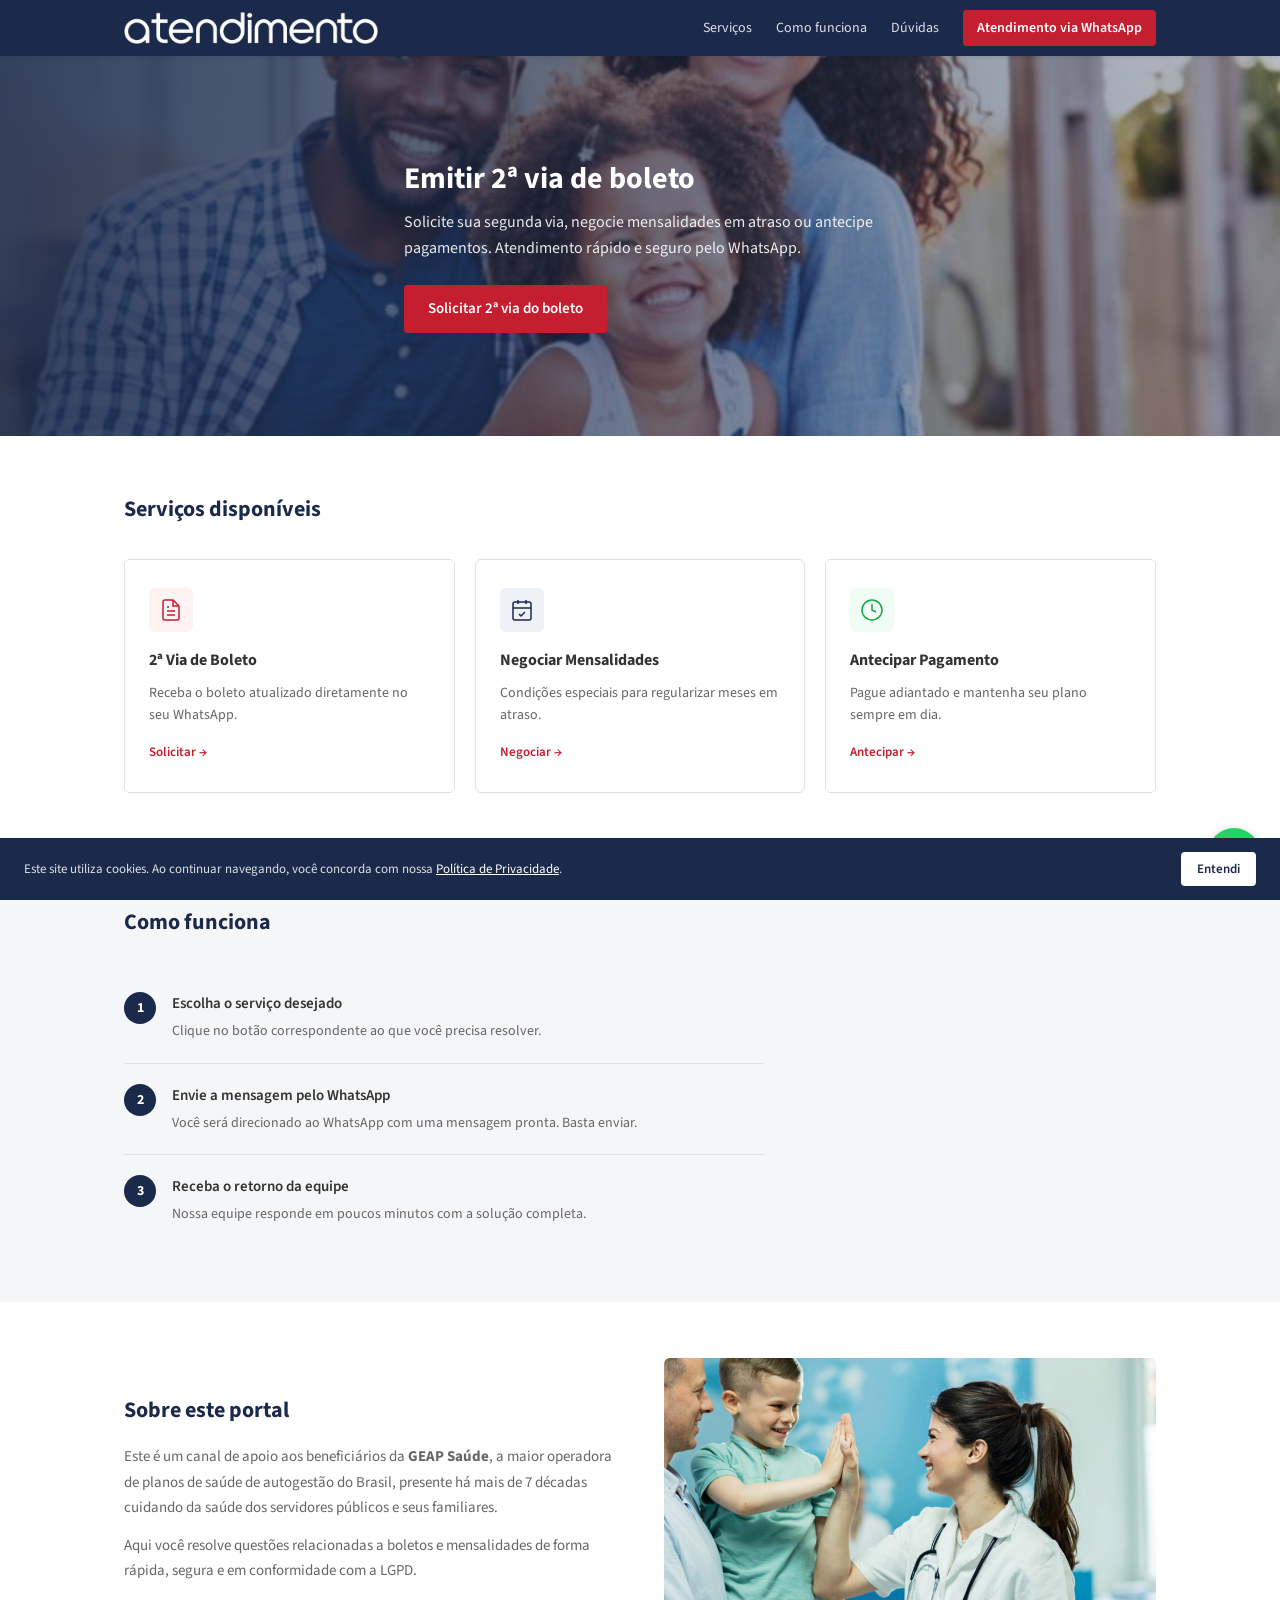
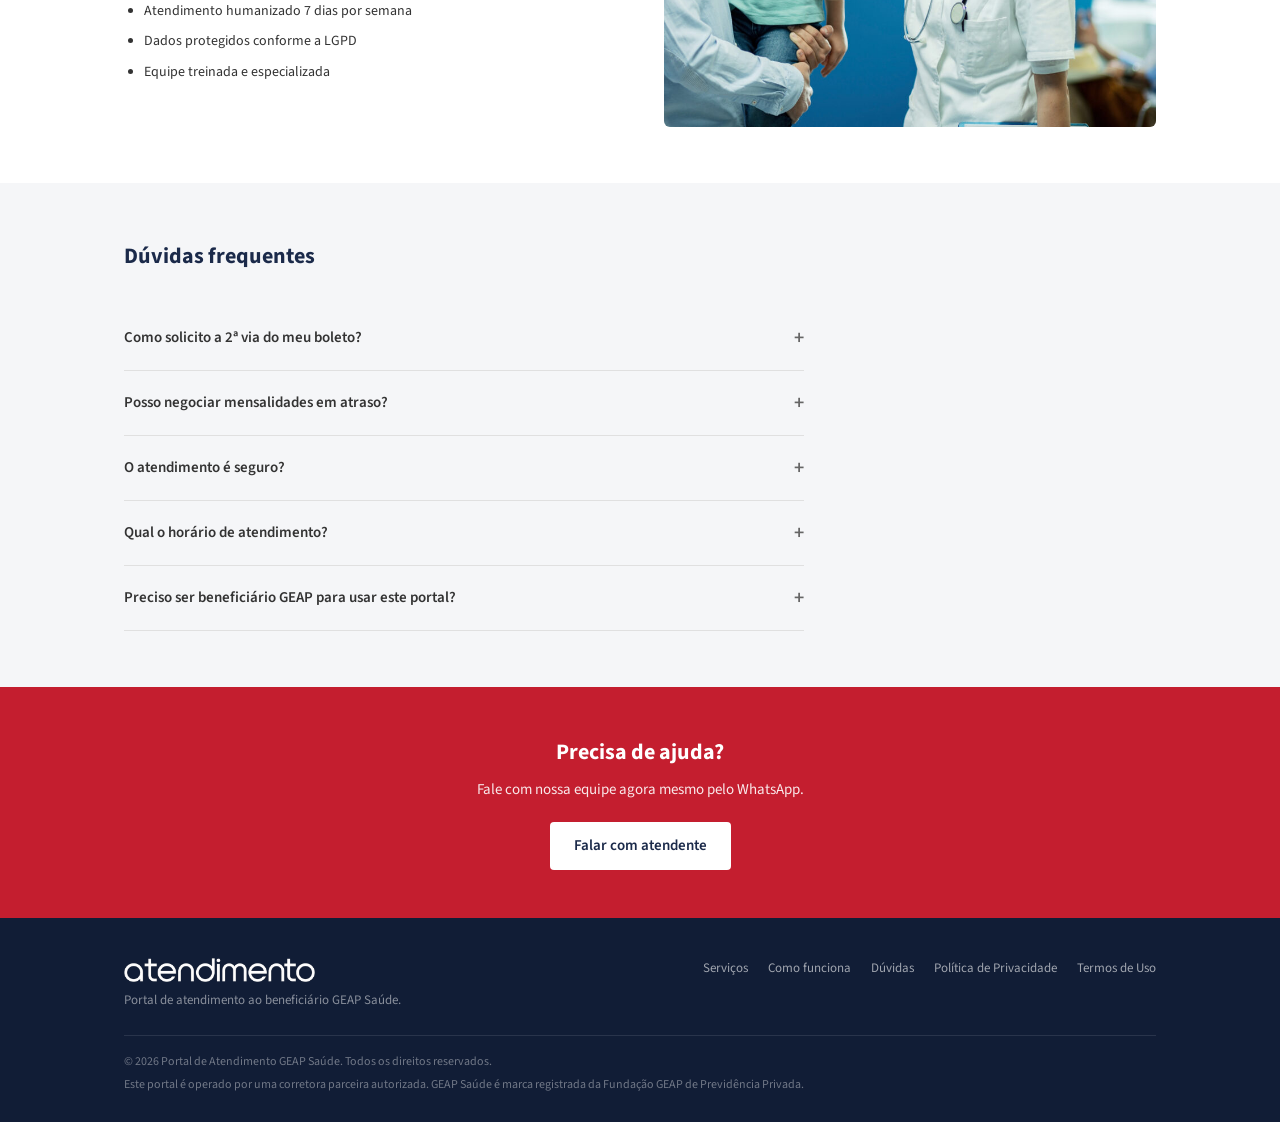
==== index.html @ 57f809e9 "Add files via upload" ====
<!DOCTYPE html><html lang="pt-BR"><head>
  <meta charset="UTF-8">
  <meta name="viewport" content="width=device-width, initial-scale=1.0, maximum-scale=5.0">
  <title>GEAP Saúde — Emitir 2ª Via de Boleto</title>
  <meta name="description" content="Emita sua 2ª via de boleto GEAP Saúde, negocie mensalidades ou antecipe pagamentos. Atendimento rápido pelo WhatsApp.">
  <link rel="icon" type="image/png" href="images/favicon.png">
  <link rel="preconnect" href="https://fonts.googleapis.com">
  <link rel="preconnect" href="https://fonts.gstatic.com" crossorigin="">
  <link href="https://fonts.googleapis.com/css2?family=Source+Sans+3:wght@400;600;700&display=swap" rel="stylesheet">
  <link rel="stylesheet" href="css/style.css">
</head>
<body>

  <!-- Header -->
  <header class="header">
    <div class="container header__row">
      <a href="/" class="header__logo">
        <img src="images/logo-geap-white.png" alt="GEAP Saúde">
      </a>
      <nav class="header__nav" id="mainNav">
        <a href="#servicos">Serviços</a>
        <a href="#como-funciona">Como funciona</a>
        <a href="#duvidas">Dúvidas</a>
        <a href="https://wa.me/5511970386674" data-wa="true" target="_blank" rel="noopener" class="header__nav-cta">Atendimento via WhatsApp</a>
      </nav>
      <button class="header__menu" id="menuBtn" aria-label="Abrir menu">
        <span></span><span></span><span></span>
      </button>
    </div>
  </header>

  <!-- Banner -->
  <section class="banner">
    <div class="banner__img">
      <img src="images/banner.jpg" alt="Família protegida pelo plano GEAP Saúde">
    </div>
    <div class="banner__overlay"></div>
    <div class="container banner__content">
      <h1>Emitir 2ª via de boleto</h1>
      <p>Solicite sua segunda via, negocie mensalidades em atraso ou antecipe pagamentos. Atendimento rápido e seguro pelo WhatsApp.</p>
      <a href="https://wa.me/5511970386674?text=Ol%C3%A1%2C%20gostaria%20de%20solicitar%20a%202%C2%AA%20via%20do%20meu%20boleto." data-wa="true" target="_blank" rel="noopener" class="btn btn--primary">Solicitar 2ª via do boleto</a>
    </div>
  </section>

  <!-- Serviços -->
  <section class="section" id="servicos">
    <div class="container">
      <h2 class="section__title">Serviços disponíveis</h2>
      <div class="cards">
        <a href="https://wa.me/5511970386674?text=Ol%C3%A1%2C%20gostaria%20de%20solicitar%20a%202%C2%AA%20via%20do%20meu%20boleto." data-wa="true" target="_blank" rel="noopener" class="card">
          <div class="card__icon card__icon--red">
            <svg width="24" height="24" fill="none" stroke="currentColor" stroke-width="1.5" viewBox="0 0 24 24"><path d="M14 2H6a2 2 0 00-2 2v16a2 2 0 002 2h12a2 2 0 002-2V8z"></path><path d="M14 2v6h6M16 13H8M16 17H8M10 9H8"></path></svg>
          </div>
          <h3>2ª Via de Boleto</h3>
          <p>Receba o boleto atualizado diretamente no seu WhatsApp.</p>
          <span class="card__link">Solicitar →</span>
        </a>
        <a href="https://wa.me/5511970386674?text=Ol%C3%A1%2C%20preciso%20regularizar%20mensalidades%20em%20atraso." data-wa="true" target="_blank" rel="noopener" class="card">
          <div class="card__icon card__icon--navy">
            <svg width="24" height="24" fill="none" stroke="currentColor" stroke-width="1.5" viewBox="0 0 24 24"><rect x="3" y="4" width="18" height="18" rx="2"></rect><path d="M16 2v4M8 2v4M3 10h18M9 16l2 2 4-4"></path></svg>
          </div>
          <h3>Negociar Mensalidades</h3>
          <p>Condições especiais para regularizar meses em atraso.</p>
          <span class="card__link">Negociar →</span>
        </a>
        <a href="https://wa.me/5511970386674?text=Ol%C3%A1%2C%20gostaria%20de%20antecipar%20minha%20mensalidade." data-wa="true" target="_blank" rel="noopener" class="card">
          <div class="card__icon card__icon--green">
            <svg width="24" height="24" fill="none" stroke="currentColor" stroke-width="1.5" viewBox="0 0 24 24"><circle cx="12" cy="12" r="10"></circle><path d="M12 6v6l4 2"></path></svg>
          </div>
          <h3>Antecipar Pagamento</h3>
          <p>Pague adiantado e mantenha seu plano sempre em dia.</p>
          <span class="card__link">Antecipar →</span>
        </a>
      </div>
    </div>
  </section>

  <!-- Como funciona -->
  <section class="section section--alt" id="como-funciona">
    <div class="container">
      <h2 class="section__title">Como funciona</h2>
      <div class="steps">
        <div class="step">
          <div class="step__number">1</div>
          <div>
            <h3>Escolha o serviço desejado</h3>
            <p>Clique no botão correspondente ao que você precisa resolver.</p>
          </div>
        </div>
        <div class="step">
          <div class="step__number">2</div>
          <div>
            <h3>Envie a mensagem pelo WhatsApp</h3>
            <p>Você será direcionado ao WhatsApp com uma mensagem pronta. Basta enviar.</p>
          </div>
        </div>
        <div class="step">
          <div class="step__number">3</div>
          <div>
            <h3>Receba o retorno da equipe</h3>
            <p>Nossa equipe responde em poucos minutos com a solução completa.</p>
          </div>
        </div>
      </div>
    </div>
  </section>

  <!-- Info -->
  <section class="section">
    <div class="container info-grid">
      <div class="info-grid__text">
        <h2>Sobre este portal</h2>
        <p>Este é um canal de apoio aos beneficiários da <strong>GEAP Saúde</strong>, a maior operadora de planos de saúde de autogestão do Brasil, presente há mais de 7 décadas cuidando da saúde dos servidores públicos e seus familiares.</p>
        <p>Aqui você resolve questões relacionadas a boletos e mensalidades de forma rápida, segura e em conformidade com a LGPD.</p>
        <ul>
          <li>Atendimento humanizado 7 dias por semana</li>
          <li>Dados protegidos conforme a LGPD</li>
          <li>Equipe treinada e especializada</li>
        </ul>
      </div>
      <div class="info-grid__img">
        <img src="images/familia-saude.jpg" alt="Beneficiários GEAP Saúde">
      </div>
    </div>
  </section>

  <!-- Dúvidas -->
  <section class="section section--alt" id="duvidas">
    <div class="container">
      <h2 class="section__title">Dúvidas frequentes</h2>
      <div class="faq">
        <details class="faq__item">
          <summary>Como solicito a 2ª via do meu boleto?</summary>
          <p>Clique em "Solicitar 2ª via do boleto" e você será direcionado ao WhatsApp. Um atendente enviará o boleto atualizado em poucos minutos.</p>
        </details>
        <details class="faq__item">
          <summary>Posso negociar mensalidades em atraso?</summary>
          <p>Sim. Oferecemos condições especiais para regularização, incluindo parcelamento. Entre em contato pelo WhatsApp para verificar as opções disponíveis.</p>
        </details>
        <details class="faq__item">
          <summary>O atendimento é seguro?</summary>
          <p>Seguimos rigorosamente as normas da LGPD. Seus dados são tratados com total sigilo por profissionais qualificados.</p>
        </details>
        <details class="faq__item">
          <summary>Qual o horário de atendimento?</summary>
          <p>Funcionamos 7 dias por semana. Nos finais de semana o horário pode ser reduzido, mas garantimos resposta o mais rápido possível.</p>
        </details>
        <details class="faq__item">
          <summary>Preciso ser beneficiário GEAP para usar este portal?</summary>
          <p>Sim. Os serviços de boleto, negociação e antecipação são exclusivos para beneficiários ativos da GEAP Saúde.</p>
        </details>
      </div>
    </div>
  </section>

  <!-- CTA -->
  <section class="cta">
    <div class="container cta__inner">
      <h2>Precisa de ajuda?</h2>
      <p>Fale com nossa equipe agora mesmo pelo WhatsApp.</p>
      <a href="https://wa.me/5511970386674?text=Ol%C3%A1%2C%20preciso%20de%20ajuda%20com%20meu%20plano%20GEAP." data-wa="true" target="_blank" rel="noopener" class="btn btn--white">Falar com atendente</a>
    </div>
  </section>

  <!-- Footer -->
  <footer class="footer">
    <div class="container footer__inner">
      <div class="footer__top">
        <div class="footer__brand">
          <img src="images/logo-geap-white.png" alt="GEAP Saúde">
          <p>Portal de atendimento ao beneficiário GEAP Saúde.</p>
        </div>
        <div class="footer__nav">
          <a href="#servicos">Serviços</a>
          <a href="#como-funciona">Como funciona</a>
          <a href="#duvidas">Dúvidas</a>
          <a href="politica-de-privacidade.html">Política de Privacidade</a>
          <a href="termos-de-uso.html">Termos de Uso</a>
        </div>
      </div>
      <div class="footer__company" id="footerCompany" style="display:none">
        <span id="footerEmpresaNome"></span> ·
        <span id="footerEmpresaCnpj"></span> ·
        <span id="footerEmpresaEndereco"></span>
        <span id="footerEmpresaTelefone"></span>
      </div>
      <div class="footer__bottom">
        <p>© 2025 <span class="footer-nome-empresa">Portal de Atendimento GEAP Saúde</span>. Todos os direitos reservados.</p>
        <p>Este portal é operado por uma corretora parceira autorizada. GEAP Saúde é marca registrada da Fundação GEAP de Previdência Privada.</p>
      </div>
    </div>
  </footer>

  <!-- WhatsApp flutuante -->
  <a href="https://wa.me/5511970386674" data-wa="true" target="_blank" rel="noopener" class="wa-btn" aria-label="Atendimento WhatsApp">
    <svg width="24" height="24" viewBox="0 0 24 24" fill="#fff"><path d="M17.472 14.382c-.297-.149-1.758-.867-2.03-.967-.273-.099-.471-.148-.67.15-.197.297-.767.966-.94 1.164-.173.199-.347.223-.644.075-.297-.15-1.255-.463-2.39-1.475-.883-.788-1.48-1.761-1.653-2.059-.173-.297-.018-.458.13-.606.134-.133.298-.347.446-.52.149-.174.198-.298.298-.497.099-.198.05-.371-.025-.52-.075-.149-.669-1.612-.916-2.207-.242-.579-.487-.5-.669-.51-.173-.008-.371-.01-.57-.01-.198 0-.52.074-.792.372-.272.297-1.04 1.016-1.04 2.479 0 1.462 1.065 2.875 1.213 3.074.149.198 2.096 3.2 5.077 4.487.709.306 1.262.489 1.694.625.712.227 1.36.195 1.871.118.571-.085 1.758-.719 2.006-1.413.248-.694.248-1.289.173-1.413-.074-.124-.272-.198-.57-.347m-5.421 7.403h-.004a9.87 9.87 0 01-5.031-1.378l-.361-.214-3.741.982.998-3.648-.235-.374a9.86 9.86 0 01-1.51-5.26c.001-5.45 4.436-9.884 9.888-9.884 2.64 0 5.122 1.03 6.988 2.898a9.825 9.825 0 012.893 6.994c-.003 5.45-4.437 9.884-9.885 9.884m8.413-18.297A11.815 11.815 0 0012.05 0C5.495 0 .16 5.335.157 11.892c0 2.096.547 4.142 1.588 5.945L.057 24l6.305-1.654a11.882 11.882 0 005.683 1.448h.005c6.554 0 11.89-5.335 11.893-11.893a11.821 11.821 0 00-3.48-8.413z"></path></svg>
  </a>

  <!-- Cookie -->
  <div class="cookie-bar" id="cookieBanner">
    <p>Este site utiliza cookies. Ao continuar navegando, você concorda com nossa <a href="politica-de-privacidade.html">Política de Privacidade</a>.</p>
    <button id="cookieAccept">Entendi</button>
  </div>

  <script src="js/main.js"></script>
  <script src="js/footer-data.js"></script>


</body></html>
---- css/style.css ----
/* Atendimento Saúde — Portal do Beneficiário */

*, *::before, *::after { box-sizing: border-box; margin: 0; padding: 0; }

:root {
  --red: #C41E2F;
  --red-dark: #a01825;
  --navy: #1B2A4A;
  --navy-dark: #111d36;
  --text: #333;
  --text-light: #666;
  --bg: #fff;
  --bg-alt: #f5f6f8;
  --border: #e0e0e0;
  --font: 'Source Sans 3', 'Segoe UI', Arial, sans-serif;
}

html { scroll-behavior: smooth; }
body { font-family: var(--font); color: var(--text); line-height: 1.6; background: var(--bg); }
img { max-width: 100%; height: auto; display: block; }
a { text-decoration: none; color: inherit; }

.container { max-width: 1080px; margin: 0 auto; padding: 0 24px; }

/* HEADER */
.header {
  position: sticky; top: 0; z-index: 100;
  background: var(--navy);
  box-shadow: 0 1px 4px rgba(0,0,0,.1);
}
.header__row {
  display: flex; align-items: center; justify-content: space-between;
  height: 56px;
}
.header__logo img { height: 32px; width: auto; object-fit: contain; }
.header__nav { display: flex; align-items: center; gap: 24px; }
.header__nav a { font-size: 14px; color: rgba(255,255,255,.85); transition: color .15s; }
.header__nav a:hover { color: #fff; }
.header__nav-cta {
  background: var(--red); color: #fff !important; padding: 7px 14px;
  border-radius: 4px; font-weight: 600; font-size: 13px;
}
.header__nav-cta:hover { background: var(--red-dark); }
.header__menu {
  display: none; background: none; border: none;
  width: 28px; height: 20px; position: relative; cursor: pointer;
}
.header__menu span,
.header__menu::before,
.header__menu::after {
  content: ''; position: absolute; left: 0; right: 0; height: 2px;
  background: #fff; border-radius: 1px; transition: .2s;
}
.header__menu::before { top: 0; }
.header__menu span { top: 9px; }
.header__menu::after { top: 18px; }
.header__menu.active::before { top: 9px; transform: rotate(45deg); }
.header__menu.active span { opacity: 0; }
.header__menu.active::after { top: 9px; transform: rotate(-45deg); }

/* BANNER */
.banner {
  position: relative; height: 380px; overflow: hidden;
  display: flex; align-items: center;
}
.banner__img {
  position: absolute; inset: 0;
}
.banner__img img {
  width: 100%; height: 100%; object-fit: cover;
}
.banner__overlay {
  position: absolute; inset: 0;
  background: linear-gradient(90deg, rgba(27,42,74,.88) 0%, rgba(27,42,74,.55) 60%, rgba(27,42,74,.3) 100%);
}
.banner__content {
  position: relative; z-index: 2; color: #fff; max-width: 520px;
}
.banner__content h1 {
  font-size: 30px; font-weight: 700; margin-bottom: 12px; line-height: 1.3;
}
.banner__content p {
  font-size: 16px; color: rgba(255,255,255,.9); margin-bottom: 24px; line-height: 1.6;
}

/* BUTTONS */
.btn {
  display: inline-block; padding: 12px 24px;
  font-size: 15px; font-weight: 600; border-radius: 4px;
  transition: background .15s, transform .1s;
  font-family: var(--font);
}
.btn--primary { background: var(--red); color: #fff; }
.btn--primary:hover { background: var(--red-dark); }
.btn--white { background: #fff; color: var(--navy); }
.btn--white:hover { background: #f0f0f0; }

/* SECTIONS */
.section { padding: 56px 0; }
.section--alt { background: var(--bg-alt); }
.section__title {
  font-size: 22px; font-weight: 700; color: var(--navy);
  margin-bottom: 32px;
}

/* CARDS */
.cards { display: grid; grid-template-columns: repeat(3, 1fr); gap: 20px; }
.card {
  display: block; padding: 28px 24px; background: var(--bg);
  border: 1px solid var(--border); border-radius: 6px;
  transition: border-color .15s, box-shadow .15s;
}
.card:hover { border-color: #ccc; box-shadow: 0 2px 8px rgba(0,0,0,.05); }
.card__icon {
  width: 44px; height: 44px; border-radius: 6px;
  display: flex; align-items: center; justify-content: center;
  margin-bottom: 16px;
}
.card__icon--red { background: #fef2f2; color: var(--red); }
.card__icon--navy { background: #eef2f7; color: var(--navy); }
.card__icon--green { background: #f0fdf4; color: #16a34a; }
.card h3 { font-size: 16px; font-weight: 700; color: var(--text); margin-bottom: 8px; }
.card p { font-size: 14px; color: var(--text-light); line-height: 1.6; margin-bottom: 12px; }
.card__link { font-size: 13px; font-weight: 600; color: var(--red); }

/* STEPS */
.steps { max-width: 640px; }
.step {
  display: flex; gap: 16px; align-items: flex-start;
  padding: 20px 0; border-bottom: 1px solid var(--border);
}
.step:last-child { border-bottom: none; }
.step__number {
  flex-shrink: 0; width: 32px; height: 32px; border-radius: 50%;
  background: var(--navy); color: #fff;
  display: flex; align-items: center; justify-content: center;
  font-size: 14px; font-weight: 700;
}
.step h3 { font-size: 15px; font-weight: 600; color: var(--text); margin-bottom: 4px; }
.step p { font-size: 14px; color: var(--text-light); }

/* INFO GRID */
.info-grid { display: grid; grid-template-columns: 1fr 1fr; gap: 48px; align-items: center; }
.info-grid__text h2 { font-size: 22px; font-weight: 700; color: var(--navy); margin-bottom: 16px; }
.info-grid__text p { font-size: 15px; color: var(--text-light); margin-bottom: 12px; line-height: 1.7; }
.info-grid__text ul { margin-top: 16px; padding-left: 20px; }
.info-grid__text li { font-size: 14px; color: var(--text); margin-bottom: 8px; }
.info-grid__img img { border-radius: 6px; width: 100%; object-fit: cover; aspect-ratio: 4/3; }

/* FAQ */
.faq { max-width: 680px; }
.faq__item { border-bottom: 1px solid var(--border); }
.faq__item summary {
  padding: 16px 0; font-size: 15px; font-weight: 600; color: var(--text);
  cursor: pointer; list-style: none;
  display: flex; justify-content: space-between; align-items: center;
}
.faq__item summary::-webkit-details-marker { display: none; }
.faq__item summary::after { content: '+'; font-size: 20px; color: var(--text-light); }
.faq__item[open] summary::after { content: '\2212'; }
.faq__item p { padding: 0 0 16px; font-size: 14px; color: var(--text-light); line-height: 1.7; }

/* CTA */
.cta { background: var(--red); padding: 48px 0; text-align: center; }
.cta h2 { font-size: 22px; font-weight: 700; color: #fff; margin-bottom: 8px; }
.cta p { font-size: 15px; color: rgba(255,255,255,.9); margin-bottom: 20px; }

/* FOOTER */
.footer { background: var(--navy-dark); padding: 40px 0 24px; color: rgba(255,255,255,.7); }
.footer__top { display: flex; justify-content: space-between; align-items: flex-start; gap: 32px; padding-bottom: 24px; border-bottom: 1px solid rgba(255,255,255,.1); }
.footer__brand img { height: 24px; margin-bottom: 8px; }
.footer__brand p { font-size: 13px; color: rgba(255,255,255,.5); max-width: 280px; }
.footer__nav { display: flex; gap: 20px; flex-wrap: wrap; }
.footer__nav a { font-size: 13px; color: rgba(255,255,255,.6); transition: color .15s; }
.footer__nav a:hover { color: #fff; }
.footer__company { padding: 12px 0; font-size: 12px; color: rgba(255,255,255,.4); border-bottom: 1px solid rgba(255,255,255,.1); }
.footer__bottom { padding-top: 16px; }
.footer__bottom p { font-size: 12px; color: rgba(255,255,255,.4); margin-bottom: 4px; }

/* WA FLOAT */
.wa-btn {
  position: fixed; bottom: 20px; right: 20px; z-index: 90;
  width: 52px; height: 52px; border-radius: 50%;
  background: #25d366; display: flex; align-items: center; justify-content: center;
  box-shadow: 0 2px 10px rgba(0,0,0,.2);
  transition: transform .15s;
}
.wa-btn:hover { transform: scale(1.05); }

/* COOKIE */
.cookie-bar {
  position: fixed; bottom: 0; left: 0; right: 0; z-index: 95;
  background: var(--navy); color: rgba(255,255,255,.85);
  padding: 14px 24px; display: flex; align-items: center;
  justify-content: space-between; gap: 16px;
  transform: translateY(100%); transition: transform .3s;
}
.cookie-bar.visible { transform: translateY(0); }
.cookie-bar p { font-size: 13px; }
.cookie-bar a { color: #fff; text-decoration: underline; }
.cookie-bar button {
  background: #fff; color: var(--navy); border: none;
  padding: 8px 16px; border-radius: 4px;
  font-size: 13px; font-weight: 600; font-family: var(--font);
  cursor: pointer; white-space: nowrap;
}

/* ===== MOBILE ===== */
@media (max-width: 768px) {
  .header__nav { display: none; }
  .header__menu { display: block; }

  .header__nav.open {
    display: flex; flex-direction: column;
    position: fixed; top: 56px; left: 0; right: 0; bottom: 0;
    background: var(--navy); padding: 20px 24px; gap: 0; z-index: 99;
  }
  .header__nav.open a {
    padding: 14px 0; font-size: 16px; color: #fff;
    border-bottom: 1px solid rgba(255,255,255,.1);
  }
  .header__nav.open .header__nav-cta {
    margin-top: 16px; text-align: center; padding: 14px;
    border-radius: 6px; border-bottom: none;
  }

  .banner { height: 300px; }
  .banner__content h1 { font-size: 24px; }
  .banner__content p { font-size: 14px; }
  .banner__overlay {
    background: linear-gradient(180deg, rgba(27,42,74,.85) 0%, rgba(27,42,74,.6) 100%);
  }

  .cards { grid-template-columns: 1fr; }
  .info-grid { grid-template-columns: 1fr; gap: 24px; }
  .info-grid__img { order: -1; }

  .section { padding: 40px 0; }
  .section__title { font-size: 20px; margin-bottom: 24px; }

  .footer__top { flex-direction: column; gap: 16px; }
  .footer__nav { flex-direction: column; gap: 8px; }

  .cta h2 { font-size: 20px; }
  .cta { padding: 40px 0; }

  .cookie-bar { flex-direction: column; align-items: stretch; gap: 10px; }
  .cookie-bar button { width: 100%; padding: 12px; }

  .wa-btn { width: 48px; height: 48px; bottom: 16px; right: 16px; }
  .wa-btn svg { width: 22px; height: 22px; }
}

@media (max-width: 400px) {
  .banner__content h1 { font-size: 20px; }
  .container { padding: 0 16px; }
  .btn { width: 100%; text-align: center; display: block; }
}
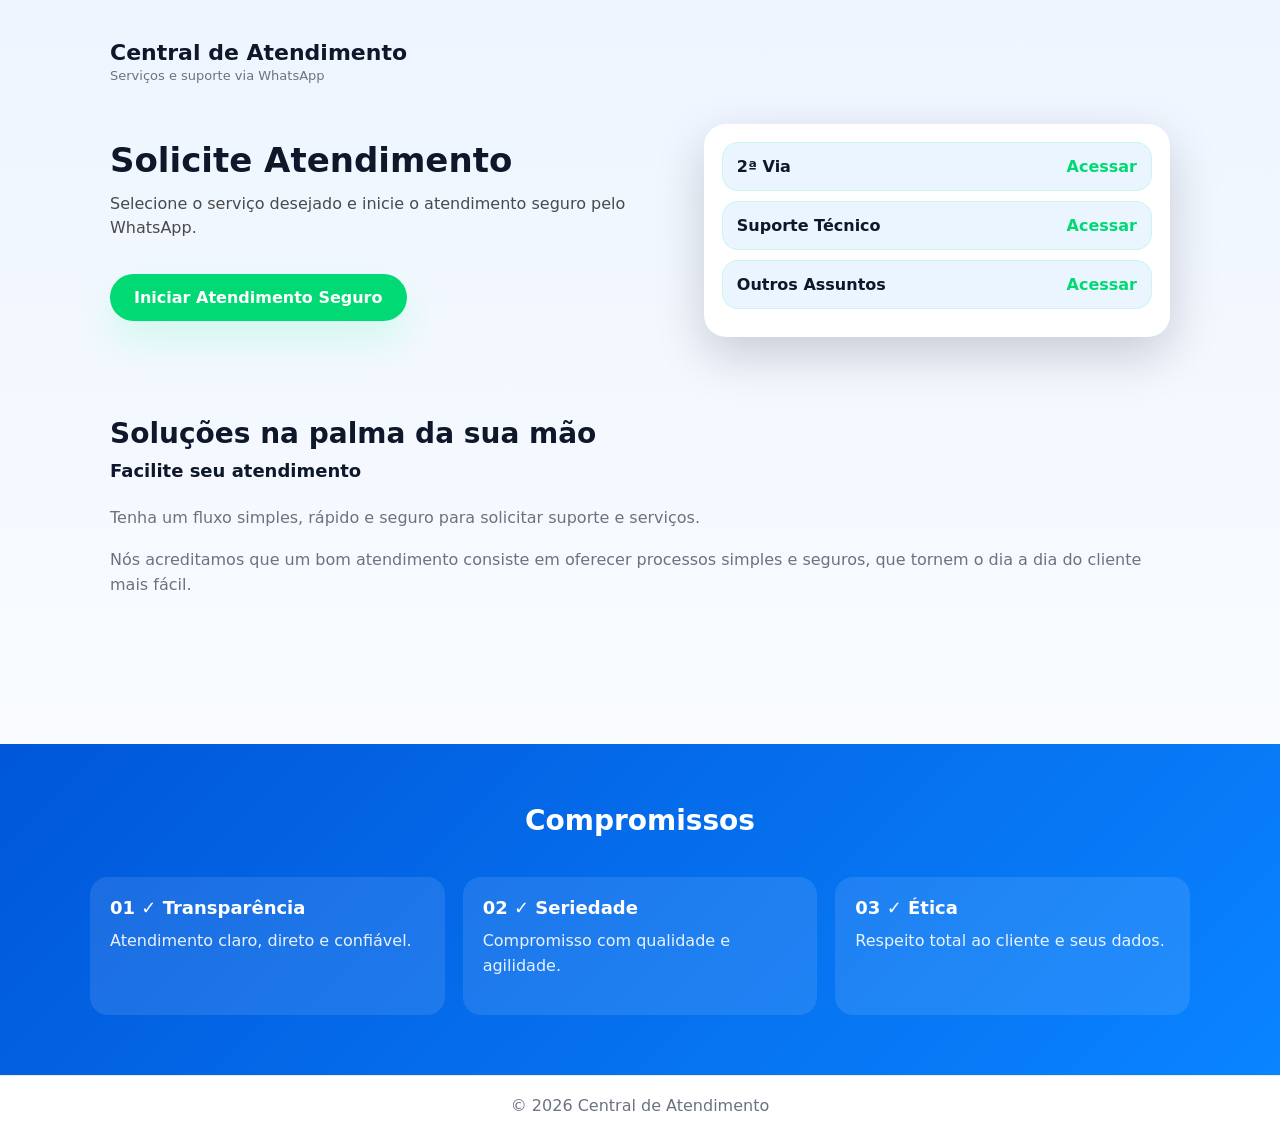
==== commit 6e3db123: "Create index.html" ====
--- a/index.html
+++ b/index.html
@@ -1,209 +1,267 @@
-<!DOCTYPE html><html lang="pt-BR"><head>
-  <meta charset="UTF-8">
-  <meta name="viewport" content="width=device-width, initial-scale=1.0, maximum-scale=5.0">
-  <title>GEAP Saúde — Emitir 2ª Via de Boleto</title>
-  <meta name="description" content="Emita sua 2ª via de boleto GEAP Saúde, negocie mensalidades ou antecipe pagamentos. Atendimento rápido pelo WhatsApp.">
-  <link rel="icon" type="image/png" href="images/favicon.png">
-  <link rel="preconnect" href="https://fonts.googleapis.com">
-  <link rel="preconnect" href="https://fonts.gstatic.com" crossorigin="">
-  <link href="https://fonts.googleapis.com/css2?family=Source+Sans+3:wght@400;600;700&display=swap" rel="stylesheet">
-  <link rel="stylesheet" href="css/style.css">
+<!doctype html>
+<html lang="pt-BR">
+<head>
+  <meta charset="utf-8"/>
+  <meta name="viewport" content="width=device-width, initial-scale=1"/>
+  <title>Central de Atendimento</title>
+
+  <style>
+    :root{
+      --primary:#00d974;   /* azul principal */
+      --primary2:#00d974;  /* azul escuro */
+      --text:#0f172a;
+      --muted:#6b7280;
+      --shadow:0 18px 50px rgba(2,6,23,.18);
+    }
+
+    *{box-sizing:border-box;font-family:system-ui,-apple-system,Segoe UI,Roboto,Arial}
+
+    body{
+      margin:0;
+      background:linear-gradient(180deg,#eef5ff,#ffffff);
+      color:var(--text);
+    }
+
+    .container{
+      max-width:1100px;
+      margin:auto;
+      padding:40px 20px;
+    }
+
+    /* HEADER */
+    .header{
+      display:flex;
+      align-items:center;
+      gap:14px;
+      margin-bottom:40px;
+    }
+
+    .header h1{margin:0;font-size:22px}
+    .header span{font-size:13px;color:var(--muted)}
+
+    /* HERO */
+    .hero{
+      display:grid;
+      grid-template-columns:1.1fr .9fr;
+      gap:24px;
+      align-items:center;
+    }
+
+    .hero h2{font-size:34px;margin:0}
+
+    .hero p{
+      margin-top:12px;
+      line-height:1.5;
+      color:rgba(0,0,0,.7)
+    }
+
+    .btn{
+      display:inline-block;
+      margin-top:18px;
+      padding:14px 24px;
+      border-radius:999px;
+      background:linear-gradient(135deg,var(--primary2),var(--primary));
+      color:#fff;
+      font-weight:800;
+      text-decoration:none;
+      box-shadow:0 18px 40px rgba(10, 255, 132, 0.15);
+      transition:.3s;
+    }
+
+    .btn:hover{
+      transform:scale(1.05);
+    }
+
+    /* SERVIÇOS */
+    .card{
+      background:#fff;
+      padding:18px;
+      border-radius:22px;
+      box-shadow:var(--shadow);
+    }
+
+    .service{
+      display:block;
+      padding:14px;
+      margin-bottom:10px;
+      border-radius:16px;
+      background:rgba(10,132,255,.08);
+      border:1px solid rgba(10, 255, 132, 0.15);
+      font-weight:800;
+      text-decoration:none;
+      color:var(--text);
+      transition:.2s;
+    }
+
+    .service:hover{
+      background:rgba(10, 255, 132, 0.15);
+    }
+
+    .service span{
+      float:right;
+      color:var(--primary2);
+    }
+
+    /* SOLUÇÕES */
+    .split{
+      margin-top:80px;
+      display:block;
+      text-align:left;
+    }
+
+    .split h3{font-size:28px;margin:0}
+    .split h4{margin-top:10px;font-size:18px}
+
+    .split p{
+      margin-top:10px;
+      line-height:1.6;
+      color:var(--muted)
+    }
+
+    /* VALORES */
+    .values{
+      margin-top:90px;
+      background:linear-gradient(135deg,#0057d9,#0a84ff);
+      color:#fff;
+      padding:60px 20px;
+    }
+
+    .values h3{
+      text-align:center;
+      font-size:28px;
+      margin:0;
+    }
+
+    .grid{
+      max-width:1100px;
+      margin:40px auto 0;
+      display:grid;
+      grid-template-columns:repeat(3,1fr);
+      gap:18px;
+    }
+
+    .box{
+      background:rgba(255,255,255,.10);
+      border-radius:18px;
+      padding:20px;
+    }
+
+    .box strong{font-size:18px}
+
+    .box p{
+      margin-top:10px;
+      color:rgba(255,255,255,.9);
+      line-height:1.6;
+    }
+
+    footer{
+      background:#fff;
+      border-top:1px solid rgba(0,0,0,.08);
+      padding:20px 0;
+      text-align:center;
+      color:#6b7280;
+    }
+
+    @media(max-width:900px){
+      .hero,.grid{grid-template-columns:1fr}
+      .hero h2{font-size:28px}
+    }
+
+  </style>
 </head>
+
 <body>
 
-  <!-- Header -->
-  <header class="header">
-    <div class="container header__row">
-      <a href="/" class="header__logo">
-        <img src="images/logo-geap-white.png" alt="GEAP Saúde">
-      </a>
-      <nav class="header__nav" id="mainNav">
-        <a href="#servicos">Serviços</a>
-        <a href="#como-funciona">Como funciona</a>
-        <a href="#duvidas">Dúvidas</a>
-        <a href="https://wa.me/5511970386674" data-wa="true" target="_blank" rel="noopener" class="header__nav-cta">Atendimento via WhatsApp</a>
-      </nav>
-      <button class="header__menu" id="menuBtn" aria-label="Abrir menu">
-        <span></span><span></span><span></span>
-      </button>
-    </div>
-  </header>
-
-  <!-- Banner -->
-  <section class="banner">
-    <div class="banner__img">
-      <img src="images/banner.jpg" alt="Família protegida pelo plano GEAP Saúde">
-    </div>
-    <div class="banner__overlay"></div>
-    <div class="container banner__content">
-      <h1>Emitir 2ª via de boleto</h1>
-      <p>Solicite sua segunda via, negocie mensalidades em atraso ou antecipe pagamentos. Atendimento rápido e seguro pelo WhatsApp.</p>
-      <a href="https://wa.me/5511970386674?text=Ol%C3%A1%2C%20gostaria%20de%20solicitar%20a%202%C2%AA%20via%20do%20meu%20boleto." data-wa="true" target="_blank" rel="noopener" class="btn btn--primary">Solicitar 2ª via do boleto</a>
-    </div>
-  </section>
-
-  <!-- Serviços -->
-  <section class="section" id="servicos">
-    <div class="container">
-      <h2 class="section__title">Serviços disponíveis</h2>
-      <div class="cards">
-        <a href="https://wa.me/5511970386674?text=Ol%C3%A1%2C%20gostaria%20de%20solicitar%20a%202%C2%AA%20via%20do%20meu%20boleto." data-wa="true" target="_blank" rel="noopener" class="card">
-          <div class="card__icon card__icon--red">
-            <svg width="24" height="24" fill="none" stroke="currentColor" stroke-width="1.5" viewBox="0 0 24 24"><path d="M14 2H6a2 2 0 00-2 2v16a2 2 0 002 2h12a2 2 0 002-2V8z"></path><path d="M14 2v6h6M16 13H8M16 17H8M10 9H8"></path></svg>
-          </div>
-          <h3>2ª Via de Boleto</h3>
-          <p>Receba o boleto atualizado diretamente no seu WhatsApp.</p>
-          <span class="card__link">Solicitar →</span>
-        </a>
-        <a href="https://wa.me/5511970386674?text=Ol%C3%A1%2C%20preciso%20regularizar%20mensalidades%20em%20atraso." data-wa="true" target="_blank" rel="noopener" class="card">
-          <div class="card__icon card__icon--navy">
-            <svg width="24" height="24" fill="none" stroke="currentColor" stroke-width="1.5" viewBox="0 0 24 24"><rect x="3" y="4" width="18" height="18" rx="2"></rect><path d="M16 2v4M8 2v4M3 10h18M9 16l2 2 4-4"></path></svg>
-          </div>
-          <h3>Negociar Mensalidades</h3>
-          <p>Condições especiais para regularizar meses em atraso.</p>
-          <span class="card__link">Negociar →</span>
-        </a>
-        <a href="https://wa.me/5511970386674?text=Ol%C3%A1%2C%20gostaria%20de%20antecipar%20minha%20mensalidade." data-wa="true" target="_blank" rel="noopener" class="card">
-          <div class="card__icon card__icon--green">
-            <svg width="24" height="24" fill="none" stroke="currentColor" stroke-width="1.5" viewBox="0 0 24 24"><circle cx="12" cy="12" r="10"></circle><path d="M12 6v6l4 2"></path></svg>
-          </div>
-          <h3>Antecipar Pagamento</h3>
-          <p>Pague adiantado e mantenha seu plano sempre em dia.</p>
-          <span class="card__link">Antecipar →</span>
-        </a>
-      </div>
-    </div>
-  </section>
-
-  <!-- Como funciona -->
-  <section class="section section--alt" id="como-funciona">
-    <div class="container">
-      <h2 class="section__title">Como funciona</h2>
-      <div class="steps">
-        <div class="step">
-          <div class="step__number">1</div>
-          <div>
-            <h3>Escolha o serviço desejado</h3>
-            <p>Clique no botão correspondente ao que você precisa resolver.</p>
-          </div>
-        </div>
-        <div class="step">
-          <div class="step__number">2</div>
-          <div>
-            <h3>Envie a mensagem pelo WhatsApp</h3>
-            <p>Você será direcionado ao WhatsApp com uma mensagem pronta. Basta enviar.</p>
-          </div>
-        </div>
-        <div class="step">
-          <div class="step__number">3</div>
-          <div>
-            <h3>Receba o retorno da equipe</h3>
-            <p>Nossa equipe responde em poucos minutos com a solução completa.</p>
-          </div>
-        </div>
-      </div>
-    </div>
-  </section>
-
-  <!-- Info -->
-  <section class="section">
-    <div class="container info-grid">
-      <div class="info-grid__text">
-        <h2>Sobre este portal</h2>
-        <p>Este é um canal de apoio aos beneficiários da <strong>GEAP Saúde</strong>, a maior operadora de planos de saúde de autogestão do Brasil, presente há mais de 7 décadas cuidando da saúde dos servidores públicos e seus familiares.</p>
-        <p>Aqui você resolve questões relacionadas a boletos e mensalidades de forma rápida, segura e em conformidade com a LGPD.</p>
-        <ul>
-          <li>Atendimento humanizado 7 dias por semana</li>
-          <li>Dados protegidos conforme a LGPD</li>
-          <li>Equipe treinada e especializada</li>
-        </ul>
-      </div>
-      <div class="info-grid__img">
-        <img src="images/familia-saude.jpg" alt="Beneficiários GEAP Saúde">
-      </div>
-    </div>
-  </section>
-
-  <!-- Dúvidas -->
-  <section class="section section--alt" id="duvidas">
-    <div class="container">
-      <h2 class="section__title">Dúvidas frequentes</h2>
-      <div class="faq">
-        <details class="faq__item">
-          <summary>Como solicito a 2ª via do meu boleto?</summary>
-          <p>Clique em "Solicitar 2ª via do boleto" e você será direcionado ao WhatsApp. Um atendente enviará o boleto atualizado em poucos minutos.</p>
-        </details>
-        <details class="faq__item">
-          <summary>Posso negociar mensalidades em atraso?</summary>
-          <p>Sim. Oferecemos condições especiais para regularização, incluindo parcelamento. Entre em contato pelo WhatsApp para verificar as opções disponíveis.</p>
-        </details>
-        <details class="faq__item">
-          <summary>O atendimento é seguro?</summary>
-          <p>Seguimos rigorosamente as normas da LGPD. Seus dados são tratados com total sigilo por profissionais qualificados.</p>
-        </details>
-        <details class="faq__item">
-          <summary>Qual o horário de atendimento?</summary>
-          <p>Funcionamos 7 dias por semana. Nos finais de semana o horário pode ser reduzido, mas garantimos resposta o mais rápido possível.</p>
-        </details>
-        <details class="faq__item">
-          <summary>Preciso ser beneficiário GEAP para usar este portal?</summary>
-          <p>Sim. Os serviços de boleto, negociação e antecipação são exclusivos para beneficiários ativos da GEAP Saúde.</p>
-        </details>
-      </div>
-    </div>
-  </section>
-
-  <!-- CTA -->
-  <section class="cta">
-    <div class="container cta__inner">
-      <h2>Precisa de ajuda?</h2>
-      <p>Fale com nossa equipe agora mesmo pelo WhatsApp.</p>
-      <a href="https://wa.me/5511970386674?text=Ol%C3%A1%2C%20preciso%20de%20ajuda%20com%20meu%20plano%20GEAP." data-wa="true" target="_blank" rel="noopener" class="btn btn--white">Falar com atendente</a>
-    </div>
-  </section>
-
-  <!-- Footer -->
-  <footer class="footer">
-    <div class="container footer__inner">
-      <div class="footer__top">
-        <div class="footer__brand">
-          <img src="images/logo-geap-white.png" alt="GEAP Saúde">
-          <p>Portal de atendimento ao beneficiário GEAP Saúde.</p>
-        </div>
-        <div class="footer__nav">
-          <a href="#servicos">Serviços</a>
-          <a href="#como-funciona">Como funciona</a>
-          <a href="#duvidas">Dúvidas</a>
-          <a href="politica-de-privacidade.html">Política de Privacidade</a>
-          <a href="termos-de-uso.html">Termos de Uso</a>
-        </div>
-      </div>
-      <div class="footer__company" id="footerCompany" style="display:none">
-        <span id="footerEmpresaNome"></span> ·
-        <span id="footerEmpresaCnpj"></span> ·
-        <span id="footerEmpresaEndereco"></span>
-        <span id="footerEmpresaTelefone"></span>
-      </div>
-      <div class="footer__bottom">
-        <p>© 2025 <span class="footer-nome-empresa">Portal de Atendimento GEAP Saúde</span>. Todos os direitos reservados.</p>
-        <p>Este portal é operado por uma corretora parceira autorizada. GEAP Saúde é marca registrada da Fundação GEAP de Previdência Privada.</p>
-      </div>
-    </div>
+  <div class="container">
+
+    <div class="header">
+      <div>
+        <h1>Central de Atendimento</h1>
+        <span>Serviços e suporte via WhatsApp</span>
+      </div>
+    </div>
+
+    <div class="hero">
+      <div>
+        <h2>Solicite Atendimento</h2>
+        <p>Selecione o serviço desejado e inicie o atendimento seguro pelo WhatsApp.</p>
+
+        <a class="btn" id="btnAtendimento" href="#" target="_blank">
+          Iniciar Atendimento Seguro
+        </a>
+      </div>
+
+      <div class="card">
+        <a class="service" id="svc2Via" href="#" target="_blank">
+          2ª Via <span>Acessar</span>
+        </a>
+
+        <a class="service" id="svcSuporte" href="#" target="_blank">
+          Suporte Técnico <span>Acessar</span>
+        </a>
+
+        <a class="service" id="svcOutros" href="#" target="_blank">
+          Outros Assuntos <span>Acessar</span>
+        </a>
+      </div>
+    </div>
+
+    <div class="split">
+      <h3>Soluções na palma da sua mão</h3>
+      <h4>Facilite seu atendimento</h4>
+
+      <p>Tenha um fluxo simples, rápido e seguro para solicitar suporte e serviços.</p>
+
+      <p>
+        Nós acreditamos que um bom atendimento consiste em oferecer processos simples e seguros,
+        que tornem o dia a dia do cliente mais fácil.
+      </p>
+    </div>
+
+  </div>
+
+  <div class="values">
+    <h3>Compromissos</h3>
+
+    <div class="grid">
+      <div class="box">
+        <strong>01 ✓ Transparência</strong>
+        <p>Atendimento claro, direto e confiável.</p>
+      </div>
+
+      <div class="box">
+        <strong>02 ✓ Seriedade</strong>
+        <p>Compromisso com qualidade e agilidade.</p>
+      </div>
+
+      <div class="box">
+        <strong>03 ✓ Ética</strong>
+        <p>Respeito total ao cliente e seus dados.</p>
+      </div>
+    </div>
+  </div>
+
+  <footer>
+    © <span id="y"></span> Central de Atendimento
   </footer>
 
-  <!-- WhatsApp flutuante -->
-  <a href="https://wa.me/5511970386674" data-wa="true" target="_blank" rel="noopener" class="wa-btn" aria-label="Atendimento WhatsApp">
-    <svg width="24" height="24" viewBox="0 0 24 24" fill="#fff"><path d="M17.472 14.382c-.297-.149-1.758-.867-2.03-.967-.273-.099-.471-.148-.67.15-.197.297-.767.966-.94 1.164-.173.199-.347.223-.644.075-.297-.15-1.255-.463-2.39-1.475-.883-.788-1.48-1.761-1.653-2.059-.173-.297-.018-.458.13-.606.134-.133.298-.347.446-.52.149-.174.198-.298.298-.497.099-.198.05-.371-.025-.52-.075-.149-.669-1.612-.916-2.207-.242-.579-.487-.5-.669-.51-.173-.008-.371-.01-.57-.01-.198 0-.52.074-.792.372-.272.297-1.04 1.016-1.04 2.479 0 1.462 1.065 2.875 1.213 3.074.149.198 2.096 3.2 5.077 4.487.709.306 1.262.489 1.694.625.712.227 1.36.195 1.871.118.571-.085 1.758-.719 2.006-1.413.248-.694.248-1.289.173-1.413-.074-.124-.272-.198-.57-.347m-5.421 7.403h-.004a9.87 9.87 0 01-5.031-1.378l-.361-.214-3.741.982.998-3.648-.235-.374a9.86 9.86 0 01-1.51-5.26c.001-5.45 4.436-9.884 9.888-9.884 2.64 0 5.122 1.03 6.988 2.898a9.825 9.825 0 012.893 6.994c-.003 5.45-4.437 9.884-9.885 9.884m8.413-18.297A11.815 11.815 0 0012.05 0C5.495 0 .16 5.335.157 11.892c0 2.096.547 4.142 1.588 5.945L.057 24l6.305-1.654a11.882 11.882 0 005.683 1.448h.005c6.554 0 11.89-5.335 11.893-11.893a11.821 11.821 0 00-3.48-8.413z"></path></svg>
-  </a>
-
-  <!-- Cookie -->
-  <div class="cookie-bar" id="cookieBanner">
-    <p>Este site utiliza cookies. Ao continuar navegando, você concorda com nossa <a href="politica-de-privacidade.html">Política de Privacidade</a>.</p>
-    <button id="cookieAccept">Entendi</button>
-  </div>
-
-  <script src="js/main.js"></script>
-  <script src="js/footer-data.js"></script>
-
-
-</body></html>+  <script>
+    const WHATSAPP_NUMERO = "5511960292425";
+
+    function linkWhats(service){
+      const msg = "Olá! Preciso de atendimento sobre: " + service;
+      return "https://wa.me/" + WHATSAPP_NUMERO + "?text=" + encodeURIComponent(msg);
+    }
+
+    document.getElementById("btnAtendimento").href =
+      "https://wa.me/" + WHATSAPP_NUMERO;
+
+    document.getElementById("svc2Via").href = linkWhats("2ª Via");
+    document.getElementById("svcSuporte").href = linkWhats("Suporte Técnico");
+    document.getElementById("svcOutros").href = linkWhats("Outros Assuntos");
+
+    document.getElementById("y").textContent = new Date().getFullYear();
+  </script>
+
+</body>
+</html>
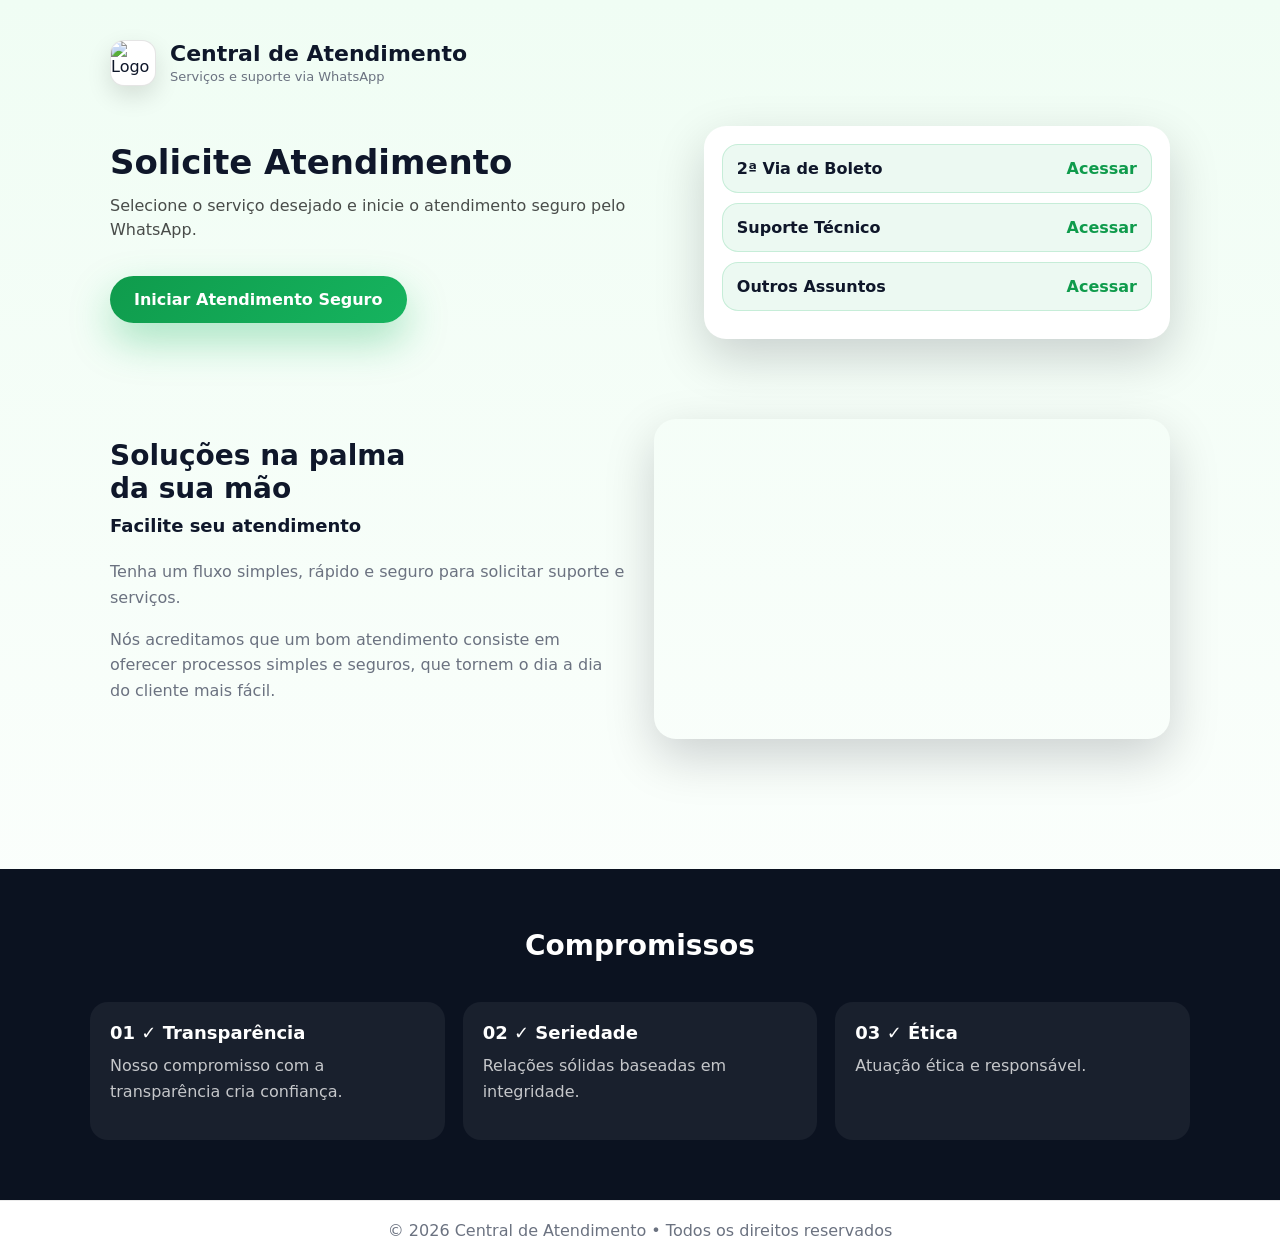
==== commit 66984b64: "Update index.html" ====
--- a/index.html
+++ b/index.html
@@ -1,213 +1,193 @@
+
 <!doctype html>
 <html lang="pt-BR">
 <head>
-  <meta charset="utf-8"/>
-  <meta name="viewport" content="width=device-width, initial-scale=1"/>
-  <title>Central de Atendimento</title>
-
-  <style>
-    :root{
-      --primary:#00d974;   /* azul principal */
-      --primary2:#00d974;  /* azul escuro */
-      --text:#0f172a;
-      --muted:#6b7280;
-      --shadow:0 18px 50px rgba(2,6,23,.18);
-    }
-
-    *{box-sizing:border-box;font-family:system-ui,-apple-system,Segoe UI,Roboto,Arial}
-
-    body{
-      margin:0;
-      background:linear-gradient(180deg,#eef5ff,#ffffff);
-      color:var(--text);
-    }
-
-    .container{
-      max-width:1100px;
-      margin:auto;
-      padding:40px 20px;
-    }
-
-    /* HEADER */
-    .header{
-      display:flex;
-      align-items:center;
-      gap:14px;
-      margin-bottom:40px;
-    }
-
-    .header h1{margin:0;font-size:22px}
-    .header span{font-size:13px;color:var(--muted)}
-
-    /* HERO */
-    .hero{
-      display:grid;
-      grid-template-columns:1.1fr .9fr;
-      gap:24px;
-      align-items:center;
-    }
-
-    .hero h2{font-size:34px;margin:0}
-
-    .hero p{
-      margin-top:12px;
-      line-height:1.5;
-      color:rgba(0,0,0,.7)
-    }
-
-    .btn{
-      display:inline-block;
-      margin-top:18px;
-      padding:14px 24px;
-      border-radius:999px;
-      background:linear-gradient(135deg,var(--primary2),var(--primary));
-      color:#fff;
-      font-weight:800;
-      text-decoration:none;
-      box-shadow:0 18px 40px rgba(10, 255, 132, 0.15);
-      transition:.3s;
-    }
-
-    .btn:hover{
-      transform:scale(1.05);
-    }
-
-    /* SERVIÇOS */
-    .card{
-      background:#fff;
-      padding:18px;
-      border-radius:22px;
-      box-shadow:var(--shadow);
-    }
-
-    .service{
-      display:block;
-      padding:14px;
-      margin-bottom:10px;
-      border-radius:16px;
-      background:rgba(10,132,255,.08);
-      border:1px solid rgba(10, 255, 132, 0.15);
-      font-weight:800;
-      text-decoration:none;
-      color:var(--text);
-      transition:.2s;
-    }
-
-    .service:hover{
-      background:rgba(10, 255, 132, 0.15);
-    }
-
-    .service span{
-      float:right;
-      color:var(--primary2);
-    }
-
-    /* SOLUÇÕES */
-    .split{
-      margin-top:80px;
-      display:block;
-      text-align:left;
-    }
-
-    .split h3{font-size:28px;margin:0}
-    .split h4{margin-top:10px;font-size:18px}
-
-    .split p{
-      margin-top:10px;
-      line-height:1.6;
-      color:var(--muted)
-    }
-
-    /* VALORES */
-    .values{
-      margin-top:90px;
-      background:linear-gradient(135deg,#0057d9,#0a84ff);
-      color:#fff;
-      padding:60px 20px;
-    }
-
-    .values h3{
-      text-align:center;
-      font-size:28px;
-      margin:0;
-    }
-
-    .grid{
-      max-width:1100px;
-      margin:40px auto 0;
-      display:grid;
-      grid-template-columns:repeat(3,1fr);
-      gap:18px;
-    }
-
-    .box{
-      background:rgba(255,255,255,.10);
-      border-radius:18px;
-      padding:20px;
-    }
-
-    .box strong{font-size:18px}
-
-    .box p{
-      margin-top:10px;
-      color:rgba(255,255,255,.9);
-      line-height:1.6;
-    }
-
-    footer{
-      background:#fff;
-      border-top:1px solid rgba(0,0,0,.08);
-      padding:20px 0;
-      text-align:center;
-      color:#6b7280;
-    }
-
-    @media(max-width:900px){
-      .hero,.grid{grid-template-columns:1fr}
-      .hero h2{font-size:28px}
-    }
-
-  </style>
+<meta charset="utf-8"/>
+<meta name="viewport" content="width=device-width, initial-scale=1"/>
+<title>Central de Atendimento</title>
+
+<style>
+:root{
+  --primary:#16b45f;
+  --primary2:#0f9b4c;
+  --text:#0f172a;
+  --muted:#6b7280;
+  --shadow:0 18px 50px rgba(2,6,23,.18);
+}
+
+*{box-sizing:border-box;font-family:system-ui,-apple-system,Segoe UI,Roboto,Arial}
+
+body{
+  margin:0;
+  background:linear-gradient(180deg,#f0fdf4,#ffffff);
+  color:var(--text);
+}
+
+.container{max-width:1100px;margin:auto;padding:40px 20px}
+
+.header{display:flex;align-items:center;gap:14px;margin-bottom:40px}
+
+.logo{
+  width:46px;height:46px;border-radius:14px;
+  background:#fff;border:1px solid rgba(0,0,0,.1);
+  box-shadow:0 10px 25px rgba(0,0,0,.12);
+  object-fit:contain;
+}
+
+.header h1{margin:0;font-size:22px}
+.header span{font-size:13px;color:var(--muted)}
+
+.hero{display:grid;grid-template-columns:1.1fr .9fr;gap:24px;align-items:center}
+
+.hero h2{font-size:34px;margin:0}
+.hero p{margin-top:12px;line-height:1.5;color:rgba(0,0,0,.7)}
+
+.btn{
+  display:inline-block;
+  margin-top:18px;
+  padding:14px 24px;
+  border-radius:999px;
+  background:linear-gradient(135deg,var(--primary2),var(--primary));
+  color:#fff;
+  font-weight:800;
+  text-decoration:none;
+  box-shadow:0 18px 40px rgba(22,180,95,.35);
+}
+
+.card{
+  background:#fff;
+  padding:18px;
+  border-radius:22px;
+  box-shadow:var(--shadow);
+}
+
+.service{
+  display:block;
+  padding:14px;
+  margin-bottom:10px;
+  border-radius:16px;
+  background:rgba(22,180,95,.08);
+  border:1px solid rgba(22,180,95,.18);
+  font-weight:800;
+  text-decoration:none;
+  color:var(--text);
+}
+
+.service:hover{
+  background:rgba(22,180,95,.12);
+}
+
+.service span{
+  float:right;
+  color:var(--primary2);
+}
+
+.split{
+  margin-top:80px;
+  display:grid;
+  grid-template-columns:1fr 1fr;
+  gap:28px;
+  align-items:center;
+}
+
+.split h3{font-size:28px;margin:0}
+.split h4{margin-top:10px;font-size:18px}
+.split p{margin-top:10px;line-height:1.6;color:var(--muted)}
+
+.image{
+  height:320px;
+  border-radius:22px;
+  background:url("https://i.imgur.com/Prh9fyG.png") center/cover no-repeat;
+  box-shadow:var(--shadow);
+}
+
+.values{
+  margin-top:90px;
+  background:#0b1220;
+  color:#fff;
+  padding:60px 20px;
+}
+
+.values h3{text-align:center;font-size:28px;margin:0}
+
+.grid{
+  max-width:1100px;
+  margin:40px auto 0;
+  display:grid;
+  grid-template-columns:repeat(3,1fr);
+  gap:18px;
+}
+
+.box{
+  background:rgba(255,255,255,.06);
+  border-radius:18px;
+  padding:20px;
+}
+
+.box strong{font-size:18px}
+.box p{margin-top:10px;color:rgba(255,255,255,.75);line-height:1.6}
+
+footer{
+  background:#fff;
+  border-top:1px solid rgba(0,0,0,.08);
+  padding:20px 0;
+  text-align:center;
+  color:#6b7280;
+}
+
+@media(max-width:900px){
+  .hero,.split,.grid{grid-template-columns:1fr}
+  .hero h2{font-size:28px}
+}
+</style>
 </head>
 
 <body>
 
-  <div class="container">
-
-    <div class="header">
-      <div>
-        <h1>Central de Atendimento</h1>
-        <span>Serviços e suporte via WhatsApp</span>
-      </div>
-    </div>
-
-    <div class="hero">
-      <div>
-        <h2>Solicite Atendimento</h2>
-        <p>Selecione o serviço desejado e inicie o atendimento seguro pelo WhatsApp.</p>
-
-        <a class="btn" id="btnAtendimento" href="#" target="_blank">
-          Iniciar Atendimento Seguro
-        </a>
-      </div>
-
-      <div class="card">
-        <a class="service" id="svc2Via" href="#" target="_blank">
-          2ª Via <span>Acessar</span>
-        </a>
-
-        <a class="service" id="svcSuporte" href="#" target="_blank">
-          Suporte Técnico <span>Acessar</span>
-        </a>
-
-        <a class="service" id="svcOutros" href="#" target="_blank">
-          Outros Assuntos <span>Acessar</span>
-        </a>
-      </div>
-    </div>
-
-    <div class="split">
-      <h3>Soluções na palma da sua mão</h3>
+<script>
+  const WHATSAPP_ATENDIMENTO = "5517936285129";
+  const WHATSAPP_2VIA       = "5517936285129";
+  const WHATSAPP_SUPORTE    = "5517936285129";
+  const WHATSAPP_OUTROS     = "5517936285129";
+</script>
+
+<div class="container">
+  <div class="header">
+    <img src="https://i.imgur.com/uis75U0.jpeg" class="logo" alt="Logo">
+    <div>
+      <h1>Central de Atendimento</h1>
+      <span>Serviços e suporte via WhatsApp</span>
+    </div>
+  </div>
+
+  <div class="hero">
+    <div>
+      <h2>Solicite Atendimento</h2>
+      <p>Selecione o serviço desejado e inicie o atendimento seguro pelo WhatsApp.</p>
+
+      <a class="btn" id="btnAtendimento" href="#">
+        Iniciar Atendimento Seguro
+      </a>
+    </div>
+
+    <div class="card">
+      <a class="service" id="svc2Via" href="#">
+        2ª Via de Boleto <span>Acessar</span>
+      </a>
+
+      <a class="service" id="svcSuporte" href="#">
+        Suporte Técnico <span>Acessar</span>
+      </a>
+
+      <a class="service" id="svcOutros" href="#">
+        Outros Assuntos <span>Acessar</span>
+      </a>
+    </div>
+  </div>
+
+  <div class="split">
+    <div>
+      <h3>Soluções na palma<br>da sua mão</h3>
       <h4>Facilite seu atendimento</h4>
 
       <p>Tenha um fluxo simples, rápido e seguro para solicitar suporte e serviços.</p>
@@ -218,50 +198,37 @@
       </p>
     </div>
 
-  </div>
-
-  <div class="values">
-    <h3>Compromissos</h3>
-
-    <div class="grid">
-      <div class="box">
-        <strong>01 ✓ Transparência</strong>
-        <p>Atendimento claro, direto e confiável.</p>
-      </div>
-
-      <div class="box">
-        <strong>02 ✓ Seriedade</strong>
-        <p>Compromisso com qualidade e agilidade.</p>
-      </div>
-
-      <div class="box">
-        <strong>03 ✓ Ética</strong>
-        <p>Respeito total ao cliente e seus dados.</p>
-      </div>
-    </div>
-  </div>
-
-  <footer>
-    © <span id="y"></span> Central de Atendimento
-  </footer>
-
-  <script>
-    const WHATSAPP_NUMERO = "5511960292425";
-
-    function linkWhats(service){
-      const msg = "Olá! Preciso de atendimento sobre: " + service;
-      return "https://wa.me/" + WHATSAPP_NUMERO + "?text=" + encodeURIComponent(msg);
-    }
-
-    document.getElementById("btnAtendimento").href =
-      "https://wa.me/" + WHATSAPP_NUMERO;
-
-    document.getElementById("svc2Via").href = linkWhats("2ª Via");
-    document.getElementById("svcSuporte").href = linkWhats("Suporte Técnico");
-    document.getElementById("svcOutros").href = linkWhats("Outros Assuntos");
-
-    document.getElementById("y").textContent = new Date().getFullYear();
-  </script>
+    <div class="image"></div>
+  </div>
+</div>
+
+<div class="values">
+  <h3>Compromissos</h3>
+  <div class="grid">
+    <div class="box"><strong>01 ✓ Transparência</strong><p>Nosso compromisso com a transparência cria confiança.</p></div>
+    <div class="box"><strong>02 ✓ Seriedade</strong><p>Relações sólidas baseadas em integridade.</p></div>
+    <div class="box"><strong>03 ✓ Ética</strong><p>Atuação ética e responsável.</p></div>
+  </div>
+</div>
+
+<footer>
+© <span id="y"></span> Central de Atendimento • Todos os direitos reservados
+</footer>
+
+<script>
+  function waLink(numero, servico){
+    const msg = "Olá! Preciso de atendimento sobre: " + servico;
+    return "https://wa.me/" + numero + "?text=" + encodeURIComponent(msg);
+  }
+
+  document.getElementById("btnAtendimento").href = "https://wa.me/" + WHATSAPP_ATENDIMENTO;
+
+  document.getElementById("svc2Via").href    = waLink(WHATSAPP_2VIA, "2ª Via");
+  document.getElementById("svcSuporte").href = waLink(WHATSAPP_SUPORTE, "Suporte Técnico");
+  document.getElementById("svcOutros").href  = waLink(WHATSAPP_OUTROS, "Outros Assuntos");
+
+  document.getElementById("y").textContent = new Date().getFullYear();
+</script>
 
 </body>
 </html>
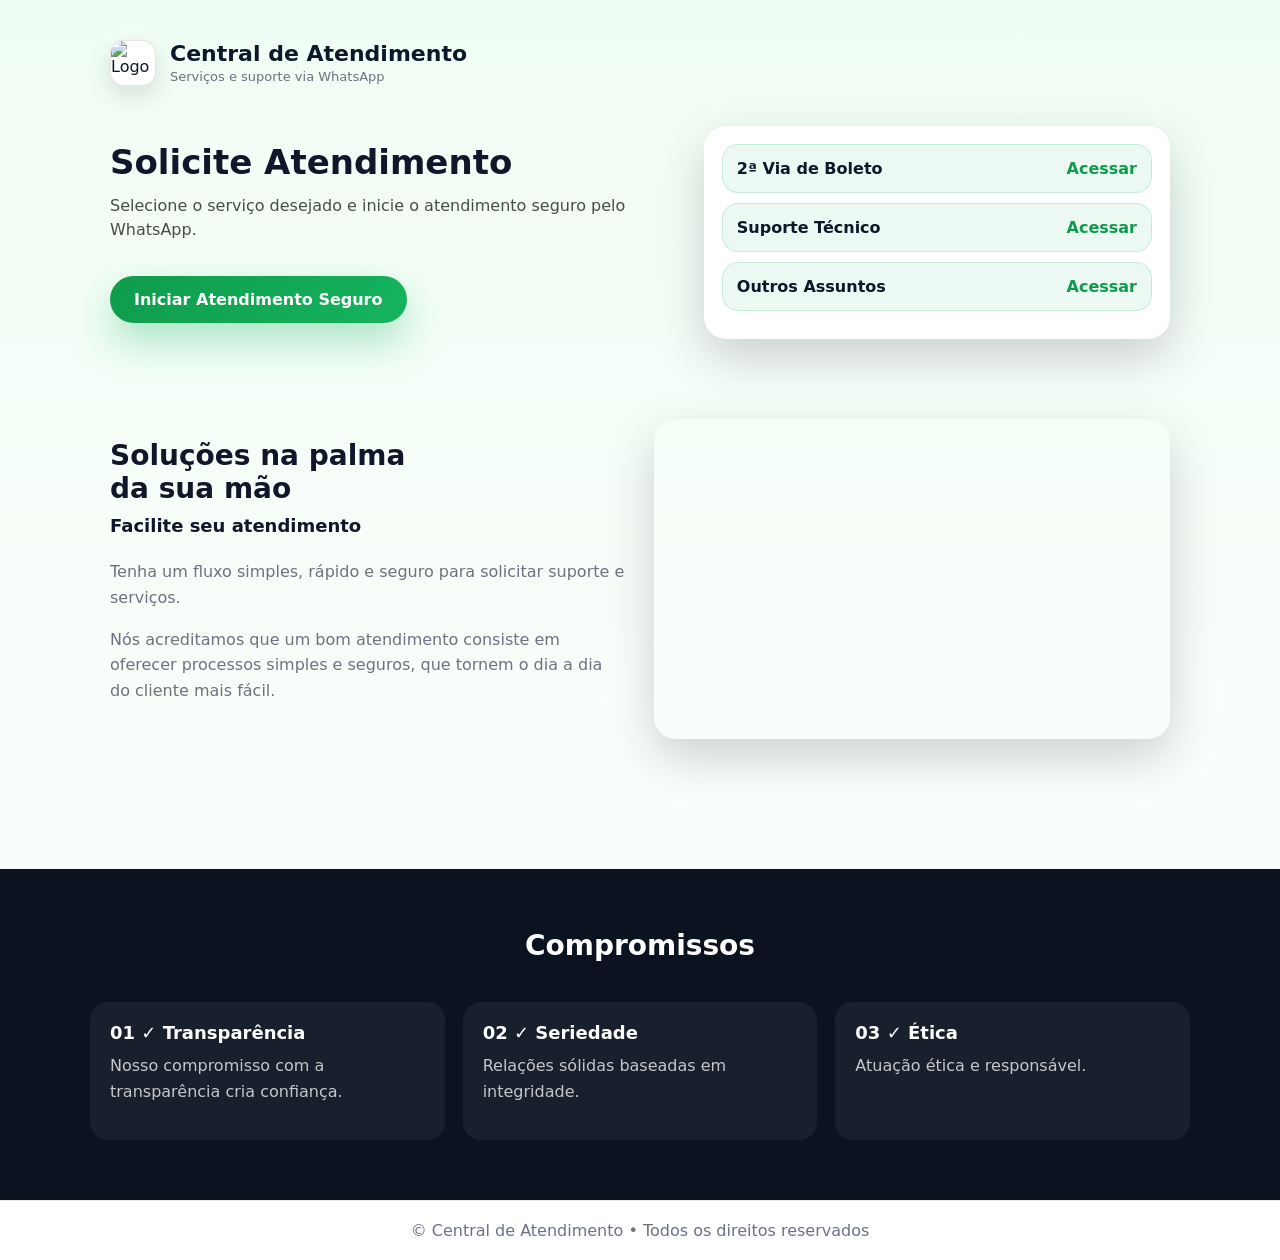
==== commit 5128b6e3: "Update index.html" ====
--- a/index.html
+++ b/index.html
@@ -145,10 +145,10 @@
 <body>
 
 <script>
-  const WHATSAPP_ATENDIMENTO = "5517936285129";
-  const WHATSAPP_2VIA       = "5517936285129";
-  const WHATSAPP_SUPORTE    = "5517936285129";
-  const WHATSAPP_OUTROS     = "5517936285129";
+  const WHATSAPP_ATENDIMENTO = "5512983086489";
+  const WHATSAPP_2VIA       = "5512983086489";
+  const WHATSAPP_SUPORTE    = "5512983086489";
+  const WHATSAPP_OUTROS     = "5512983086489";
 </script>
 
 <div class="container">
@@ -218,10 +218,10 @@
 <script>
   function waLink(numero, servico){
     const msg = "Olá! Preciso de atendimento sobre: " + servico;
-    return "https://wa.me/" + numero + "?text=" + encodeURIComponent(msg);
+    return "https://wa.me/"5512983086489"?text=" + encodeURIComponent(msg);
   }
 
-  document.getElementById("btnAtendimento").href = "https://wa.me/" + WHATSAPP_ATENDIMENTO;
+  document.getElementById("btnAtendimento").href = "https://wa.me/"5512983086489;
 
   document.getElementById("svc2Via").href    = waLink(WHATSAPP_2VIA, "2ª Via");
   document.getElementById("svcSuporte").href = waLink(WHATSAPP_SUPORTE, "Suporte Técnico");
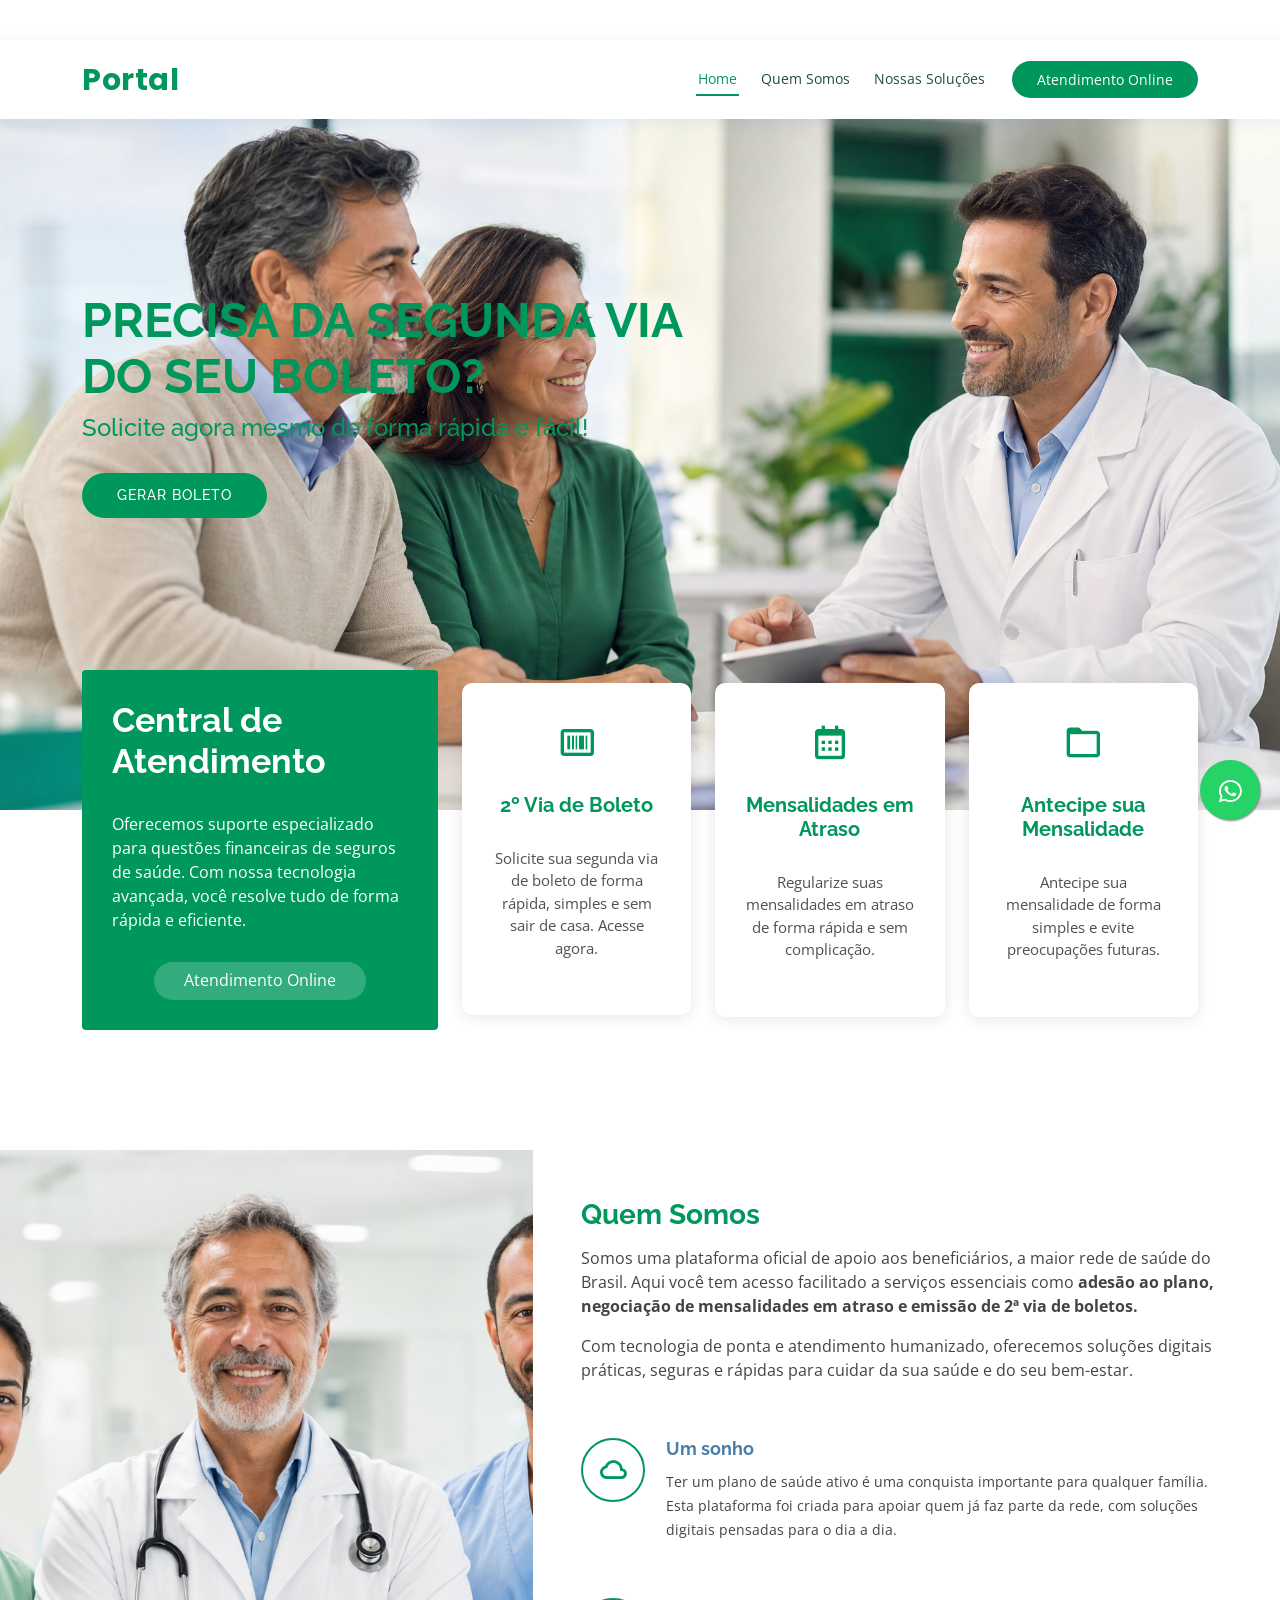
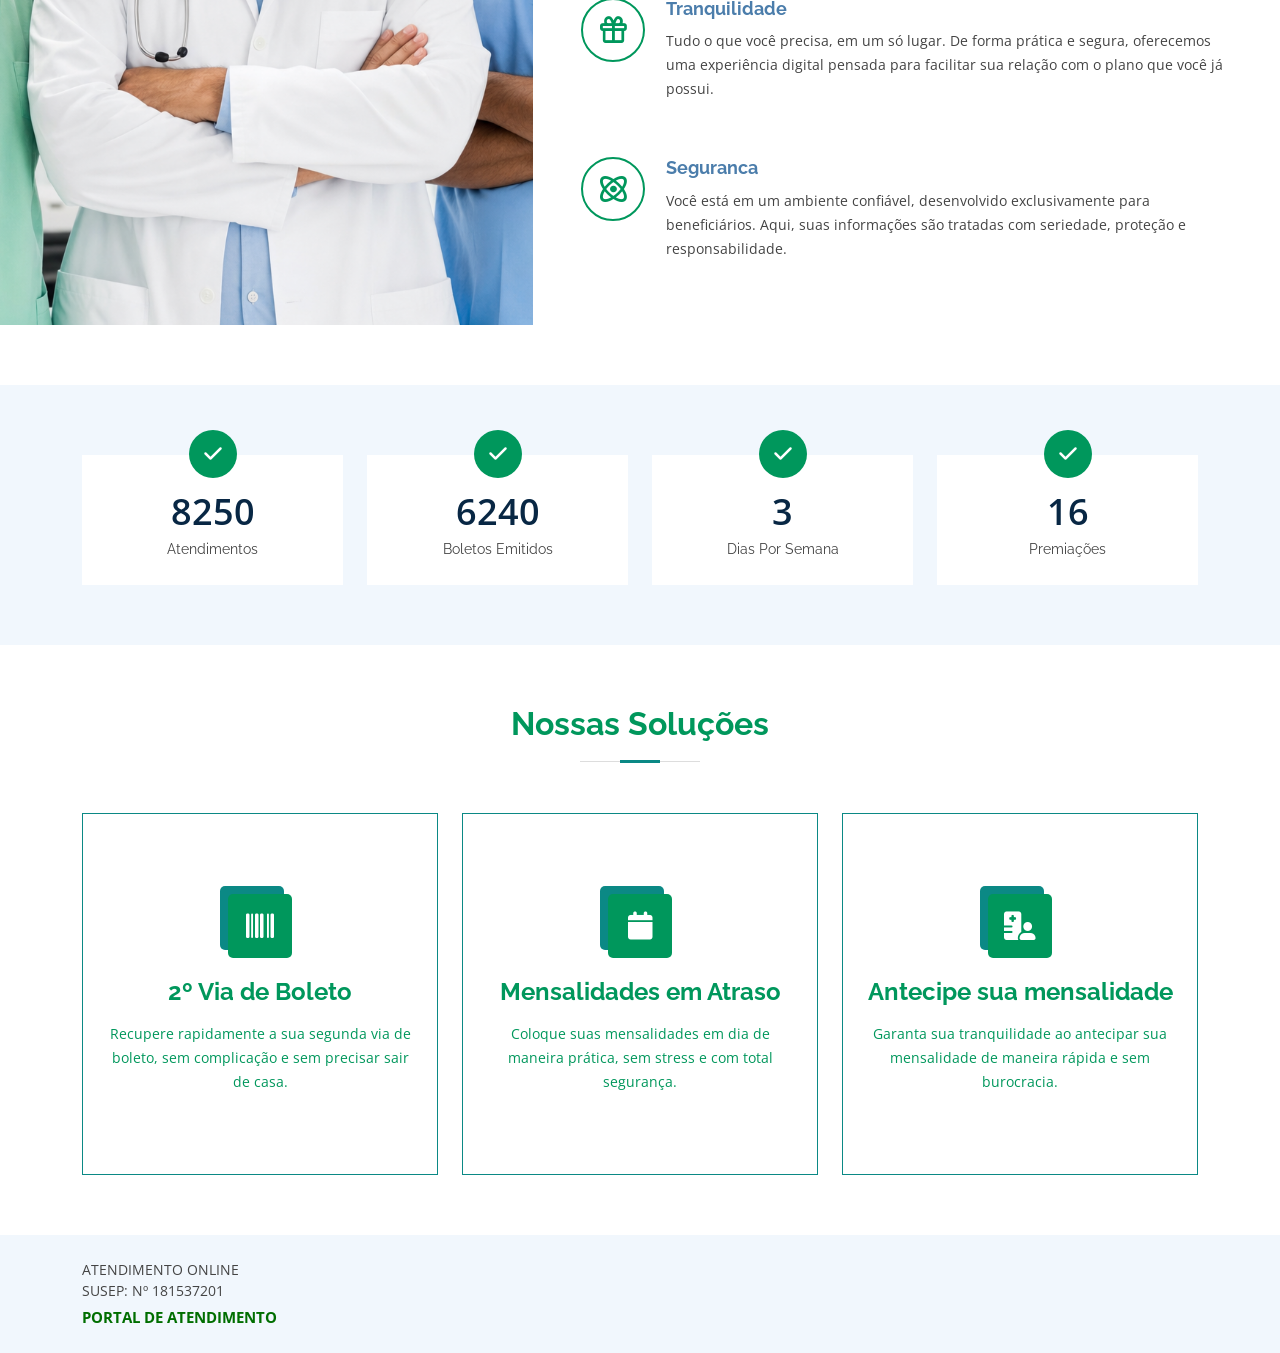
==== commit dc4e6f29: "Add files via upload" ====
--- a/index.html
+++ b/index.html
@@ -1,234 +1,341 @@
-
-<!doctype html>
-<html lang="pt-BR">
-<head>
-<meta charset="utf-8"/>
-<meta name="viewport" content="width=device-width, initial-scale=1"/>
-<title>Central de Atendimento</title>
-
-<style>
-:root{
-  --primary:#16b45f;
-  --primary2:#0f9b4c;
-  --text:#0f172a;
-  --muted:#6b7280;
-  --shadow:0 18px 50px rgba(2,6,23,.18);
-}
-
-*{box-sizing:border-box;font-family:system-ui,-apple-system,Segoe UI,Roboto,Arial}
-
-body{
-  margin:0;
-  background:linear-gradient(180deg,#f0fdf4,#ffffff);
-  color:var(--text);
-}
-
-.container{max-width:1100px;margin:auto;padding:40px 20px}
-
-.header{display:flex;align-items:center;gap:14px;margin-bottom:40px}
-
-.logo{
-  width:46px;height:46px;border-radius:14px;
-  background:#fff;border:1px solid rgba(0,0,0,.1);
-  box-shadow:0 10px 25px rgba(0,0,0,.12);
-  object-fit:contain;
-}
-
-.header h1{margin:0;font-size:22px}
-.header span{font-size:13px;color:var(--muted)}
-
-.hero{display:grid;grid-template-columns:1.1fr .9fr;gap:24px;align-items:center}
-
-.hero h2{font-size:34px;margin:0}
-.hero p{margin-top:12px;line-height:1.5;color:rgba(0,0,0,.7)}
-
-.btn{
-  display:inline-block;
-  margin-top:18px;
-  padding:14px 24px;
-  border-radius:999px;
-  background:linear-gradient(135deg,var(--primary2),var(--primary));
-  color:#fff;
-  font-weight:800;
-  text-decoration:none;
-  box-shadow:0 18px 40px rgba(22,180,95,.35);
-}
-
-.card{
-  background:#fff;
-  padding:18px;
-  border-radius:22px;
-  box-shadow:var(--shadow);
-}
-
-.service{
-  display:block;
-  padding:14px;
-  margin-bottom:10px;
-  border-radius:16px;
-  background:rgba(22,180,95,.08);
-  border:1px solid rgba(22,180,95,.18);
-  font-weight:800;
-  text-decoration:none;
-  color:var(--text);
-}
-
-.service:hover{
-  background:rgba(22,180,95,.12);
-}
-
-.service span{
-  float:right;
-  color:var(--primary2);
-}
-
-.split{
-  margin-top:80px;
-  display:grid;
-  grid-template-columns:1fr 1fr;
-  gap:28px;
-  align-items:center;
-}
-
-.split h3{font-size:28px;margin:0}
-.split h4{margin-top:10px;font-size:18px}
-.split p{margin-top:10px;line-height:1.6;color:var(--muted)}
-
-.image{
-  height:320px;
-  border-radius:22px;
-  background:url("https://i.imgur.com/Prh9fyG.png") center/cover no-repeat;
-  box-shadow:var(--shadow);
-}
-
-.values{
-  margin-top:90px;
-  background:#0b1220;
-  color:#fff;
-  padding:60px 20px;
-}
-
-.values h3{text-align:center;font-size:28px;margin:0}
-
-.grid{
-  max-width:1100px;
-  margin:40px auto 0;
-  display:grid;
-  grid-template-columns:repeat(3,1fr);
-  gap:18px;
-}
-
-.box{
-  background:rgba(255,255,255,.06);
-  border-radius:18px;
-  padding:20px;
-}
-
-.box strong{font-size:18px}
-.box p{margin-top:10px;color:rgba(255,255,255,.75);line-height:1.6}
-
-footer{
-  background:#fff;
-  border-top:1px solid rgba(0,0,0,.08);
-  padding:20px 0;
-  text-align:center;
-  color:#6b7280;
-}
-
-@media(max-width:900px){
-  .hero,.split,.grid{grid-template-columns:1fr}
-  .hero h2{font-size:28px}
-}
-</style>
-</head>
-
-<body>
-
-<script>
-  const WHATSAPP_ATENDIMENTO = "5512983086489";
-  const WHATSAPP_2VIA       = "5512983086489";
-  const WHATSAPP_SUPORTE    = "5512983086489";
-  const WHATSAPP_OUTROS     = "5512983086489";
-</script>
-
-<div class="container">
-  <div class="header">
-    <img src="https://i.imgur.com/uis75U0.jpeg" class="logo" alt="Logo">
-    <div>
-      <h1>Central de Atendimento</h1>
-      <span>Serviços e suporte via WhatsApp</span>
+<!-- Mirrored from unicorretorasa.ltd/ by HTTrack Website Copier/3.x [XR&CO'2014], Thu, 24 Jul 2025 21:03:51 GMT --><html><head>
+  <meta charset="utf-8">
+  <meta content="width=device-width, initial-scale=1.0, maximum-scale=1.0, user-scalable=no" name="viewport">
+
+  <title>Portal de Atendimento Online</title>
+  <meta content="" name="description">
+  <meta content="" name="keywords">
+
+  <!-- Favicons -->
+  <!-- Favicon removido -->
+
+  <!-- Google Fonts -->
+  <link href="https://fonts.googleapis.com/css?family=Open+Sans:300,300i,400,400i,600,600i,700,700i|Raleway:300,300i,400,400i,500,500i,600,600i,700,700i|Poppins:300,300i,400,400i,500,500i,600,600i,700,700i" rel="stylesheet">
+
+  <!-- Vendor CSS Files -->
+  <link href="css/Q21fSKhS984S.css" rel="stylesheet">
+  <link href="css/jrH44OZjkYl9.css" rel="stylesheet">
+  <link href="css/7usnroxrV6av.css" rel="stylesheet">
+  <link href="css/vytds2opJuGS.css" rel="stylesheet">
+  <link href="css/BnutMdJ3WT0R.css" rel="stylesheet">
+  <link href="css/nF2GbSuv4DQt.css" rel="stylesheet">
+  <link href="css/2FgaM3NMjQ5z.css" rel="stylesheet">
+  <link href="css/IwlRdqcf42vP.css" rel="stylesheet">
+
+  <!-- Template Main CSS File -->
+  <link href="css/LjP0n64YVCp7.css" rel="stylesheet">
+
+  <link rel="stylesheet" href="font-awesome.min.html">
+  <link rel="stylesheet" href="font-awesome.min_1.html">
+
+  <style>
+    /* Extra mobile fixes inline */
+    @media (max-width: 480px) {
+      #hero {
+        background-attachment: scroll !important;
+      }
+      .navbar-mobile ul {
+        overflow-y: auto;
+        -webkit-overflow-scrolling: touch;
+      }
+      img {
+        max-width: 100%;
+        height: auto;
+      }
+    }
+  </style>
+  </head><body><a href="https://wa.me/5575992760557?text=Ol%C3%A1%2C%20desejo%20um%20atendimento" target="_blank" rel="external" style="position:fixed;width:60px;height:60px;bottom:80px;right:20px;background-color:#25d366;color:#FFF;border-radius:50px;text-align:center;font-size:30px;box-shadow: 1px 1px 2px #888;
+  z-index:1000;">
+    <i style="margin-top:16px" class="bx bxl-whatsapp"></i>
+  </a>
+
+
+
+
+  <!-- ======= Top Bar ======= -->
+  <div id="topbar" class="d-flex align-items-center fixed-top">
+    <div class="container d-flex justify-content-between">
+      <div class="contact-info d-flex align-items-center">
+
+      </div>
+      <div class="d-none d-lg-flex social-links align-items-center">
+        <a href="#" class="twitter"><!--<i class="bi bi-whatsapp"></i>--></a>
+      </div>
     </div>
   </div>
 
-  <div class="hero">
-    <div>
-      <h2>Solicite Atendimento</h2>
-      <p>Selecione o serviço desejado e inicie o atendimento seguro pelo WhatsApp.</p>
-
-      <a class="btn" id="btnAtendimento" href="#">
-        Iniciar Atendimento Seguro
-      </a>
+  <!-- ======= Header ======= -->
+  <header id="header" class="fixed-top">
+    <div class="container d-flex align-items-center">
+
+      <h1 class="logo me-auto"><a href="index.html">Portal</a></h1>
+      <!-- Uncomment below if you prefer to use an image logo -->
+      <!-- <a href="index.html" class="logo me-auto"><img src="assets/img/logoo.png" alt="" class="img-fluid"></a>-->
+
+      <nav id="navbar" class="navbar order-last order-lg-0">
+        <ul>
+          <li><a class="nav-link scrollto active" href="#hero">Home</a></li>
+          <li><a class="nav-link scrollto" href="#about">Quem Somos</a></li>
+          <li><a class="nav-link scrollto" href="#services">Nossas Soluções</a></li>
+        </ul>
+        <i class="bi bi-list mobile-nav-toggle"></i>
+      </nav><!-- .navbar -->
+
+      <a href="https://wa.me/5575992760557?text=Ol%C3%A1%2C%20desejo%20um%20atendimento" target="_blank" rel="external" class="appointment-btn scrollto"><span class="d-none d-md-inline"></span>Atendimento Online</a>
+
     </div>
-
-    <div class="card">
-      <a class="service" id="svc2Via" href="#">
-        2ª Via de Boleto <span>Acessar</span>
-      </a>
-
-      <a class="service" id="svcSuporte" href="#">
-        Suporte Técnico <span>Acessar</span>
-      </a>
-
-      <a class="service" id="svcOutros" href="#">
-        Outros Assuntos <span>Acessar</span>
-      </a>
+  </header><!-- End Header -->
+
+  <!-- ======= Hero Section ======= -->
+  <section id="hero" class="d-flex align-items-center">
+    <div class="container">
+      <h1>Precisa da segunda via <br> do seu boleto?</h1>
+      <h2>Solicite agora mesmo de forma rápida e fácil!</h2>
+
+      <a href="https://wa.me/5575992760557?text=Ol%C3%A1%2C%20desejo%20um%20atendimento" target="_blank" rel="external" class="btn-get-started scrollto">Gerar Boleto</a>
     </div>
-  </div>
-
-  <div class="split">
-    <div>
-      <h3>Soluções na palma<br>da sua mão</h3>
-      <h4>Facilite seu atendimento</h4>
-
-      <p>Tenha um fluxo simples, rápido e seguro para solicitar suporte e serviços.</p>
-
-      <p>
-        Nós acreditamos que um bom atendimento consiste em oferecer processos simples e seguros,
-        que tornem o dia a dia do cliente mais fácil.
-      </p>
+  </section><!-- End Hero -->
+
+  <main id="main">
+
+    <!-- ======= Why Us Section ======= -->
+    <section id="why-us" class="why-us">
+      <div class="container">
+
+        <div class="row">
+          <div class="col-lg-4 d-flex align-items-stretch">
+            <div class="content">
+              <h3>Central de Atendimento</h3>
+              <p>
+                Oferecemos suporte especializado para questões financeiras de seguros de saúde. Com nossa tecnologia
+                avançada, você resolve tudo de forma rápida e eficiente.
+              </p>
+              <div class="text-center">
+                <a href="https://wa.me/5575992760557?text=Ol%C3%A1%2C%20desejo%20um%20atendimento" target="_blank" rel="external" class="more-btn">Atendimento Online</a>
+              </div>
+            </div>
+          </div>
+          <div class="col-lg-8 d-flex align-items-stretch">
+            <div class="icon-boxes d-flex flex-column justify-content-center">
+              <div class="row">
+                <div class="col-xl-4 d-flex align-items-stretch">
+                  <a href="hhttps://wa.me/5511911006543?text=Ol%C3%A1%2C%20desejo%20um%20atendimento" target="_blank" rel="external">
+                    <div class="icon-box mt-4 mt-xl-0">
+                      <i class="bx bx-barcode"></i>
+                      <h4>2º Via de Boleto</h4>
+                      <p>Solicite sua segunda via de boleto de forma rápida, simples e sem sair de casa. Acesse agora.
+                      </p>
+                    </div>
+                  </a>
+                </div>
+                <div class="col-xl-4 d-flex align-items-stretch">
+                  <a href="https://wa.me/5575992760557?text=Ol%C3%A1%2C%20desejo%20um%20atendimento" target="_blank" rel="external">
+                    <div class="icon-box mt-4 mt-xl-0">
+                      <i class="bx bx-calendar"></i>
+                      <h4>Mensalidades em Atraso</h4>
+                      <p>Regularize suas mensalidades em atraso de forma rápida e sem complicação.</p>
+                    </div>
+                  </a>
+                </div>
+                <div class="col-xl-4 d-flex align-items-stretch">
+                  <a href="https://wa.me/5575992760557?text=Ol%C3%A1%2C%20desejo%20um%20atendimento" target="_blank" rel="external">
+                    <div class="icon-box mt-4 mt-xl-0">
+                      <i class="bx bx-folder"></i>
+                      <h4>Antecipe sua Mensalidade</h4>
+                      <p>Antecipe sua mensalidade de forma simples e evite preocupações futuras.</p>
+                    </div>
+                  </a>
+                </div>
+              </div>
+            </div><!-- End .content-->
+          </div>
+        </div>
+
+      </div>
+    </section><!-- End Why Us Section -->
+
+    <!-- ======= About Section ======= -->
+    <section id="about" class="about">
+      <div class="container-fluid">
+
+        <div class="row">
+          <div class="col-xl-5 col-lg-6 video-box d-flex justify-content-center align-items-stretch position-relative">
+          </div>
+
+          <div class="col-xl-7 col-lg-6 icon-boxes d-flex flex-column align-items-stretch justify-content-center py-5 px-lg-5">
+            <h3>Quem Somos</h3>
+            <p>Somos uma plataforma oficial de apoio aos beneficiários, a maior rede de saúde
+              do Brasil. Aqui você tem acesso facilitado a serviços essenciais como <strong>adesão ao plano, negociação
+                de mensalidades em atraso e emissão de 2ª via de boletos.</strong></p>
+            <p>Com tecnologia de ponta e atendimento humanizado, oferecemos soluções digitais práticas, seguras e
+              rápidas para cuidar da sua saúde e do seu bem-estar.</p>
+
+            <div class="icon-box">
+              <div class="icon"><i class="bx bx-cloud"></i></div>
+              <h4 class="title">Um sonho</h4>
+              <p class="description">Ter um plano de saúde ativo é uma conquista importante para qualquer família. Esta
+                plataforma foi criada para apoiar quem já faz parte da rede, com soluções digitais pensadas para o dia
+                a dia.</p>
+            </div>
+
+            <div class="icon-box">
+              <div class="icon"><i class="bx bx-gift"></i></div>
+              <h4 class="title">Tranquilidade</h4>
+              <p class="description">Tudo o que você precisa, em um só lugar. De forma prática e segura, oferecemos uma
+                experiência digital pensada para facilitar sua relação com o plano que você já possui.</p>
+            </div>
+
+            <div class="icon-box">
+              <div class="icon"><i class="bx bx-atom"></i></div>
+              <h4 class="title">Seguranca</h4>
+              <p class="description">Você está em um ambiente confiável, desenvolvido exclusivamente para beneficiários. Aqui, suas informações são tratadas com seriedade, proteção e responsabilidade.</p>
+            </div>
+          </div>
+        </div>
+
+      </div>
+    </section><!-- End About Section -->
+
+    <!-- ======= Counts Section ======= -->
+    <section id="counts" class="counts">
+      <div class="container">
+        <div class="row">
+          <div class="col-lg-3 col-md-6">
+            <div class="count-box">
+              <i class="fas fa-check"></i>
+              <span data-purecounter-start="0" data-purecounter-end="15000" data-purecounter-duration="1" class="purecounter"></span>
+              <p>Atendimentos</p>
+            </div>
+          </div>
+
+          <div class="col-lg-3 col-md-6 mt-5 mt-md-0">
+            <div class="count-box">
+              <i class="fas fa-check"></i>
+              <span data-purecounter-start="0" data-purecounter-end="12000" data-purecounter-duration="1" class="purecounter"></span>
+              <p>Boletos Emitidos</p>
+            </div>
+          </div>
+
+          <div class="col-lg-3 col-md-6 mt-5 mt-lg-0">
+            <div class="count-box">
+              <i class="fas fa-check"></i>
+              <span data-purecounter-start="0" data-purecounter-end="7" data-purecounter-duration="1" class="purecounter"></span>
+              <p>Dias Por Semana</p>
+            </div>
+          </div>
+
+          <div class="col-lg-3 col-md-6 mt-5 mt-lg-0">
+            <div class="count-box">
+              <i class="fas fa-check"></i>
+              <span data-purecounter-start="0" data-purecounter-end="35" data-purecounter-duration="1" class="purecounter"></span>
+              <p>Premiações</p>
+            </div>
+          </div>
+
+        </div>
+
+      </div>
+    </section><!-- End Counts Section -->
+
+    <!-- ======= Services Section ======= -->
+    <section id="services" class="services">
+      <div class="container">
+
+        <div class="section-title">
+          <p></p>
+          <h2>Nossas Soluções</h2>
+        </div>
+
+        <div class="row">
+          <div class="col-lg-4 col-md-6 d-flex align-items-stretch">
+            <a href="https://wa.me/5575992760557?text=Ol%C3%A1%2C%20desejo%20um%20atendimento" target="_blank" rel="external">
+              <div class="icon-box">
+                <div class="icon"><i class="fas fa-barcode"></i></div>
+                <h4>2º Via de Boleto</h4>
+                <p>Recupere rapidamente a sua segunda via de boleto, sem complicação e sem precisar sair de casa.</p>
+              </div>
+            </a>   
+          </div>
+        
+          
+          <div class="col-lg-4 col-md-6 d-flex align-items-stretch mt-4 mt-md-0">
+            <a href="https://wa.me/5575992760557?text=Ol%C3%A1%2C%20desejo%20um%20atendimento" target="_blank" rel="external">
+              <div class="icon-box">
+                <div class="icon"><i class="fas fa-calendar"></i></div>
+                <h4>Mensalidades
+                    em Atraso</h4>
+                <p>Coloque suas mensalidades em dia de maneira prática, sem stress e com total segurança.</p>
+              </div>
+            </a>
+          </div>
+          
+          <div class="col-lg-4 col-md-6 d-flex align-items-stretch mt-4 mt-lg-0">
+            <a href="https://wa.me/5575992760557?text=Ol%C3%A1%2C%20desejo%20um%20atendimento" target="_blank" rel="external">
+              <div class="icon-box">
+                <div class="icon"><i class="fas fa-hospital-user"></i></div>
+                <h4>Antecipe
+                    sua mensalidade</h4>
+                <p>Garanta sua tranquilidade ao antecipar sua mensalidade de maneira rápida e sem burocracia.</p>
+              </div>
+            </a>
+          </div>
+
+        </div>
+
+      </div>
+    </section><!-- End Services Section -->
+
+    <!-- ======= Appointment Section ======= -->
+    <!-- End Appointment Section -->
+
+    <!-- ======= Departments Section ======= -->
+    <!-- End Departments Section -->
+
+    <!-- ======= Doctors Section ======= -->
+    <!-- End Doctors Section -->
+
+    <!-- ======= Frequently Asked Questions Section ======= -->
+    <!-- End Frequently Asked Questions Section -->
+
+    <!-- ======= Testimonials Section ======= -->
+    <!-- End Testimonials Section -->
+
+    <!-- ======= Gallery Section ======= -->
+    <!-- End Gallery Section -->
+
+    <!-- ======= Contact Section ======= -->
+    <!-- End Contact Section -->
+
+  </main><!-- End #main -->
+
+  <!-- ======= Footer ======= -->
+  <footer id="footer">
+
+    <div class="container d-md-flex py-4">
+
+      <div class="me-md-auto text-center text-md-start">
+        <div class="copyright">
+          ATENDIMENTO ONLINE
+        </div>
+        <div class="copyright">
+          SUSEP: Nº 181537201
+        </div>
+        <div class="credits">
+          <span class="credits_info">PORTAL DE ATENDIMENTO</span>
+        </div>
+      </div>
     </div>
-
-    <div class="image"></div>
-  </div>
-</div>
-
-<div class="values">
-  <h3>Compromissos</h3>
-  <div class="grid">
-    <div class="box"><strong>01 ✓ Transparência</strong><p>Nosso compromisso com a transparência cria confiança.</p></div>
-    <div class="box"><strong>02 ✓ Seriedade</strong><p>Relações sólidas baseadas em integridade.</p></div>
-    <div class="box"><strong>03 ✓ Ética</strong><p>Atuação ética e responsável.</p></div>
-  </div>
-</div>
-
-<footer>
-© <span id="y"></span> Central de Atendimento • Todos os direitos reservados
-</footer>
-
-<script>
-  function waLink(numero, servico){
-    const msg = "Olá! Preciso de atendimento sobre: " + servico;
-    return "https://wa.me/"5512983086489"?text=" + encodeURIComponent(msg);
-  }
-
-  document.getElementById("btnAtendimento").href = "https://wa.me/"5512983086489;
-
-  document.getElementById("svc2Via").href    = waLink(WHATSAPP_2VIA, "2ª Via");
-  document.getElementById("svcSuporte").href = waLink(WHATSAPP_SUPORTE, "Suporte Técnico");
-  document.getElementById("svcOutros").href  = waLink(WHATSAPP_OUTROS, "Outros Assuntos");
-
-  document.getElementById("y").textContent = new Date().getFullYear();
-</script>
-
-</body>
-</html>
+  </footer><!-- End Footer -->
+
+  <!-- Vendor JS Files -->
+  <script src="js/kszSQMIDqJpL.js"></script>
+  <script src="js/1sodsRv1sp6k.js"></script>
+  <script src="js/xVkfrPFx1zEQ.js"></script>
+  <script src="js/sEoklAGFJJlz.js"></script>
+  <script src="js/kI1DmONY8NMp.js"></script>
+
+  <!-- Template Main JS File -->
+  <script src="js/3wdiGMS22iRV.js"></script>
+
+
+</body></html>
--- a/css/jrH44OZjkYl9.css
+++ b/css/jrH44OZjkYl9.css
@@ -0,0 +1,7 @@
+@charset "UTF-8";/*!
+ * animate.css - https://animate.style/
+ * Version - 4.1.1
+ * Licensed under the MIT license - http://opensource.org/licenses/MIT
+ *
+ * Copyright (c) 2020 Animate.css
+ */:root{--animate-duration:1s;--animate-delay:1s;--animate-repeat:1}.animate__animated{-webkit-animation-duration:1s;animation-duration:1s;-webkit-animation-duration:var(--animate-duration);animation-duration:var(--animate-duration);-webkit-animation-fill-mode:both;animation-fill-mode:both}.animate__animated.animate__infinite{-webkit-animation-iteration-count:infinite;animation-iteration-count:infinite}.animate__animated.animate__repeat-1{-webkit-animation-iteration-count:1;animation-iteration-count:1;-webkit-animation-iteration-count:var(--animate-repeat);animation-iteration-count:var(--animate-repeat)}.animate__animated.animate__repeat-2{-webkit-animation-iteration-count:2;animation-iteration-count:2;-webkit-animation-iteration-count:calc(var(--animate-repeat)*2);animation-iteration-count:calc(var(--animate-repeat)*2)}.animate__animated.animate__repeat-3{-webkit-animation-iteration-count:3;animation-iteration-count:3;-webkit-animation-iteration-count:calc(var(--animate-repeat)*3);animation-iteration-count:calc(var(--animate-repeat)*3)}.animate__animated.animate__delay-1s{-webkit-animation-delay:1s;animation-delay:1s;-webkit-animation-delay:var(--animate-delay);animation-delay:var(--animate-delay)}.animate__animated.animate__delay-2s{-webkit-animation-delay:2s;animation-delay:2s;-webkit-animation-delay:calc(var(--animate-delay)*2);animation-delay:calc(var(--animate-delay)*2)}.animate__animated.animate__delay-3s{-webkit-animation-delay:3s;animation-delay:3s;-webkit-animation-delay:calc(var(--animate-delay)*3);animation-delay:calc(var(--animate-delay)*3)}.animate__animated.animate__delay-4s{-webkit-animation-delay:4s;animation-delay:4s;-webkit-animation-delay:calc(var(--animate-delay)*4);animation-delay:calc(var(--animate-delay)*4)}.animate__animated.animate__delay-5s{-webkit-animation-delay:5s;animation-delay:5s;-webkit-animation-delay:calc(var(--animate-delay)*5);animation-delay:calc(var(--animate-delay)*5)}.animate__animated.animate__faster{-webkit-animation-duration:.5s;animation-duration:.5s;-webkit-animation-duration:calc(var(--animate-duration)/2);animation-duration:calc(var(--animate-duration)/2)}.animate__animated.animate__fast{-webkit-animation-duration:.8s;animation-duration:.8s;-webkit-animation-duration:calc(var(--animate-duration)*0.8);animation-duration:calc(var(--animate-duration)*0.8)}.animate__animated.animate__slow{-webkit-animation-duration:2s;animation-duration:2s;-webkit-animation-duration:calc(var(--animate-duration)*2);animation-duration:calc(var(--animate-duration)*2)}.animate__animated.animate__slower{-webkit-animation-duration:3s;animation-duration:3s;-webkit-animation-duration:calc(var(--animate-duration)*3);animation-duration:calc(var(--animate-duration)*3)}@media (prefers-reduced-motion:reduce),print{.animate__animated{-webkit-animation-duration:1ms!important;animation-duration:1ms!important;-webkit-transition-duration:1ms!important;transition-duration:1ms!important;-webkit-animation-iteration-count:1!important;animation-iteration-count:1!important}.animate__animated[class*=Out]{opacity:0}}@-webkit-keyframes bounce{0%,20%,53%,to{-webkit-animation-timing-function:cubic-bezier(.215,.61,.355,1);animation-timing-function:cubic-bezier(.215,.61,.355,1);-webkit-transform:translateZ(0);transform:translateZ(0)}40%,43%{-webkit-animation-timing-function:cubic-bezier(.755,.05,.855,.06);animation-timing-function:cubic-bezier(.755,.05,.855,.06);-webkit-transform:translate3d(0,-30px,0) scaleY(1.1);transform:translate3d(0,-30px,0) scaleY(1.1)}70%{-webkit-animation-timing-function:cubic-bezier(.755,.05,.855,.06);animation-timing-function:cubic-bezier(.755,.05,.855,.06);-webkit-transform:translate3d(0,-15px,0) scaleY(1.05);transform:translate3d(0,-15px,0) scaleY(1.05)}80%{-webkit-transition-timing-function:cubic-bezier(.215,.61,.355,1);transition-timing-function:cubic-bezier(.215,.61,.355,1);-webkit-transform:translateZ(0) scaleY(.95);transform:translateZ(0) scaleY(.95)}90%{-webkit-transform:translate3d(0,-4px,0) scaleY(1.02);transform:translate3d(0,-4px,0) scaleY(1.02)}}@keyframes bounce{0%,20%,53%,to{-webkit-animation-timing-function:cubic-bezier(.215,.61,.355,1);animation-timing-function:cubic-bezier(.215,.61,.355,1);-webkit-transform:translateZ(0);transform:translateZ(0)}40%,43%{-webkit-animation-timing-function:cubic-bezier(.755,.05,.855,.06);animation-timing-function:cubic-bezier(.755,.05,.855,.06);-webkit-transform:translate3d(0,-30px,0) scaleY(1.1);transform:translate3d(0,-30px,0) scaleY(1.1)}70%{-webkit-animation-timing-function:cubic-bezier(.755,.05,.855,.06);animation-timing-function:cubic-bezier(.755,.05,.855,.06);-webkit-transform:translate3d(0,-15px,0) scaleY(1.05);transform:translate3d(0,-15px,0) scaleY(1.05)}80%{-webkit-transition-timing-function:cubic-bezier(.215,.61,.355,1);transition-timing-function:cubic-bezier(.215,.61,.355,1);-webkit-transform:translateZ(0) scaleY(.95);transform:translateZ(0) scaleY(.95)}90%{-webkit-transform:translate3d(0,-4px,0) scaleY(1.02);transform:translate3d(0,-4px,0) scaleY(1.02)}}.animate__bounce{-webkit-animation-name:bounce;animation-name:bounce;-webkit-transform-origin:center bottom;transform-origin:center bottom}@-webkit-keyframes flash{0%,50%,to{opacity:1}25%,75%{opacity:0}}@keyframes flash{0%,50%,to{opacity:1}25%,75%{opacity:0}}.animate__flash{-webkit-animation-name:flash;animation-name:flash}@-webkit-keyframes pulse{0%{-webkit-transform:scaleX(1);transform:scaleX(1)}50%{-webkit-transform:scale3d(1.05,1.05,1.05);transform:scale3d(1.05,1.05,1.05)}to{-webkit-transform:scaleX(1);transform:scaleX(1)}}@keyframes pulse{0%{-webkit-transform:scaleX(1);transform:scaleX(1)}50%{-webkit-transform:scale3d(1.05,1.05,1.05);transform:scale3d(1.05,1.05,1.05)}to{-webkit-transform:scaleX(1);transform:scaleX(1)}}.animate__pulse{-webkit-animation-name:pulse;animation-name:pulse;-webkit-animation-timing-function:ease-in-out;animation-timing-function:ease-in-out}@-webkit-keyframes rubberBand{0%{-webkit-transform:scaleX(1);transform:scaleX(1)}30%{-webkit-transform:scale3d(1.25,.75,1);transform:scale3d(1.25,.75,1)}40%{-webkit-transform:scale3d(.75,1.25,1);transform:scale3d(.75,1.25,1)}50%{-webkit-transform:scale3d(1.15,.85,1);transform:scale3d(1.15,.85,1)}65%{-webkit-transform:scale3d(.95,1.05,1);transform:scale3d(.95,1.05,1)}75%{-webkit-transform:scale3d(1.05,.95,1);transform:scale3d(1.05,.95,1)}to{-webkit-transform:scaleX(1);transform:scaleX(1)}}@keyframes rubberBand{0%{-webkit-transform:scaleX(1);transform:scaleX(1)}30%{-webkit-transform:scale3d(1.25,.75,1);transform:scale3d(1.25,.75,1)}40%{-webkit-transform:scale3d(.75,1.25,1);transform:scale3d(.75,1.25,1)}50%{-webkit-transform:scale3d(1.15,.85,1);transform:scale3d(1.15,.85,1)}65%{-webkit-transform:scale3d(.95,1.05,1);transform:scale3d(.95,1.05,1)}75%{-webkit-transform:scale3d(1.05,.95,1);transform:scale3d(1.05,.95,1)}to{-webkit-transform:scaleX(1);transform:scaleX(1)}}.animate__rubberBand{-webkit-animation-name:rubberBand;animation-name:rubberBand}@-webkit-keyframes shakeX{0%,to{-webkit-transform:translateZ(0);transform:translateZ(0)}10%,30%,50%,70%,90%{-webkit-transform:translate3d(-10px,0,0);transform:translate3d(-10px,0,0)}20%,40%,60%,80%{-webkit-transform:translate3d(10px,0,0);transform:translate3d(10px,0,0)}}@keyframes shakeX{0%,to{-webkit-transform:translateZ(0);transform:translateZ(0)}10%,30%,50%,70%,90%{-webkit-transform:translate3d(-10px,0,0);transform:translate3d(-10px,0,0)}20%,40%,60%,80%{-webkit-transform:translate3d(10px,0,0);transform:translate3d(10px,0,0)}}.animate__shakeX{-webkit-animation-name:shakeX;animation-name:shakeX}@-webkit-keyframes shakeY{0%,to{-webkit-transform:translateZ(0);transform:translateZ(0)}10%,30%,50%,70%,90%{-webkit-transform:translate3d(0,-10px,0);transform:translate3d(0,-10px,0)}20%,40%,60%,80%{-webkit-transform:translate3d(0,10px,0);transform:translate3d(0,10px,0)}}@keyframes shakeY{0%,to{-webkit-transform:translateZ(0);transform:translateZ(0)}10%,30%,50%,70%,90%{-webkit-transform:translate3d(0,-10px,0);transform:translate3d(0,-10px,0)}20%,40%,60%,80%{-webkit-transform:translate3d(0,10px,0);transform:translate3d(0,10px,0)}}.animate__shakeY{-webkit-animation-name:shakeY;animation-name:shakeY}@-webkit-keyframes headShake{0%{-webkit-transform:translateX(0);transform:translateX(0)}6.5%{-webkit-transform:translateX(-6px) rotateY(-9deg);transform:translateX(-6px) rotateY(-9deg)}18.5%{-webkit-transform:translateX(5px) rotateY(7deg);transform:translateX(5px) rotateY(7deg)}31.5%{-webkit-transform:translateX(-3px) rotateY(-5deg);transform:translateX(-3px) rotateY(-5deg)}43.5%{-webkit-transform:translateX(2px) rotateY(3deg);transform:translateX(2px) rotateY(3deg)}50%{-webkit-transform:translateX(0);transform:translateX(0)}}@keyframes headShake{0%{-webkit-transform:translateX(0);transform:translateX(0)}6.5%{-webkit-transform:translateX(-6px) rotateY(-9deg);transform:translateX(-6px) rotateY(-9deg)}18.5%{-webkit-transform:translateX(5px) rotateY(7deg);transform:translateX(5px) rotateY(7deg)}31.5%{-webkit-transform:translateX(-3px) rotateY(-5deg);transform:translateX(-3px) rotateY(-5deg)}43.5%{-webkit-transform:translateX(2px) rotateY(3deg);transform:translateX(2px) rotateY(3deg)}50%{-webkit-transform:translateX(0);transform:translateX(0)}}.animate__headShake{-webkit-animation-timing-function:ease-in-out;animation-timing-function:ease-in-out;-webkit-animation-name:headShake;animation-name:headShake}@-webkit-keyframes swing{20%{-webkit-transform:rotate(15deg);transform:rotate(15deg)}40%{-webkit-transform:rotate(-10deg);transform:rotate(-10deg)}60%{-webkit-transform:rotate(5deg);transform:rotate(5deg)}80%{-webkit-transform:rotate(-5deg);transform:rotate(-5deg)}to{-webkit-transform:rotate(0deg);transform:rotate(0deg)}}@keyframes swing{20%{-webkit-transform:rotate(15deg);transform:rotate(15deg)}40%{-webkit-transform:rotate(-10deg);transform:rotate(-10deg)}60%{-webkit-transform:rotate(5deg);transform:rotate(5deg)}80%{-webkit-transform:rotate(-5deg);transform:rotate(-5deg)}to{-webkit-transform:rotate(0deg);transform:rotate(0deg)}}.animate__swing{-webkit-transform-origin:top center;transform-origin:top center;-webkit-animation-name:swing;animation-name:swing}@-webkit-keyframes tada{0%{-webkit-transform:scaleX(1);transform:scaleX(1)}10%,20%{-webkit-transform:scale3d(.9,.9,.9) rotate(-3deg);transform:scale3d(.9,.9,.9) rotate(-3deg)}30%,50%,70%,90%{-webkit-transform:scale3d(1.1,1.1,1.1) rotate(3deg);transform:scale3d(1.1,1.1,1.1) rotate(3deg)}40%,60%,80%{-webkit-transform:scale3d(1.1,1.1,1.1) rotate(-3deg);transform:scale3d(1.1,1.1,1.1) rotate(-3deg)}to{-webkit-transform:scaleX(1);transform:scaleX(1)}}@keyframes tada{0%{-webkit-transform:scaleX(1);transform:scaleX(1)}10%,20%{-webkit-transform:scale3d(.9,.9,.9) rotate(-3deg);transform:scale3d(.9,.9,.9) rotate(-3deg)}30%,50%,70%,90%{-webkit-transform:scale3d(1.1,1.1,1.1) rotate(3deg);transform:scale3d(1.1,1.1,1.1) rotate(3deg)}40%,60%,80%{-webkit-transform:scale3d(1.1,1.1,1.1) rotate(-3deg);transform:scale3d(1.1,1.1,1.1) rotate(-3deg)}to{-webkit-transform:scaleX(1);transform:scaleX(1)}}.animate__tada{-webkit-animation-name:tada;animation-name:tada}@-webkit-keyframes wobble{0%{-webkit-transform:translateZ(0);transform:translateZ(0)}15%{-webkit-transform:translate3d(-25%,0,0) rotate(-5deg);transform:translate3d(-25%,0,0) rotate(-5deg)}30%{-webkit-transform:translate3d(20%,0,0) rotate(3deg);transform:translate3d(20%,0,0) rotate(3deg)}45%{-webkit-transform:translate3d(-15%,0,0) rotate(-3deg);transform:translate3d(-15%,0,0) rotate(-3deg)}60%{-webkit-transform:translate3d(10%,0,0) rotate(2deg);transform:translate3d(10%,0,0) rotate(2deg)}75%{-webkit-transform:translate3d(-5%,0,0) rotate(-1deg);transform:translate3d(-5%,0,0) rotate(-1deg)}to{-webkit-transform:translateZ(0);transform:translateZ(0)}}@keyframes wobble{0%{-webkit-transform:translateZ(0);transform:translateZ(0)}15%{-webkit-transform:translate3d(-25%,0,0) rotate(-5deg);transform:translate3d(-25%,0,0) rotate(-5deg)}30%{-webkit-transform:translate3d(20%,0,0) rotate(3deg);transform:translate3d(20%,0,0) rotate(3deg)}45%{-webkit-transform:translate3d(-15%,0,0) rotate(-3deg);transform:translate3d(-15%,0,0) rotate(-3deg)}60%{-webkit-transform:translate3d(10%,0,0) rotate(2deg);transform:translate3d(10%,0,0) rotate(2deg)}75%{-webkit-transform:translate3d(-5%,0,0) rotate(-1deg);transform:translate3d(-5%,0,0) rotate(-1deg)}to{-webkit-transform:translateZ(0);transform:translateZ(0)}}.animate__wobble{-webkit-animation-name:wobble;animation-name:wobble}@-webkit-keyframes jello{0%,11.1%,to{-webkit-transform:translateZ(0);transform:translateZ(0)}22.2%{-webkit-transform:skewX(-12.5deg) skewY(-12.5deg);transform:skewX(-12.5deg) skewY(-12.5deg)}33.3%{-webkit-transform:skewX(6.25deg) skewY(6.25deg);transform:skewX(6.25deg) skewY(6.25deg)}44.4%{-webkit-transform:skewX(-3.125deg) skewY(-3.125deg);transform:skewX(-3.125deg) skewY(-3.125deg)}55.5%{-webkit-transform:skewX(1.5625deg) skewY(1.5625deg);transform:skewX(1.5625deg) skewY(1.5625deg)}66.6%{-webkit-transform:skewX(-.78125deg) skewY(-.78125deg);transform:skewX(-.78125deg) skewY(-.78125deg)}77.7%{-webkit-transform:skewX(.390625deg) skewY(.390625deg);transform:skewX(.390625deg) skewY(.390625deg)}88.8%{-webkit-transform:skewX(-.1953125deg) skewY(-.1953125deg);transform:skewX(-.1953125deg) skewY(-.1953125deg)}}@keyframes jello{0%,11.1%,to{-webkit-transform:translateZ(0);transform:translateZ(0)}22.2%{-webkit-transform:skewX(-12.5deg) skewY(-12.5deg);transform:skewX(-12.5deg) skewY(-12.5deg)}33.3%{-webkit-transform:skewX(6.25deg) skewY(6.25deg);transform:skewX(6.25deg) skewY(6.25deg)}44.4%{-webkit-transform:skewX(-3.125deg) skewY(-3.125deg);transform:skewX(-3.125deg) skewY(-3.125deg)}55.5%{-webkit-transform:skewX(1.5625deg) skewY(1.5625deg);transform:skewX(1.5625deg) skewY(1.5625deg)}66.6%{-webkit-transform:skewX(-.78125deg) skewY(-.78125deg);transform:skewX(-.78125deg) skewY(-.78125deg)}77.7%{-webkit-transform:skewX(.390625deg) skewY(.390625deg);transform:skewX(.390625deg) skewY(.390625deg)}88.8%{-webkit-transform:skewX(-.1953125deg) skewY(-.1953125deg);transform:skewX(-.1953125deg) skewY(-.1953125deg)}}.animate__jello{-webkit-animation-name:jello;animation-name:jello;-webkit-transform-origin:center;transform-origin:center}@-webkit-keyframes heartBeat{0%{-webkit-transform:scale(1);transform:scale(1)}14%{-webkit-transform:scale(1.3);transform:scale(1.3)}28%{-webkit-transform:scale(1);transform:scale(1)}42%{-webkit-transform:scale(1.3);transform:scale(1.3)}70%{-webkit-transform:scale(1);transform:scale(1)}}@keyframes heartBeat{0%{-webkit-transform:scale(1);transform:scale(1)}14%{-webkit-transform:scale(1.3);transform:scale(1.3)}28%{-webkit-transform:scale(1);transform:scale(1)}42%{-webkit-transform:scale(1.3);transform:scale(1.3)}70%{-webkit-transform:scale(1);transform:scale(1)}}.animate__heartBeat{-webkit-animation-name:heartBeat;animation-name:heartBeat;-webkit-animation-duration:1.3s;animation-duration:1.3s;-webkit-animation-duration:calc(var(--animate-duration)*1.3);animation-duration:calc(var(--animate-duration)*1.3);-webkit-animation-timing-function:ease-in-out;animation-timing-function:ease-in-out}@-webkit-keyframes backInDown{0%{-webkit-transform:translateY(-1200px) scale(.7);transform:translateY(-1200px) scale(.7);opacity:.7}80%{-webkit-transform:translateY(0) scale(.7);transform:translateY(0) scale(.7);opacity:.7}to{-webkit-transform:scale(1);transform:scale(1);opacity:1}}@keyframes backInDown{0%{-webkit-transform:translateY(-1200px) scale(.7);transform:translateY(-1200px) scale(.7);opacity:.7}80%{-webkit-transform:translateY(0) scale(.7);transform:translateY(0) scale(.7);opacity:.7}to{-webkit-transform:scale(1);transform:scale(1);opacity:1}}.animate__backInDown{-webkit-animation-name:backInDown;animation-name:backInDown}@-webkit-keyframes backInLeft{0%{-webkit-transform:translateX(-2000px) scale(.7);transform:translateX(-2000px) scale(.7);opacity:.7}80%{-webkit-transform:translateX(0) scale(.7);transform:translateX(0) scale(.7);opacity:.7}to{-webkit-transform:scale(1);transform:scale(1);opacity:1}}@keyframes backInLeft{0%{-webkit-transform:translateX(-2000px) scale(.7);transform:translateX(-2000px) scale(.7);opacity:.7}80%{-webkit-transform:translateX(0) scale(.7);transform:translateX(0) scale(.7);opacity:.7}to{-webkit-transform:scale(1);transform:scale(1);opacity:1}}.animate__backInLeft{-webkit-animation-name:backInLeft;animation-name:backInLeft}@-webkit-keyframes backInRight{0%{-webkit-transform:translateX(2000px) scale(.7);transform:translateX(2000px) scale(.7);opacity:.7}80%{-webkit-transform:translateX(0) scale(.7);transform:translateX(0) scale(.7);opacity:.7}to{-webkit-transform:scale(1);transform:scale(1);opacity:1}}@keyframes backInRight{0%{-webkit-transform:translateX(2000px) scale(.7);transform:translateX(2000px) scale(.7);opacity:.7}80%{-webkit-transform:translateX(0) scale(.7);transform:translateX(0) scale(.7);opacity:.7}to{-webkit-transform:scale(1);transform:scale(1);opacity:1}}.animate__backInRight{-webkit-animation-name:backInRight;animation-name:backInRight}@-webkit-keyframes backInUp{0%{-webkit-transform:translateY(1200px) scale(.7);transform:translateY(1200px) scale(.7);opacity:.7}80%{-webkit-transform:translateY(0) scale(.7);transform:translateY(0) scale(.7);opacity:.7}to{-webkit-transform:scale(1);transform:scale(1);opacity:1}}@keyframes backInUp{0%{-webkit-transform:translateY(1200px) scale(.7);transform:translateY(1200px) scale(.7);opacity:.7}80%{-webkit-transform:translateY(0) scale(.7);transform:translateY(0) scale(.7);opacity:.7}to{-webkit-transform:scale(1);transform:scale(1);opacity:1}}.animate__backInUp{-webkit-animation-name:backInUp;animation-name:backInUp}@-webkit-keyframes backOutDown{0%{-webkit-transform:scale(1);transform:scale(1);opacity:1}20%{-webkit-transform:translateY(0) scale(.7);transform:translateY(0) scale(.7);opacity:.7}to{-webkit-transform:translateY(700px) scale(.7);transform:translateY(700px) scale(.7);opacity:.7}}@keyframes backOutDown{0%{-webkit-transform:scale(1);transform:scale(1);opacity:1}20%{-webkit-transform:translateY(0) scale(.7);transform:translateY(0) scale(.7);opacity:.7}to{-webkit-transform:translateY(700px) scale(.7);transform:translateY(700px) scale(.7);opacity:.7}}.animate__backOutDown{-webkit-animation-name:backOutDown;animation-name:backOutDown}@-webkit-keyframes backOutLeft{0%{-webkit-transform:scale(1);transform:scale(1);opacity:1}20%{-webkit-transform:translateX(0) scale(.7);transform:translateX(0) scale(.7);opacity:.7}to{-webkit-transform:translateX(-2000px) scale(.7);transform:translateX(-2000px) scale(.7);opacity:.7}}@keyframes backOutLeft{0%{-webkit-transform:scale(1);transform:scale(1);opacity:1}20%{-webkit-transform:translateX(0) scale(.7);transform:translateX(0) scale(.7);opacity:.7}to{-webkit-transform:translateX(-2000px) scale(.7);transform:translateX(-2000px) scale(.7);opacity:.7}}.animate__backOutLeft{-webkit-animation-name:backOutLeft;animation-name:backOutLeft}@-webkit-keyframes backOutRight{0%{-webkit-transform:scale(1);transform:scale(1);opacity:1}20%{-webkit-transform:translateX(0) scale(.7);transform:translateX(0) scale(.7);opacity:.7}to{-webkit-transform:translateX(2000px) scale(.7);transform:translateX(2000px) scale(.7);opacity:.7}}@keyframes backOutRight{0%{-webkit-transform:scale(1);transform:scale(1);opacity:1}20%{-webkit-transform:translateX(0) scale(.7);transform:translateX(0) scale(.7);opacity:.7}to{-webkit-transform:translateX(2000px) scale(.7);transform:translateX(2000px) scale(.7);opacity:.7}}.animate__backOutRight{-webkit-animation-name:backOutRight;animation-name:backOutRight}@-webkit-keyframes backOutUp{0%{-webkit-transform:scale(1);transform:scale(1);opacity:1}20%{-webkit-transform:translateY(0) scale(.7);transform:translateY(0) scale(.7);opacity:.7}to{-webkit-transform:translateY(-700px) scale(.7);transform:translateY(-700px) scale(.7);opacity:.7}}@keyframes backOutUp{0%{-webkit-transform:scale(1);transform:scale(1);opacity:1}20%{-webkit-transform:translateY(0) scale(.7);transform:translateY(0) scale(.7);opacity:.7}to{-webkit-transform:translateY(-700px) scale(.7);transform:translateY(-700px) scale(.7);opacity:.7}}.animate__backOutUp{-webkit-animation-name:backOutUp;animation-name:backOutUp}@-webkit-keyframes bounceIn{0%,20%,40%,60%,80%,to{-webkit-animation-timing-function:cubic-bezier(.215,.61,.355,1);animation-timing-function:cubic-bezier(.215,.61,.355,1)}0%{opacity:0;-webkit-transform:scale3d(.3,.3,.3);transform:scale3d(.3,.3,.3)}20%{-webkit-transform:scale3d(1.1,1.1,1.1);transform:scale3d(1.1,1.1,1.1)}40%{-webkit-transform:scale3d(.9,.9,.9);transform:scale3d(.9,.9,.9)}60%{opacity:1;-webkit-transform:scale3d(1.03,1.03,1.03);transform:scale3d(1.03,1.03,1.03)}80%{-webkit-transform:scale3d(.97,.97,.97);transform:scale3d(.97,.97,.97)}to{opacity:1;-webkit-transform:scaleX(1);transform:scaleX(1)}}@keyframes bounceIn{0%,20%,40%,60%,80%,to{-webkit-animation-timing-function:cubic-bezier(.215,.61,.355,1);animation-timing-function:cubic-bezier(.215,.61,.355,1)}0%{opacity:0;-webkit-transform:scale3d(.3,.3,.3);transform:scale3d(.3,.3,.3)}20%{-webkit-transform:scale3d(1.1,1.1,1.1);transform:scale3d(1.1,1.1,1.1)}40%{-webkit-transform:scale3d(.9,.9,.9);transform:scale3d(.9,.9,.9)}60%{opacity:1;-webkit-transform:scale3d(1.03,1.03,1.03);transform:scale3d(1.03,1.03,1.03)}80%{-webkit-transform:scale3d(.97,.97,.97);transform:scale3d(.97,.97,.97)}to{opacity:1;-webkit-transform:scaleX(1);transform:scaleX(1)}}.animate__bounceIn{-webkit-animation-duration:.75s;animation-duration:.75s;-webkit-animation-duration:calc(var(--animate-duration)*0.75);animation-duration:calc(var(--animate-duration)*0.75);-webkit-animation-name:bounceIn;animation-name:bounceIn}@-webkit-keyframes bounceInDown{0%,60%,75%,90%,to{-webkit-animation-timing-function:cubic-bezier(.215,.61,.355,1);animation-timing-function:cubic-bezier(.215,.61,.355,1)}0%{opacity:0;-webkit-transform:translate3d(0,-3000px,0) scaleY(3);transform:translate3d(0,-3000px,0) scaleY(3)}60%{opacity:1;-webkit-transform:translate3d(0,25px,0) scaleY(.9);transform:translate3d(0,25px,0) scaleY(.9)}75%{-webkit-transform:translate3d(0,-10px,0) scaleY(.95);transform:translate3d(0,-10px,0) scaleY(.95)}90%{-webkit-transform:translate3d(0,5px,0) scaleY(.985);transform:translate3d(0,5px,0) scaleY(.985)}to{-webkit-transform:translateZ(0);transform:translateZ(0)}}@keyframes bounceInDown{0%,60%,75%,90%,to{-webkit-animation-timing-function:cubic-bezier(.215,.61,.355,1);animation-timing-function:cubic-bezier(.215,.61,.355,1)}0%{opacity:0;-webkit-transform:translate3d(0,-3000px,0) scaleY(3);transform:translate3d(0,-3000px,0) scaleY(3)}60%{opacity:1;-webkit-transform:translate3d(0,25px,0) scaleY(.9);transform:translate3d(0,25px,0) scaleY(.9)}75%{-webkit-transform:translate3d(0,-10px,0) scaleY(.95);transform:translate3d(0,-10px,0) scaleY(.95)}90%{-webkit-transform:translate3d(0,5px,0) scaleY(.985);transform:translate3d(0,5px,0) scaleY(.985)}to{-webkit-transform:translateZ(0);transform:translateZ(0)}}.animate__bounceInDown{-webkit-animation-name:bounceInDown;animation-name:bounceInDown}@-webkit-keyframes bounceInLeft{0%,60%,75%,90%,to{-webkit-animation-timing-function:cubic-bezier(.215,.61,.355,1);animation-timing-function:cubic-bezier(.215,.61,.355,1)}0%{opacity:0;-webkit-transform:translate3d(-3000px,0,0) scaleX(3);transform:translate3d(-3000px,0,0) scaleX(3)}60%{opacity:1;-webkit-transform:translate3d(25px,0,0) scaleX(1);transform:translate3d(25px,0,0) scaleX(1)}75%{-webkit-transform:translate3d(-10px,0,0) scaleX(.98);transform:translate3d(-10px,0,0) scaleX(.98)}90%{-webkit-transform:translate3d(5px,0,0) scaleX(.995);transform:translate3d(5px,0,0) scaleX(.995)}to{-webkit-transform:translateZ(0);transform:translateZ(0)}}@keyframes bounceInLeft{0%,60%,75%,90%,to{-webkit-animation-timing-function:cubic-bezier(.215,.61,.355,1);animation-timing-function:cubic-bezier(.215,.61,.355,1)}0%{opacity:0;-webkit-transform:translate3d(-3000px,0,0) scaleX(3);transform:translate3d(-3000px,0,0) scaleX(3)}60%{opacity:1;-webkit-transform:translate3d(25px,0,0) scaleX(1);transform:translate3d(25px,0,0) scaleX(1)}75%{-webkit-transform:translate3d(-10px,0,0) scaleX(.98);transform:translate3d(-10px,0,0) scaleX(.98)}90%{-webkit-transform:translate3d(5px,0,0) scaleX(.995);transform:translate3d(5px,0,0) scaleX(.995)}to{-webkit-transform:translateZ(0);transform:translateZ(0)}}.animate__bounceInLeft{-webkit-animation-name:bounceInLeft;animation-name:bounceInLeft}@-webkit-keyframes bounceInRight{0%,60%,75%,90%,to{-webkit-animation-timing-function:cubic-bezier(.215,.61,.355,1);animation-timing-function:cubic-bezier(.215,.61,.355,1)}0%{opacity:0;-webkit-transform:translate3d(3000px,0,0) scaleX(3);transform:translate3d(3000px,0,0) scaleX(3)}60%{opacity:1;-webkit-transform:translate3d(-25px,0,0) scaleX(1);transform:translate3d(-25px,0,0) scaleX(1)}75%{-webkit-transform:translate3d(10px,0,0) scaleX(.98);transform:translate3d(10px,0,0) scaleX(.98)}90%{-webkit-transform:translate3d(-5px,0,0) scaleX(.995);transform:translate3d(-5px,0,0) scaleX(.995)}to{-webkit-transform:translateZ(0);transform:translateZ(0)}}@keyframes bounceInRight{0%,60%,75%,90%,to{-webkit-animation-timing-function:cubic-bezier(.215,.61,.355,1);animation-timing-function:cubic-bezier(.215,.61,.355,1)}0%{opacity:0;-webkit-transform:translate3d(3000px,0,0) scaleX(3);transform:translate3d(3000px,0,0) scaleX(3)}60%{opacity:1;-webkit-transform:translate3d(-25px,0,0) scaleX(1);transform:translate3d(-25px,0,0) scaleX(1)}75%{-webkit-transform:translate3d(10px,0,0) scaleX(.98);transform:translate3d(10px,0,0) scaleX(.98)}90%{-webkit-transform:translate3d(-5px,0,0) scaleX(.995);transform:translate3d(-5px,0,0) scaleX(.995)}to{-webkit-transform:translateZ(0);transform:translateZ(0)}}.animate__bounceInRight{-webkit-animation-name:bounceInRight;animation-name:bounceInRight}@-webkit-keyframes bounceInUp{0%,60%,75%,90%,to{-webkit-animation-timing-function:cubic-bezier(.215,.61,.355,1);animation-timing-function:cubic-bezier(.215,.61,.355,1)}0%{opacity:0;-webkit-transform:translate3d(0,3000px,0) scaleY(5);transform:translate3d(0,3000px,0) scaleY(5)}60%{opacity:1;-webkit-transform:translate3d(0,-20px,0) scaleY(.9);transform:translate3d(0,-20px,0) scaleY(.9)}75%{-webkit-transform:translate3d(0,10px,0) scaleY(.95);transform:translate3d(0,10px,0) scaleY(.95)}90%{-webkit-transform:translate3d(0,-5px,0) scaleY(.985);transform:translate3d(0,-5px,0) scaleY(.985)}to{-webkit-transform:translateZ(0);transform:translateZ(0)}}@keyframes bounceInUp{0%,60%,75%,90%,to{-webkit-animation-timing-function:cubic-bezier(.215,.61,.355,1);animation-timing-function:cubic-bezier(.215,.61,.355,1)}0%{opacity:0;-webkit-transform:translate3d(0,3000px,0) scaleY(5);transform:translate3d(0,3000px,0) scaleY(5)}60%{opacity:1;-webkit-transform:translate3d(0,-20px,0) scaleY(.9);transform:translate3d(0,-20px,0) scaleY(.9)}75%{-webkit-transform:translate3d(0,10px,0) scaleY(.95);transform:translate3d(0,10px,0) scaleY(.95)}90%{-webkit-transform:translate3d(0,-5px,0) scaleY(.985);transform:translate3d(0,-5px,0) scaleY(.985)}to{-webkit-transform:translateZ(0);transform:translateZ(0)}}.animate__bounceInUp{-webkit-animation-name:bounceInUp;animation-name:bounceInUp}@-webkit-keyframes bounceOut{20%{-webkit-transform:scale3d(.9,.9,.9);transform:scale3d(.9,.9,.9)}50%,55%{opacity:1;-webkit-transform:scale3d(1.1,1.1,1.1);transform:scale3d(1.1,1.1,1.1)}to{opacity:0;-webkit-transform:scale3d(.3,.3,.3);transform:scale3d(.3,.3,.3)}}@keyframes bounceOut{20%{-webkit-transform:scale3d(.9,.9,.9);transform:scale3d(.9,.9,.9)}50%,55%{opacity:1;-webkit-transform:scale3d(1.1,1.1,1.1);transform:scale3d(1.1,1.1,1.1)}to{opacity:0;-webkit-transform:scale3d(.3,.3,.3);transform:scale3d(.3,.3,.3)}}.animate__bounceOut{-webkit-animation-duration:.75s;animation-duration:.75s;-webkit-animation-duration:calc(var(--animate-duration)*0.75);animation-duration:calc(var(--animate-duration)*0.75);-webkit-animation-name:bounceOut;animation-name:bounceOut}@-webkit-keyframes bounceOutDown{20%{-webkit-transform:translate3d(0,10px,0) scaleY(.985);transform:translate3d(0,10px,0) scaleY(.985)}40%,45%{opacity:1;-webkit-transform:translate3d(0,-20px,0) scaleY(.9);transform:translate3d(0,-20px,0) scaleY(.9)}to{opacity:0;-webkit-transform:translate3d(0,2000px,0) scaleY(3);transform:translate3d(0,2000px,0) scaleY(3)}}@keyframes bounceOutDown{20%{-webkit-transform:translate3d(0,10px,0) scaleY(.985);transform:translate3d(0,10px,0) scaleY(.985)}40%,45%{opacity:1;-webkit-transform:translate3d(0,-20px,0) scaleY(.9);transform:translate3d(0,-20px,0) scaleY(.9)}to{opacity:0;-webkit-transform:translate3d(0,2000px,0) scaleY(3);transform:translate3d(0,2000px,0) scaleY(3)}}.animate__bounceOutDown{-webkit-animation-name:bounceOutDown;animation-name:bounceOutDown}@-webkit-keyframes bounceOutLeft{20%{opacity:1;-webkit-transform:translate3d(20px,0,0) scaleX(.9);transform:translate3d(20px,0,0) scaleX(.9)}to{opacity:0;-webkit-transform:translate3d(-2000px,0,0) scaleX(2);transform:translate3d(-2000px,0,0) scaleX(2)}}@keyframes bounceOutLeft{20%{opacity:1;-webkit-transform:translate3d(20px,0,0) scaleX(.9);transform:translate3d(20px,0,0) scaleX(.9)}to{opacity:0;-webkit-transform:translate3d(-2000px,0,0) scaleX(2);transform:translate3d(-2000px,0,0) scaleX(2)}}.animate__bounceOutLeft{-webkit-animation-name:bounceOutLeft;animation-name:bounceOutLeft}@-webkit-keyframes bounceOutRight{20%{opacity:1;-webkit-transform:translate3d(-20px,0,0) scaleX(.9);transform:translate3d(-20px,0,0) scaleX(.9)}to{opacity:0;-webkit-transform:translate3d(2000px,0,0) scaleX(2);transform:translate3d(2000px,0,0) scaleX(2)}}@keyframes bounceOutRight{20%{opacity:1;-webkit-transform:translate3d(-20px,0,0) scaleX(.9);transform:translate3d(-20px,0,0) scaleX(.9)}to{opacity:0;-webkit-transform:translate3d(2000px,0,0) scaleX(2);transform:translate3d(2000px,0,0) scaleX(2)}}.animate__bounceOutRight{-webkit-animation-name:bounceOutRight;animation-name:bounceOutRight}@-webkit-keyframes bounceOutUp{20%{-webkit-transform:translate3d(0,-10px,0) scaleY(.985);transform:translate3d(0,-10px,0) scaleY(.985)}40%,45%{opacity:1;-webkit-transform:translate3d(0,20px,0) scaleY(.9);transform:translate3d(0,20px,0) scaleY(.9)}to{opacity:0;-webkit-transform:translate3d(0,-2000px,0) scaleY(3);transform:translate3d(0,-2000px,0) scaleY(3)}}@keyframes bounceOutUp{20%{-webkit-transform:translate3d(0,-10px,0) scaleY(.985);transform:translate3d(0,-10px,0) scaleY(.985)}40%,45%{opacity:1;-webkit-transform:translate3d(0,20px,0) scaleY(.9);transform:translate3d(0,20px,0) scaleY(.9)}to{opacity:0;-webkit-transform:translate3d(0,-2000px,0) scaleY(3);transform:translate3d(0,-2000px,0) scaleY(3)}}.animate__bounceOutUp{-webkit-animation-name:bounceOutUp;animation-name:bounceOutUp}@-webkit-keyframes fadeIn{0%{opacity:0}to{opacity:1}}@keyframes fadeIn{0%{opacity:0}to{opacity:1}}.animate__fadeIn{-webkit-animation-name:fadeIn;animation-name:fadeIn}@-webkit-keyframes fadeInDown{0%{opacity:0;-webkit-transform:translate3d(0,-100%,0);transform:translate3d(0,-100%,0)}to{opacity:1;-webkit-transform:translateZ(0);transform:translateZ(0)}}@keyframes fadeInDown{0%{opacity:0;-webkit-transform:translate3d(0,-100%,0);transform:translate3d(0,-100%,0)}to{opacity:1;-webkit-transform:translateZ(0);transform:translateZ(0)}}.animate__fadeInDown{-webkit-animation-name:fadeInDown;animation-name:fadeInDown}@-webkit-keyframes fadeInDownBig{0%{opacity:0;-webkit-transform:translate3d(0,-2000px,0);transform:translate3d(0,-2000px,0)}to{opacity:1;-webkit-transform:translateZ(0);transform:translateZ(0)}}@keyframes fadeInDownBig{0%{opacity:0;-webkit-transform:translate3d(0,-2000px,0);transform:translate3d(0,-2000px,0)}to{opacity:1;-webkit-transform:translateZ(0);transform:translateZ(0)}}.animate__fadeInDownBig{-webkit-animation-name:fadeInDownBig;animation-name:fadeInDownBig}@-webkit-keyframes fadeInLeft{0%{opacity:0;-webkit-transform:translate3d(-100%,0,0);transform:translate3d(-100%,0,0)}to{opacity:1;-webkit-transform:translateZ(0);transform:translateZ(0)}}@keyframes fadeInLeft{0%{opacity:0;-webkit-transform:translate3d(-100%,0,0);transform:translate3d(-100%,0,0)}to{opacity:1;-webkit-transform:translateZ(0);transform:translateZ(0)}}.animate__fadeInLeft{-webkit-animation-name:fadeInLeft;animation-name:fadeInLeft}@-webkit-keyframes fadeInLeftBig{0%{opacity:0;-webkit-transform:translate3d(-2000px,0,0);transform:translate3d(-2000px,0,0)}to{opacity:1;-webkit-transform:translateZ(0);transform:translateZ(0)}}@keyframes fadeInLeftBig{0%{opacity:0;-webkit-transform:translate3d(-2000px,0,0);transform:translate3d(-2000px,0,0)}to{opacity:1;-webkit-transform:translateZ(0);transform:translateZ(0)}}.animate__fadeInLeftBig{-webkit-animation-name:fadeInLeftBig;animation-name:fadeInLeftBig}@-webkit-keyframes fadeInRight{0%{opacity:0;-webkit-transform:translate3d(100%,0,0);transform:translate3d(100%,0,0)}to{opacity:1;-webkit-transform:translateZ(0);transform:translateZ(0)}}@keyframes fadeInRight{0%{opacity:0;-webkit-transform:translate3d(100%,0,0);transform:translate3d(100%,0,0)}to{opacity:1;-webkit-transform:translateZ(0);transform:translateZ(0)}}.animate__fadeInRight{-webkit-animation-name:fadeInRight;animation-name:fadeInRight}@-webkit-keyframes fadeInRightBig{0%{opacity:0;-webkit-transform:translate3d(2000px,0,0);transform:translate3d(2000px,0,0)}to{opacity:1;-webkit-transform:translateZ(0);transform:translateZ(0)}}@keyframes fadeInRightBig{0%{opacity:0;-webkit-transform:translate3d(2000px,0,0);transform:translate3d(2000px,0,0)}to{opacity:1;-webkit-transform:translateZ(0);transform:translateZ(0)}}.animate__fadeInRightBig{-webkit-animation-name:fadeInRightBig;animation-name:fadeInRightBig}@-webkit-keyframes fadeInUp{0%{opacity:0;-webkit-transform:translate3d(0,100%,0);transform:translate3d(0,100%,0)}to{opacity:1;-webkit-transform:translateZ(0);transform:translateZ(0)}}@keyframes fadeInUp{0%{opacity:0;-webkit-transform:translate3d(0,100%,0);transform:translate3d(0,100%,0)}to{opacity:1;-webkit-transform:translateZ(0);transform:translateZ(0)}}.animate__fadeInUp{-webkit-animation-name:fadeInUp;animation-name:fadeInUp}@-webkit-keyframes fadeInUpBig{0%{opacity:0;-webkit-transform:translate3d(0,2000px,0);transform:translate3d(0,2000px,0)}to{opacity:1;-webkit-transform:translateZ(0);transform:translateZ(0)}}@keyframes fadeInUpBig{0%{opacity:0;-webkit-transform:translate3d(0,2000px,0);transform:translate3d(0,2000px,0)}to{opacity:1;-webkit-transform:translateZ(0);transform:translateZ(0)}}.animate__fadeInUpBig{-webkit-animation-name:fadeInUpBig;animation-name:fadeInUpBig}@-webkit-keyframes fadeInTopLeft{0%{opacity:0;-webkit-transform:translate3d(-100%,-100%,0);transform:translate3d(-100%,-100%,0)}to{opacity:1;-webkit-transform:translateZ(0);transform:translateZ(0)}}@keyframes fadeInTopLeft{0%{opacity:0;-webkit-transform:translate3d(-100%,-100%,0);transform:translate3d(-100%,-100%,0)}to{opacity:1;-webkit-transform:translateZ(0);transform:translateZ(0)}}.animate__fadeInTopLeft{-webkit-animation-name:fadeInTopLeft;animation-name:fadeInTopLeft}@-webkit-keyframes fadeInTopRight{0%{opacity:0;-webkit-transform:translate3d(100%,-100%,0);transform:translate3d(100%,-100%,0)}to{opacity:1;-webkit-transform:translateZ(0);transform:translateZ(0)}}@keyframes fadeInTopRight{0%{opacity:0;-webkit-transform:translate3d(100%,-100%,0);transform:translate3d(100%,-100%,0)}to{opacity:1;-webkit-transform:translateZ(0);transform:translateZ(0)}}.animate__fadeInTopRight{-webkit-animation-name:fadeInTopRight;animation-name:fadeInTopRight}@-webkit-keyframes fadeInBottomLeft{0%{opacity:0;-webkit-transform:translate3d(-100%,100%,0);transform:translate3d(-100%,100%,0)}to{opacity:1;-webkit-transform:translateZ(0);transform:translateZ(0)}}@keyframes fadeInBottomLeft{0%{opacity:0;-webkit-transform:translate3d(-100%,100%,0);transform:translate3d(-100%,100%,0)}to{opacity:1;-webkit-transform:translateZ(0);transform:translateZ(0)}}.animate__fadeInBottomLeft{-webkit-animation-name:fadeInBottomLeft;animation-name:fadeInBottomLeft}@-webkit-keyframes fadeInBottomRight{0%{opacity:0;-webkit-transform:translate3d(100%,100%,0);transform:translate3d(100%,100%,0)}to{opacity:1;-webkit-transform:translateZ(0);transform:translateZ(0)}}@keyframes fadeInBottomRight{0%{opacity:0;-webkit-transform:translate3d(100%,100%,0);transform:translate3d(100%,100%,0)}to{opacity:1;-webkit-transform:translateZ(0);transform:translateZ(0)}}.animate__fadeInBottomRight{-webkit-animation-name:fadeInBottomRight;animation-name:fadeInBottomRight}@-webkit-keyframes fadeOut{0%{opacity:1}to{opacity:0}}@keyframes fadeOut{0%{opacity:1}to{opacity:0}}.animate__fadeOut{-webkit-animation-name:fadeOut;animation-name:fadeOut}@-webkit-keyframes fadeOutDown{0%{opacity:1}to{opacity:0;-webkit-transform:translate3d(0,100%,0);transform:translate3d(0,100%,0)}}@keyframes fadeOutDown{0%{opacity:1}to{opacity:0;-webkit-transform:translate3d(0,100%,0);transform:translate3d(0,100%,0)}}.animate__fadeOutDown{-webkit-animation-name:fadeOutDown;animation-name:fadeOutDown}@-webkit-keyframes fadeOutDownBig{0%{opacity:1}to{opacity:0;-webkit-transform:translate3d(0,2000px,0);transform:translate3d(0,2000px,0)}}@keyframes fadeOutDownBig{0%{opacity:1}to{opacity:0;-webkit-transform:translate3d(0,2000px,0);transform:translate3d(0,2000px,0)}}.animate__fadeOutDownBig{-webkit-animation-name:fadeOutDownBig;animation-name:fadeOutDownBig}@-webkit-keyframes fadeOutLeft{0%{opacity:1}to{opacity:0;-webkit-transform:translate3d(-100%,0,0);transform:translate3d(-100%,0,0)}}@keyframes fadeOutLeft{0%{opacity:1}to{opacity:0;-webkit-transform:translate3d(-100%,0,0);transform:translate3d(-100%,0,0)}}.animate__fadeOutLeft{-webkit-animation-name:fadeOutLeft;animation-name:fadeOutLeft}@-webkit-keyframes fadeOutLeftBig{0%{opacity:1}to{opacity:0;-webkit-transform:translate3d(-2000px,0,0);transform:translate3d(-2000px,0,0)}}@keyframes fadeOutLeftBig{0%{opacity:1}to{opacity:0;-webkit-transform:translate3d(-2000px,0,0);transform:translate3d(-2000px,0,0)}}.animate__fadeOutLeftBig{-webkit-animation-name:fadeOutLeftBig;animation-name:fadeOutLeftBig}@-webkit-keyframes fadeOutRight{0%{opacity:1}to{opacity:0;-webkit-transform:translate3d(100%,0,0);transform:translate3d(100%,0,0)}}@keyframes fadeOutRight{0%{opacity:1}to{opacity:0;-webkit-transform:translate3d(100%,0,0);transform:translate3d(100%,0,0)}}.animate__fadeOutRight{-webkit-animation-name:fadeOutRight;animation-name:fadeOutRight}@-webkit-keyframes fadeOutRightBig{0%{opacity:1}to{opacity:0;-webkit-transform:translate3d(2000px,0,0);transform:translate3d(2000px,0,0)}}@keyframes fadeOutRightBig{0%{opacity:1}to{opacity:0;-webkit-transform:translate3d(2000px,0,0);transform:translate3d(2000px,0,0)}}.animate__fadeOutRightBig{-webkit-animation-name:fadeOutRightBig;animation-name:fadeOutRightBig}@-webkit-keyframes fadeOutUp{0%{opacity:1}to{opacity:0;-webkit-transform:translate3d(0,-100%,0);transform:translate3d(0,-100%,0)}}@keyframes fadeOutUp{0%{opacity:1}to{opacity:0;-webkit-transform:translate3d(0,-100%,0);transform:translate3d(0,-100%,0)}}.animate__fadeOutUp{-webkit-animation-name:fadeOutUp;animation-name:fadeOutUp}@-webkit-keyframes fadeOutUpBig{0%{opacity:1}to{opacity:0;-webkit-transform:translate3d(0,-2000px,0);transform:translate3d(0,-2000px,0)}}@keyframes fadeOutUpBig{0%{opacity:1}to{opacity:0;-webkit-transform:translate3d(0,-2000px,0);transform:translate3d(0,-2000px,0)}}.animate__fadeOutUpBig{-webkit-animation-name:fadeOutUpBig;animation-name:fadeOutUpBig}@-webkit-keyframes fadeOutTopLeft{0%{opacity:1;-webkit-transform:translateZ(0);transform:translateZ(0)}to{opacity:0;-webkit-transform:translate3d(-100%,-100%,0);transform:translate3d(-100%,-100%,0)}}@keyframes fadeOutTopLeft{0%{opacity:1;-webkit-transform:translateZ(0);transform:translateZ(0)}to{opacity:0;-webkit-transform:translate3d(-100%,-100%,0);transform:translate3d(-100%,-100%,0)}}.animate__fadeOutTopLeft{-webkit-animation-name:fadeOutTopLeft;animation-name:fadeOutTopLeft}@-webkit-keyframes fadeOutTopRight{0%{opacity:1;-webkit-transform:translateZ(0);transform:translateZ(0)}to{opacity:0;-webkit-transform:translate3d(100%,-100%,0);transform:translate3d(100%,-100%,0)}}@keyframes fadeOutTopRight{0%{opacity:1;-webkit-transform:translateZ(0);transform:translateZ(0)}to{opacity:0;-webkit-transform:translate3d(100%,-100%,0);transform:translate3d(100%,-100%,0)}}.animate__fadeOutTopRight{-webkit-animation-name:fadeOutTopRight;animation-name:fadeOutTopRight}@-webkit-keyframes fadeOutBottomRight{0%{opacity:1;-webkit-transform:translateZ(0);transform:translateZ(0)}to{opacity:0;-webkit-transform:translate3d(100%,100%,0);transform:translate3d(100%,100%,0)}}@keyframes fadeOutBottomRight{0%{opacity:1;-webkit-transform:translateZ(0);transform:translateZ(0)}to{opacity:0;-webkit-transform:translate3d(100%,100%,0);transform:translate3d(100%,100%,0)}}.animate__fadeOutBottomRight{-webkit-animation-name:fadeOutBottomRight;animation-name:fadeOutBottomRight}@-webkit-keyframes fadeOutBottomLeft{0%{opacity:1;-webkit-transform:translateZ(0);transform:translateZ(0)}to{opacity:0;-webkit-transform:translate3d(-100%,100%,0);transform:translate3d(-100%,100%,0)}}@keyframes fadeOutBottomLeft{0%{opacity:1;-webkit-transform:translateZ(0);transform:translateZ(0)}to{opacity:0;-webkit-transform:translate3d(-100%,100%,0);transform:translate3d(-100%,100%,0)}}.animate__fadeOutBottomLeft{-webkit-animation-name:fadeOutBottomLeft;animation-name:fadeOutBottomLeft}@-webkit-keyframes flip{0%{-webkit-transform:perspective(400px) scaleX(1) translateZ(0) rotateY(-1turn);transform:perspective(400px) scaleX(1) translateZ(0) rotateY(-1turn);-webkit-animation-timing-function:ease-out;animation-timing-function:ease-out}40%{-webkit-transform:perspective(400px) scaleX(1) translateZ(150px) rotateY(-190deg);transform:perspective(400px) scaleX(1) translateZ(150px) rotateY(-190deg);-webkit-animation-timing-function:ease-out;animation-timing-function:ease-out}50%{-webkit-transform:perspective(400px) scaleX(1) translateZ(150px) rotateY(-170deg);transform:perspective(400px) scaleX(1) translateZ(150px) rotateY(-170deg);-webkit-animation-timing-function:ease-in;animation-timing-function:ease-in}80%{-webkit-transform:perspective(400px) scale3d(.95,.95,.95) translateZ(0) rotateY(0deg);transform:perspective(400px) scale3d(.95,.95,.95) translateZ(0) rotateY(0deg);-webkit-animation-timing-function:ease-in;animation-timing-function:ease-in}to{-webkit-transform:perspective(400px) scaleX(1) translateZ(0) rotateY(0deg);transform:perspective(400px) scaleX(1) translateZ(0) rotateY(0deg);-webkit-animation-timing-function:ease-in;animation-timing-function:ease-in}}@keyframes flip{0%{-webkit-transform:perspective(400px) scaleX(1) translateZ(0) rotateY(-1turn);transform:perspective(400px) scaleX(1) translateZ(0) rotateY(-1turn);-webkit-animation-timing-function:ease-out;animation-timing-function:ease-out}40%{-webkit-transform:perspective(400px) scaleX(1) translateZ(150px) rotateY(-190deg);transform:perspective(400px) scaleX(1) translateZ(150px) rotateY(-190deg);-webkit-animation-timing-function:ease-out;animation-timing-function:ease-out}50%{-webkit-transform:perspective(400px) scaleX(1) translateZ(150px) rotateY(-170deg);transform:perspective(400px) scaleX(1) translateZ(150px) rotateY(-170deg);-webkit-animation-timing-function:ease-in;animation-timing-function:ease-in}80%{-webkit-transform:perspective(400px) scale3d(.95,.95,.95) translateZ(0) rotateY(0deg);transform:perspective(400px) scale3d(.95,.95,.95) translateZ(0) rotateY(0deg);-webkit-animation-timing-function:ease-in;animation-timing-function:ease-in}to{-webkit-transform:perspective(400px) scaleX(1) translateZ(0) rotateY(0deg);transform:perspective(400px) scaleX(1) translateZ(0) rotateY(0deg);-webkit-animation-timing-function:ease-in;animation-timing-function:ease-in}}.animate__animated.animate__flip{-webkit-backface-visibility:visible;backface-visibility:visible;-webkit-animation-name:flip;animation-name:flip}@-webkit-keyframes flipInX{0%{-webkit-transform:perspective(400px) rotateX(90deg);transform:perspective(400px) rotateX(90deg);-webkit-animation-timing-function:ease-in;animation-timing-function:ease-in;opacity:0}40%{-webkit-transform:perspective(400px) rotateX(-20deg);transform:perspective(400px) rotateX(-20deg);-webkit-animation-timing-function:ease-in;animation-timing-function:ease-in}60%{-webkit-transform:perspective(400px) rotateX(10deg);transform:perspective(400px) rotateX(10deg);opacity:1}80%{-webkit-transform:perspective(400px) rotateX(-5deg);transform:perspective(400px) rotateX(-5deg)}to{-webkit-transform:perspective(400px);transform:perspective(400px)}}@keyframes flipInX{0%{-webkit-transform:perspective(400px) rotateX(90deg);transform:perspective(400px) rotateX(90deg);-webkit-animation-timing-function:ease-in;animation-timing-function:ease-in;opacity:0}40%{-webkit-transform:perspective(400px) rotateX(-20deg);transform:perspective(400px) rotateX(-20deg);-webkit-animation-timing-function:ease-in;animation-timing-function:ease-in}60%{-webkit-transform:perspective(400px) rotateX(10deg);transform:perspective(400px) rotateX(10deg);opacity:1}80%{-webkit-transform:perspective(400px) rotateX(-5deg);transform:perspective(400px) rotateX(-5deg)}to{-webkit-transform:perspective(400px);transform:perspective(400px)}}.animate__flipInX{-webkit-backface-visibility:visible!important;backface-visibility:visible!important;-webkit-animation-name:flipInX;animation-name:flipInX}@-webkit-keyframes flipInY{0%{-webkit-transform:perspective(400px) rotateY(90deg);transform:perspective(400px) rotateY(90deg);-webkit-animation-timing-function:ease-in;animation-timing-function:ease-in;opacity:0}40%{-webkit-transform:perspective(400px) rotateY(-20deg);transform:perspective(400px) rotateY(-20deg);-webkit-animation-timing-function:ease-in;animation-timing-function:ease-in}60%{-webkit-transform:perspective(400px) rotateY(10deg);transform:perspective(400px) rotateY(10deg);opacity:1}80%{-webkit-transform:perspective(400px) rotateY(-5deg);transform:perspective(400px) rotateY(-5deg)}to{-webkit-transform:perspective(400px);transform:perspective(400px)}}@keyframes flipInY{0%{-webkit-transform:perspective(400px) rotateY(90deg);transform:perspective(400px) rotateY(90deg);-webkit-animation-timing-function:ease-in;animation-timing-function:ease-in;opacity:0}40%{-webkit-transform:perspective(400px) rotateY(-20deg);transform:perspective(400px) rotateY(-20deg);-webkit-animation-timing-function:ease-in;animation-timing-function:ease-in}60%{-webkit-transform:perspective(400px) rotateY(10deg);transform:perspective(400px) rotateY(10deg);opacity:1}80%{-webkit-transform:perspective(400px) rotateY(-5deg);transform:perspective(400px) rotateY(-5deg)}to{-webkit-transform:perspective(400px);transform:perspective(400px)}}.animate__flipInY{-webkit-backface-visibility:visible!important;backface-visibility:visible!important;-webkit-animation-name:flipInY;animation-name:flipInY}@-webkit-keyframes flipOutX{0%{-webkit-transform:perspective(400px);transform:perspective(400px)}30%{-webkit-transform:perspective(400px) rotateX(-20deg);transform:perspective(400px) rotateX(-20deg);opacity:1}to{-webkit-transform:perspective(400px) rotateX(90deg);transform:perspective(400px) rotateX(90deg);opacity:0}}@keyframes flipOutX{0%{-webkit-transform:perspective(400px);transform:perspective(400px)}30%{-webkit-transform:perspective(400px) rotateX(-20deg);transform:perspective(400px) rotateX(-20deg);opacity:1}to{-webkit-transform:perspective(400px) rotateX(90deg);transform:perspective(400px) rotateX(90deg);opacity:0}}.animate__flipOutX{-webkit-animation-duration:.75s;animation-duration:.75s;-webkit-animation-duration:calc(var(--animate-duration)*0.75);animation-duration:calc(var(--animate-duration)*0.75);-webkit-animation-name:flipOutX;animation-name:flipOutX;-webkit-backface-visibility:visible!important;backface-visibility:visible!important}@-webkit-keyframes flipOutY{0%{-webkit-transform:perspective(400px);transform:perspective(400px)}30%{-webkit-transform:perspective(400px) rotateY(-15deg);transform:perspective(400px) rotateY(-15deg);opacity:1}to{-webkit-transform:perspective(400px) rotateY(90deg);transform:perspective(400px) rotateY(90deg);opacity:0}}@keyframes flipOutY{0%{-webkit-transform:perspective(400px);transform:perspective(400px)}30%{-webkit-transform:perspective(400px) rotateY(-15deg);transform:perspective(400px) rotateY(-15deg);opacity:1}to{-webkit-transform:perspective(400px) rotateY(90deg);transform:perspective(400px) rotateY(90deg);opacity:0}}.animate__flipOutY{-webkit-animation-duration:.75s;animation-duration:.75s;-webkit-animation-duration:calc(var(--animate-duration)*0.75);animation-duration:calc(var(--animate-duration)*0.75);-webkit-backface-visibility:visible!important;backface-visibility:visible!important;-webkit-animation-name:flipOutY;animation-name:flipOutY}@-webkit-keyframes lightSpeedInRight{0%{-webkit-transform:translate3d(100%,0,0) skewX(-30deg);transform:translate3d(100%,0,0) skewX(-30deg);opacity:0}60%{-webkit-transform:skewX(20deg);transform:skewX(20deg);opacity:1}80%{-webkit-transform:skewX(-5deg);transform:skewX(-5deg)}to{-webkit-transform:translateZ(0);transform:translateZ(0)}}@keyframes lightSpeedInRight{0%{-webkit-transform:translate3d(100%,0,0) skewX(-30deg);transform:translate3d(100%,0,0) skewX(-30deg);opacity:0}60%{-webkit-transform:skewX(20deg);transform:skewX(20deg);opacity:1}80%{-webkit-transform:skewX(-5deg);transform:skewX(-5deg)}to{-webkit-transform:translateZ(0);transform:translateZ(0)}}.animate__lightSpeedInRight{-webkit-animation-name:lightSpeedInRight;animation-name:lightSpeedInRight;-webkit-animation-timing-function:ease-out;animation-timing-function:ease-out}@-webkit-keyframes lightSpeedInLeft{0%{-webkit-transform:translate3d(-100%,0,0) skewX(30deg);transform:translate3d(-100%,0,0) skewX(30deg);opacity:0}60%{-webkit-transform:skewX(-20deg);transform:skewX(-20deg);opacity:1}80%{-webkit-transform:skewX(5deg);transform:skewX(5deg)}to{-webkit-transform:translateZ(0);transform:translateZ(0)}}@keyframes lightSpeedInLeft{0%{-webkit-transform:translate3d(-100%,0,0) skewX(30deg);transform:translate3d(-100%,0,0) skewX(30deg);opacity:0}60%{-webkit-transform:skewX(-20deg);transform:skewX(-20deg);opacity:1}80%{-webkit-transform:skewX(5deg);transform:skewX(5deg)}to{-webkit-transform:translateZ(0);transform:translateZ(0)}}.animate__lightSpeedInLeft{-webkit-animation-name:lightSpeedInLeft;animation-name:lightSpeedInLeft;-webkit-animation-timing-function:ease-out;animation-timing-function:ease-out}@-webkit-keyframes lightSpeedOutRight{0%{opacity:1}to{-webkit-transform:translate3d(100%,0,0) skewX(30deg);transform:translate3d(100%,0,0) skewX(30deg);opacity:0}}@keyframes lightSpeedOutRight{0%{opacity:1}to{-webkit-transform:translate3d(100%,0,0) skewX(30deg);transform:translate3d(100%,0,0) skewX(30deg);opacity:0}}.animate__lightSpeedOutRight{-webkit-animation-name:lightSpeedOutRight;animation-name:lightSpeedOutRight;-webkit-animation-timing-function:ease-in;animation-timing-function:ease-in}@-webkit-keyframes lightSpeedOutLeft{0%{opacity:1}to{-webkit-transform:translate3d(-100%,0,0) skewX(-30deg);transform:translate3d(-100%,0,0) skewX(-30deg);opacity:0}}@keyframes lightSpeedOutLeft{0%{opacity:1}to{-webkit-transform:translate3d(-100%,0,0) skewX(-30deg);transform:translate3d(-100%,0,0) skewX(-30deg);opacity:0}}.animate__lightSpeedOutLeft{-webkit-animation-name:lightSpeedOutLeft;animation-name:lightSpeedOutLeft;-webkit-animation-timing-function:ease-in;animation-timing-function:ease-in}@-webkit-keyframes rotateIn{0%{-webkit-transform:rotate(-200deg);transform:rotate(-200deg);opacity:0}to{-webkit-transform:translateZ(0);transform:translateZ(0);opacity:1}}@keyframes rotateIn{0%{-webkit-transform:rotate(-200deg);transform:rotate(-200deg);opacity:0}to{-webkit-transform:translateZ(0);transform:translateZ(0);opacity:1}}.animate__rotateIn{-webkit-animation-name:rotateIn;animation-name:rotateIn;-webkit-transform-origin:center;transform-origin:center}@-webkit-keyframes rotateInDownLeft{0%{-webkit-transform:rotate(-45deg);transform:rotate(-45deg);opacity:0}to{-webkit-transform:translateZ(0);transform:translateZ(0);opacity:1}}@keyframes rotateInDownLeft{0%{-webkit-transform:rotate(-45deg);transform:rotate(-45deg);opacity:0}to{-webkit-transform:translateZ(0);transform:translateZ(0);opacity:1}}.animate__rotateInDownLeft{-webkit-animation-name:rotateInDownLeft;animation-name:rotateInDownLeft;-webkit-transform-origin:left bottom;transform-origin:left bottom}@-webkit-keyframes rotateInDownRight{0%{-webkit-transform:rotate(45deg);transform:rotate(45deg);opacity:0}to{-webkit-transform:translateZ(0);transform:translateZ(0);opacity:1}}@keyframes rotateInDownRight{0%{-webkit-transform:rotate(45deg);transform:rotate(45deg);opacity:0}to{-webkit-transform:translateZ(0);transform:translateZ(0);opacity:1}}.animate__rotateInDownRight{-webkit-animation-name:rotateInDownRight;animation-name:rotateInDownRight;-webkit-transform-origin:right bottom;transform-origin:right bottom}@-webkit-keyframes rotateInUpLeft{0%{-webkit-transform:rotate(45deg);transform:rotate(45deg);opacity:0}to{-webkit-transform:translateZ(0);transform:translateZ(0);opacity:1}}@keyframes rotateInUpLeft{0%{-webkit-transform:rotate(45deg);transform:rotate(45deg);opacity:0}to{-webkit-transform:translateZ(0);transform:translateZ(0);opacity:1}}.animate__rotateInUpLeft{-webkit-animation-name:rotateInUpLeft;animation-name:rotateInUpLeft;-webkit-transform-origin:left bottom;transform-origin:left bottom}@-webkit-keyframes rotateInUpRight{0%{-webkit-transform:rotate(-90deg);transform:rotate(-90deg);opacity:0}to{-webkit-transform:translateZ(0);transform:translateZ(0);opacity:1}}@keyframes rotateInUpRight{0%{-webkit-transform:rotate(-90deg);transform:rotate(-90deg);opacity:0}to{-webkit-transform:translateZ(0);transform:translateZ(0);opacity:1}}.animate__rotateInUpRight{-webkit-animation-name:rotateInUpRight;animation-name:rotateInUpRight;-webkit-transform-origin:right bottom;transform-origin:right bottom}@-webkit-keyframes rotateOut{0%{opacity:1}to{-webkit-transform:rotate(200deg);transform:rotate(200deg);opacity:0}}@keyframes rotateOut{0%{opacity:1}to{-webkit-transform:rotate(200deg);transform:rotate(200deg);opacity:0}}.animate__rotateOut{-webkit-animation-name:rotateOut;animation-name:rotateOut;-webkit-transform-origin:center;transform-origin:center}@-webkit-keyframes rotateOutDownLeft{0%{opacity:1}to{-webkit-transform:rotate(45deg);transform:rotate(45deg);opacity:0}}@keyframes rotateOutDownLeft{0%{opacity:1}to{-webkit-transform:rotate(45deg);transform:rotate(45deg);opacity:0}}.animate__rotateOutDownLeft{-webkit-animation-name:rotateOutDownLeft;animation-name:rotateOutDownLeft;-webkit-transform-origin:left bottom;transform-origin:left bottom}@-webkit-keyframes rotateOutDownRight{0%{opacity:1}to{-webkit-transform:rotate(-45deg);transform:rotate(-45deg);opacity:0}}@keyframes rotateOutDownRight{0%{opacity:1}to{-webkit-transform:rotate(-45deg);transform:rotate(-45deg);opacity:0}}.animate__rotateOutDownRight{-webkit-animation-name:rotateOutDownRight;animation-name:rotateOutDownRight;-webkit-transform-origin:right bottom;transform-origin:right bottom}@-webkit-keyframes rotateOutUpLeft{0%{opacity:1}to{-webkit-transform:rotate(-45deg);transform:rotate(-45deg);opacity:0}}@keyframes rotateOutUpLeft{0%{opacity:1}to{-webkit-transform:rotate(-45deg);transform:rotate(-45deg);opacity:0}}.animate__rotateOutUpLeft{-webkit-animation-name:rotateOutUpLeft;animation-name:rotateOutUpLeft;-webkit-transform-origin:left bottom;transform-origin:left bottom}@-webkit-keyframes rotateOutUpRight{0%{opacity:1}to{-webkit-transform:rotate(90deg);transform:rotate(90deg);opacity:0}}@keyframes rotateOutUpRight{0%{opacity:1}to{-webkit-transform:rotate(90deg);transform:rotate(90deg);opacity:0}}.animate__rotateOutUpRight{-webkit-animation-name:rotateOutUpRight;animation-name:rotateOutUpRight;-webkit-transform-origin:right bottom;transform-origin:right bottom}@-webkit-keyframes hinge{0%{-webkit-animation-timing-function:ease-in-out;animation-timing-function:ease-in-out}20%,60%{-webkit-transform:rotate(80deg);transform:rotate(80deg);-webkit-animation-timing-function:ease-in-out;animation-timing-function:ease-in-out}40%,80%{-webkit-transform:rotate(60deg);transform:rotate(60deg);-webkit-animation-timing-function:ease-in-out;animation-timing-function:ease-in-out;opacity:1}to{-webkit-transform:translate3d(0,700px,0);transform:translate3d(0,700px,0);opacity:0}}@keyframes hinge{0%{-webkit-animation-timing-function:ease-in-out;animation-timing-function:ease-in-out}20%,60%{-webkit-transform:rotate(80deg);transform:rotate(80deg);-webkit-animation-timing-function:ease-in-out;animation-timing-function:ease-in-out}40%,80%{-webkit-transform:rotate(60deg);transform:rotate(60deg);-webkit-animation-timing-function:ease-in-out;animation-timing-function:ease-in-out;opacity:1}to{-webkit-transform:translate3d(0,700px,0);transform:translate3d(0,700px,0);opacity:0}}.animate__hinge{-webkit-animation-duration:2s;animation-duration:2s;-webkit-animation-duration:calc(var(--animate-duration)*2);animation-duration:calc(var(--animate-duration)*2);-webkit-animation-name:hinge;animation-name:hinge;-webkit-transform-origin:top left;transform-origin:top left}@-webkit-keyframes jackInTheBox{0%{opacity:0;-webkit-transform:scale(.1) rotate(30deg);transform:scale(.1) rotate(30deg);-webkit-transform-origin:center bottom;transform-origin:center bottom}50%{-webkit-transform:rotate(-10deg);transform:rotate(-10deg)}70%{-webkit-transform:rotate(3deg);transform:rotate(3deg)}to{opacity:1;-webkit-transform:scale(1);transform:scale(1)}}@keyframes jackInTheBox{0%{opacity:0;-webkit-transform:scale(.1) rotate(30deg);transform:scale(.1) rotate(30deg);-webkit-transform-origin:center bottom;transform-origin:center bottom}50%{-webkit-transform:rotate(-10deg);transform:rotate(-10deg)}70%{-webkit-transform:rotate(3deg);transform:rotate(3deg)}to{opacity:1;-webkit-transform:scale(1);transform:scale(1)}}.animate__jackInTheBox{-webkit-animation-name:jackInTheBox;animation-name:jackInTheBox}@-webkit-keyframes rollIn{0%{opacity:0;-webkit-transform:translate3d(-100%,0,0) rotate(-120deg);transform:translate3d(-100%,0,0) rotate(-120deg)}to{opacity:1;-webkit-transform:translateZ(0);transform:translateZ(0)}}@keyframes rollIn{0%{opacity:0;-webkit-transform:translate3d(-100%,0,0) rotate(-120deg);transform:translate3d(-100%,0,0) rotate(-120deg)}to{opacity:1;-webkit-transform:translateZ(0);transform:translateZ(0)}}.animate__rollIn{-webkit-animation-name:rollIn;animation-name:rollIn}@-webkit-keyframes rollOut{0%{opacity:1}to{opacity:0;-webkit-transform:translate3d(100%,0,0) rotate(120deg);transform:translate3d(100%,0,0) rotate(120deg)}}@keyframes rollOut{0%{opacity:1}to{opacity:0;-webkit-transform:translate3d(100%,0,0) rotate(120deg);transform:translate3d(100%,0,0) rotate(120deg)}}.animate__rollOut{-webkit-animation-name:rollOut;animation-name:rollOut}@-webkit-keyframes zoomIn{0%{opacity:0;-webkit-transform:scale3d(.3,.3,.3);transform:scale3d(.3,.3,.3)}50%{opacity:1}}@keyframes zoomIn{0%{opacity:0;-webkit-transform:scale3d(.3,.3,.3);transform:scale3d(.3,.3,.3)}50%{opacity:1}}.animate__zoomIn{-webkit-animation-name:zoomIn;animation-name:zoomIn}@-webkit-keyframes zoomInDown{0%{opacity:0;-webkit-transform:scale3d(.1,.1,.1) translate3d(0,-1000px,0);transform:scale3d(.1,.1,.1) translate3d(0,-1000px,0);-webkit-animation-timing-function:cubic-bezier(.55,.055,.675,.19);animation-timing-function:cubic-bezier(.55,.055,.675,.19)}60%{opacity:1;-webkit-transform:scale3d(.475,.475,.475) translate3d(0,60px,0);transform:scale3d(.475,.475,.475) translate3d(0,60px,0);-webkit-animation-timing-function:cubic-bezier(.175,.885,.32,1);animation-timing-function:cubic-bezier(.175,.885,.32,1)}}@keyframes zoomInDown{0%{opacity:0;-webkit-transform:scale3d(.1,.1,.1) translate3d(0,-1000px,0);transform:scale3d(.1,.1,.1) translate3d(0,-1000px,0);-webkit-animation-timing-function:cubic-bezier(.55,.055,.675,.19);animation-timing-function:cubic-bezier(.55,.055,.675,.19)}60%{opacity:1;-webkit-transform:scale3d(.475,.475,.475) translate3d(0,60px,0);transform:scale3d(.475,.475,.475) translate3d(0,60px,0);-webkit-animation-timing-function:cubic-bezier(.175,.885,.32,1);animation-timing-function:cubic-bezier(.175,.885,.32,1)}}.animate__zoomInDown{-webkit-animation-name:zoomInDown;animation-name:zoomInDown}@-webkit-keyframes zoomInLeft{0%{opacity:0;-webkit-transform:scale3d(.1,.1,.1) translate3d(-1000px,0,0);transform:scale3d(.1,.1,.1) translate3d(-1000px,0,0);-webkit-animation-timing-function:cubic-bezier(.55,.055,.675,.19);animation-timing-function:cubic-bezier(.55,.055,.675,.19)}60%{opacity:1;-webkit-transform:scale3d(.475,.475,.475) translate3d(10px,0,0);transform:scale3d(.475,.475,.475) translate3d(10px,0,0);-webkit-animation-timing-function:cubic-bezier(.175,.885,.32,1);animation-timing-function:cubic-bezier(.175,.885,.32,1)}}@keyframes zoomInLeft{0%{opacity:0;-webkit-transform:scale3d(.1,.1,.1) translate3d(-1000px,0,0);transform:scale3d(.1,.1,.1) translate3d(-1000px,0,0);-webkit-animation-timing-function:cubic-bezier(.55,.055,.675,.19);animation-timing-function:cubic-bezier(.55,.055,.675,.19)}60%{opacity:1;-webkit-transform:scale3d(.475,.475,.475) translate3d(10px,0,0);transform:scale3d(.475,.475,.475) translate3d(10px,0,0);-webkit-animation-timing-function:cubic-bezier(.175,.885,.32,1);animation-timing-function:cubic-bezier(.175,.885,.32,1)}}.animate__zoomInLeft{-webkit-animation-name:zoomInLeft;animation-name:zoomInLeft}@-webkit-keyframes zoomInRight{0%{opacity:0;-webkit-transform:scale3d(.1,.1,.1) translate3d(1000px,0,0);transform:scale3d(.1,.1,.1) translate3d(1000px,0,0);-webkit-animation-timing-function:cubic-bezier(.55,.055,.675,.19);animation-timing-function:cubic-bezier(.55,.055,.675,.19)}60%{opacity:1;-webkit-transform:scale3d(.475,.475,.475) translate3d(-10px,0,0);transform:scale3d(.475,.475,.475) translate3d(-10px,0,0);-webkit-animation-timing-function:cubic-bezier(.175,.885,.32,1);animation-timing-function:cubic-bezier(.175,.885,.32,1)}}@keyframes zoomInRight{0%{opacity:0;-webkit-transform:scale3d(.1,.1,.1) translate3d(1000px,0,0);transform:scale3d(.1,.1,.1) translate3d(1000px,0,0);-webkit-animation-timing-function:cubic-bezier(.55,.055,.675,.19);animation-timing-function:cubic-bezier(.55,.055,.675,.19)}60%{opacity:1;-webkit-transform:scale3d(.475,.475,.475) translate3d(-10px,0,0);transform:scale3d(.475,.475,.475) translate3d(-10px,0,0);-webkit-animation-timing-function:cubic-bezier(.175,.885,.32,1);animation-timing-function:cubic-bezier(.175,.885,.32,1)}}.animate__zoomInRight{-webkit-animation-name:zoomInRight;animation-name:zoomInRight}@-webkit-keyframes zoomInUp{0%{opacity:0;-webkit-transform:scale3d(.1,.1,.1) translate3d(0,1000px,0);transform:scale3d(.1,.1,.1) translate3d(0,1000px,0);-webkit-animation-timing-function:cubic-bezier(.55,.055,.675,.19);animation-timing-function:cubic-bezier(.55,.055,.675,.19)}60%{opacity:1;-webkit-transform:scale3d(.475,.475,.475) translate3d(0,-60px,0);transform:scale3d(.475,.475,.475) translate3d(0,-60px,0);-webkit-animation-timing-function:cubic-bezier(.175,.885,.32,1);animation-timing-function:cubic-bezier(.175,.885,.32,1)}}@keyframes zoomInUp{0%{opacity:0;-webkit-transform:scale3d(.1,.1,.1) translate3d(0,1000px,0);transform:scale3d(.1,.1,.1) translate3d(0,1000px,0);-webkit-animation-timing-function:cubic-bezier(.55,.055,.675,.19);animation-timing-function:cubic-bezier(.55,.055,.675,.19)}60%{opacity:1;-webkit-transform:scale3d(.475,.475,.475) translate3d(0,-60px,0);transform:scale3d(.475,.475,.475) translate3d(0,-60px,0);-webkit-animation-timing-function:cubic-bezier(.175,.885,.32,1);animation-timing-function:cubic-bezier(.175,.885,.32,1)}}.animate__zoomInUp{-webkit-animation-name:zoomInUp;animation-name:zoomInUp}@-webkit-keyframes zoomOut{0%{opacity:1}50%{opacity:0;-webkit-transform:scale3d(.3,.3,.3);transform:scale3d(.3,.3,.3)}to{opacity:0}}@keyframes zoomOut{0%{opacity:1}50%{opacity:0;-webkit-transform:scale3d(.3,.3,.3);transform:scale3d(.3,.3,.3)}to{opacity:0}}.animate__zoomOut{-webkit-animation-name:zoomOut;animation-name:zoomOut}@-webkit-keyframes zoomOutDown{40%{opacity:1;-webkit-transform:scale3d(.475,.475,.475) translate3d(0,-60px,0);transform:scale3d(.475,.475,.475) translate3d(0,-60px,0);-webkit-animation-timing-function:cubic-bezier(.55,.055,.675,.19);animation-timing-function:cubic-bezier(.55,.055,.675,.19)}to{opacity:0;-webkit-transform:scale3d(.1,.1,.1) translate3d(0,2000px,0);transform:scale3d(.1,.1,.1) translate3d(0,2000px,0);-webkit-animation-timing-function:cubic-bezier(.175,.885,.32,1);animation-timing-function:cubic-bezier(.175,.885,.32,1)}}@keyframes zoomOutDown{40%{opacity:1;-webkit-transform:scale3d(.475,.475,.475) translate3d(0,-60px,0);transform:scale3d(.475,.475,.475) translate3d(0,-60px,0);-webkit-animation-timing-function:cubic-bezier(.55,.055,.675,.19);animation-timing-function:cubic-bezier(.55,.055,.675,.19)}to{opacity:0;-webkit-transform:scale3d(.1,.1,.1) translate3d(0,2000px,0);transform:scale3d(.1,.1,.1) translate3d(0,2000px,0);-webkit-animation-timing-function:cubic-bezier(.175,.885,.32,1);animation-timing-function:cubic-bezier(.175,.885,.32,1)}}.animate__zoomOutDown{-webkit-animation-name:zoomOutDown;animation-name:zoomOutDown;-webkit-transform-origin:center bottom;transform-origin:center bottom}@-webkit-keyframes zoomOutLeft{40%{opacity:1;-webkit-transform:scale3d(.475,.475,.475) translate3d(42px,0,0);transform:scale3d(.475,.475,.475) translate3d(42px,0,0)}to{opacity:0;-webkit-transform:scale(.1) translate3d(-2000px,0,0);transform:scale(.1) translate3d(-2000px,0,0)}}@keyframes zoomOutLeft{40%{opacity:1;-webkit-transform:scale3d(.475,.475,.475) translate3d(42px,0,0);transform:scale3d(.475,.475,.475) translate3d(42px,0,0)}to{opacity:0;-webkit-transform:scale(.1) translate3d(-2000px,0,0);transform:scale(.1) translate3d(-2000px,0,0)}}.animate__zoomOutLeft{-webkit-animation-name:zoomOutLeft;animation-name:zoomOutLeft;-webkit-transform-origin:left center;transform-origin:left center}@-webkit-keyframes zoomOutRight{40%{opacity:1;-webkit-transform:scale3d(.475,.475,.475) translate3d(-42px,0,0);transform:scale3d(.475,.475,.475) translate3d(-42px,0,0)}to{opacity:0;-webkit-transform:scale(.1) translate3d(2000px,0,0);transform:scale(.1) translate3d(2000px,0,0)}}@keyframes zoomOutRight{40%{opacity:1;-webkit-transform:scale3d(.475,.475,.475) translate3d(-42px,0,0);transform:scale3d(.475,.475,.475) translate3d(-42px,0,0)}to{opacity:0;-webkit-transform:scale(.1) translate3d(2000px,0,0);transform:scale(.1) translate3d(2000px,0,0)}}.animate__zoomOutRight{-webkit-animation-name:zoomOutRight;animation-name:zoomOutRight;-webkit-transform-origin:right center;transform-origin:right center}@-webkit-keyframes zoomOutUp{40%{opacity:1;-webkit-transform:scale3d(.475,.475,.475) translate3d(0,60px,0);transform:scale3d(.475,.475,.475) translate3d(0,60px,0);-webkit-animation-timing-function:cubic-bezier(.55,.055,.675,.19);animation-timing-function:cubic-bezier(.55,.055,.675,.19)}to{opacity:0;-webkit-transform:scale3d(.1,.1,.1) translate3d(0,-2000px,0);transform:scale3d(.1,.1,.1) translate3d(0,-2000px,0);-webkit-animation-timing-function:cubic-bezier(.175,.885,.32,1);animation-timing-function:cubic-bezier(.175,.885,.32,1)}}@keyframes zoomOutUp{40%{opacity:1;-webkit-transform:scale3d(.475,.475,.475) translate3d(0,60px,0);transform:scale3d(.475,.475,.475) translate3d(0,60px,0);-webkit-animation-timing-function:cubic-bezier(.55,.055,.675,.19);animation-timing-function:cubic-bezier(.55,.055,.675,.19)}to{opacity:0;-webkit-transform:scale3d(.1,.1,.1) translate3d(0,-2000px,0);transform:scale3d(.1,.1,.1) translate3d(0,-2000px,0);-webkit-animation-timing-function:cubic-bezier(.175,.885,.32,1);animation-timing-function:cubic-bezier(.175,.885,.32,1)}}.animate__zoomOutUp{-webkit-animation-name:zoomOutUp;animation-name:zoomOutUp;-webkit-transform-origin:center bottom;transform-origin:center bottom}@-webkit-keyframes slideInDown{0%{-webkit-transform:translate3d(0,-100%,0);transform:translate3d(0,-100%,0);visibility:visible}to{-webkit-transform:translateZ(0);transform:translateZ(0)}}@keyframes slideInDown{0%{-webkit-transform:translate3d(0,-100%,0);transform:translate3d(0,-100%,0);visibility:visible}to{-webkit-transform:translateZ(0);transform:translateZ(0)}}.animate__slideInDown{-webkit-animation-name:slideInDown;animation-name:slideInDown}@-webkit-keyframes slideInLeft{0%{-webkit-transform:translate3d(-100%,0,0);transform:translate3d(-100%,0,0);visibility:visible}to{-webkit-transform:translateZ(0);transform:translateZ(0)}}@keyframes slideInLeft{0%{-webkit-transform:translate3d(-100%,0,0);transform:translate3d(-100%,0,0);visibility:visible}to{-webkit-transform:translateZ(0);transform:translateZ(0)}}.animate__slideInLeft{-webkit-animation-name:slideInLeft;animation-name:slideInLeft}@-webkit-keyframes slideInRight{0%{-webkit-transform:translate3d(100%,0,0);transform:translate3d(100%,0,0);visibility:visible}to{-webkit-transform:translateZ(0);transform:translateZ(0)}}@keyframes slideInRight{0%{-webkit-transform:translate3d(100%,0,0);transform:translate3d(100%,0,0);visibility:visible}to{-webkit-transform:translateZ(0);transform:translateZ(0)}}.animate__slideInRight{-webkit-animation-name:slideInRight;animation-name:slideInRight}@-webkit-keyframes slideInUp{0%{-webkit-transform:translate3d(0,100%,0);transform:translate3d(0,100%,0);visibility:visible}to{-webkit-transform:translateZ(0);transform:translateZ(0)}}@keyframes slideInUp{0%{-webkit-transform:translate3d(0,100%,0);transform:translate3d(0,100%,0);visibility:visible}to{-webkit-transform:translateZ(0);transform:translateZ(0)}}.animate__slideInUp{-webkit-animation-name:slideInUp;animation-name:slideInUp}@-webkit-keyframes slideOutDown{0%{-webkit-transform:translateZ(0);transform:translateZ(0)}to{visibility:hidden;-webkit-transform:translate3d(0,100%,0);transform:translate3d(0,100%,0)}}@keyframes slideOutDown{0%{-webkit-transform:translateZ(0);transform:translateZ(0)}to{visibility:hidden;-webkit-transform:translate3d(0,100%,0);transform:translate3d(0,100%,0)}}.animate__slideOutDown{-webkit-animation-name:slideOutDown;animation-name:slideOutDown}@-webkit-keyframes slideOutLeft{0%{-webkit-transform:translateZ(0);transform:translateZ(0)}to{visibility:hidden;-webkit-transform:translate3d(-100%,0,0);transform:translate3d(-100%,0,0)}}@keyframes slideOutLeft{0%{-webkit-transform:translateZ(0);transform:translateZ(0)}to{visibility:hidden;-webkit-transform:translate3d(-100%,0,0);transform:translate3d(-100%,0,0)}}.animate__slideOutLeft{-webkit-animation-name:slideOutLeft;animation-name:slideOutLeft}@-webkit-keyframes slideOutRight{0%{-webkit-transform:translateZ(0);transform:translateZ(0)}to{visibility:hidden;-webkit-transform:translate3d(100%,0,0);transform:translate3d(100%,0,0)}}@keyframes slideOutRight{0%{-webkit-transform:translateZ(0);transform:translateZ(0)}to{visibility:hidden;-webkit-transform:translate3d(100%,0,0);transform:translate3d(100%,0,0)}}.animate__slideOutRight{-webkit-animation-name:slideOutRight;animation-name:slideOutRight}@-webkit-keyframes slideOutUp{0%{-webkit-transform:translateZ(0);transform:translateZ(0)}to{visibility:hidden;-webkit-transform:translate3d(0,-100%,0);transform:translate3d(0,-100%,0)}}@keyframes slideOutUp{0%{-webkit-transform:translateZ(0);transform:translateZ(0)}to{visibility:hidden;-webkit-transform:translate3d(0,-100%,0);transform:translate3d(0,-100%,0)}}.animate__slideOutUp{-webkit-animation-name:slideOutUp;animation-name:slideOutUp}
--- a/css/7usnroxrV6av.css
+++ b/css/7usnroxrV6av.css
@@ -0,0 +1,7 @@
+@charset "UTF-8";/*!
+ * Bootstrap  v5.2.2 (https://getbootstrap.com/)
+ * Copyright 2011-2022 The Bootstrap Authors
+ * Copyright 2011-2022 Twitter, Inc.
+ * Licensed under MIT (https://github.com/twbs/bootstrap/blob/main/LICENSE)
+ */:root{--bs-blue:#0d6efd;--bs-indigo:#6610f2;--bs-purple:#6f42c1;--bs-pink:#d63384;--bs-red:#dc3545;--bs-orange:#fd7e14;--bs-yellow:#ffc107;--bs-green:#198754;--bs-teal:#20c997;--bs-cyan:#0dcaf0;--bs-black:#000;--bs-white:#fff;--bs-gray:#6c757d;--bs-gray-dark:#343a40;--bs-gray-100:#f8f9fa;--bs-gray-200:#e9ecef;--bs-gray-300:#dee2e6;--bs-gray-400:#ced4da;--bs-gray-500:#adb5bd;--bs-gray-600:#6c757d;--bs-gray-700:#495057;--bs-gray-800:#343a40;--bs-gray-900:#212529;--bs-primary:#0d6efd;--bs-secondary:#6c757d;--bs-success:#198754;--bs-info:#0dcaf0;--bs-warning:#ffc107;--bs-danger:#dc3545;--bs-light:#f8f9fa;--bs-dark:#212529;--bs-primary-rgb:13,110,253;--bs-secondary-rgb:108,117,125;--bs-success-rgb:25,135,84;--bs-info-rgb:13,202,240;--bs-warning-rgb:255,193,7;--bs-danger-rgb:220,53,69;--bs-light-rgb:248,249,250;--bs-dark-rgb:33,37,41;--bs-white-rgb:255,255,255;--bs-black-rgb:0,0,0;--bs-body-color-rgb:33,37,41;--bs-body-bg-rgb:255,255,255;--bs-font-sans-serif:system-ui,-apple-system,"Segoe UI",Roboto,"Helvetica Neue","Noto Sans","Liberation Sans",Arial,sans-serif,"Apple Color Emoji","Segoe UI Emoji","Segoe UI Symbol","Noto Color Emoji";--bs-font-monospace:SFMono-Regular,Menlo,Monaco,Consolas,"Liberation Mono","Courier New",monospace;--bs-gradient:linear-gradient(180deg, rgba(255, 255, 255, 0.15), rgba(255, 255, 255, 0));--bs-body-font-family:var(--bs-font-sans-serif);--bs-body-font-size:1rem;--bs-body-font-weight:400;--bs-body-line-height:1.5;--bs-body-color:#212529;--bs-body-bg:#fff;--bs-border-width:1px;--bs-border-style:solid;--bs-border-color:#dee2e6;--bs-border-color-translucent:rgba(0, 0, 0, 0.175);--bs-border-radius:0.375rem;--bs-border-radius-sm:0.25rem;--bs-border-radius-lg:0.5rem;--bs-border-radius-xl:1rem;--bs-border-radius-2xl:2rem;--bs-border-radius-pill:50rem;--bs-link-color:#0d6efd;--bs-link-hover-color:#0a58ca;--bs-code-color:#d63384;--bs-highlight-bg:#fff3cd}*,::after,::before{box-sizing:border-box}@media (prefers-reduced-motion:no-preference){:root{scroll-behavior:smooth}}body{margin:0;font-family:var(--bs-body-font-family);font-size:var(--bs-body-font-size);font-weight:var(--bs-body-font-weight);line-height:var(--bs-body-line-height);color:var(--bs-body-color);text-align:var(--bs-body-text-align);background-color:var(--bs-body-bg);-webkit-text-size-adjust:100%;-webkit-tap-highlight-color:transparent}hr{margin:1rem 0;color:inherit;border:0;border-top:1px solid;opacity:.25}.h1,.h2,.h3,.h4,.h5,.h6,h1,h2,h3,h4,h5,h6{margin-top:0;margin-bottom:.5rem;font-weight:500;line-height:1.2}.h1,h1{font-size:calc(1.375rem + 1.5vw)}@media (min-width:1200px){.h1,h1{font-size:2.5rem}}.h2,h2{font-size:calc(1.325rem + .9vw)}@media (min-width:1200px){.h2,h2{font-size:2rem}}.h3,h3{font-size:calc(1.3rem + .6vw)}@media (min-width:1200px){.h3,h3{font-size:1.75rem}}.h4,h4{font-size:calc(1.275rem + .3vw)}@media (min-width:1200px){.h4,h4{font-size:1.5rem}}.h5,h5{font-size:1.25rem}.h6,h6{font-size:1rem}p{margin-top:0;margin-bottom:1rem}abbr[title]{-webkit-text-decoration:underline dotted;text-decoration:underline dotted;cursor:help;-webkit-text-decoration-skip-ink:none;text-decoration-skip-ink:none}address{margin-bottom:1rem;font-style:normal;line-height:inherit}ol,ul{padding-left:2rem}dl,ol,ul{margin-top:0;margin-bottom:1rem}ol ol,ol ul,ul ol,ul ul{margin-bottom:0}dt{font-weight:700}dd{margin-bottom:.5rem;margin-left:0}blockquote{margin:0 0 1rem}b,strong{font-weight:bolder}.small,small{font-size:.875em}.mark,mark{padding:.1875em;background-color:var(--bs-highlight-bg)}sub,sup{position:relative;font-size:.75em;line-height:0;vertical-align:baseline}sub{bottom:-.25em}sup{top:-.5em}a{color:var(--bs-link-color);text-decoration:underline}a:hover{color:var(--bs-link-hover-color)}a:not([href]):not([class]),a:not([href]):not([class]):hover{color:inherit;text-decoration:none}code,kbd,pre,samp{font-family:var(--bs-font-monospace);font-size:1em}pre{display:block;margin-top:0;margin-bottom:1rem;overflow:auto;font-size:.875em}pre code{font-size:inherit;color:inherit;word-break:normal}code{font-size:.875em;color:var(--bs-code-color);word-wrap:break-word}a>code{color:inherit}kbd{padding:.1875rem .375rem;font-size:.875em;color:var(--bs-body-bg);background-color:var(--bs-body-color);border-radius:.25rem}kbd kbd{padding:0;font-size:1em}figure{margin:0 0 1rem}img,svg{vertical-align:middle}table{caption-side:bottom;border-collapse:collapse}caption{padding-top:.5rem;padding-bottom:.5rem;color:#6c757d;text-align:left}th{text-align:inherit;text-align:-webkit-match-parent}tbody,td,tfoot,th,thead,tr{border-color:inherit;border-style:solid;border-width:0}label{display:inline-block}button{border-radius:0}button:focus:not(:focus-visible){outline:0}button,input,optgroup,select,textarea{margin:0;font-family:inherit;font-size:inherit;line-height:inherit}button,select{text-transform:none}[role=button]{cursor:pointer}select{word-wrap:normal}select:disabled{opacity:1}[list]:not([type=date]):not([type=datetime-local]):not([type=month]):not([type=week]):not([type=time])::-webkit-calendar-picker-indicator{display:none!important}[type=button],[type=reset],[type=submit],button{-webkit-appearance:button}[type=button]:not(:disabled),[type=reset]:not(:disabled),[type=submit]:not(:disabled),button:not(:disabled){cursor:pointer}::-moz-focus-inner{padding:0;border-style:none}textarea{resize:vertical}fieldset{min-width:0;padding:0;margin:0;border:0}legend{float:left;width:100%;padding:0;margin-bottom:.5rem;font-size:calc(1.275rem + .3vw);line-height:inherit}@media (min-width:1200px){legend{font-size:1.5rem}}legend+*{clear:left}::-webkit-datetime-edit-day-field,::-webkit-datetime-edit-fields-wrapper,::-webkit-datetime-edit-hour-field,::-webkit-datetime-edit-minute,::-webkit-datetime-edit-month-field,::-webkit-datetime-edit-text,::-webkit-datetime-edit-year-field{padding:0}::-webkit-inner-spin-button{height:auto}[type=search]{outline-offset:-2px;-webkit-appearance:textfield}::-webkit-search-decoration{-webkit-appearance:none}::-webkit-color-swatch-wrapper{padding:0}::-webkit-file-upload-button{font:inherit;-webkit-appearance:button}::file-selector-button{font:inherit;-webkit-appearance:button}output{display:inline-block}iframe{border:0}summary{display:list-item;cursor:pointer}progress{vertical-align:baseline}[hidden]{display:none!important}.lead{font-size:1.25rem;font-weight:300}.display-1{font-size:calc(1.625rem + 4.5vw);font-weight:300;line-height:1.2}@media (min-width:1200px){.display-1{font-size:5rem}}.display-2{font-size:calc(1.575rem + 3.9vw);font-weight:300;line-height:1.2}@media (min-width:1200px){.display-2{font-size:4.5rem}}.display-3{font-size:calc(1.525rem + 3.3vw);font-weight:300;line-height:1.2}@media (min-width:1200px){.display-3{font-size:4rem}}.display-4{font-size:calc(1.475rem + 2.7vw);font-weight:300;line-height:1.2}@media (min-width:1200px){.display-4{font-size:3.5rem}}.display-5{font-size:calc(1.425rem + 2.1vw);font-weight:300;line-height:1.2}@media (min-width:1200px){.display-5{font-size:3rem}}.display-6{font-size:calc(1.375rem + 1.5vw);font-weight:300;line-height:1.2}@media (min-width:1200px){.display-6{font-size:2.5rem}}.list-unstyled{padding-left:0;list-style:none}.list-inline{padding-left:0;list-style:none}.list-inline-item{display:inline-block}.list-inline-item:not(:last-child){margin-right:.5rem}.initialism{font-size:.875em;text-transform:uppercase}.blockquote{margin-bottom:1rem;font-size:1.25rem}.blockquote>:last-child{margin-bottom:0}.blockquote-footer{margin-top:-1rem;margin-bottom:1rem;font-size:.875em;color:#6c757d}.blockquote-footer::before{content:"— "}.img-fluid{max-width:100%;height:auto}.img-thumbnail{padding:.25rem;background-color:#fff;border:1px solid var(--bs-border-color);border-radius:.375rem;max-width:100%;height:auto}.figure{display:inline-block}.figure-img{margin-bottom:.5rem;line-height:1}.figure-caption{font-size:.875em;color:#6c757d}.container,.container-fluid,.container-lg,.container-md,.container-sm,.container-xl,.container-xxl{--bs-gutter-x:1.5rem;--bs-gutter-y:0;width:100%;padding-right:calc(var(--bs-gutter-x) * .5);padding-left:calc(var(--bs-gutter-x) * .5);margin-right:auto;margin-left:auto}@media (min-width:576px){.container,.container-sm{max-width:540px}}@media (min-width:768px){.container,.container-md,.container-sm{max-width:720px}}@media (min-width:992px){.container,.container-lg,.container-md,.container-sm{max-width:960px}}@media (min-width:1200px){.container,.container-lg,.container-md,.container-sm,.container-xl{max-width:1140px}}@media (min-width:1400px){.container,.container-lg,.container-md,.container-sm,.container-xl,.container-xxl{max-width:1320px}}.row{--bs-gutter-x:1.5rem;--bs-gutter-y:0;display:flex;flex-wrap:wrap;margin-top:calc(-1 * var(--bs-gutter-y));margin-right:calc(-.5 * var(--bs-gutter-x));margin-left:calc(-.5 * var(--bs-gutter-x))}.row>*{flex-shrink:0;width:100%;max-width:100%;padding-right:calc(var(--bs-gutter-x) * .5);padding-left:calc(var(--bs-gutter-x) * .5);margin-top:var(--bs-gutter-y)}.col{flex:1 0 0%}.row-cols-auto>*{flex:0 0 auto;width:auto}.row-cols-1>*{flex:0 0 auto;width:100%}.row-cols-2>*{flex:0 0 auto;width:50%}.row-cols-3>*{flex:0 0 auto;width:33.3333333333%}.row-cols-4>*{flex:0 0 auto;width:25%}.row-cols-5>*{flex:0 0 auto;width:20%}.row-cols-6>*{flex:0 0 auto;width:16.6666666667%}.col-auto{flex:0 0 auto;width:auto}.col-1{flex:0 0 auto;width:8.33333333%}.col-2{flex:0 0 auto;width:16.66666667%}.col-3{flex:0 0 auto;width:25%}.col-4{flex:0 0 auto;width:33.33333333%}.col-5{flex:0 0 auto;width:41.66666667%}.col-6{flex:0 0 auto;width:50%}.col-7{flex:0 0 auto;width:58.33333333%}.col-8{flex:0 0 auto;width:66.66666667%}.col-9{flex:0 0 auto;width:75%}.col-10{flex:0 0 auto;width:83.33333333%}.col-11{flex:0 0 auto;width:91.66666667%}.col-12{flex:0 0 auto;width:100%}.offset-1{margin-left:8.33333333%}.offset-2{margin-left:16.66666667%}.offset-3{margin-left:25%}.offset-4{margin-left:33.33333333%}.offset-5{margin-left:41.66666667%}.offset-6{margin-left:50%}.offset-7{margin-left:58.33333333%}.offset-8{margin-left:66.66666667%}.offset-9{margin-left:75%}.offset-10{margin-left:83.33333333%}.offset-11{margin-left:91.66666667%}.g-0,.gx-0{--bs-gutter-x:0}.g-0,.gy-0{--bs-gutter-y:0}.g-1,.gx-1{--bs-gutter-x:0.25rem}.g-1,.gy-1{--bs-gutter-y:0.25rem}.g-2,.gx-2{--bs-gutter-x:0.5rem}.g-2,.gy-2{--bs-gutter-y:0.5rem}.g-3,.gx-3{--bs-gutter-x:1rem}.g-3,.gy-3{--bs-gutter-y:1rem}.g-4,.gx-4{--bs-gutter-x:1.5rem}.g-4,.gy-4{--bs-gutter-y:1.5rem}.g-5,.gx-5{--bs-gutter-x:3rem}.g-5,.gy-5{--bs-gutter-y:3rem}@media (min-width:576px){.col-sm{flex:1 0 0%}.row-cols-sm-auto>*{flex:0 0 auto;width:auto}.row-cols-sm-1>*{flex:0 0 auto;width:100%}.row-cols-sm-2>*{flex:0 0 auto;width:50%}.row-cols-sm-3>*{flex:0 0 auto;width:33.3333333333%}.row-cols-sm-4>*{flex:0 0 auto;width:25%}.row-cols-sm-5>*{flex:0 0 auto;width:20%}.row-cols-sm-6>*{flex:0 0 auto;width:16.6666666667%}.col-sm-auto{flex:0 0 auto;width:auto}.col-sm-1{flex:0 0 auto;width:8.33333333%}.col-sm-2{flex:0 0 auto;width:16.66666667%}.col-sm-3{flex:0 0 auto;width:25%}.col-sm-4{flex:0 0 auto;width:33.33333333%}.col-sm-5{flex:0 0 auto;width:41.66666667%}.col-sm-6{flex:0 0 auto;width:50%}.col-sm-7{flex:0 0 auto;width:58.33333333%}.col-sm-8{flex:0 0 auto;width:66.66666667%}.col-sm-9{flex:0 0 auto;width:75%}.col-sm-10{flex:0 0 auto;width:83.33333333%}.col-sm-11{flex:0 0 auto;width:91.66666667%}.col-sm-12{flex:0 0 auto;width:100%}.offset-sm-0{margin-left:0}.offset-sm-1{margin-left:8.33333333%}.offset-sm-2{margin-left:16.66666667%}.offset-sm-3{margin-left:25%}.offset-sm-4{margin-left:33.33333333%}.offset-sm-5{margin-left:41.66666667%}.offset-sm-6{margin-left:50%}.offset-sm-7{margin-left:58.33333333%}.offset-sm-8{margin-left:66.66666667%}.offset-sm-9{margin-left:75%}.offset-sm-10{margin-left:83.33333333%}.offset-sm-11{margin-left:91.66666667%}.g-sm-0,.gx-sm-0{--bs-gutter-x:0}.g-sm-0,.gy-sm-0{--bs-gutter-y:0}.g-sm-1,.gx-sm-1{--bs-gutter-x:0.25rem}.g-sm-1,.gy-sm-1{--bs-gutter-y:0.25rem}.g-sm-2,.gx-sm-2{--bs-gutter-x:0.5rem}.g-sm-2,.gy-sm-2{--bs-gutter-y:0.5rem}.g-sm-3,.gx-sm-3{--bs-gutter-x:1rem}.g-sm-3,.gy-sm-3{--bs-gutter-y:1rem}.g-sm-4,.gx-sm-4{--bs-gutter-x:1.5rem}.g-sm-4,.gy-sm-4{--bs-gutter-y:1.5rem}.g-sm-5,.gx-sm-5{--bs-gutter-x:3rem}.g-sm-5,.gy-sm-5{--bs-gutter-y:3rem}}@media (min-width:768px){.col-md{flex:1 0 0%}.row-cols-md-auto>*{flex:0 0 auto;width:auto}.row-cols-md-1>*{flex:0 0 auto;width:100%}.row-cols-md-2>*{flex:0 0 auto;width:50%}.row-cols-md-3>*{flex:0 0 auto;width:33.3333333333%}.row-cols-md-4>*{flex:0 0 auto;width:25%}.row-cols-md-5>*{flex:0 0 auto;width:20%}.row-cols-md-6>*{flex:0 0 auto;width:16.6666666667%}.col-md-auto{flex:0 0 auto;width:auto}.col-md-1{flex:0 0 auto;width:8.33333333%}.col-md-2{flex:0 0 auto;width:16.66666667%}.col-md-3{flex:0 0 auto;width:25%}.col-md-4{flex:0 0 auto;width:33.33333333%}.col-md-5{flex:0 0 auto;width:41.66666667%}.col-md-6{flex:0 0 auto;width:50%}.col-md-7{flex:0 0 auto;width:58.33333333%}.col-md-8{flex:0 0 auto;width:66.66666667%}.col-md-9{flex:0 0 auto;width:75%}.col-md-10{flex:0 0 auto;width:83.33333333%}.col-md-11{flex:0 0 auto;width:91.66666667%}.col-md-12{flex:0 0 auto;width:100%}.offset-md-0{margin-left:0}.offset-md-1{margin-left:8.33333333%}.offset-md-2{margin-left:16.66666667%}.offset-md-3{margin-left:25%}.offset-md-4{margin-left:33.33333333%}.offset-md-5{margin-left:41.66666667%}.offset-md-6{margin-left:50%}.offset-md-7{margin-left:58.33333333%}.offset-md-8{margin-left:66.66666667%}.offset-md-9{margin-left:75%}.offset-md-10{margin-left:83.33333333%}.offset-md-11{margin-left:91.66666667%}.g-md-0,.gx-md-0{--bs-gutter-x:0}.g-md-0,.gy-md-0{--bs-gutter-y:0}.g-md-1,.gx-md-1{--bs-gutter-x:0.25rem}.g-md-1,.gy-md-1{--bs-gutter-y:0.25rem}.g-md-2,.gx-md-2{--bs-gutter-x:0.5rem}.g-md-2,.gy-md-2{--bs-gutter-y:0.5rem}.g-md-3,.gx-md-3{--bs-gutter-x:1rem}.g-md-3,.gy-md-3{--bs-gutter-y:1rem}.g-md-4,.gx-md-4{--bs-gutter-x:1.5rem}.g-md-4,.gy-md-4{--bs-gutter-y:1.5rem}.g-md-5,.gx-md-5{--bs-gutter-x:3rem}.g-md-5,.gy-md-5{--bs-gutter-y:3rem}}@media (min-width:992px){.col-lg{flex:1 0 0%}.row-cols-lg-auto>*{flex:0 0 auto;width:auto}.row-cols-lg-1>*{flex:0 0 auto;width:100%}.row-cols-lg-2>*{flex:0 0 auto;width:50%}.row-cols-lg-3>*{flex:0 0 auto;width:33.3333333333%}.row-cols-lg-4>*{flex:0 0 auto;width:25%}.row-cols-lg-5>*{flex:0 0 auto;width:20%}.row-cols-lg-6>*{flex:0 0 auto;width:16.6666666667%}.col-lg-auto{flex:0 0 auto;width:auto}.col-lg-1{flex:0 0 auto;width:8.33333333%}.col-lg-2{flex:0 0 auto;width:16.66666667%}.col-lg-3{flex:0 0 auto;width:25%}.col-lg-4{flex:0 0 auto;width:33.33333333%}.col-lg-5{flex:0 0 auto;width:41.66666667%}.col-lg-6{flex:0 0 auto;width:50%}.col-lg-7{flex:0 0 auto;width:58.33333333%}.col-lg-8{flex:0 0 auto;width:66.66666667%}.col-lg-9{flex:0 0 auto;width:75%}.col-lg-10{flex:0 0 auto;width:83.33333333%}.col-lg-11{flex:0 0 auto;width:91.66666667%}.col-lg-12{flex:0 0 auto;width:100%}.offset-lg-0{margin-left:0}.offset-lg-1{margin-left:8.33333333%}.offset-lg-2{margin-left:16.66666667%}.offset-lg-3{margin-left:25%}.offset-lg-4{margin-left:33.33333333%}.offset-lg-5{margin-left:41.66666667%}.offset-lg-6{margin-left:50%}.offset-lg-7{margin-left:58.33333333%}.offset-lg-8{margin-left:66.66666667%}.offset-lg-9{margin-left:75%}.offset-lg-10{margin-left:83.33333333%}.offset-lg-11{margin-left:91.66666667%}.g-lg-0,.gx-lg-0{--bs-gutter-x:0}.g-lg-0,.gy-lg-0{--bs-gutter-y:0}.g-lg-1,.gx-lg-1{--bs-gutter-x:0.25rem}.g-lg-1,.gy-lg-1{--bs-gutter-y:0.25rem}.g-lg-2,.gx-lg-2{--bs-gutter-x:0.5rem}.g-lg-2,.gy-lg-2{--bs-gutter-y:0.5rem}.g-lg-3,.gx-lg-3{--bs-gutter-x:1rem}.g-lg-3,.gy-lg-3{--bs-gutter-y:1rem}.g-lg-4,.gx-lg-4{--bs-gutter-x:1.5rem}.g-lg-4,.gy-lg-4{--bs-gutter-y:1.5rem}.g-lg-5,.gx-lg-5{--bs-gutter-x:3rem}.g-lg-5,.gy-lg-5{--bs-gutter-y:3rem}}@media (min-width:1200px){.col-xl{flex:1 0 0%}.row-cols-xl-auto>*{flex:0 0 auto;width:auto}.row-cols-xl-1>*{flex:0 0 auto;width:100%}.row-cols-xl-2>*{flex:0 0 auto;width:50%}.row-cols-xl-3>*{flex:0 0 auto;width:33.3333333333%}.row-cols-xl-4>*{flex:0 0 auto;width:25%}.row-cols-xl-5>*{flex:0 0 auto;width:20%}.row-cols-xl-6>*{flex:0 0 auto;width:16.6666666667%}.col-xl-auto{flex:0 0 auto;width:auto}.col-xl-1{flex:0 0 auto;width:8.33333333%}.col-xl-2{flex:0 0 auto;width:16.66666667%}.col-xl-3{flex:0 0 auto;width:25%}.col-xl-4{flex:0 0 auto;width:33.33333333%}.col-xl-5{flex:0 0 auto;width:41.66666667%}.col-xl-6{flex:0 0 auto;width:50%}.col-xl-7{flex:0 0 auto;width:58.33333333%}.col-xl-8{flex:0 0 auto;width:66.66666667%}.col-xl-9{flex:0 0 auto;width:75%}.col-xl-10{flex:0 0 auto;width:83.33333333%}.col-xl-11{flex:0 0 auto;width:91.66666667%}.col-xl-12{flex:0 0 auto;width:100%}.offset-xl-0{margin-left:0}.offset-xl-1{margin-left:8.33333333%}.offset-xl-2{margin-left:16.66666667%}.offset-xl-3{margin-left:25%}.offset-xl-4{margin-left:33.33333333%}.offset-xl-5{margin-left:41.66666667%}.offset-xl-6{margin-left:50%}.offset-xl-7{margin-left:58.33333333%}.offset-xl-8{margin-left:66.66666667%}.offset-xl-9{margin-left:75%}.offset-xl-10{margin-left:83.33333333%}.offset-xl-11{margin-left:91.66666667%}.g-xl-0,.gx-xl-0{--bs-gutter-x:0}.g-xl-0,.gy-xl-0{--bs-gutter-y:0}.g-xl-1,.gx-xl-1{--bs-gutter-x:0.25rem}.g-xl-1,.gy-xl-1{--bs-gutter-y:0.25rem}.g-xl-2,.gx-xl-2{--bs-gutter-x:0.5rem}.g-xl-2,.gy-xl-2{--bs-gutter-y:0.5rem}.g-xl-3,.gx-xl-3{--bs-gutter-x:1rem}.g-xl-3,.gy-xl-3{--bs-gutter-y:1rem}.g-xl-4,.gx-xl-4{--bs-gutter-x:1.5rem}.g-xl-4,.gy-xl-4{--bs-gutter-y:1.5rem}.g-xl-5,.gx-xl-5{--bs-gutter-x:3rem}.g-xl-5,.gy-xl-5{--bs-gutter-y:3rem}}@media (min-width:1400px){.col-xxl{flex:1 0 0%}.row-cols-xxl-auto>*{flex:0 0 auto;width:auto}.row-cols-xxl-1>*{flex:0 0 auto;width:100%}.row-cols-xxl-2>*{flex:0 0 auto;width:50%}.row-cols-xxl-3>*{flex:0 0 auto;width:33.3333333333%}.row-cols-xxl-4>*{flex:0 0 auto;width:25%}.row-cols-xxl-5>*{flex:0 0 auto;width:20%}.row-cols-xxl-6>*{flex:0 0 auto;width:16.6666666667%}.col-xxl-auto{flex:0 0 auto;width:auto}.col-xxl-1{flex:0 0 auto;width:8.33333333%}.col-xxl-2{flex:0 0 auto;width:16.66666667%}.col-xxl-3{flex:0 0 auto;width:25%}.col-xxl-4{flex:0 0 auto;width:33.33333333%}.col-xxl-5{flex:0 0 auto;width:41.66666667%}.col-xxl-6{flex:0 0 auto;width:50%}.col-xxl-7{flex:0 0 auto;width:58.33333333%}.col-xxl-8{flex:0 0 auto;width:66.66666667%}.col-xxl-9{flex:0 0 auto;width:75%}.col-xxl-10{flex:0 0 auto;width:83.33333333%}.col-xxl-11{flex:0 0 auto;width:91.66666667%}.col-xxl-12{flex:0 0 auto;width:100%}.offset-xxl-0{margin-left:0}.offset-xxl-1{margin-left:8.33333333%}.offset-xxl-2{margin-left:16.66666667%}.offset-xxl-3{margin-left:25%}.offset-xxl-4{margin-left:33.33333333%}.offset-xxl-5{margin-left:41.66666667%}.offset-xxl-6{margin-left:50%}.offset-xxl-7{margin-left:58.33333333%}.offset-xxl-8{margin-left:66.66666667%}.offset-xxl-9{margin-left:75%}.offset-xxl-10{margin-left:83.33333333%}.offset-xxl-11{margin-left:91.66666667%}.g-xxl-0,.gx-xxl-0{--bs-gutter-x:0}.g-xxl-0,.gy-xxl-0{--bs-gutter-y:0}.g-xxl-1,.gx-xxl-1{--bs-gutter-x:0.25rem}.g-xxl-1,.gy-xxl-1{--bs-gutter-y:0.25rem}.g-xxl-2,.gx-xxl-2{--bs-gutter-x:0.5rem}.g-xxl-2,.gy-xxl-2{--bs-gutter-y:0.5rem}.g-xxl-3,.gx-xxl-3{--bs-gutter-x:1rem}.g-xxl-3,.gy-xxl-3{--bs-gutter-y:1rem}.g-xxl-4,.gx-xxl-4{--bs-gutter-x:1.5rem}.g-xxl-4,.gy-xxl-4{--bs-gutter-y:1.5rem}.g-xxl-5,.gx-xxl-5{--bs-gutter-x:3rem}.g-xxl-5,.gy-xxl-5{--bs-gutter-y:3rem}}.table{--bs-table-color:var(--bs-body-color);--bs-table-bg:transparent;--bs-table-border-color:var(--bs-border-color);--bs-table-accent-bg:transparent;--bs-table-striped-color:var(--bs-body-color);--bs-table-striped-bg:rgba(0, 0, 0, 0.05);--bs-table-active-color:var(--bs-body-color);--bs-table-active-bg:rgba(0, 0, 0, 0.1);--bs-table-hover-color:var(--bs-body-color);--bs-table-hover-bg:rgba(0, 0, 0, 0.075);width:100%;margin-bottom:1rem;color:var(--bs-table-color);vertical-align:top;border-color:var(--bs-table-border-color)}.table>:not(caption)>*>*{padding:.5rem .5rem;background-color:var(--bs-table-bg);border-bottom-width:1px;box-shadow:inset 0 0 0 9999px var(--bs-table-accent-bg)}.table>tbody{vertical-align:inherit}.table>thead{vertical-align:bottom}.table-group-divider{border-top:2px solid currentcolor}.caption-top{caption-side:top}.table-sm>:not(caption)>*>*{padding:.25rem .25rem}.table-bordered>:not(caption)>*{border-width:1px 0}.table-bordered>:not(caption)>*>*{border-width:0 1px}.table-borderless>:not(caption)>*>*{border-bottom-width:0}.table-borderless>:not(:first-child){border-top-width:0}.table-striped>tbody>tr:nth-of-type(odd)>*{--bs-table-accent-bg:var(--bs-table-striped-bg);color:var(--bs-table-striped-color)}.table-striped-columns>:not(caption)>tr>:nth-child(2n){--bs-table-accent-bg:var(--bs-table-striped-bg);color:var(--bs-table-striped-color)}.table-active{--bs-table-accent-bg:var(--bs-table-active-bg);color:var(--bs-table-active-color)}.table-hover>tbody>tr:hover>*{--bs-table-accent-bg:var(--bs-table-hover-bg);color:var(--bs-table-hover-color)}.table-primary{--bs-table-color:#000;--bs-table-bg:#cfe2ff;--bs-table-border-color:#bacbe6;--bs-table-striped-bg:#c5d7f2;--bs-table-striped-color:#000;--bs-table-active-bg:#bacbe6;--bs-table-active-color:#000;--bs-table-hover-bg:#bfd1ec;--bs-table-hover-color:#000;color:var(--bs-table-color);border-color:var(--bs-table-border-color)}.table-secondary{--bs-table-color:#000;--bs-table-bg:#e2e3e5;--bs-table-border-color:#cbccce;--bs-table-striped-bg:#d7d8da;--bs-table-striped-color:#000;--bs-table-active-bg:#cbccce;--bs-table-active-color:#000;--bs-table-hover-bg:#d1d2d4;--bs-table-hover-color:#000;color:var(--bs-table-color);border-color:var(--bs-table-border-color)}.table-success{--bs-table-color:#000;--bs-table-bg:#d1e7dd;--bs-table-border-color:#bcd0c7;--bs-table-striped-bg:#c7dbd2;--bs-table-striped-color:#000;--bs-table-active-bg:#bcd0c7;--bs-table-active-color:#000;--bs-table-hover-bg:#c1d6cc;--bs-table-hover-color:#000;color:var(--bs-table-color);border-color:var(--bs-table-border-color)}.table-info{--bs-table-color:#000;--bs-table-bg:#cff4fc;--bs-table-border-color:#badce3;--bs-table-striped-bg:#c5e8ef;--bs-table-striped-color:#000;--bs-table-active-bg:#badce3;--bs-table-active-color:#000;--bs-table-hover-bg:#bfe2e9;--bs-table-hover-color:#000;color:var(--bs-table-color);border-color:var(--bs-table-border-color)}.table-warning{--bs-table-color:#000;--bs-table-bg:#fff3cd;--bs-table-border-color:#e6dbb9;--bs-table-striped-bg:#f2e7c3;--bs-table-striped-color:#000;--bs-table-active-bg:#e6dbb9;--bs-table-active-color:#000;--bs-table-hover-bg:#ece1be;--bs-table-hover-color:#000;color:var(--bs-table-color);border-color:var(--bs-table-border-color)}.table-danger{--bs-table-color:#000;--bs-table-bg:#f8d7da;--bs-table-border-color:#dfc2c4;--bs-table-striped-bg:#eccccf;--bs-table-striped-color:#000;--bs-table-active-bg:#dfc2c4;--bs-table-active-color:#000;--bs-table-hover-bg:#e5c7ca;--bs-table-hover-color:#000;color:var(--bs-table-color);border-color:var(--bs-table-border-color)}.table-light{--bs-table-color:#000;--bs-table-bg:#f8f9fa;--bs-table-border-color:#dfe0e1;--bs-table-striped-bg:#ecedee;--bs-table-striped-color:#000;--bs-table-active-bg:#dfe0e1;--bs-table-active-color:#000;--bs-table-hover-bg:#e5e6e7;--bs-table-hover-color:#000;color:var(--bs-table-color);border-color:var(--bs-table-border-color)}.table-dark{--bs-table-color:#fff;--bs-table-bg:#212529;--bs-table-border-color:#373b3e;--bs-table-striped-bg:#2c3034;--bs-table-striped-color:#fff;--bs-table-active-bg:#373b3e;--bs-table-active-color:#fff;--bs-table-hover-bg:#323539;--bs-table-hover-color:#fff;color:var(--bs-table-color);border-color:var(--bs-table-border-color)}.table-responsive{overflow-x:auto;-webkit-overflow-scrolling:touch}@media (max-width:575.98px){.table-responsive-sm{overflow-x:auto;-webkit-overflow-scrolling:touch}}@media (max-width:767.98px){.table-responsive-md{overflow-x:auto;-webkit-overflow-scrolling:touch}}@media (max-width:991.98px){.table-responsive-lg{overflow-x:auto;-webkit-overflow-scrolling:touch}}@media (max-width:1199.98px){.table-responsive-xl{overflow-x:auto;-webkit-overflow-scrolling:touch}}@media (max-width:1399.98px){.table-responsive-xxl{overflow-x:auto;-webkit-overflow-scrolling:touch}}.form-label{margin-bottom:.5rem}.col-form-label{padding-top:calc(.375rem + 1px);padding-bottom:calc(.375rem + 1px);margin-bottom:0;font-size:inherit;line-height:1.5}.col-form-label-lg{padding-top:calc(.5rem + 1px);padding-bottom:calc(.5rem + 1px);font-size:1.25rem}.col-form-label-sm{padding-top:calc(.25rem + 1px);padding-bottom:calc(.25rem + 1px);font-size:.875rem}.form-text{margin-top:.25rem;font-size:.875em;color:#6c757d}.form-control{display:block;width:100%;padding:.375rem .75rem;font-size:1rem;font-weight:400;line-height:1.5;color:#212529;background-color:#fff;background-clip:padding-box;border:1px solid #ced4da;-webkit-appearance:none;-moz-appearance:none;appearance:none;border-radius:.375rem;transition:border-color .15s ease-in-out,box-shadow .15s ease-in-out}@media (prefers-reduced-motion:reduce){.form-control{transition:none}}.form-control[type=file]{overflow:hidden}.form-control[type=file]:not(:disabled):not([readonly]){cursor:pointer}.form-control:focus{color:#212529;background-color:#fff;border-color:#86b7fe;outline:0;box-shadow:0 0 0 .25rem rgba(13,110,253,.25)}.form-control::-webkit-date-and-time-value{height:1.5em}.form-control::-moz-placeholder{color:#6c757d;opacity:1}.form-control::placeholder{color:#6c757d;opacity:1}.form-control:disabled{background-color:#e9ecef;opacity:1}.form-control::-webkit-file-upload-button{padding:.375rem .75rem;margin:-.375rem -.75rem;-webkit-margin-end:.75rem;margin-inline-end:.75rem;color:#212529;background-color:#e9ecef;pointer-events:none;border-color:inherit;border-style:solid;border-width:0;border-inline-end-width:1px;border-radius:0;-webkit-transition:color .15s ease-in-out,background-color .15s ease-in-out,border-color .15s ease-in-out,box-shadow .15s ease-in-out;transition:color .15s ease-in-out,background-color .15s ease-in-out,border-color .15s ease-in-out,box-shadow .15s ease-in-out}.form-control::file-selector-button{padding:.375rem .75rem;margin:-.375rem -.75rem;-webkit-margin-end:.75rem;margin-inline-end:.75rem;color:#212529;background-color:#e9ecef;pointer-events:none;border-color:inherit;border-style:solid;border-width:0;border-inline-end-width:1px;border-radius:0;transition:color .15s ease-in-out,background-color .15s ease-in-out,border-color .15s ease-in-out,box-shadow .15s ease-in-out}@media (prefers-reduced-motion:reduce){.form-control::-webkit-file-upload-button{-webkit-transition:none;transition:none}.form-control::file-selector-button{transition:none}}.form-control:hover:not(:disabled):not([readonly])::-webkit-file-upload-button{background-color:#dde0e3}.form-control:hover:not(:disabled):not([readonly])::file-selector-button{background-color:#dde0e3}.form-control-plaintext{display:block;width:100%;padding:.375rem 0;margin-bottom:0;line-height:1.5;color:#212529;background-color:transparent;border:solid transparent;border-width:1px 0}.form-control-plaintext:focus{outline:0}.form-control-plaintext.form-control-lg,.form-control-plaintext.form-control-sm{padding-right:0;padding-left:0}.form-control-sm{min-height:calc(1.5em + .5rem + 2px);padding:.25rem .5rem;font-size:.875rem;border-radius:.25rem}.form-control-sm::-webkit-file-upload-button{padding:.25rem .5rem;margin:-.25rem -.5rem;-webkit-margin-end:.5rem;margin-inline-end:.5rem}.form-control-sm::file-selector-button{padding:.25rem .5rem;margin:-.25rem -.5rem;-webkit-margin-end:.5rem;margin-inline-end:.5rem}.form-control-lg{min-height:calc(1.5em + 1rem + 2px);padding:.5rem 1rem;font-size:1.25rem;border-radius:.5rem}.form-control-lg::-webkit-file-upload-button{padding:.5rem 1rem;margin:-.5rem -1rem;-webkit-margin-end:1rem;margin-inline-end:1rem}.form-control-lg::file-selector-button{padding:.5rem 1rem;margin:-.5rem -1rem;-webkit-margin-end:1rem;margin-inline-end:1rem}textarea.form-control{min-height:calc(1.5em + .75rem + 2px)}textarea.form-control-sm{min-height:calc(1.5em + .5rem + 2px)}textarea.form-control-lg{min-height:calc(1.5em + 1rem + 2px)}.form-control-color{width:3rem;height:calc(1.5em + .75rem + 2px);padding:.375rem}.form-control-color:not(:disabled):not([readonly]){cursor:pointer}.form-control-color::-moz-color-swatch{border:0!important;border-radius:.375rem}.form-control-color::-webkit-color-swatch{border-radius:.375rem}.form-control-color.form-control-sm{height:calc(1.5em + .5rem + 2px)}.form-control-color.form-control-lg{height:calc(1.5em + 1rem + 2px)}.form-select{display:block;width:100%;padding:.375rem 2.25rem .375rem .75rem;-moz-padding-start:calc(0.75rem - 3px);font-size:1rem;font-weight:400;line-height:1.5;color:#212529;background-color:#fff;background-image:url("data:image/svg+xml,%3csvg xmlns='http://www.w3.org/2000/svg' viewBox='0 0 16 16'%3e%3cpath fill='none' stroke='%23343a40' stroke-linecap='round' stroke-linejoin='round' stroke-width='2' d='m2 5 6 6 6-6'/%3e%3c/svg%3e");background-repeat:no-repeat;background-position:right .75rem center;background-size:16px 12px;border:1px solid #ced4da;border-radius:.375rem;transition:border-color .15s ease-in-out,box-shadow .15s ease-in-out;-webkit-appearance:none;-moz-appearance:none;appearance:none}@media (prefers-reduced-motion:reduce){.form-select{transition:none}}.form-select:focus{border-color:#86b7fe;outline:0;box-shadow:0 0 0 .25rem rgba(13,110,253,.25)}.form-select[multiple],.form-select[size]:not([size="1"]){padding-right:.75rem;background-image:none}.form-select:disabled{background-color:#e9ecef}.form-select:-moz-focusring{color:transparent;text-shadow:0 0 0 #212529}.form-select-sm{padding-top:.25rem;padding-bottom:.25rem;padding-left:.5rem;font-size:.875rem;border-radius:.25rem}.form-select-lg{padding-top:.5rem;padding-bottom:.5rem;padding-left:1rem;font-size:1.25rem;border-radius:.5rem}.form-check{display:block;min-height:1.5rem;padding-left:1.5em;margin-bottom:.125rem}.form-check .form-check-input{float:left;margin-left:-1.5em}.form-check-reverse{padding-right:1.5em;padding-left:0;text-align:right}.form-check-reverse .form-check-input{float:right;margin-right:-1.5em;margin-left:0}.form-check-input{width:1em;height:1em;margin-top:.25em;vertical-align:top;background-color:#fff;background-repeat:no-repeat;background-position:center;background-size:contain;border:1px solid rgba(0,0,0,.25);-webkit-appearance:none;-moz-appearance:none;appearance:none;-webkit-print-color-adjust:exact;color-adjust:exact;print-color-adjust:exact}.form-check-input[type=checkbox]{border-radius:.25em}.form-check-input[type=radio]{border-radius:50%}.form-check-input:active{filter:brightness(90%)}.form-check-input:focus{border-color:#86b7fe;outline:0;box-shadow:0 0 0 .25rem rgba(13,110,253,.25)}.form-check-input:checked{background-color:#0d6efd;border-color:#0d6efd}.form-check-input:checked[type=checkbox]{background-image:url("data:image/svg+xml,%3csvg xmlns='http://www.w3.org/2000/svg' viewBox='0 0 20 20'%3e%3cpath fill='none' stroke='%23fff' stroke-linecap='round' stroke-linejoin='round' stroke-width='3' d='m6 10 3 3 6-6'/%3e%3c/svg%3e")}.form-check-input:checked[type=radio]{background-image:url("data:image/svg+xml,%3csvg xmlns='http://www.w3.org/2000/svg' viewBox='-4 -4 8 8'%3e%3ccircle r='2' fill='%23fff'/%3e%3c/svg%3e")}.form-check-input[type=checkbox]:indeterminate{background-color:#0d6efd;border-color:#0d6efd;background-image:url("data:image/svg+xml,%3csvg xmlns='http://www.w3.org/2000/svg' viewBox='0 0 20 20'%3e%3cpath fill='none' stroke='%23fff' stroke-linecap='round' stroke-linejoin='round' stroke-width='3' d='M6 10h8'/%3e%3c/svg%3e")}.form-check-input:disabled{pointer-events:none;filter:none;opacity:.5}.form-check-input:disabled~.form-check-label,.form-check-input[disabled]~.form-check-label{cursor:default;opacity:.5}.form-switch{padding-left:2.5em}.form-switch .form-check-input{width:2em;margin-left:-2.5em;background-image:url("data:image/svg+xml,%3csvg xmlns='http://www.w3.org/2000/svg' viewBox='-4 -4 8 8'%3e%3ccircle r='3' fill='rgba%280, 0, 0, 0.25%29'/%3e%3c/svg%3e");background-position:left center;border-radius:2em;transition:background-position .15s ease-in-out}@media (prefers-reduced-motion:reduce){.form-switch .form-check-input{transition:none}}.form-switch .form-check-input:focus{background-image:url("data:image/svg+xml,%3csvg xmlns='http://www.w3.org/2000/svg' viewBox='-4 -4 8 8'%3e%3ccircle r='3' fill='%2386b7fe'/%3e%3c/svg%3e")}.form-switch .form-check-input:checked{background-position:right center;background-image:url("data:image/svg+xml,%3csvg xmlns='http://www.w3.org/2000/svg' viewBox='-4 -4 8 8'%3e%3ccircle r='3' fill='%23fff'/%3e%3c/svg%3e")}.form-switch.form-check-reverse{padding-right:2.5em;padding-left:0}.form-switch.form-check-reverse .form-check-input{margin-right:-2.5em;margin-left:0}.form-check-inline{display:inline-block;margin-right:1rem}.btn-check{position:absolute;clip:rect(0,0,0,0);pointer-events:none}.btn-check:disabled+.btn,.btn-check[disabled]+.btn{pointer-events:none;filter:none;opacity:.65}.form-range{width:100%;height:1.5rem;padding:0;background-color:transparent;-webkit-appearance:none;-moz-appearance:none;appearance:none}.form-range:focus{outline:0}.form-range:focus::-webkit-slider-thumb{box-shadow:0 0 0 1px #fff,0 0 0 .25rem rgba(13,110,253,.25)}.form-range:focus::-moz-range-thumb{box-shadow:0 0 0 1px #fff,0 0 0 .25rem rgba(13,110,253,.25)}.form-range::-moz-focus-outer{border:0}.form-range::-webkit-slider-thumb{width:1rem;height:1rem;margin-top:-.25rem;background-color:#0d6efd;border:0;border-radius:1rem;-webkit-transition:background-color .15s ease-in-out,border-color .15s ease-in-out,box-shadow .15s ease-in-out;transition:background-color .15s ease-in-out,border-color .15s ease-in-out,box-shadow .15s ease-in-out;-webkit-appearance:none;appearance:none}@media (prefers-reduced-motion:reduce){.form-range::-webkit-slider-thumb{-webkit-transition:none;transition:none}}.form-range::-webkit-slider-thumb:active{background-color:#b6d4fe}.form-range::-webkit-slider-runnable-track{width:100%;height:.5rem;color:transparent;cursor:pointer;background-color:#dee2e6;border-color:transparent;border-radius:1rem}.form-range::-moz-range-thumb{width:1rem;height:1rem;background-color:#0d6efd;border:0;border-radius:1rem;-moz-transition:background-color .15s ease-in-out,border-color .15s ease-in-out,box-shadow .15s ease-in-out;transition:background-color .15s ease-in-out,border-color .15s ease-in-out,box-shadow .15s ease-in-out;-moz-appearance:none;appearance:none}@media (prefers-reduced-motion:reduce){.form-range::-moz-range-thumb{-moz-transition:none;transition:none}}.form-range::-moz-range-thumb:active{background-color:#b6d4fe}.form-range::-moz-range-track{width:100%;height:.5rem;color:transparent;cursor:pointer;background-color:#dee2e6;border-color:transparent;border-radius:1rem}.form-range:disabled{pointer-events:none}.form-range:disabled::-webkit-slider-thumb{background-color:#adb5bd}.form-range:disabled::-moz-range-thumb{background-color:#adb5bd}.form-floating{position:relative}.form-floating>.form-control,.form-floating>.form-control-plaintext,.form-floating>.form-select{height:calc(3.5rem + 2px);line-height:1.25}.form-floating>label{position:absolute;top:0;left:0;width:100%;height:100%;padding:1rem .75rem;overflow:hidden;text-align:start;text-overflow:ellipsis;white-space:nowrap;pointer-events:none;border:1px solid transparent;transform-origin:0 0;transition:opacity .1s ease-in-out,transform .1s ease-in-out}@media (prefers-reduced-motion:reduce){.form-floating>label{transition:none}}.form-floating>.form-control,.form-floating>.form-control-plaintext{padding:1rem .75rem}.form-floating>.form-control-plaintext::-moz-placeholder,.form-floating>.form-control::-moz-placeholder{color:transparent}.form-floating>.form-control-plaintext::placeholder,.form-floating>.form-control::placeholder{color:transparent}.form-floating>.form-control-plaintext:not(:-moz-placeholder-shown),.form-floating>.form-control:not(:-moz-placeholder-shown){padding-top:1.625rem;padding-bottom:.625rem}.form-floating>.form-control-plaintext:focus,.form-floating>.form-control-plaintext:not(:placeholder-shown),.form-floating>.form-control:focus,.form-floating>.form-control:not(:placeholder-shown){padding-top:1.625rem;padding-bottom:.625rem}.form-floating>.form-control-plaintext:-webkit-autofill,.form-floating>.form-control:-webkit-autofill{padding-top:1.625rem;padding-bottom:.625rem}.form-floating>.form-select{padding-top:1.625rem;padding-bottom:.625rem}.form-floating>.form-control:not(:-moz-placeholder-shown)~label{opacity:.65;transform:scale(.85) translateY(-.5rem) translateX(.15rem)}.form-floating>.form-control-plaintext~label,.form-floating>.form-control:focus~label,.form-floating>.form-control:not(:placeholder-shown)~label,.form-floating>.form-select~label{opacity:.65;transform:scale(.85) translateY(-.5rem) translateX(.15rem)}.form-floating>.form-control:-webkit-autofill~label{opacity:.65;transform:scale(.85) translateY(-.5rem) translateX(.15rem)}.form-floating>.form-control-plaintext~label{border-width:1px 0}.input-group{position:relative;display:flex;flex-wrap:wrap;align-items:stretch;width:100%}.input-group>.form-control,.input-group>.form-floating,.input-group>.form-select{position:relative;flex:1 1 auto;width:1%;min-width:0}.input-group>.form-control:focus,.input-group>.form-floating:focus-within,.input-group>.form-select:focus{z-index:5}.input-group .btn{position:relative;z-index:2}.input-group .btn:focus{z-index:5}.input-group-text{display:flex;align-items:center;padding:.375rem .75rem;font-size:1rem;font-weight:400;line-height:1.5;color:#212529;text-align:center;white-space:nowrap;background-color:#e9ecef;border:1px solid #ced4da;border-radius:.375rem}.input-group-lg>.btn,.input-group-lg>.form-control,.input-group-lg>.form-select,.input-group-lg>.input-group-text{padding:.5rem 1rem;font-size:1.25rem;border-radius:.5rem}.input-group-sm>.btn,.input-group-sm>.form-control,.input-group-sm>.form-select,.input-group-sm>.input-group-text{padding:.25rem .5rem;font-size:.875rem;border-radius:.25rem}.input-group-lg>.form-select,.input-group-sm>.form-select{padding-right:3rem}.input-group:not(.has-validation)>.dropdown-toggle:nth-last-child(n+3),.input-group:not(.has-validation)>.form-floating:not(:last-child)>.form-control,.input-group:not(.has-validation)>.form-floating:not(:last-child)>.form-select,.input-group:not(.has-validation)>:not(:last-child):not(.dropdown-toggle):not(.dropdown-menu):not(.form-floating){border-top-right-radius:0;border-bottom-right-radius:0}.input-group.has-validation>.dropdown-toggle:nth-last-child(n+4),.input-group.has-validation>.form-floating:nth-last-child(n+3)>.form-control,.input-group.has-validation>.form-floating:nth-last-child(n+3)>.form-select,.input-group.has-validation>:nth-last-child(n+3):not(.dropdown-toggle):not(.dropdown-menu):not(.form-floating){border-top-right-radius:0;border-bottom-right-radius:0}.input-group>:not(:first-child):not(.dropdown-menu):not(.valid-tooltip):not(.valid-feedback):not(.invalid-tooltip):not(.invalid-feedback){margin-left:-1px;border-top-left-radius:0;border-bottom-left-radius:0}.input-group>.form-floating:not(:first-child)>.form-control,.input-group>.form-floating:not(:first-child)>.form-select{border-top-left-radius:0;border-bottom-left-radius:0}.valid-feedback{display:none;width:100%;margin-top:.25rem;font-size:.875em;color:#198754}.valid-tooltip{position:absolute;top:100%;z-index:5;display:none;max-width:100%;padding:.25rem .5rem;margin-top:.1rem;font-size:.875rem;color:#fff;background-color:rgba(25,135,84,.9);border-radius:.375rem}.is-valid~.valid-feedback,.is-valid~.valid-tooltip,.was-validated :valid~.valid-feedback,.was-validated :valid~.valid-tooltip{display:block}.form-control.is-valid,.was-validated .form-control:valid{border-color:#198754;padding-right:calc(1.5em + .75rem);background-image:url("data:image/svg+xml,%3csvg xmlns='http://www.w3.org/2000/svg' viewBox='0 0 8 8'%3e%3cpath fill='%23198754' d='M2.3 6.73.6 4.53c-.4-1.04.46-1.4 1.1-.8l1.1 1.4 3.4-3.8c.6-.63 1.6-.27 1.2.7l-4 4.6c-.43.5-.8.4-1.1.1z'/%3e%3c/svg%3e");background-repeat:no-repeat;background-position:right calc(.375em + .1875rem) center;background-size:calc(.75em + .375rem) calc(.75em + .375rem)}.form-control.is-valid:focus,.was-validated .form-control:valid:focus{border-color:#198754;box-shadow:0 0 0 .25rem rgba(25,135,84,.25)}.was-validated textarea.form-control:valid,textarea.form-control.is-valid{padding-right:calc(1.5em + .75rem);background-position:top calc(.375em + .1875rem) right calc(.375em + .1875rem)}.form-select.is-valid,.was-validated .form-select:valid{border-color:#198754}.form-select.is-valid:not([multiple]):not([size]),.form-select.is-valid:not([multiple])[size="1"],.was-validated .form-select:valid:not([multiple]):not([size]),.was-validated .form-select:valid:not([multiple])[size="1"]{padding-right:4.125rem;background-image:url("data:image/svg+xml,%3csvg xmlns='http://www.w3.org/2000/svg' viewBox='0 0 16 16'%3e%3cpath fill='none' stroke='%23343a40' stroke-linecap='round' stroke-linejoin='round' stroke-width='2' d='m2 5 6 6 6-6'/%3e%3c/svg%3e"),url("data:image/svg+xml,%3csvg xmlns='http://www.w3.org/2000/svg' viewBox='0 0 8 8'%3e%3cpath fill='%23198754' d='M2.3 6.73.6 4.53c-.4-1.04.46-1.4 1.1-.8l1.1 1.4 3.4-3.8c.6-.63 1.6-.27 1.2.7l-4 4.6c-.43.5-.8.4-1.1.1z'/%3e%3c/svg%3e");background-position:right .75rem center,center right 2.25rem;background-size:16px 12px,calc(.75em + .375rem) calc(.75em + .375rem)}.form-select.is-valid:focus,.was-validated .form-select:valid:focus{border-color:#198754;box-shadow:0 0 0 .25rem rgba(25,135,84,.25)}.form-control-color.is-valid,.was-validated .form-control-color:valid{width:calc(3rem + calc(1.5em + .75rem))}.form-check-input.is-valid,.was-validated .form-check-input:valid{border-color:#198754}.form-check-input.is-valid:checked,.was-validated .form-check-input:valid:checked{background-color:#198754}.form-check-input.is-valid:focus,.was-validated .form-check-input:valid:focus{box-shadow:0 0 0 .25rem rgba(25,135,84,.25)}.form-check-input.is-valid~.form-check-label,.was-validated .form-check-input:valid~.form-check-label{color:#198754}.form-check-inline .form-check-input~.valid-feedback{margin-left:.5em}.input-group>.form-control:not(:focus).is-valid,.input-group>.form-floating:not(:focus-within).is-valid,.input-group>.form-select:not(:focus).is-valid,.was-validated .input-group>.form-control:not(:focus):valid,.was-validated .input-group>.form-floating:not(:focus-within):valid,.was-validated .input-group>.form-select:not(:focus):valid{z-index:3}.invalid-feedback{display:none;width:100%;margin-top:.25rem;font-size:.875em;color:#dc3545}.invalid-tooltip{position:absolute;top:100%;z-index:5;display:none;max-width:100%;padding:.25rem .5rem;margin-top:.1rem;font-size:.875rem;color:#fff;background-color:rgba(220,53,69,.9);border-radius:.375rem}.is-invalid~.invalid-feedback,.is-invalid~.invalid-tooltip,.was-validated :invalid~.invalid-feedback,.was-validated :invalid~.invalid-tooltip{display:block}.form-control.is-invalid,.was-validated .form-control:invalid{border-color:#dc3545;padding-right:calc(1.5em + .75rem);background-image:url("data:image/svg+xml,%3csvg xmlns='http://www.w3.org/2000/svg' viewBox='0 0 12 12' width='12' height='12' fill='none' stroke='%23dc3545'%3e%3ccircle cx='6' cy='6' r='4.5'/%3e%3cpath stroke-linejoin='round' d='M5.8 3.6h.4L6 6.5z'/%3e%3ccircle cx='6' cy='8.2' r='.6' fill='%23dc3545' stroke='none'/%3e%3c/svg%3e");background-repeat:no-repeat;background-position:right calc(.375em + .1875rem) center;background-size:calc(.75em + .375rem) calc(.75em + .375rem)}.form-control.is-invalid:focus,.was-validated .form-control:invalid:focus{border-color:#dc3545;box-shadow:0 0 0 .25rem rgba(220,53,69,.25)}.was-validated textarea.form-control:invalid,textarea.form-control.is-invalid{padding-right:calc(1.5em + .75rem);background-position:top calc(.375em + .1875rem) right calc(.375em + .1875rem)}.form-select.is-invalid,.was-validated .form-select:invalid{border-color:#dc3545}.form-select.is-invalid:not([multiple]):not([size]),.form-select.is-invalid:not([multiple])[size="1"],.was-validated .form-select:invalid:not([multiple]):not([size]),.was-validated .form-select:invalid:not([multiple])[size="1"]{padding-right:4.125rem;background-image:url("data:image/svg+xml,%3csvg xmlns='http://www.w3.org/2000/svg' viewBox='0 0 16 16'%3e%3cpath fill='none' stroke='%23343a40' stroke-linecap='round' stroke-linejoin='round' stroke-width='2' d='m2 5 6 6 6-6'/%3e%3c/svg%3e"),url("data:image/svg+xml,%3csvg xmlns='http://www.w3.org/2000/svg' viewBox='0 0 12 12' width='12' height='12' fill='none' stroke='%23dc3545'%3e%3ccircle cx='6' cy='6' r='4.5'/%3e%3cpath stroke-linejoin='round' d='M5.8 3.6h.4L6 6.5z'/%3e%3ccircle cx='6' cy='8.2' r='.6' fill='%23dc3545' stroke='none'/%3e%3c/svg%3e");background-position:right .75rem center,center right 2.25rem;background-size:16px 12px,calc(.75em + .375rem) calc(.75em + .375rem)}.form-select.is-invalid:focus,.was-validated .form-select:invalid:focus{border-color:#dc3545;box-shadow:0 0 0 .25rem rgba(220,53,69,.25)}.form-control-color.is-invalid,.was-validated .form-control-color:invalid{width:calc(3rem + calc(1.5em + .75rem))}.form-check-input.is-invalid,.was-validated .form-check-input:invalid{border-color:#dc3545}.form-check-input.is-invalid:checked,.was-validated .form-check-input:invalid:checked{background-color:#dc3545}.form-check-input.is-invalid:focus,.was-validated .form-check-input:invalid:focus{box-shadow:0 0 0 .25rem rgba(220,53,69,.25)}.form-check-input.is-invalid~.form-check-label,.was-validated .form-check-input:invalid~.form-check-label{color:#dc3545}.form-check-inline .form-check-input~.invalid-feedback{margin-left:.5em}.input-group>.form-control:not(:focus).is-invalid,.input-group>.form-floating:not(:focus-within).is-invalid,.input-group>.form-select:not(:focus).is-invalid,.was-validated .input-group>.form-control:not(:focus):invalid,.was-validated .input-group>.form-floating:not(:focus-within):invalid,.was-validated .input-group>.form-select:not(:focus):invalid{z-index:4}.btn{--bs-btn-padding-x:0.75rem;--bs-btn-padding-y:0.375rem;--bs-btn-font-family: ;--bs-btn-font-size:1rem;--bs-btn-font-weight:400;--bs-btn-line-height:1.5;--bs-btn-color:#212529;--bs-btn-bg:transparent;--bs-btn-border-width:1px;--bs-btn-border-color:transparent;--bs-btn-border-radius:0.375rem;--bs-btn-hover-border-color:transparent;--bs-btn-box-shadow:inset 0 1px 0 rgba(255, 255, 255, 0.15),0 1px 1px rgba(0, 0, 0, 0.075);--bs-btn-disabled-opacity:0.65;--bs-btn-focus-box-shadow:0 0 0 0.25rem rgba(var(--bs-btn-focus-shadow-rgb), .5);display:inline-block;padding:var(--bs-btn-padding-y) var(--bs-btn-padding-x);font-family:var(--bs-btn-font-family);font-size:var(--bs-btn-font-size);font-weight:var(--bs-btn-font-weight);line-height:var(--bs-btn-line-height);color:var(--bs-btn-color);text-align:center;text-decoration:none;vertical-align:middle;cursor:pointer;-webkit-user-select:none;-moz-user-select:none;user-select:none;border:var(--bs-btn-border-width) solid var(--bs-btn-border-color);border-radius:var(--bs-btn-border-radius);background-color:var(--bs-btn-bg);transition:color .15s ease-in-out,background-color .15s ease-in-out,border-color .15s ease-in-out,box-shadow .15s ease-in-out}@media (prefers-reduced-motion:reduce){.btn{transition:none}}.btn:hover{color:var(--bs-btn-hover-color);background-color:var(--bs-btn-hover-bg);border-color:var(--bs-btn-hover-border-color)}.btn-check+.btn:hover{color:var(--bs-btn-color);background-color:var(--bs-btn-bg);border-color:var(--bs-btn-border-color)}.btn:focus-visible{color:var(--bs-btn-hover-color);background-color:var(--bs-btn-hover-bg);border-color:var(--bs-btn-hover-border-color);outline:0;box-shadow:var(--bs-btn-focus-box-shadow)}.btn-check:focus-visible+.btn{border-color:var(--bs-btn-hover-border-color);outline:0;box-shadow:var(--bs-btn-focus-box-shadow)}.btn-check:checked+.btn,.btn.active,.btn.show,.btn:first-child:active,:not(.btn-check)+.btn:active{color:var(--bs-btn-active-color);background-color:var(--bs-btn-active-bg);border-color:var(--bs-btn-active-border-color)}.btn-check:checked+.btn:focus-visible,.btn.active:focus-visible,.btn.show:focus-visible,.btn:first-child:active:focus-visible,:not(.btn-check)+.btn:active:focus-visible{box-shadow:var(--bs-btn-focus-box-shadow)}.btn.disabled,.btn:disabled,fieldset:disabled .btn{color:var(--bs-btn-disabled-color);pointer-events:none;background-color:var(--bs-btn-disabled-bg);border-color:var(--bs-btn-disabled-border-color);opacity:var(--bs-btn-disabled-opacity)}.btn-primary{--bs-btn-color:#fff;--bs-btn-bg:#0d6efd;--bs-btn-border-color:#0d6efd;--bs-btn-hover-color:#fff;--bs-btn-hover-bg:#0b5ed7;--bs-btn-hover-border-color:#0a58ca;--bs-btn-focus-shadow-rgb:49,132,253;--bs-btn-active-color:#fff;--bs-btn-active-bg:#0a58ca;--bs-btn-active-border-color:#0a53be;--bs-btn-active-shadow:inset 0 3px 5px rgba(0, 0, 0, 0.125);--bs-btn-disabled-color:#fff;--bs-btn-disabled-bg:#0d6efd;--bs-btn-disabled-border-color:#0d6efd}.btn-secondary{--bs-btn-color:#fff;--bs-btn-bg:#6c757d;--bs-btn-border-color:#6c757d;--bs-btn-hover-color:#fff;--bs-btn-hover-bg:#5c636a;--bs-btn-hover-border-color:#565e64;--bs-btn-focus-shadow-rgb:130,138,145;--bs-btn-active-color:#fff;--bs-btn-active-bg:#565e64;--bs-btn-active-border-color:#51585e;--bs-btn-active-shadow:inset 0 3px 5px rgba(0, 0, 0, 0.125);--bs-btn-disabled-color:#fff;--bs-btn-disabled-bg:#6c757d;--bs-btn-disabled-border-color:#6c757d}.btn-success{--bs-btn-color:#fff;--bs-btn-bg:#198754;--bs-btn-border-color:#198754;--bs-btn-hover-color:#fff;--bs-btn-hover-bg:#157347;--bs-btn-hover-border-color:#146c43;--bs-btn-focus-shadow-rgb:60,153,110;--bs-btn-active-color:#fff;--bs-btn-active-bg:#146c43;--bs-btn-active-border-color:#13653f;--bs-btn-active-shadow:inset 0 3px 5px rgba(0, 0, 0, 0.125);--bs-btn-disabled-color:#fff;--bs-btn-disabled-bg:#198754;--bs-btn-disabled-border-color:#198754}.btn-info{--bs-btn-color:#000;--bs-btn-bg:#0dcaf0;--bs-btn-border-color:#0dcaf0;--bs-btn-hover-color:#000;--bs-btn-hover-bg:#31d2f2;--bs-btn-hover-border-color:#25cff2;--bs-btn-focus-shadow-rgb:11,172,204;--bs-btn-active-color:#000;--bs-btn-active-bg:#3dd5f3;--bs-btn-active-border-color:#25cff2;--bs-btn-active-shadow:inset 0 3px 5px rgba(0, 0, 0, 0.125);--bs-btn-disabled-color:#000;--bs-btn-disabled-bg:#0dcaf0;--bs-btn-disabled-border-color:#0dcaf0}.btn-warning{--bs-btn-color:#000;--bs-btn-bg:#ffc107;--bs-btn-border-color:#ffc107;--bs-btn-hover-color:#000;--bs-btn-hover-bg:#ffca2c;--bs-btn-hover-border-color:#ffc720;--bs-btn-focus-shadow-rgb:217,164,6;--bs-btn-active-color:#000;--bs-btn-active-bg:#ffcd39;--bs-btn-active-border-color:#ffc720;--bs-btn-active-shadow:inset 0 3px 5px rgba(0, 0, 0, 0.125);--bs-btn-disabled-color:#000;--bs-btn-disabled-bg:#ffc107;--bs-btn-disabled-border-color:#ffc107}.btn-danger{--bs-btn-color:#fff;--bs-btn-bg:#dc3545;--bs-btn-border-color:#dc3545;--bs-btn-hover-color:#fff;--bs-btn-hover-bg:#bb2d3b;--bs-btn-hover-border-color:#b02a37;--bs-btn-focus-shadow-rgb:225,83,97;--bs-btn-active-color:#fff;--bs-btn-active-bg:#b02a37;--bs-btn-active-border-color:#a52834;--bs-btn-active-shadow:inset 0 3px 5px rgba(0, 0, 0, 0.125);--bs-btn-disabled-color:#fff;--bs-btn-disabled-bg:#dc3545;--bs-btn-disabled-border-color:#dc3545}.btn-light{--bs-btn-color:#000;--bs-btn-bg:#f8f9fa;--bs-btn-border-color:#f8f9fa;--bs-btn-hover-color:#000;--bs-btn-hover-bg:#d3d4d5;--bs-btn-hover-border-color:#c6c7c8;--bs-btn-focus-shadow-rgb:211,212,213;--bs-btn-active-color:#000;--bs-btn-active-bg:#c6c7c8;--bs-btn-active-border-color:#babbbc;--bs-btn-active-shadow:inset 0 3px 5px rgba(0, 0, 0, 0.125);--bs-btn-disabled-color:#000;--bs-btn-disabled-bg:#f8f9fa;--bs-btn-disabled-border-color:#f8f9fa}.btn-dark{--bs-btn-color:#fff;--bs-btn-bg:#212529;--bs-btn-border-color:#212529;--bs-btn-hover-color:#fff;--bs-btn-hover-bg:#424649;--bs-btn-hover-border-color:#373b3e;--bs-btn-focus-shadow-rgb:66,70,73;--bs-btn-active-color:#fff;--bs-btn-active-bg:#4d5154;--bs-btn-active-border-color:#373b3e;--bs-btn-active-shadow:inset 0 3px 5px rgba(0, 0, 0, 0.125);--bs-btn-disabled-color:#fff;--bs-btn-disabled-bg:#212529;--bs-btn-disabled-border-color:#212529}.btn-outline-primary{--bs-btn-color:#0d6efd;--bs-btn-border-color:#0d6efd;--bs-btn-hover-color:#fff;--bs-btn-hover-bg:#0d6efd;--bs-btn-hover-border-color:#0d6efd;--bs-btn-focus-shadow-rgb:13,110,253;--bs-btn-active-color:#fff;--bs-btn-active-bg:#0d6efd;--bs-btn-active-border-color:#0d6efd;--bs-btn-active-shadow:inset 0 3px 5px rgba(0, 0, 0, 0.125);--bs-btn-disabled-color:#0d6efd;--bs-btn-disabled-bg:transparent;--bs-btn-disabled-border-color:#0d6efd;--bs-gradient:none}.btn-outline-secondary{--bs-btn-color:#6c757d;--bs-btn-border-color:#6c757d;--bs-btn-hover-color:#fff;--bs-btn-hover-bg:#6c757d;--bs-btn-hover-border-color:#6c757d;--bs-btn-focus-shadow-rgb:108,117,125;--bs-btn-active-color:#fff;--bs-btn-active-bg:#6c757d;--bs-btn-active-border-color:#6c757d;--bs-btn-active-shadow:inset 0 3px 5px rgba(0, 0, 0, 0.125);--bs-btn-disabled-color:#6c757d;--bs-btn-disabled-bg:transparent;--bs-btn-disabled-border-color:#6c757d;--bs-gradient:none}.btn-outline-success{--bs-btn-color:#198754;--bs-btn-border-color:#198754;--bs-btn-hover-color:#fff;--bs-btn-hover-bg:#198754;--bs-btn-hover-border-color:#198754;--bs-btn-focus-shadow-rgb:25,135,84;--bs-btn-active-color:#fff;--bs-btn-active-bg:#198754;--bs-btn-active-border-color:#198754;--bs-btn-active-shadow:inset 0 3px 5px rgba(0, 0, 0, 0.125);--bs-btn-disabled-color:#198754;--bs-btn-disabled-bg:transparent;--bs-btn-disabled-border-color:#198754;--bs-gradient:none}.btn-outline-info{--bs-btn-color:#0dcaf0;--bs-btn-border-color:#0dcaf0;--bs-btn-hover-color:#000;--bs-btn-hover-bg:#0dcaf0;--bs-btn-hover-border-color:#0dcaf0;--bs-btn-focus-shadow-rgb:13,202,240;--bs-btn-active-color:#000;--bs-btn-active-bg:#0dcaf0;--bs-btn-active-border-color:#0dcaf0;--bs-btn-active-shadow:inset 0 3px 5px rgba(0, 0, 0, 0.125);--bs-btn-disabled-color:#0dcaf0;--bs-btn-disabled-bg:transparent;--bs-btn-disabled-border-color:#0dcaf0;--bs-gradient:none}.btn-outline-warning{--bs-btn-color:#ffc107;--bs-btn-border-color:#ffc107;--bs-btn-hover-color:#000;--bs-btn-hover-bg:#ffc107;--bs-btn-hover-border-color:#ffc107;--bs-btn-focus-shadow-rgb:255,193,7;--bs-btn-active-color:#000;--bs-btn-active-bg:#ffc107;--bs-btn-active-border-color:#ffc107;--bs-btn-active-shadow:inset 0 3px 5px rgba(0, 0, 0, 0.125);--bs-btn-disabled-color:#ffc107;--bs-btn-disabled-bg:transparent;--bs-btn-disabled-border-color:#ffc107;--bs-gradient:none}.btn-outline-danger{--bs-btn-color:#dc3545;--bs-btn-border-color:#dc3545;--bs-btn-hover-color:#fff;--bs-btn-hover-bg:#dc3545;--bs-btn-hover-border-color:#dc3545;--bs-btn-focus-shadow-rgb:220,53,69;--bs-btn-active-color:#fff;--bs-btn-active-bg:#dc3545;--bs-btn-active-border-color:#dc3545;--bs-btn-active-shadow:inset 0 3px 5px rgba(0, 0, 0, 0.125);--bs-btn-disabled-color:#dc3545;--bs-btn-disabled-bg:transparent;--bs-btn-disabled-border-color:#dc3545;--bs-gradient:none}.btn-outline-light{--bs-btn-color:#f8f9fa;--bs-btn-border-color:#f8f9fa;--bs-btn-hover-color:#000;--bs-btn-hover-bg:#f8f9fa;--bs-btn-hover-border-color:#f8f9fa;--bs-btn-focus-shadow-rgb:248,249,250;--bs-btn-active-color:#000;--bs-btn-active-bg:#f8f9fa;--bs-btn-active-border-color:#f8f9fa;--bs-btn-active-shadow:inset 0 3px 5px rgba(0, 0, 0, 0.125);--bs-btn-disabled-color:#f8f9fa;--bs-btn-disabled-bg:transparent;--bs-btn-disabled-border-color:#f8f9fa;--bs-gradient:none}.btn-outline-dark{--bs-btn-color:#212529;--bs-btn-border-color:#212529;--bs-btn-hover-color:#fff;--bs-btn-hover-bg:#212529;--bs-btn-hover-border-color:#212529;--bs-btn-focus-shadow-rgb:33,37,41;--bs-btn-active-color:#fff;--bs-btn-active-bg:#212529;--bs-btn-active-border-color:#212529;--bs-btn-active-shadow:inset 0 3px 5px rgba(0, 0, 0, 0.125);--bs-btn-disabled-color:#212529;--bs-btn-disabled-bg:transparent;--bs-btn-disabled-border-color:#212529;--bs-gradient:none}.btn-link{--bs-btn-font-weight:400;--bs-btn-color:var(--bs-link-color);--bs-btn-bg:transparent;--bs-btn-border-color:transparent;--bs-btn-hover-color:var(--bs-link-hover-color);--bs-btn-hover-border-color:transparent;--bs-btn-active-color:var(--bs-link-hover-color);--bs-btn-active-border-color:transparent;--bs-btn-disabled-color:#6c757d;--bs-btn-disabled-border-color:transparent;--bs-btn-box-shadow:none;--bs-btn-focus-shadow-rgb:49,132,253;text-decoration:underline}.btn-link:focus-visible{color:var(--bs-btn-color)}.btn-link:hover{color:var(--bs-btn-hover-color)}.btn-group-lg>.btn,.btn-lg{--bs-btn-padding-y:0.5rem;--bs-btn-padding-x:1rem;--bs-btn-font-size:1.25rem;--bs-btn-border-radius:0.5rem}.btn-group-sm>.btn,.btn-sm{--bs-btn-padding-y:0.25rem;--bs-btn-padding-x:0.5rem;--bs-btn-font-size:0.875rem;--bs-btn-border-radius:0.25rem}.fade{transition:opacity .15s linear}@media (prefers-reduced-motion:reduce){.fade{transition:none}}.fade:not(.show){opacity:0}.collapse:not(.show){display:none}.collapsing{height:0;overflow:hidden;transition:height .35s ease}@media (prefers-reduced-motion:reduce){.collapsing{transition:none}}.collapsing.collapse-horizontal{width:0;height:auto;transition:width .35s ease}@media (prefers-reduced-motion:reduce){.collapsing.collapse-horizontal{transition:none}}.dropdown,.dropdown-center,.dropend,.dropstart,.dropup,.dropup-center{position:relative}.dropdown-toggle{white-space:nowrap}.dropdown-toggle::after{display:inline-block;margin-left:.255em;vertical-align:.255em;content:"";border-top:.3em solid;border-right:.3em solid transparent;border-bottom:0;border-left:.3em solid transparent}.dropdown-toggle:empty::after{margin-left:0}.dropdown-menu{--bs-dropdown-zindex:1000;--bs-dropdown-min-width:10rem;--bs-dropdown-padding-x:0;--bs-dropdown-padding-y:0.5rem;--bs-dropdown-spacer:0.125rem;--bs-dropdown-font-size:1rem;--bs-dropdown-color:#212529;--bs-dropdown-bg:#fff;--bs-dropdown-border-color:var(--bs-border-color-translucent);--bs-dropdown-border-radius:0.375rem;--bs-dropdown-border-width:1px;--bs-dropdown-inner-border-radius:calc(0.375rem - 1px);--bs-dropdown-divider-bg:var(--bs-border-color-translucent);--bs-dropdown-divider-margin-y:0.5rem;--bs-dropdown-box-shadow:0 0.5rem 1rem rgba(0, 0, 0, 0.15);--bs-dropdown-link-color:#212529;--bs-dropdown-link-hover-color:#1e2125;--bs-dropdown-link-hover-bg:#e9ecef;--bs-dropdown-link-active-color:#fff;--bs-dropdown-link-active-bg:#0d6efd;--bs-dropdown-link-disabled-color:#adb5bd;--bs-dropdown-item-padding-x:1rem;--bs-dropdown-item-padding-y:0.25rem;--bs-dropdown-header-color:#6c757d;--bs-dropdown-header-padding-x:1rem;--bs-dropdown-header-padding-y:0.5rem;position:absolute;z-index:var(--bs-dropdown-zindex);display:none;min-width:var(--bs-dropdown-min-width);padding:var(--bs-dropdown-padding-y) var(--bs-dropdown-padding-x);margin:0;font-size:var(--bs-dropdown-font-size);color:var(--bs-dropdown-color);text-align:left;list-style:none;background-color:var(--bs-dropdown-bg);background-clip:padding-box;border:var(--bs-dropdown-border-width) solid var(--bs-dropdown-border-color);border-radius:var(--bs-dropdown-border-radius)}.dropdown-menu[data-bs-popper]{top:100%;left:0;margin-top:var(--bs-dropdown-spacer)}.dropdown-menu-start{--bs-position:start}.dropdown-menu-start[data-bs-popper]{right:auto;left:0}.dropdown-menu-end{--bs-position:end}.dropdown-menu-end[data-bs-popper]{right:0;left:auto}@media (min-width:576px){.dropdown-menu-sm-start{--bs-position:start}.dropdown-menu-sm-start[data-bs-popper]{right:auto;left:0}.dropdown-menu-sm-end{--bs-position:end}.dropdown-menu-sm-end[data-bs-popper]{right:0;left:auto}}@media (min-width:768px){.dropdown-menu-md-start{--bs-position:start}.dropdown-menu-md-start[data-bs-popper]{right:auto;left:0}.dropdown-menu-md-end{--bs-position:end}.dropdown-menu-md-end[data-bs-popper]{right:0;left:auto}}@media (min-width:992px){.dropdown-menu-lg-start{--bs-position:start}.dropdown-menu-lg-start[data-bs-popper]{right:auto;left:0}.dropdown-menu-lg-end{--bs-position:end}.dropdown-menu-lg-end[data-bs-popper]{right:0;left:auto}}@media (min-width:1200px){.dropdown-menu-xl-start{--bs-position:start}.dropdown-menu-xl-start[data-bs-popper]{right:auto;left:0}.dropdown-menu-xl-end{--bs-position:end}.dropdown-menu-xl-end[data-bs-popper]{right:0;left:auto}}@media (min-width:1400px){.dropdown-menu-xxl-start{--bs-position:start}.dropdown-menu-xxl-start[data-bs-popper]{right:auto;left:0}.dropdown-menu-xxl-end{--bs-position:end}.dropdown-menu-xxl-end[data-bs-popper]{right:0;left:auto}}.dropup .dropdown-menu[data-bs-popper]{top:auto;bottom:100%;margin-top:0;margin-bottom:var(--bs-dropdown-spacer)}.dropup .dropdown-toggle::after{display:inline-block;margin-left:.255em;vertical-align:.255em;content:"";border-top:0;border-right:.3em solid transparent;border-bottom:.3em solid;border-left:.3em solid transparent}.dropup .dropdown-toggle:empty::after{margin-left:0}.dropend .dropdown-menu[data-bs-popper]{top:0;right:auto;left:100%;margin-top:0;margin-left:var(--bs-dropdown-spacer)}.dropend .dropdown-toggle::after{display:inline-block;margin-left:.255em;vertical-align:.255em;content:"";border-top:.3em solid transparent;border-right:0;border-bottom:.3em solid transparent;border-left:.3em solid}.dropend .dropdown-toggle:empty::after{margin-left:0}.dropend .dropdown-toggle::after{vertical-align:0}.dropstart .dropdown-menu[data-bs-popper]{top:0;right:100%;left:auto;margin-top:0;margin-right:var(--bs-dropdown-spacer)}.dropstart .dropdown-toggle::after{display:inline-block;margin-left:.255em;vertical-align:.255em;content:""}.dropstart .dropdown-toggle::after{display:none}.dropstart .dropdown-toggle::before{display:inline-block;margin-right:.255em;vertical-align:.255em;content:"";border-top:.3em solid transparent;border-right:.3em solid;border-bottom:.3em solid transparent}.dropstart .dropdown-toggle:empty::after{margin-left:0}.dropstart .dropdown-toggle::before{vertical-align:0}.dropdown-divider{height:0;margin:var(--bs-dropdown-divider-margin-y) 0;overflow:hidden;border-top:1px solid var(--bs-dropdown-divider-bg);opacity:1}.dropdown-item{display:block;width:100%;padding:var(--bs-dropdown-item-padding-y) var(--bs-dropdown-item-padding-x);clear:both;font-weight:400;color:var(--bs-dropdown-link-color);text-align:inherit;text-decoration:none;white-space:nowrap;background-color:transparent;border:0}.dropdown-item:focus,.dropdown-item:hover{color:var(--bs-dropdown-link-hover-color);background-color:var(--bs-dropdown-link-hover-bg)}.dropdown-item.active,.dropdown-item:active{color:var(--bs-dropdown-link-active-color);text-decoration:none;background-color:var(--bs-dropdown-link-active-bg)}.dropdown-item.disabled,.dropdown-item:disabled{color:var(--bs-dropdown-link-disabled-color);pointer-events:none;background-color:transparent}.dropdown-menu.show{display:block}.dropdown-header{display:block;padding:var(--bs-dropdown-header-padding-y) var(--bs-dropdown-header-padding-x);margin-bottom:0;font-size:.875rem;color:var(--bs-dropdown-header-color);white-space:nowrap}.dropdown-item-text{display:block;padding:var(--bs-dropdown-item-padding-y) var(--bs-dropdown-item-padding-x);color:var(--bs-dropdown-link-color)}.dropdown-menu-dark{--bs-dropdown-color:#dee2e6;--bs-dropdown-bg:#343a40;--bs-dropdown-border-color:var(--bs-border-color-translucent);--bs-dropdown-box-shadow: ;--bs-dropdown-link-color:#dee2e6;--bs-dropdown-link-hover-color:#fff;--bs-dropdown-divider-bg:var(--bs-border-color-translucent);--bs-dropdown-link-hover-bg:rgba(255, 255, 255, 0.15);--bs-dropdown-link-active-color:#fff;--bs-dropdown-link-active-bg:#0d6efd;--bs-dropdown-link-disabled-color:#adb5bd;--bs-dropdown-header-color:#adb5bd}.btn-group,.btn-group-vertical{position:relative;display:inline-flex;vertical-align:middle}.btn-group-vertical>.btn,.btn-group>.btn{position:relative;flex:1 1 auto}.btn-group-vertical>.btn-check:checked+.btn,.btn-group-vertical>.btn-check:focus+.btn,.btn-group-vertical>.btn.active,.btn-group-vertical>.btn:active,.btn-group-vertical>.btn:focus,.btn-group-vertical>.btn:hover,.btn-group>.btn-check:checked+.btn,.btn-group>.btn-check:focus+.btn,.btn-group>.btn.active,.btn-group>.btn:active,.btn-group>.btn:focus,.btn-group>.btn:hover{z-index:1}.btn-toolbar{display:flex;flex-wrap:wrap;justify-content:flex-start}.btn-toolbar .input-group{width:auto}.btn-group{border-radius:.375rem}.btn-group>.btn-group:not(:first-child),.btn-group>:not(.btn-check:first-child)+.btn{margin-left:-1px}.btn-group>.btn-group:not(:last-child)>.btn,.btn-group>.btn.dropdown-toggle-split:first-child,.btn-group>.btn:not(:last-child):not(.dropdown-toggle){border-top-right-radius:0;border-bottom-right-radius:0}.btn-group>.btn-group:not(:first-child)>.btn,.btn-group>.btn:nth-child(n+3),.btn-group>:not(.btn-check)+.btn{border-top-left-radius:0;border-bottom-left-radius:0}.dropdown-toggle-split{padding-right:.5625rem;padding-left:.5625rem}.dropdown-toggle-split::after,.dropend .dropdown-toggle-split::after,.dropup .dropdown-toggle-split::after{margin-left:0}.dropstart .dropdown-toggle-split::before{margin-right:0}.btn-group-sm>.btn+.dropdown-toggle-split,.btn-sm+.dropdown-toggle-split{padding-right:.375rem;padding-left:.375rem}.btn-group-lg>.btn+.dropdown-toggle-split,.btn-lg+.dropdown-toggle-split{padding-right:.75rem;padding-left:.75rem}.btn-group-vertical{flex-direction:column;align-items:flex-start;justify-content:center}.btn-group-vertical>.btn,.btn-group-vertical>.btn-group{width:100%}.btn-group-vertical>.btn-group:not(:first-child),.btn-group-vertical>.btn:not(:first-child){margin-top:-1px}.btn-group-vertical>.btn-group:not(:last-child)>.btn,.btn-group-vertical>.btn:not(:last-child):not(.dropdown-toggle){border-bottom-right-radius:0;border-bottom-left-radius:0}.btn-group-vertical>.btn-group:not(:first-child)>.btn,.btn-group-vertical>.btn~.btn{border-top-left-radius:0;border-top-right-radius:0}.nav{--bs-nav-link-padding-x:1rem;--bs-nav-link-padding-y:0.5rem;--bs-nav-link-font-weight: ;--bs-nav-link-color:var(--bs-link-color);--bs-nav-link-hover-color:var(--bs-link-hover-color);--bs-nav-link-disabled-color:#6c757d;display:flex;flex-wrap:wrap;padding-left:0;margin-bottom:0;list-style:none}.nav-link{display:block;padding:var(--bs-nav-link-padding-y) var(--bs-nav-link-padding-x);font-size:var(--bs-nav-link-font-size);font-weight:var(--bs-nav-link-font-weight);color:var(--bs-nav-link-color);text-decoration:none;transition:color .15s ease-in-out,background-color .15s ease-in-out,border-color .15s ease-in-out}@media (prefers-reduced-motion:reduce){.nav-link{transition:none}}.nav-link:focus,.nav-link:hover{color:var(--bs-nav-link-hover-color)}.nav-link.disabled{color:var(--bs-nav-link-disabled-color);pointer-events:none;cursor:default}.nav-tabs{--bs-nav-tabs-border-width:1px;--bs-nav-tabs-border-color:#dee2e6;--bs-nav-tabs-border-radius:0.375rem;--bs-nav-tabs-link-hover-border-color:#e9ecef #e9ecef #dee2e6;--bs-nav-tabs-link-active-color:#495057;--bs-nav-tabs-link-active-bg:#fff;--bs-nav-tabs-link-active-border-color:#dee2e6 #dee2e6 #fff;border-bottom:var(--bs-nav-tabs-border-width) solid var(--bs-nav-tabs-border-color)}.nav-tabs .nav-link{margin-bottom:calc(-1 * var(--bs-nav-tabs-border-width));background:0 0;border:var(--bs-nav-tabs-border-width) solid transparent;border-top-left-radius:var(--bs-nav-tabs-border-radius);border-top-right-radius:var(--bs-nav-tabs-border-radius)}.nav-tabs .nav-link:focus,.nav-tabs .nav-link:hover{isolation:isolate;border-color:var(--bs-nav-tabs-link-hover-border-color)}.nav-tabs .nav-link.disabled,.nav-tabs .nav-link:disabled{color:var(--bs-nav-link-disabled-color);background-color:transparent;border-color:transparent}.nav-tabs .nav-item.show .nav-link,.nav-tabs .nav-link.active{color:var(--bs-nav-tabs-link-active-color);background-color:var(--bs-nav-tabs-link-active-bg);border-color:var(--bs-nav-tabs-link-active-border-color)}.nav-tabs .dropdown-menu{margin-top:calc(-1 * var(--bs-nav-tabs-border-width));border-top-left-radius:0;border-top-right-radius:0}.nav-pills{--bs-nav-pills-border-radius:0.375rem;--bs-nav-pills-link-active-color:#fff;--bs-nav-pills-link-active-bg:#0d6efd}.nav-pills .nav-link{background:0 0;border:0;border-radius:var(--bs-nav-pills-border-radius)}.nav-pills .nav-link:disabled{color:var(--bs-nav-link-disabled-color);background-color:transparent;border-color:transparent}.nav-pills .nav-link.active,.nav-pills .show>.nav-link{color:var(--bs-nav-pills-link-active-color);background-color:var(--bs-nav-pills-link-active-bg)}.nav-fill .nav-item,.nav-fill>.nav-link{flex:1 1 auto;text-align:center}.nav-justified .nav-item,.nav-justified>.nav-link{flex-basis:0;flex-grow:1;text-align:center}.nav-fill .nav-item .nav-link,.nav-justified .nav-item .nav-link{width:100%}.tab-content>.tab-pane{display:none}.tab-content>.active{display:block}.navbar{--bs-navbar-padding-x:0;--bs-navbar-padding-y:0.5rem;--bs-navbar-color:rgba(0, 0, 0, 0.55);--bs-navbar-hover-color:rgba(0, 0, 0, 0.7);--bs-navbar-disabled-color:rgba(0, 0, 0, 0.3);--bs-navbar-active-color:rgba(0, 0, 0, 0.9);--bs-navbar-brand-padding-y:0.3125rem;--bs-navbar-brand-margin-end:1rem;--bs-navbar-brand-font-size:1.25rem;--bs-navbar-brand-color:rgba(0, 0, 0, 0.9);--bs-navbar-brand-hover-color:rgba(0, 0, 0, 0.9);--bs-navbar-nav-link-padding-x:0.5rem;--bs-navbar-toggler-padding-y:0.25rem;--bs-navbar-toggler-padding-x:0.75rem;--bs-navbar-toggler-font-size:1.25rem;--bs-navbar-toggler-icon-bg:url("data:image/svg+xml,%3csvg xmlns='http://www.w3.org/2000/svg' viewBox='0 0 30 30'%3e%3cpath stroke='rgba%280, 0, 0, 0.55%29' stroke-linecap='round' stroke-miterlimit='10' stroke-width='2' d='M4 7h22M4 15h22M4 23h22'/%3e%3c/svg%3e");--bs-navbar-toggler-border-color:rgba(0, 0, 0, 0.1);--bs-navbar-toggler-border-radius:0.375rem;--bs-navbar-toggler-focus-width:0.25rem;--bs-navbar-toggler-transition:box-shadow 0.15s ease-in-out;position:relative;display:flex;flex-wrap:wrap;align-items:center;justify-content:space-between;padding:var(--bs-navbar-padding-y) var(--bs-navbar-padding-x)}.navbar>.container,.navbar>.container-fluid,.navbar>.container-lg,.navbar>.container-md,.navbar>.container-sm,.navbar>.container-xl,.navbar>.container-xxl{display:flex;flex-wrap:inherit;align-items:center;justify-content:space-between}.navbar-brand{padding-top:var(--bs-navbar-brand-padding-y);padding-bottom:var(--bs-navbar-brand-padding-y);margin-right:var(--bs-navbar-brand-margin-end);font-size:var(--bs-navbar-brand-font-size);color:var(--bs-navbar-brand-color);text-decoration:none;white-space:nowrap}.navbar-brand:focus,.navbar-brand:hover{color:var(--bs-navbar-brand-hover-color)}.navbar-nav{--bs-nav-link-padding-x:0;--bs-nav-link-padding-y:0.5rem;--bs-nav-link-font-weight: ;--bs-nav-link-color:var(--bs-navbar-color);--bs-nav-link-hover-color:var(--bs-navbar-hover-color);--bs-nav-link-disabled-color:var(--bs-navbar-disabled-color);display:flex;flex-direction:column;padding-left:0;margin-bottom:0;list-style:none}.navbar-nav .nav-link.active,.navbar-nav .show>.nav-link{color:var(--bs-navbar-active-color)}.navbar-nav .dropdown-menu{position:static}.navbar-text{padding-top:.5rem;padding-bottom:.5rem;color:var(--bs-navbar-color)}.navbar-text a,.navbar-text a:focus,.navbar-text a:hover{color:var(--bs-navbar-active-color)}.navbar-collapse{flex-basis:100%;flex-grow:1;align-items:center}.navbar-toggler{padding:var(--bs-navbar-toggler-padding-y) var(--bs-navbar-toggler-padding-x);font-size:var(--bs-navbar-toggler-font-size);line-height:1;color:var(--bs-navbar-color);background-color:transparent;border:var(--bs-border-width) solid var(--bs-navbar-toggler-border-color);border-radius:var(--bs-navbar-toggler-border-radius);transition:var(--bs-navbar-toggler-transition)}@media (prefers-reduced-motion:reduce){.navbar-toggler{transition:none}}.navbar-toggler:hover{text-decoration:none}.navbar-toggler:focus{text-decoration:none;outline:0;box-shadow:0 0 0 var(--bs-navbar-toggler-focus-width)}.navbar-toggler-icon{display:inline-block;width:1.5em;height:1.5em;vertical-align:middle;background-image:var(--bs-navbar-toggler-icon-bg);background-repeat:no-repeat;background-position:center;background-size:100%}.navbar-nav-scroll{max-height:var(--bs-scroll-height,75vh);overflow-y:auto}@media (min-width:576px){.navbar-expand-sm{flex-wrap:nowrap;justify-content:flex-start}.navbar-expand-sm .navbar-nav{flex-direction:row}.navbar-expand-sm .navbar-nav .dropdown-menu{position:absolute}.navbar-expand-sm .navbar-nav .nav-link{padding-right:var(--bs-navbar-nav-link-padding-x);padding-left:var(--bs-navbar-nav-link-padding-x)}.navbar-expand-sm .navbar-nav-scroll{overflow:visible}.navbar-expand-sm .navbar-collapse{display:flex!important;flex-basis:auto}.navbar-expand-sm .navbar-toggler{display:none}.navbar-expand-sm .offcanvas{position:static;z-index:auto;flex-grow:1;width:auto!important;height:auto!important;visibility:visible!important;background-color:transparent!important;border:0!important;transform:none!important;transition:none}.navbar-expand-sm .offcanvas .offcanvas-header{display:none}.navbar-expand-sm .offcanvas .offcanvas-body{display:flex;flex-grow:0;padding:0;overflow-y:visible}}@media (min-width:768px){.navbar-expand-md{flex-wrap:nowrap;justify-content:flex-start}.navbar-expand-md .navbar-nav{flex-direction:row}.navbar-expand-md .navbar-nav .dropdown-menu{position:absolute}.navbar-expand-md .navbar-nav .nav-link{padding-right:var(--bs-navbar-nav-link-padding-x);padding-left:var(--bs-navbar-nav-link-padding-x)}.navbar-expand-md .navbar-nav-scroll{overflow:visible}.navbar-expand-md .navbar-collapse{display:flex!important;flex-basis:auto}.navbar-expand-md .navbar-toggler{display:none}.navbar-expand-md .offcanvas{position:static;z-index:auto;flex-grow:1;width:auto!important;height:auto!important;visibility:visible!important;background-color:transparent!important;border:0!important;transform:none!important;transition:none}.navbar-expand-md .offcanvas .offcanvas-header{display:none}.navbar-expand-md .offcanvas .offcanvas-body{display:flex;flex-grow:0;padding:0;overflow-y:visible}}@media (min-width:992px){.navbar-expand-lg{flex-wrap:nowrap;justify-content:flex-start}.navbar-expand-lg .navbar-nav{flex-direction:row}.navbar-expand-lg .navbar-nav .dropdown-menu{position:absolute}.navbar-expand-lg .navbar-nav .nav-link{padding-right:var(--bs-navbar-nav-link-padding-x);padding-left:var(--bs-navbar-nav-link-padding-x)}.navbar-expand-lg .navbar-nav-scroll{overflow:visible}.navbar-expand-lg .navbar-collapse{display:flex!important;flex-basis:auto}.navbar-expand-lg .navbar-toggler{display:none}.navbar-expand-lg .offcanvas{position:static;z-index:auto;flex-grow:1;width:auto!important;height:auto!important;visibility:visible!important;background-color:transparent!important;border:0!important;transform:none!important;transition:none}.navbar-expand-lg .offcanvas .offcanvas-header{display:none}.navbar-expand-lg .offcanvas .offcanvas-body{display:flex;flex-grow:0;padding:0;overflow-y:visible}}@media (min-width:1200px){.navbar-expand-xl{flex-wrap:nowrap;justify-content:flex-start}.navbar-expand-xl .navbar-nav{flex-direction:row}.navbar-expand-xl .navbar-nav .dropdown-menu{position:absolute}.navbar-expand-xl .navbar-nav .nav-link{padding-right:var(--bs-navbar-nav-link-padding-x);padding-left:var(--bs-navbar-nav-link-padding-x)}.navbar-expand-xl .navbar-nav-scroll{overflow:visible}.navbar-expand-xl .navbar-collapse{display:flex!important;flex-basis:auto}.navbar-expand-xl .navbar-toggler{display:none}.navbar-expand-xl .offcanvas{position:static;z-index:auto;flex-grow:1;width:auto!important;height:auto!important;visibility:visible!important;background-color:transparent!important;border:0!important;transform:none!important;transition:none}.navbar-expand-xl .offcanvas .offcanvas-header{display:none}.navbar-expand-xl .offcanvas .offcanvas-body{display:flex;flex-grow:0;padding:0;overflow-y:visible}}@media (min-width:1400px){.navbar-expand-xxl{flex-wrap:nowrap;justify-content:flex-start}.navbar-expand-xxl .navbar-nav{flex-direction:row}.navbar-expand-xxl .navbar-nav .dropdown-menu{position:absolute}.navbar-expand-xxl .navbar-nav .nav-link{padding-right:var(--bs-navbar-nav-link-padding-x);padding-left:var(--bs-navbar-nav-link-padding-x)}.navbar-expand-xxl .navbar-nav-scroll{overflow:visible}.navbar-expand-xxl .navbar-collapse{display:flex!important;flex-basis:auto}.navbar-expand-xxl .navbar-toggler{display:none}.navbar-expand-xxl .offcanvas{position:static;z-index:auto;flex-grow:1;width:auto!important;height:auto!important;visibility:visible!important;background-color:transparent!important;border:0!important;transform:none!important;transition:none}.navbar-expand-xxl .offcanvas .offcanvas-header{display:none}.navbar-expand-xxl .offcanvas .offcanvas-body{display:flex;flex-grow:0;padding:0;overflow-y:visible}}.navbar-expand{flex-wrap:nowrap;justify-content:flex-start}.navbar-expand .navbar-nav{flex-direction:row}.navbar-expand .navbar-nav .dropdown-menu{position:absolute}.navbar-expand .navbar-nav .nav-link{padding-right:var(--bs-navbar-nav-link-padding-x);padding-left:var(--bs-navbar-nav-link-padding-x)}.navbar-expand .navbar-nav-scroll{overflow:visible}.navbar-expand .navbar-collapse{display:flex!important;flex-basis:auto}.navbar-expand .navbar-toggler{display:none}.navbar-expand .offcanvas{position:static;z-index:auto;flex-grow:1;width:auto!important;height:auto!important;visibility:visible!important;background-color:transparent!important;border:0!important;transform:none!important;transition:none}.navbar-expand .offcanvas .offcanvas-header{display:none}.navbar-expand .offcanvas .offcanvas-body{display:flex;flex-grow:0;padding:0;overflow-y:visible}.navbar-dark{--bs-navbar-color:rgba(255, 255, 255, 0.55);--bs-navbar-hover-color:rgba(255, 255, 255, 0.75);--bs-navbar-disabled-color:rgba(255, 255, 255, 0.25);--bs-navbar-active-color:#fff;--bs-navbar-brand-color:#fff;--bs-navbar-brand-hover-color:#fff;--bs-navbar-toggler-border-color:rgba(255, 255, 255, 0.1);--bs-navbar-toggler-icon-bg:url("data:image/svg+xml,%3csvg xmlns='http://www.w3.org/2000/svg' viewBox='0 0 30 30'%3e%3cpath stroke='rgba%28255, 255, 255, 0.55%29' stroke-linecap='round' stroke-miterlimit='10' stroke-width='2' d='M4 7h22M4 15h22M4 23h22'/%3e%3c/svg%3e")}.card{--bs-card-spacer-y:1rem;--bs-card-spacer-x:1rem;--bs-card-title-spacer-y:0.5rem;--bs-card-border-width:1px;--bs-card-border-color:var(--bs-border-color-translucent);--bs-card-border-radius:0.375rem;--bs-card-box-shadow: ;--bs-card-inner-border-radius:calc(0.375rem - 1px);--bs-card-cap-padding-y:0.5rem;--bs-card-cap-padding-x:1rem;--bs-card-cap-bg:rgba(0, 0, 0, 0.03);--bs-card-cap-color: ;--bs-card-height: ;--bs-card-color: ;--bs-card-bg:#fff;--bs-card-img-overlay-padding:1rem;--bs-card-group-margin:0.75rem;position:relative;display:flex;flex-direction:column;min-width:0;height:var(--bs-card-height);word-wrap:break-word;background-color:var(--bs-card-bg);background-clip:border-box;border:var(--bs-card-border-width) solid var(--bs-card-border-color);border-radius:var(--bs-card-border-radius)}.card>hr{margin-right:0;margin-left:0}.card>.list-group{border-top:inherit;border-bottom:inherit}.card>.list-group:first-child{border-top-width:0;border-top-left-radius:var(--bs-card-inner-border-radius);border-top-right-radius:var(--bs-card-inner-border-radius)}.card>.list-group:last-child{border-bottom-width:0;border-bottom-right-radius:var(--bs-card-inner-border-radius);border-bottom-left-radius:var(--bs-card-inner-border-radius)}.card>.card-header+.list-group,.card>.list-group+.card-footer{border-top:0}.card-body{flex:1 1 auto;padding:var(--bs-card-spacer-y) var(--bs-card-spacer-x);color:var(--bs-card-color)}.card-title{margin-bottom:var(--bs-card-title-spacer-y)}.card-subtitle{margin-top:calc(-.5 * var(--bs-card-title-spacer-y));margin-bottom:0}.card-text:last-child{margin-bottom:0}.card-link+.card-link{margin-left:var(--bs-card-spacer-x)}.card-header{padding:var(--bs-card-cap-padding-y) var(--bs-card-cap-padding-x);margin-bottom:0;color:var(--bs-card-cap-color);background-color:var(--bs-card-cap-bg);border-bottom:var(--bs-card-border-width) solid var(--bs-card-border-color)}.card-header:first-child{border-radius:var(--bs-card-inner-border-radius) var(--bs-card-inner-border-radius) 0 0}.card-footer{padding:var(--bs-card-cap-padding-y) var(--bs-card-cap-padding-x);color:var(--bs-card-cap-color);background-color:var(--bs-card-cap-bg);border-top:var(--bs-card-border-width) solid var(--bs-card-border-color)}.card-footer:last-child{border-radius:0 0 var(--bs-card-inner-border-radius) var(--bs-card-inner-border-radius)}.card-header-tabs{margin-right:calc(-.5 * var(--bs-card-cap-padding-x));margin-bottom:calc(-1 * var(--bs-card-cap-padding-y));margin-left:calc(-.5 * var(--bs-card-cap-padding-x));border-bottom:0}.card-header-tabs .nav-link.active{background-color:var(--bs-card-bg);border-bottom-color:var(--bs-card-bg)}.card-header-pills{margin-right:calc(-.5 * var(--bs-card-cap-padding-x));margin-left:calc(-.5 * var(--bs-card-cap-padding-x))}.card-img-overlay{position:absolute;top:0;right:0;bottom:0;left:0;padding:var(--bs-card-img-overlay-padding);border-radius:var(--bs-card-inner-border-radius)}.card-img,.card-img-bottom,.card-img-top{width:100%}.card-img,.card-img-top{border-top-left-radius:var(--bs-card-inner-border-radius);border-top-right-radius:var(--bs-card-inner-border-radius)}.card-img,.card-img-bottom{border-bottom-right-radius:var(--bs-card-inner-border-radius);border-bottom-left-radius:var(--bs-card-inner-border-radius)}.card-group>.card{margin-bottom:var(--bs-card-group-margin)}@media (min-width:576px){.card-group{display:flex;flex-flow:row wrap}.card-group>.card{flex:1 0 0%;margin-bottom:0}.card-group>.card+.card{margin-left:0;border-left:0}.card-group>.card:not(:last-child){border-top-right-radius:0;border-bottom-right-radius:0}.card-group>.card:not(:last-child) .card-header,.card-group>.card:not(:last-child) .card-img-top{border-top-right-radius:0}.card-group>.card:not(:last-child) .card-footer,.card-group>.card:not(:last-child) .card-img-bottom{border-bottom-right-radius:0}.card-group>.card:not(:first-child){border-top-left-radius:0;border-bottom-left-radius:0}.card-group>.card:not(:first-child) .card-header,.card-group>.card:not(:first-child) .card-img-top{border-top-left-radius:0}.card-group>.card:not(:first-child) .card-footer,.card-group>.card:not(:first-child) .card-img-bottom{border-bottom-left-radius:0}}.accordion{--bs-accordion-color:#212529;--bs-accordion-bg:#fff;--bs-accordion-transition:color 0.15s ease-in-out,background-color 0.15s ease-in-out,border-color 0.15s ease-in-out,box-shadow 0.15s ease-in-out,border-radius 0.15s ease;--bs-accordion-border-color:var(--bs-border-color);--bs-accordion-border-width:1px;--bs-accordion-border-radius:0.375rem;--bs-accordion-inner-border-radius:calc(0.375rem - 1px);--bs-accordion-btn-padding-x:1.25rem;--bs-accordion-btn-padding-y:1rem;--bs-accordion-btn-color:#212529;--bs-accordion-btn-bg:var(--bs-accordion-bg);--bs-accordion-btn-icon:url("data:image/svg+xml,%3csvg xmlns='http://www.w3.org/2000/svg' viewBox='0 0 16 16' fill='%23212529'%3e%3cpath fill-rule='evenodd' d='M1.646 4.646a.5.5 0 0 1 .708 0L8 10.293l5.646-5.647a.5.5 0 0 1 .708.708l-6 6a.5.5 0 0 1-.708 0l-6-6a.5.5 0 0 1 0-.708z'/%3e%3c/svg%3e");--bs-accordion-btn-icon-width:1.25rem;--bs-accordion-btn-icon-transform:rotate(-180deg);--bs-accordion-btn-icon-transition:transform 0.2s ease-in-out;--bs-accordion-btn-active-icon:url("data:image/svg+xml,%3csvg xmlns='http://www.w3.org/2000/svg' viewBox='0 0 16 16' fill='%230c63e4'%3e%3cpath fill-rule='evenodd' d='M1.646 4.646a.5.5 0 0 1 .708 0L8 10.293l5.646-5.647a.5.5 0 0 1 .708.708l-6 6a.5.5 0 0 1-.708 0l-6-6a.5.5 0 0 1 0-.708z'/%3e%3c/svg%3e");--bs-accordion-btn-focus-border-color:#86b7fe;--bs-accordion-btn-focus-box-shadow:0 0 0 0.25rem rgba(13, 110, 253, 0.25);--bs-accordion-body-padding-x:1.25rem;--bs-accordion-body-padding-y:1rem;--bs-accordion-active-color:#0c63e4;--bs-accordion-active-bg:#e7f1ff}.accordion-button{position:relative;display:flex;align-items:center;width:100%;padding:var(--bs-accordion-btn-padding-y) var(--bs-accordion-btn-padding-x);font-size:1rem;color:var(--bs-accordion-btn-color);text-align:left;background-color:var(--bs-accordion-btn-bg);border:0;border-radius:0;overflow-anchor:none;transition:var(--bs-accordion-transition)}@media (prefers-reduced-motion:reduce){.accordion-button{transition:none}}.accordion-button:not(.collapsed){color:var(--bs-accordion-active-color);background-color:var(--bs-accordion-active-bg);box-shadow:inset 0 calc(-1 * var(--bs-accordion-border-width)) 0 var(--bs-accordion-border-color)}.accordion-button:not(.collapsed)::after{background-image:var(--bs-accordion-btn-active-icon);transform:var(--bs-accordion-btn-icon-transform)}.accordion-button::after{flex-shrink:0;width:var(--bs-accordion-btn-icon-width);height:var(--bs-accordion-btn-icon-width);margin-left:auto;content:"";background-image:var(--bs-accordion-btn-icon);background-repeat:no-repeat;background-size:var(--bs-accordion-btn-icon-width);transition:var(--bs-accordion-btn-icon-transition)}@media (prefers-reduced-motion:reduce){.accordion-button::after{transition:none}}.accordion-button:hover{z-index:2}.accordion-button:focus{z-index:3;border-color:var(--bs-accordion-btn-focus-border-color);outline:0;box-shadow:var(--bs-accordion-btn-focus-box-shadow)}.accordion-header{margin-bottom:0}.accordion-item{color:var(--bs-accordion-color);background-color:var(--bs-accordion-bg);border:var(--bs-accordion-border-width) solid var(--bs-accordion-border-color)}.accordion-item:first-of-type{border-top-left-radius:var(--bs-accordion-border-radius);border-top-right-radius:var(--bs-accordion-border-radius)}.accordion-item:first-of-type .accordion-button{border-top-left-radius:var(--bs-accordion-inner-border-radius);border-top-right-radius:var(--bs-accordion-inner-border-radius)}.accordion-item:not(:first-of-type){border-top:0}.accordion-item:last-of-type{border-bottom-right-radius:var(--bs-accordion-border-radius);border-bottom-left-radius:var(--bs-accordion-border-radius)}.accordion-item:last-of-type .accordion-button.collapsed{border-bottom-right-radius:var(--bs-accordion-inner-border-radius);border-bottom-left-radius:var(--bs-accordion-inner-border-radius)}.accordion-item:last-of-type .accordion-collapse{border-bottom-right-radius:var(--bs-accordion-border-radius);border-bottom-left-radius:var(--bs-accordion-border-radius)}.accordion-body{padding:var(--bs-accordion-body-padding-y) var(--bs-accordion-body-padding-x)}.accordion-flush .accordion-collapse{border-width:0}.accordion-flush .accordion-item{border-right:0;border-left:0;border-radius:0}.accordion-flush .accordion-item:first-child{border-top:0}.accordion-flush .accordion-item:last-child{border-bottom:0}.accordion-flush .accordion-item .accordion-button,.accordion-flush .accordion-item .accordion-button.collapsed{border-radius:0}.breadcrumb{--bs-breadcrumb-padding-x:0;--bs-breadcrumb-padding-y:0;--bs-breadcrumb-margin-bottom:1rem;--bs-breadcrumb-bg: ;--bs-breadcrumb-border-radius: ;--bs-breadcrumb-divider-color:#6c757d;--bs-breadcrumb-item-padding-x:0.5rem;--bs-breadcrumb-item-active-color:#6c757d;display:flex;flex-wrap:wrap;padding:var(--bs-breadcrumb-padding-y) var(--bs-breadcrumb-padding-x);margin-bottom:var(--bs-breadcrumb-margin-bottom);font-size:var(--bs-breadcrumb-font-size);list-style:none;background-color:var(--bs-breadcrumb-bg);border-radius:var(--bs-breadcrumb-border-radius)}.breadcrumb-item+.breadcrumb-item{padding-left:var(--bs-breadcrumb-item-padding-x)}.breadcrumb-item+.breadcrumb-item::before{float:left;padding-right:var(--bs-breadcrumb-item-padding-x);color:var(--bs-breadcrumb-divider-color);content:var(--bs-breadcrumb-divider, "../../../../index-3.html")}.breadcrumb-item.active{color:var(--bs-breadcrumb-item-active-color)}.pagination{--bs-pagination-padding-x:0.75rem;--bs-pagination-padding-y:0.375rem;--bs-pagination-font-size:1rem;--bs-pagination-color:var(--bs-link-color);--bs-pagination-bg:#fff;--bs-pagination-border-width:1px;--bs-pagination-border-color:#dee2e6;--bs-pagination-border-radius:0.375rem;--bs-pagination-hover-color:var(--bs-link-hover-color);--bs-pagination-hover-bg:#e9ecef;--bs-pagination-hover-border-color:#dee2e6;--bs-pagination-focus-color:var(--bs-link-hover-color);--bs-pagination-focus-bg:#e9ecef;--bs-pagination-focus-box-shadow:0 0 0 0.25rem rgba(13, 110, 253, 0.25);--bs-pagination-active-color:#fff;--bs-pagination-active-bg:#0d6efd;--bs-pagination-active-border-color:#0d6efd;--bs-pagination-disabled-color:#6c757d;--bs-pagination-disabled-bg:#fff;--bs-pagination-disabled-border-color:#dee2e6;display:flex;padding-left:0;list-style:none}.page-link{position:relative;display:block;padding:var(--bs-pagination-padding-y) var(--bs-pagination-padding-x);font-size:var(--bs-pagination-font-size);color:var(--bs-pagination-color);text-decoration:none;background-color:var(--bs-pagination-bg);border:var(--bs-pagination-border-width) solid var(--bs-pagination-border-color);transition:color .15s ease-in-out,background-color .15s ease-in-out,border-color .15s ease-in-out,box-shadow .15s ease-in-out}@media (prefers-reduced-motion:reduce){.page-link{transition:none}}.page-link:hover{z-index:2;color:var(--bs-pagination-hover-color);background-color:var(--bs-pagination-hover-bg);border-color:var(--bs-pagination-hover-border-color)}.page-link:focus{z-index:3;color:var(--bs-pagination-focus-color);background-color:var(--bs-pagination-focus-bg);outline:0;box-shadow:var(--bs-pagination-focus-box-shadow)}.active>.page-link,.page-link.active{z-index:3;color:var(--bs-pagination-active-color);background-color:var(--bs-pagination-active-bg);border-color:var(--bs-pagination-active-border-color)}.disabled>.page-link,.page-link.disabled{color:var(--bs-pagination-disabled-color);pointer-events:none;background-color:var(--bs-pagination-disabled-bg);border-color:var(--bs-pagination-disabled-border-color)}.page-item:not(:first-child) .page-link{margin-left:-1px}.page-item:first-child .page-link{border-top-left-radius:var(--bs-pagination-border-radius);border-bottom-left-radius:var(--bs-pagination-border-radius)}.page-item:last-child .page-link{border-top-right-radius:var(--bs-pagination-border-radius);border-bottom-right-radius:var(--bs-pagination-border-radius)}.pagination-lg{--bs-pagination-padding-x:1.5rem;--bs-pagination-padding-y:0.75rem;--bs-pagination-font-size:1.25rem;--bs-pagination-border-radius:0.5rem}.pagination-sm{--bs-pagination-padding-x:0.5rem;--bs-pagination-padding-y:0.25rem;--bs-pagination-font-size:0.875rem;--bs-pagination-border-radius:0.25rem}.badge{--bs-badge-padding-x:0.65em;--bs-badge-padding-y:0.35em;--bs-badge-font-size:0.75em;--bs-badge-font-weight:700;--bs-badge-color:#fff;--bs-badge-border-radius:0.375rem;display:inline-block;padding:var(--bs-badge-padding-y) var(--bs-badge-padding-x);font-size:var(--bs-badge-font-size);font-weight:var(--bs-badge-font-weight);line-height:1;color:var(--bs-badge-color);text-align:center;white-space:nowrap;vertical-align:baseline;border-radius:var(--bs-badge-border-radius)}.badge:empty{display:none}.btn .badge{position:relative;top:-1px}.alert{--bs-alert-bg:transparent;--bs-alert-padding-x:1rem;--bs-alert-padding-y:1rem;--bs-alert-margin-bottom:1rem;--bs-alert-color:inherit;--bs-alert-border-color:transparent;--bs-alert-border:1px solid var(--bs-alert-border-color);--bs-alert-border-radius:0.375rem;position:relative;padding:var(--bs-alert-padding-y) var(--bs-alert-padding-x);margin-bottom:var(--bs-alert-margin-bottom);color:var(--bs-alert-color);background-color:var(--bs-alert-bg);border:var(--bs-alert-border);border-radius:var(--bs-alert-border-radius)}.alert-heading{color:inherit}.alert-link{font-weight:700}.alert-dismissible{padding-right:3rem}.alert-dismissible .btn-close{position:absolute;top:0;right:0;z-index:2;padding:1.25rem 1rem}.alert-primary{--bs-alert-color:#084298;--bs-alert-bg:#cfe2ff;--bs-alert-border-color:#b6d4fe}.alert-primary .alert-link{color:#06357a}.alert-secondary{--bs-alert-color:#41464b;--bs-alert-bg:#e2e3e5;--bs-alert-border-color:#d3d6d8}.alert-secondary .alert-link{color:#34383c}.alert-success{--bs-alert-color:#0f5132;--bs-alert-bg:#d1e7dd;--bs-alert-border-color:#badbcc}.alert-success .alert-link{color:#0c4128}.alert-info{--bs-alert-color:#055160;--bs-alert-bg:#cff4fc;--bs-alert-border-color:#b6effb}.alert-info .alert-link{color:#04414d}.alert-warning{--bs-alert-color:#664d03;--bs-alert-bg:#fff3cd;--bs-alert-border-color:#ffecb5}.alert-warning .alert-link{color:#523e02}.alert-danger{--bs-alert-color:#842029;--bs-alert-bg:#f8d7da;--bs-alert-border-color:#f5c2c7}.alert-danger .alert-link{color:#6a1a21}.alert-light{--bs-alert-color:#636464;--bs-alert-bg:#fefefe;--bs-alert-border-color:#fdfdfe}.alert-light .alert-link{color:#4f5050}.alert-dark{--bs-alert-color:#141619;--bs-alert-bg:#d3d3d4;--bs-alert-border-color:#bcbebf}.alert-dark .alert-link{color:#101214}@keyframes progress-bar-stripes{0%{background-position-x:1rem}}.progress{--bs-progress-height:1rem;--bs-progress-font-size:0.75rem;--bs-progress-bg:#e9ecef;--bs-progress-border-radius:0.375rem;--bs-progress-box-shadow:inset 0 1px 2px rgba(0, 0, 0, 0.075);--bs-progress-bar-color:#fff;--bs-progress-bar-bg:#0d6efd;--bs-progress-bar-transition:width 0.6s ease;display:flex;height:var(--bs-progress-height);overflow:hidden;font-size:var(--bs-progress-font-size);background-color:var(--bs-progress-bg);border-radius:var(--bs-progress-border-radius)}.progress-bar{display:flex;flex-direction:column;justify-content:center;overflow:hidden;color:var(--bs-progress-bar-color);text-align:center;white-space:nowrap;background-color:var(--bs-progress-bar-bg);transition:var(--bs-progress-bar-transition)}@media (prefers-reduced-motion:reduce){.progress-bar{transition:none}}.progress-bar-striped{background-image:linear-gradient(45deg,rgba(255,255,255,.15) 25%,transparent 25%,transparent 50%,rgba(255,255,255,.15) 50%,rgba(255,255,255,.15) 75%,transparent 75%,transparent);background-size:var(--bs-progress-height) var(--bs-progress-height)}.progress-bar-animated{animation:1s linear infinite progress-bar-stripes}@media (prefers-reduced-motion:reduce){.progress-bar-animated{animation:none}}.list-group{--bs-list-group-color:#212529;--bs-list-group-bg:#fff;--bs-list-group-border-color:rgba(0, 0, 0, 0.125);--bs-list-group-border-width:1px;--bs-list-group-border-radius:0.375rem;--bs-list-group-item-padding-x:1rem;--bs-list-group-item-padding-y:0.5rem;--bs-list-group-action-color:#495057;--bs-list-group-action-hover-color:#495057;--bs-list-group-action-hover-bg:#f8f9fa;--bs-list-group-action-active-color:#212529;--bs-list-group-action-active-bg:#e9ecef;--bs-list-group-disabled-color:#6c757d;--bs-list-group-disabled-bg:#fff;--bs-list-group-active-color:#fff;--bs-list-group-active-bg:#0d6efd;--bs-list-group-active-border-color:#0d6efd;display:flex;flex-direction:column;padding-left:0;margin-bottom:0;border-radius:var(--bs-list-group-border-radius)}.list-group-numbered{list-style-type:none;counter-reset:section}.list-group-numbered>.list-group-item::before{content:counters(section, ".") ". ";counter-increment:section}.list-group-item-action{width:100%;color:var(--bs-list-group-action-color);text-align:inherit}.list-group-item-action:focus,.list-group-item-action:hover{z-index:1;color:var(--bs-list-group-action-hover-color);text-decoration:none;background-color:var(--bs-list-group-action-hover-bg)}.list-group-item-action:active{color:var(--bs-list-group-action-active-color);background-color:var(--bs-list-group-action-active-bg)}.list-group-item{position:relative;display:block;padding:var(--bs-list-group-item-padding-y) var(--bs-list-group-item-padding-x);color:var(--bs-list-group-color);text-decoration:none;background-color:var(--bs-list-group-bg);border:var(--bs-list-group-border-width) solid var(--bs-list-group-border-color)}.list-group-item:first-child{border-top-left-radius:inherit;border-top-right-radius:inherit}.list-group-item:last-child{border-bottom-right-radius:inherit;border-bottom-left-radius:inherit}.list-group-item.disabled,.list-group-item:disabled{color:var(--bs-list-group-disabled-color);pointer-events:none;background-color:var(--bs-list-group-disabled-bg)}.list-group-item.active{z-index:2;color:var(--bs-list-group-active-color);background-color:var(--bs-list-group-active-bg);border-color:var(--bs-list-group-active-border-color)}.list-group-item+.list-group-item{border-top-width:0}.list-group-item+.list-group-item.active{margin-top:calc(-1 * var(--bs-list-group-border-width));border-top-width:var(--bs-list-group-border-width)}.list-group-horizontal{flex-direction:row}.list-group-horizontal>.list-group-item:first-child:not(:last-child){border-bottom-left-radius:var(--bs-list-group-border-radius);border-top-right-radius:0}.list-group-horizontal>.list-group-item:last-child:not(:first-child){border-top-right-radius:var(--bs-list-group-border-radius);border-bottom-left-radius:0}.list-group-horizontal>.list-group-item.active{margin-top:0}.list-group-horizontal>.list-group-item+.list-group-item{border-top-width:var(--bs-list-group-border-width);border-left-width:0}.list-group-horizontal>.list-group-item+.list-group-item.active{margin-left:calc(-1 * var(--bs-list-group-border-width));border-left-width:var(--bs-list-group-border-width)}@media (min-width:576px){.list-group-horizontal-sm{flex-direction:row}.list-group-horizontal-sm>.list-group-item:first-child:not(:last-child){border-bottom-left-radius:var(--bs-list-group-border-radius);border-top-right-radius:0}.list-group-horizontal-sm>.list-group-item:last-child:not(:first-child){border-top-right-radius:var(--bs-list-group-border-radius);border-bottom-left-radius:0}.list-group-horizontal-sm>.list-group-item.active{margin-top:0}.list-group-horizontal-sm>.list-group-item+.list-group-item{border-top-width:var(--bs-list-group-border-width);border-left-width:0}.list-group-horizontal-sm>.list-group-item+.list-group-item.active{margin-left:calc(-1 * var(--bs-list-group-border-width));border-left-width:var(--bs-list-group-border-width)}}@media (min-width:768px){.list-group-horizontal-md{flex-direction:row}.list-group-horizontal-md>.list-group-item:first-child:not(:last-child){border-bottom-left-radius:var(--bs-list-group-border-radius);border-top-right-radius:0}.list-group-horizontal-md>.list-group-item:last-child:not(:first-child){border-top-right-radius:var(--bs-list-group-border-radius);border-bottom-left-radius:0}.list-group-horizontal-md>.list-group-item.active{margin-top:0}.list-group-horizontal-md>.list-group-item+.list-group-item{border-top-width:var(--bs-list-group-border-width);border-left-width:0}.list-group-horizontal-md>.list-group-item+.list-group-item.active{margin-left:calc(-1 * var(--bs-list-group-border-width));border-left-width:var(--bs-list-group-border-width)}}@media (min-width:992px){.list-group-horizontal-lg{flex-direction:row}.list-group-horizontal-lg>.list-group-item:first-child:not(:last-child){border-bottom-left-radius:var(--bs-list-group-border-radius);border-top-right-radius:0}.list-group-horizontal-lg>.list-group-item:last-child:not(:first-child){border-top-right-radius:var(--bs-list-group-border-radius);border-bottom-left-radius:0}.list-group-horizontal-lg>.list-group-item.active{margin-top:0}.list-group-horizontal-lg>.list-group-item+.list-group-item{border-top-width:var(--bs-list-group-border-width);border-left-width:0}.list-group-horizontal-lg>.list-group-item+.list-group-item.active{margin-left:calc(-1 * var(--bs-list-group-border-width));border-left-width:var(--bs-list-group-border-width)}}@media (min-width:1200px){.list-group-horizontal-xl{flex-direction:row}.list-group-horizontal-xl>.list-group-item:first-child:not(:last-child){border-bottom-left-radius:var(--bs-list-group-border-radius);border-top-right-radius:0}.list-group-horizontal-xl>.list-group-item:last-child:not(:first-child){border-top-right-radius:var(--bs-list-group-border-radius);border-bottom-left-radius:0}.list-group-horizontal-xl>.list-group-item.active{margin-top:0}.list-group-horizontal-xl>.list-group-item+.list-group-item{border-top-width:var(--bs-list-group-border-width);border-left-width:0}.list-group-horizontal-xl>.list-group-item+.list-group-item.active{margin-left:calc(-1 * var(--bs-list-group-border-width));border-left-width:var(--bs-list-group-border-width)}}@media (min-width:1400px){.list-group-horizontal-xxl{flex-direction:row}.list-group-horizontal-xxl>.list-group-item:first-child:not(:last-child){border-bottom-left-radius:var(--bs-list-group-border-radius);border-top-right-radius:0}.list-group-horizontal-xxl>.list-group-item:last-child:not(:first-child){border-top-right-radius:var(--bs-list-group-border-radius);border-bottom-left-radius:0}.list-group-horizontal-xxl>.list-group-item.active{margin-top:0}.list-group-horizontal-xxl>.list-group-item+.list-group-item{border-top-width:var(--bs-list-group-border-width);border-left-width:0}.list-group-horizontal-xxl>.list-group-item+.list-group-item.active{margin-left:calc(-1 * var(--bs-list-group-border-width));border-left-width:var(--bs-list-group-border-width)}}.list-group-flush{border-radius:0}.list-group-flush>.list-group-item{border-width:0 0 var(--bs-list-group-border-width)}.list-group-flush>.list-group-item:last-child{border-bottom-width:0}.list-group-item-primary{color:#084298;background-color:#cfe2ff}.list-group-item-primary.list-group-item-action:focus,.list-group-item-primary.list-group-item-action:hover{color:#084298;background-color:#bacbe6}.list-group-item-primary.list-group-item-action.active{color:#fff;background-color:#084298;border-color:#084298}.list-group-item-secondary{color:#41464b;background-color:#e2e3e5}.list-group-item-secondary.list-group-item-action:focus,.list-group-item-secondary.list-group-item-action:hover{color:#41464b;background-color:#cbccce}.list-group-item-secondary.list-group-item-action.active{color:#fff;background-color:#41464b;border-color:#41464b}.list-group-item-success{color:#0f5132;background-color:#d1e7dd}.list-group-item-success.list-group-item-action:focus,.list-group-item-success.list-group-item-action:hover{color:#0f5132;background-color:#bcd0c7}.list-group-item-success.list-group-item-action.active{color:#fff;background-color:#0f5132;border-color:#0f5132}.list-group-item-info{color:#055160;background-color:#cff4fc}.list-group-item-info.list-group-item-action:focus,.list-group-item-info.list-group-item-action:hover{color:#055160;background-color:#badce3}.list-group-item-info.list-group-item-action.active{color:#fff;background-color:#055160;border-color:#055160}.list-group-item-warning{color:#664d03;background-color:#fff3cd}.list-group-item-warning.list-group-item-action:focus,.list-group-item-warning.list-group-item-action:hover{color:#664d03;background-color:#e6dbb9}.list-group-item-warning.list-group-item-action.active{color:#fff;background-color:#664d03;border-color:#664d03}.list-group-item-danger{color:#842029;background-color:#f8d7da}.list-group-item-danger.list-group-item-action:focus,.list-group-item-danger.list-group-item-action:hover{color:#842029;background-color:#dfc2c4}.list-group-item-danger.list-group-item-action.active{color:#fff;background-color:#842029;border-color:#842029}.list-group-item-light{color:#636464;background-color:#fefefe}.list-group-item-light.list-group-item-action:focus,.list-group-item-light.list-group-item-action:hover{color:#636464;background-color:#e5e5e5}.list-group-item-light.list-group-item-action.active{color:#fff;background-color:#636464;border-color:#636464}.list-group-item-dark{color:#141619;background-color:#d3d3d4}.list-group-item-dark.list-group-item-action:focus,.list-group-item-dark.list-group-item-action:hover{color:#141619;background-color:#bebebf}.list-group-item-dark.list-group-item-action.active{color:#fff;background-color:#141619;border-color:#141619}.btn-close{box-sizing:content-box;width:1em;height:1em;padding:.25em .25em;color:#000;background:transparent url("data:image/svg+xml,%3csvg xmlns='http://www.w3.org/2000/svg' viewBox='0 0 16 16' fill='%23000'%3e%3cpath d='M.293.293a1 1 0 0 1 1.414 0L8 6.586 14.293.293a1 1 0 1 1 1.414 1.414L9.414 8l6.293 6.293a1 1 0 0 1-1.414 1.414L8 9.414l-6.293 6.293a1 1 0 0 1-1.414-1.414L6.586 8 .293 1.707a1 1 0 0 1 0-1.414z'/%3e%3c/svg%3e") center/1em auto no-repeat;border:0;border-radius:.375rem;opacity:.5}.btn-close:hover{color:#000;text-decoration:none;opacity:.75}.btn-close:focus{outline:0;box-shadow:0 0 0 .25rem rgba(13,110,253,.25);opacity:1}.btn-close.disabled,.btn-close:disabled{pointer-events:none;-webkit-user-select:none;-moz-user-select:none;user-select:none;opacity:.25}.btn-close-white{filter:invert(1) grayscale(100%) brightness(200%)}.toast{--bs-toast-zindex:1090;--bs-toast-padding-x:0.75rem;--bs-toast-padding-y:0.5rem;--bs-toast-spacing:1.5rem;--bs-toast-max-width:350px;--bs-toast-font-size:0.875rem;--bs-toast-color: ;--bs-toast-bg:rgba(255, 255, 255, 0.85);--bs-toast-border-width:1px;--bs-toast-border-color:var(--bs-border-color-translucent);--bs-toast-border-radius:0.375rem;--bs-toast-box-shadow:0 0.5rem 1rem rgba(0, 0, 0, 0.15);--bs-toast-header-color:#6c757d;--bs-toast-header-bg:rgba(255, 255, 255, 0.85);--bs-toast-header-border-color:rgba(0, 0, 0, 0.05);width:var(--bs-toast-max-width);max-width:100%;font-size:var(--bs-toast-font-size);color:var(--bs-toast-color);pointer-events:auto;background-color:var(--bs-toast-bg);background-clip:padding-box;border:var(--bs-toast-border-width) solid var(--bs-toast-border-color);box-shadow:var(--bs-toast-box-shadow);border-radius:var(--bs-toast-border-radius)}.toast.showing{opacity:0}.toast:not(.show){display:none}.toast-container{--bs-toast-zindex:1090;position:absolute;z-index:var(--bs-toast-zindex);width:-webkit-max-content;width:-moz-max-content;width:max-content;max-width:100%;pointer-events:none}.toast-container>:not(:last-child){margin-bottom:var(--bs-toast-spacing)}.toast-header{display:flex;align-items:center;padding:var(--bs-toast-padding-y) var(--bs-toast-padding-x);color:var(--bs-toast-header-color);background-color:var(--bs-toast-header-bg);background-clip:padding-box;border-bottom:var(--bs-toast-border-width) solid var(--bs-toast-header-border-color);border-top-left-radius:calc(var(--bs-toast-border-radius) - var(--bs-toast-border-width));border-top-right-radius:calc(var(--bs-toast-border-radius) - var(--bs-toast-border-width))}.toast-header .btn-close{margin-right:calc(-.5 * var(--bs-toast-padding-x));margin-left:var(--bs-toast-padding-x)}.toast-body{padding:var(--bs-toast-padding-x);word-wrap:break-word}.modal{--bs-modal-zindex:1055;--bs-modal-width:500px;--bs-modal-padding:1rem;--bs-modal-margin:0.5rem;--bs-modal-color: ;--bs-modal-bg:#fff;--bs-modal-border-color:var(--bs-border-color-translucent);--bs-modal-border-width:1px;--bs-modal-border-radius:0.5rem;--bs-modal-box-shadow:0 0.125rem 0.25rem rgba(0, 0, 0, 0.075);--bs-modal-inner-border-radius:calc(0.5rem - 1px);--bs-modal-header-padding-x:1rem;--bs-modal-header-padding-y:1rem;--bs-modal-header-padding:1rem 1rem;--bs-modal-header-border-color:var(--bs-border-color);--bs-modal-header-border-width:1px;--bs-modal-title-line-height:1.5;--bs-modal-footer-gap:0.5rem;--bs-modal-footer-bg: ;--bs-modal-footer-border-color:var(--bs-border-color);--bs-modal-footer-border-width:1px;position:fixed;top:0;left:0;z-index:var(--bs-modal-zindex);display:none;width:100%;height:100%;overflow-x:hidden;overflow-y:auto;outline:0}.modal-dialog{position:relative;width:auto;margin:var(--bs-modal-margin);pointer-events:none}.modal.fade .modal-dialog{transition:transform .3s ease-out;transform:translate(0,-50px)}@media (prefers-reduced-motion:reduce){.modal.fade .modal-dialog{transition:none}}.modal.show .modal-dialog{transform:none}.modal.modal-static .modal-dialog{transform:scale(1.02)}.modal-dialog-scrollable{height:calc(100% - var(--bs-modal-margin) * 2)}.modal-dialog-scrollable .modal-content{max-height:100%;overflow:hidden}.modal-dialog-scrollable .modal-body{overflow-y:auto}.modal-dialog-centered{display:flex;align-items:center;min-height:calc(100% - var(--bs-modal-margin) * 2)}.modal-content{position:relative;display:flex;flex-direction:column;width:100%;color:var(--bs-modal-color);pointer-events:auto;background-color:var(--bs-modal-bg);background-clip:padding-box;border:var(--bs-modal-border-width) solid var(--bs-modal-border-color);border-radius:var(--bs-modal-border-radius);outline:0}.modal-backdrop{--bs-backdrop-zindex:1050;--bs-backdrop-bg:#000;--bs-backdrop-opacity:0.5;position:fixed;top:0;left:0;z-index:var(--bs-backdrop-zindex);width:100vw;height:100vh;background-color:var(--bs-backdrop-bg)}.modal-backdrop.fade{opacity:0}.modal-backdrop.show{opacity:var(--bs-backdrop-opacity)}.modal-header{display:flex;flex-shrink:0;align-items:center;justify-content:space-between;padding:var(--bs-modal-header-padding);border-bottom:var(--bs-modal-header-border-width) solid var(--bs-modal-header-border-color);border-top-left-radius:var(--bs-modal-inner-border-radius);border-top-right-radius:var(--bs-modal-inner-border-radius)}.modal-header .btn-close{padding:calc(var(--bs-modal-header-padding-y) * .5) calc(var(--bs-modal-header-padding-x) * .5);margin:calc(-.5 * var(--bs-modal-header-padding-y)) calc(-.5 * var(--bs-modal-header-padding-x)) calc(-.5 * var(--bs-modal-header-padding-y)) auto}.modal-title{margin-bottom:0;line-height:var(--bs-modal-title-line-height)}.modal-body{position:relative;flex:1 1 auto;padding:var(--bs-modal-padding)}.modal-footer{display:flex;flex-shrink:0;flex-wrap:wrap;align-items:center;justify-content:flex-end;padding:calc(var(--bs-modal-padding) - var(--bs-modal-footer-gap) * .5);background-color:var(--bs-modal-footer-bg);border-top:var(--bs-modal-footer-border-width) solid var(--bs-modal-footer-border-color);border-bottom-right-radius:var(--bs-modal-inner-border-radius);border-bottom-left-radius:var(--bs-modal-inner-border-radius)}.modal-footer>*{margin:calc(var(--bs-modal-footer-gap) * .5)}@media (min-width:576px){.modal{--bs-modal-margin:1.75rem;--bs-modal-box-shadow:0 0.5rem 1rem rgba(0, 0, 0, 0.15)}.modal-dialog{max-width:var(--bs-modal-width);margin-right:auto;margin-left:auto}.modal-sm{--bs-modal-width:300px}}@media (min-width:992px){.modal-lg,.modal-xl{--bs-modal-width:800px}}@media (min-width:1200px){.modal-xl{--bs-modal-width:1140px}}.modal-fullscreen{width:100vw;max-width:none;height:100%;margin:0}.modal-fullscreen .modal-content{height:100%;border:0;border-radius:0}.modal-fullscreen .modal-footer,.modal-fullscreen .modal-header{border-radius:0}.modal-fullscreen .modal-body{overflow-y:auto}@media (max-width:575.98px){.modal-fullscreen-sm-down{width:100vw;max-width:none;height:100%;margin:0}.modal-fullscreen-sm-down .modal-content{height:100%;border:0;border-radius:0}.modal-fullscreen-sm-down .modal-footer,.modal-fullscreen-sm-down .modal-header{border-radius:0}.modal-fullscreen-sm-down .modal-body{overflow-y:auto}}@media (max-width:767.98px){.modal-fullscreen-md-down{width:100vw;max-width:none;height:100%;margin:0}.modal-fullscreen-md-down .modal-content{height:100%;border:0;border-radius:0}.modal-fullscreen-md-down .modal-footer,.modal-fullscreen-md-down .modal-header{border-radius:0}.modal-fullscreen-md-down .modal-body{overflow-y:auto}}@media (max-width:991.98px){.modal-fullscreen-lg-down{width:100vw;max-width:none;height:100%;margin:0}.modal-fullscreen-lg-down .modal-content{height:100%;border:0;border-radius:0}.modal-fullscreen-lg-down .modal-footer,.modal-fullscreen-lg-down .modal-header{border-radius:0}.modal-fullscreen-lg-down .modal-body{overflow-y:auto}}@media (max-width:1199.98px){.modal-fullscreen-xl-down{width:100vw;max-width:none;height:100%;margin:0}.modal-fullscreen-xl-down .modal-content{height:100%;border:0;border-radius:0}.modal-fullscreen-xl-down .modal-footer,.modal-fullscreen-xl-down .modal-header{border-radius:0}.modal-fullscreen-xl-down .modal-body{overflow-y:auto}}@media (max-width:1399.98px){.modal-fullscreen-xxl-down{width:100vw;max-width:none;height:100%;margin:0}.modal-fullscreen-xxl-down .modal-content{height:100%;border:0;border-radius:0}.modal-fullscreen-xxl-down .modal-footer,.modal-fullscreen-xxl-down .modal-header{border-radius:0}.modal-fullscreen-xxl-down .modal-body{overflow-y:auto}}.tooltip{--bs-tooltip-zindex:1080;--bs-tooltip-max-width:200px;--bs-tooltip-padding-x:0.5rem;--bs-tooltip-padding-y:0.25rem;--bs-tooltip-margin: ;--bs-tooltip-font-size:0.875rem;--bs-tooltip-color:#fff;--bs-tooltip-bg:#000;--bs-tooltip-border-radius:0.375rem;--bs-tooltip-opacity:0.9;--bs-tooltip-arrow-width:0.8rem;--bs-tooltip-arrow-height:0.4rem;z-index:var(--bs-tooltip-zindex);display:block;padding:var(--bs-tooltip-arrow-height);margin:var(--bs-tooltip-margin);font-family:var(--bs-font-sans-serif);font-style:normal;font-weight:400;line-height:1.5;text-align:left;text-align:start;text-decoration:none;text-shadow:none;text-transform:none;letter-spacing:normal;word-break:normal;white-space:normal;word-spacing:normal;line-break:auto;font-size:var(--bs-tooltip-font-size);word-wrap:break-word;opacity:0}.tooltip.show{opacity:var(--bs-tooltip-opacity)}.tooltip .tooltip-arrow{display:block;width:var(--bs-tooltip-arrow-width);height:var(--bs-tooltip-arrow-height)}.tooltip .tooltip-arrow::before{position:absolute;content:"";border-color:transparent;border-style:solid}.bs-tooltip-auto[data-popper-placement^=top] .tooltip-arrow,.bs-tooltip-top .tooltip-arrow{bottom:0}.bs-tooltip-auto[data-popper-placement^=top] .tooltip-arrow::before,.bs-tooltip-top .tooltip-arrow::before{top:-1px;border-width:var(--bs-tooltip-arrow-height) calc(var(--bs-tooltip-arrow-width) * .5) 0;border-top-color:var(--bs-tooltip-bg)}.bs-tooltip-auto[data-popper-placement^=right] .tooltip-arrow,.bs-tooltip-end .tooltip-arrow{left:0;width:var(--bs-tooltip-arrow-height);height:var(--bs-tooltip-arrow-width)}.bs-tooltip-auto[data-popper-placement^=right] .tooltip-arrow::before,.bs-tooltip-end .tooltip-arrow::before{right:-1px;border-width:calc(var(--bs-tooltip-arrow-width) * .5) var(--bs-tooltip-arrow-height) calc(var(--bs-tooltip-arrow-width) * .5) 0;border-right-color:var(--bs-tooltip-bg)}.bs-tooltip-auto[data-popper-placement^=bottom] .tooltip-arrow,.bs-tooltip-bottom .tooltip-arrow{top:0}.bs-tooltip-auto[data-popper-placement^=bottom] .tooltip-arrow::before,.bs-tooltip-bottom .tooltip-arrow::before{bottom:-1px;border-width:0 calc(var(--bs-tooltip-arrow-width) * .5) var(--bs-tooltip-arrow-height);border-bottom-color:var(--bs-tooltip-bg)}.bs-tooltip-auto[data-popper-placement^=left] .tooltip-arrow,.bs-tooltip-start .tooltip-arrow{right:0;width:var(--bs-tooltip-arrow-height);height:var(--bs-tooltip-arrow-width)}.bs-tooltip-auto[data-popper-placement^=left] .tooltip-arrow::before,.bs-tooltip-start .tooltip-arrow::before{left:-1px;border-width:calc(var(--bs-tooltip-arrow-width) * .5) 0 calc(var(--bs-tooltip-arrow-width) * .5) var(--bs-tooltip-arrow-height);border-left-color:var(--bs-tooltip-bg)}.tooltip-inner{max-width:var(--bs-tooltip-max-width);padding:var(--bs-tooltip-padding-y) var(--bs-tooltip-padding-x);color:var(--bs-tooltip-color);text-align:center;background-color:var(--bs-tooltip-bg);border-radius:var(--bs-tooltip-border-radius)}.popover{--bs-popover-zindex:1070;--bs-popover-max-width:276px;--bs-popover-font-size:0.875rem;--bs-popover-bg:#fff;--bs-popover-border-width:1px;--bs-popover-border-color:var(--bs-border-color-translucent);--bs-popover-border-radius:0.5rem;--bs-popover-inner-border-radius:calc(0.5rem - 1px);--bs-popover-box-shadow:0 0.5rem 1rem rgba(0, 0, 0, 0.15);--bs-popover-header-padding-x:1rem;--bs-popover-header-padding-y:0.5rem;--bs-popover-header-font-size:1rem;--bs-popover-header-color: ;--bs-popover-header-bg:#f0f0f0;--bs-popover-body-padding-x:1rem;--bs-popover-body-padding-y:1rem;--bs-popover-body-color:#212529;--bs-popover-arrow-width:1rem;--bs-popover-arrow-height:0.5rem;--bs-popover-arrow-border:var(--bs-popover-border-color);z-index:var(--bs-popover-zindex);display:block;max-width:var(--bs-popover-max-width);font-family:var(--bs-font-sans-serif);font-style:normal;font-weight:400;line-height:1.5;text-align:left;text-align:start;text-decoration:none;text-shadow:none;text-transform:none;letter-spacing:normal;word-break:normal;white-space:normal;word-spacing:normal;line-break:auto;font-size:var(--bs-popover-font-size);word-wrap:break-word;background-color:var(--bs-popover-bg);background-clip:padding-box;border:var(--bs-popover-border-width) solid var(--bs-popover-border-color);border-radius:var(--bs-popover-border-radius)}.popover .popover-arrow{display:block;width:var(--bs-popover-arrow-width);height:var(--bs-popover-arrow-height)}.popover .popover-arrow::after,.popover .popover-arrow::before{position:absolute;display:block;content:"";border-color:transparent;border-style:solid;border-width:0}.bs-popover-auto[data-popper-placement^=top]>.popover-arrow,.bs-popover-top>.popover-arrow{bottom:calc(-1 * (var(--bs-popover-arrow-height)) - var(--bs-popover-border-width))}.bs-popover-auto[data-popper-placement^=top]>.popover-arrow::after,.bs-popover-auto[data-popper-placement^=top]>.popover-arrow::before,.bs-popover-top>.popover-arrow::after,.bs-popover-top>.popover-arrow::before{border-width:var(--bs-popover-arrow-height) calc(var(--bs-popover-arrow-width) * .5) 0}.bs-popover-auto[data-popper-placement^=top]>.popover-arrow::before,.bs-popover-top>.popover-arrow::before{bottom:0;border-top-color:var(--bs-popover-arrow-border)}.bs-popover-auto[data-popper-placement^=top]>.popover-arrow::after,.bs-popover-top>.popover-arrow::after{bottom:var(--bs-popover-border-width);border-top-color:var(--bs-popover-bg)}.bs-popover-auto[data-popper-placement^=right]>.popover-arrow,.bs-popover-end>.popover-arrow{left:calc(-1 * (var(--bs-popover-arrow-height)) - var(--bs-popover-border-width));width:var(--bs-popover-arrow-height);height:var(--bs-popover-arrow-width)}.bs-popover-auto[data-popper-placement^=right]>.popover-arrow::after,.bs-popover-auto[data-popper-placement^=right]>.popover-arrow::before,.bs-popover-end>.popover-arrow::after,.bs-popover-end>.popover-arrow::before{border-width:calc(var(--bs-popover-arrow-width) * .5) var(--bs-popover-arrow-height) calc(var(--bs-popover-arrow-width) * .5) 0}.bs-popover-auto[data-popper-placement^=right]>.popover-arrow::before,.bs-popover-end>.popover-arrow::before{left:0;border-right-color:var(--bs-popover-arrow-border)}.bs-popover-auto[data-popper-placement^=right]>.popover-arrow::after,.bs-popover-end>.popover-arrow::after{left:var(--bs-popover-border-width);border-right-color:var(--bs-popover-bg)}.bs-popover-auto[data-popper-placement^=bottom]>.popover-arrow,.bs-popover-bottom>.popover-arrow{top:calc(-1 * (var(--bs-popover-arrow-height)) - var(--bs-popover-border-width))}.bs-popover-auto[data-popper-placement^=bottom]>.popover-arrow::after,.bs-popover-auto[data-popper-placement^=bottom]>.popover-arrow::before,.bs-popover-bottom>.popover-arrow::after,.bs-popover-bottom>.popover-arrow::before{border-width:0 calc(var(--bs-popover-arrow-width) * .5) var(--bs-popover-arrow-height)}.bs-popover-auto[data-popper-placement^=bottom]>.popover-arrow::before,.bs-popover-bottom>.popover-arrow::before{top:0;border-bottom-color:var(--bs-popover-arrow-border)}.bs-popover-auto[data-popper-placement^=bottom]>.popover-arrow::after,.bs-popover-bottom>.popover-arrow::after{top:var(--bs-popover-border-width);border-bottom-color:var(--bs-popover-bg)}.bs-popover-auto[data-popper-placement^=bottom] .popover-header::before,.bs-popover-bottom .popover-header::before{position:absolute;top:0;left:50%;display:block;width:var(--bs-popover-arrow-width);margin-left:calc(-.5 * var(--bs-popover-arrow-width));content:"";border-bottom:var(--bs-popover-border-width) solid var(--bs-popover-header-bg)}.bs-popover-auto[data-popper-placement^=left]>.popover-arrow,.bs-popover-start>.popover-arrow{right:calc(-1 * (var(--bs-popover-arrow-height)) - var(--bs-popover-border-width));width:var(--bs-popover-arrow-height);height:var(--bs-popover-arrow-width)}.bs-popover-auto[data-popper-placement^=left]>.popover-arrow::after,.bs-popover-auto[data-popper-placement^=left]>.popover-arrow::before,.bs-popover-start>.popover-arrow::after,.bs-popover-start>.popover-arrow::before{border-width:calc(var(--bs-popover-arrow-width) * .5) 0 calc(var(--bs-popover-arrow-width) * .5) var(--bs-popover-arrow-height)}.bs-popover-auto[data-popper-placement^=left]>.popover-arrow::before,.bs-popover-start>.popover-arrow::before{right:0;border-left-color:var(--bs-popover-arrow-border)}.bs-popover-auto[data-popper-placement^=left]>.popover-arrow::after,.bs-popover-start>.popover-arrow::after{right:var(--bs-popover-border-width);border-left-color:var(--bs-popover-bg)}.popover-header{padding:var(--bs-popover-header-padding-y) var(--bs-popover-header-padding-x);margin-bottom:0;font-size:var(--bs-popover-header-font-size);color:var(--bs-popover-header-color);background-color:var(--bs-popover-header-bg);border-bottom:var(--bs-popover-border-width) solid var(--bs-popover-border-color);border-top-left-radius:var(--bs-popover-inner-border-radius);border-top-right-radius:var(--bs-popover-inner-border-radius)}.popover-header:empty{display:none}.popover-body{padding:var(--bs-popover-body-padding-y) var(--bs-popover-body-padding-x);color:var(--bs-popover-body-color)}.carousel{position:relative}.carousel.pointer-event{touch-action:pan-y}.carousel-inner{position:relative;width:100%;overflow:hidden}.carousel-inner::after{display:block;clear:both;content:""}.carousel-item{position:relative;display:none;float:left;width:100%;margin-right:-100%;-webkit-backface-visibility:hidden;backface-visibility:hidden;transition:transform .6s ease-in-out}@media (prefers-reduced-motion:reduce){.carousel-item{transition:none}}.carousel-item-next,.carousel-item-prev,.carousel-item.active{display:block}.active.carousel-item-end,.carousel-item-next:not(.carousel-item-start){transform:translateX(100%)}.active.carousel-item-start,.carousel-item-prev:not(.carousel-item-end){transform:translateX(-100%)}.carousel-fade .carousel-item{opacity:0;transition-property:opacity;transform:none}.carousel-fade .carousel-item-next.carousel-item-start,.carousel-fade .carousel-item-prev.carousel-item-end,.carousel-fade .carousel-item.active{z-index:1;opacity:1}.carousel-fade .active.carousel-item-end,.carousel-fade .active.carousel-item-start{z-index:0;opacity:0;transition:opacity 0s .6s}@media (prefers-reduced-motion:reduce){.carousel-fade .active.carousel-item-end,.carousel-fade .active.carousel-item-start{transition:none}}.carousel-control-next,.carousel-control-prev{position:absolute;top:0;bottom:0;z-index:1;display:flex;align-items:center;justify-content:center;width:15%;padding:0;color:#fff;text-align:center;background:0 0;border:0;opacity:.5;transition:opacity .15s ease}@media (prefers-reduced-motion:reduce){.carousel-control-next,.carousel-control-prev{transition:none}}.carousel-control-next:focus,.carousel-control-next:hover,.carousel-control-prev:focus,.carousel-control-prev:hover{color:#fff;text-decoration:none;outline:0;opacity:.9}.carousel-control-prev{left:0}.carousel-control-next{right:0}.carousel-control-next-icon,.carousel-control-prev-icon{display:inline-block;width:2rem;height:2rem;background-repeat:no-repeat;background-position:50%;background-size:100% 100%}.carousel-control-prev-icon{background-image:url("data:image/svg+xml,%3csvg xmlns='http://www.w3.org/2000/svg' viewBox='0 0 16 16' fill='%23fff'%3e%3cpath d='M11.354 1.646a.5.5 0 0 1 0 .708L5.707 8l5.647 5.646a.5.5 0 0 1-.708.708l-6-6a.5.5 0 0 1 0-.708l6-6a.5.5 0 0 1 .708 0z'/%3e%3c/svg%3e")}.carousel-control-next-icon{background-image:url("data:image/svg+xml,%3csvg xmlns='http://www.w3.org/2000/svg' viewBox='0 0 16 16' fill='%23fff'%3e%3cpath d='M4.646 1.646a.5.5 0 0 1 .708 0l6 6a.5.5 0 0 1 0 .708l-6 6a.5.5 0 0 1-.708-.708L10.293 8 4.646 2.354a.5.5 0 0 1 0-.708z'/%3e%3c/svg%3e")}.carousel-indicators{position:absolute;right:0;bottom:0;left:0;z-index:2;display:flex;justify-content:center;padding:0;margin-right:15%;margin-bottom:1rem;margin-left:15%;list-style:none}.carousel-indicators [data-bs-target]{box-sizing:content-box;flex:0 1 auto;width:30px;height:3px;padding:0;margin-right:3px;margin-left:3px;text-indent:-999px;cursor:pointer;background-color:#fff;background-clip:padding-box;border:0;border-top:10px solid transparent;border-bottom:10px solid transparent;opacity:.5;transition:opacity .6s ease}@media (prefers-reduced-motion:reduce){.carousel-indicators [data-bs-target]{transition:none}}.carousel-indicators .active{opacity:1}.carousel-caption{position:absolute;right:15%;bottom:1.25rem;left:15%;padding-top:1.25rem;padding-bottom:1.25rem;color:#fff;text-align:center}.carousel-dark .carousel-control-next-icon,.carousel-dark .carousel-control-prev-icon{filter:invert(1) grayscale(100)}.carousel-dark .carousel-indicators [data-bs-target]{background-color:#000}.carousel-dark .carousel-caption{color:#000}.spinner-border,.spinner-grow{display:inline-block;width:var(--bs-spinner-width);height:var(--bs-spinner-height);vertical-align:var(--bs-spinner-vertical-align);border-radius:50%;animation:var(--bs-spinner-animation-speed) linear infinite var(--bs-spinner-animation-name)}@keyframes spinner-border{to{transform:rotate(360deg)}}.spinner-border{--bs-spinner-width:2rem;--bs-spinner-height:2rem;--bs-spinner-vertical-align:-0.125em;--bs-spinner-border-width:0.25em;--bs-spinner-animation-speed:0.75s;--bs-spinner-animation-name:spinner-border;border:var(--bs-spinner-border-width) solid currentcolor;border-right-color:transparent}.spinner-border-sm{--bs-spinner-width:1rem;--bs-spinner-height:1rem;--bs-spinner-border-width:0.2em}@keyframes spinner-grow{0%{transform:scale(0)}50%{opacity:1;transform:none}}.spinner-grow{--bs-spinner-width:2rem;--bs-spinner-height:2rem;--bs-spinner-vertical-align:-0.125em;--bs-spinner-animation-speed:0.75s;--bs-spinner-animation-name:spinner-grow;background-color:currentcolor;opacity:0}.spinner-grow-sm{--bs-spinner-width:1rem;--bs-spinner-height:1rem}@media (prefers-reduced-motion:reduce){.spinner-border,.spinner-grow{--bs-spinner-animation-speed:1.5s}}.offcanvas,.offcanvas-lg,.offcanvas-md,.offcanvas-sm,.offcanvas-xl,.offcanvas-xxl{--bs-offcanvas-zindex:1045;--bs-offcanvas-width:400px;--bs-offcanvas-height:30vh;--bs-offcanvas-padding-x:1rem;--bs-offcanvas-padding-y:1rem;--bs-offcanvas-color: ;--bs-offcanvas-bg:#fff;--bs-offcanvas-border-width:1px;--bs-offcanvas-border-color:var(--bs-border-color-translucent);--bs-offcanvas-box-shadow:0 0.125rem 0.25rem rgba(0, 0, 0, 0.075)}@media (max-width:575.98px){.offcanvas-sm{position:fixed;bottom:0;z-index:var(--bs-offcanvas-zindex);display:flex;flex-direction:column;max-width:100%;color:var(--bs-offcanvas-color);visibility:hidden;background-color:var(--bs-offcanvas-bg);background-clip:padding-box;outline:0;transition:transform .3s ease-in-out}}@media (max-width:575.98px) and (prefers-reduced-motion:reduce){.offcanvas-sm{transition:none}}@media (max-width:575.98px){.offcanvas-sm.offcanvas-start{top:0;left:0;width:var(--bs-offcanvas-width);border-right:var(--bs-offcanvas-border-width) solid var(--bs-offcanvas-border-color);transform:translateX(-100%)}}@media (max-width:575.98px){.offcanvas-sm.offcanvas-end{top:0;right:0;width:var(--bs-offcanvas-width);border-left:var(--bs-offcanvas-border-width) solid var(--bs-offcanvas-border-color);transform:translateX(100%)}}@media (max-width:575.98px){.offcanvas-sm.offcanvas-top{top:0;right:0;left:0;height:var(--bs-offcanvas-height);max-height:100%;border-bottom:var(--bs-offcanvas-border-width) solid var(--bs-offcanvas-border-color);transform:translateY(-100%)}}@media (max-width:575.98px){.offcanvas-sm.offcanvas-bottom{right:0;left:0;height:var(--bs-offcanvas-height);max-height:100%;border-top:var(--bs-offcanvas-border-width) solid var(--bs-offcanvas-border-color);transform:translateY(100%)}}@media (max-width:575.98px){.offcanvas-sm.show:not(.hiding),.offcanvas-sm.showing{transform:none}}@media (max-width:575.98px){.offcanvas-sm.hiding,.offcanvas-sm.show,.offcanvas-sm.showing{visibility:visible}}@media (min-width:576px){.offcanvas-sm{--bs-offcanvas-height:auto;--bs-offcanvas-border-width:0;background-color:transparent!important}.offcanvas-sm .offcanvas-header{display:none}.offcanvas-sm .offcanvas-body{display:flex;flex-grow:0;padding:0;overflow-y:visible;background-color:transparent!important}}@media (max-width:767.98px){.offcanvas-md{position:fixed;bottom:0;z-index:var(--bs-offcanvas-zindex);display:flex;flex-direction:column;max-width:100%;color:var(--bs-offcanvas-color);visibility:hidden;background-color:var(--bs-offcanvas-bg);background-clip:padding-box;outline:0;transition:transform .3s ease-in-out}}@media (max-width:767.98px) and (prefers-reduced-motion:reduce){.offcanvas-md{transition:none}}@media (max-width:767.98px){.offcanvas-md.offcanvas-start{top:0;left:0;width:var(--bs-offcanvas-width);border-right:var(--bs-offcanvas-border-width) solid var(--bs-offcanvas-border-color);transform:translateX(-100%)}}@media (max-width:767.98px){.offcanvas-md.offcanvas-end{top:0;right:0;width:var(--bs-offcanvas-width);border-left:var(--bs-offcanvas-border-width) solid var(--bs-offcanvas-border-color);transform:translateX(100%)}}@media (max-width:767.98px){.offcanvas-md.offcanvas-top{top:0;right:0;left:0;height:var(--bs-offcanvas-height);max-height:100%;border-bottom:var(--bs-offcanvas-border-width) solid var(--bs-offcanvas-border-color);transform:translateY(-100%)}}@media (max-width:767.98px){.offcanvas-md.offcanvas-bottom{right:0;left:0;height:var(--bs-offcanvas-height);max-height:100%;border-top:var(--bs-offcanvas-border-width) solid var(--bs-offcanvas-border-color);transform:translateY(100%)}}@media (max-width:767.98px){.offcanvas-md.show:not(.hiding),.offcanvas-md.showing{transform:none}}@media (max-width:767.98px){.offcanvas-md.hiding,.offcanvas-md.show,.offcanvas-md.showing{visibility:visible}}@media (min-width:768px){.offcanvas-md{--bs-offcanvas-height:auto;--bs-offcanvas-border-width:0;background-color:transparent!important}.offcanvas-md .offcanvas-header{display:none}.offcanvas-md .offcanvas-body{display:flex;flex-grow:0;padding:0;overflow-y:visible;background-color:transparent!important}}@media (max-width:991.98px){.offcanvas-lg{position:fixed;bottom:0;z-index:var(--bs-offcanvas-zindex);display:flex;flex-direction:column;max-width:100%;color:var(--bs-offcanvas-color);visibility:hidden;background-color:var(--bs-offcanvas-bg);background-clip:padding-box;outline:0;transition:transform .3s ease-in-out}}@media (max-width:991.98px) and (prefers-reduced-motion:reduce){.offcanvas-lg{transition:none}}@media (max-width:991.98px){.offcanvas-lg.offcanvas-start{top:0;left:0;width:var(--bs-offcanvas-width);border-right:var(--bs-offcanvas-border-width) solid var(--bs-offcanvas-border-color);transform:translateX(-100%)}}@media (max-width:991.98px){.offcanvas-lg.offcanvas-end{top:0;right:0;width:var(--bs-offcanvas-width);border-left:var(--bs-offcanvas-border-width) solid var(--bs-offcanvas-border-color);transform:translateX(100%)}}@media (max-width:991.98px){.offcanvas-lg.offcanvas-top{top:0;right:0;left:0;height:var(--bs-offcanvas-height);max-height:100%;border-bottom:var(--bs-offcanvas-border-width) solid var(--bs-offcanvas-border-color);transform:translateY(-100%)}}@media (max-width:991.98px){.offcanvas-lg.offcanvas-bottom{right:0;left:0;height:var(--bs-offcanvas-height);max-height:100%;border-top:var(--bs-offcanvas-border-width) solid var(--bs-offcanvas-border-color);transform:translateY(100%)}}@media (max-width:991.98px){.offcanvas-lg.show:not(.hiding),.offcanvas-lg.showing{transform:none}}@media (max-width:991.98px){.offcanvas-lg.hiding,.offcanvas-lg.show,.offcanvas-lg.showing{visibility:visible}}@media (min-width:992px){.offcanvas-lg{--bs-offcanvas-height:auto;--bs-offcanvas-border-width:0;background-color:transparent!important}.offcanvas-lg .offcanvas-header{display:none}.offcanvas-lg .offcanvas-body{display:flex;flex-grow:0;padding:0;overflow-y:visible;background-color:transparent!important}}@media (max-width:1199.98px){.offcanvas-xl{position:fixed;bottom:0;z-index:var(--bs-offcanvas-zindex);display:flex;flex-direction:column;max-width:100%;color:var(--bs-offcanvas-color);visibility:hidden;background-color:var(--bs-offcanvas-bg);background-clip:padding-box;outline:0;transition:transform .3s ease-in-out}}@media (max-width:1199.98px) and (prefers-reduced-motion:reduce){.offcanvas-xl{transition:none}}@media (max-width:1199.98px){.offcanvas-xl.offcanvas-start{top:0;left:0;width:var(--bs-offcanvas-width);border-right:var(--bs-offcanvas-border-width) solid var(--bs-offcanvas-border-color);transform:translateX(-100%)}}@media (max-width:1199.98px){.offcanvas-xl.offcanvas-end{top:0;right:0;width:var(--bs-offcanvas-width);border-left:var(--bs-offcanvas-border-width) solid var(--bs-offcanvas-border-color);transform:translateX(100%)}}@media (max-width:1199.98px){.offcanvas-xl.offcanvas-top{top:0;right:0;left:0;height:var(--bs-offcanvas-height);max-height:100%;border-bottom:var(--bs-offcanvas-border-width) solid var(--bs-offcanvas-border-color);transform:translateY(-100%)}}@media (max-width:1199.98px){.offcanvas-xl.offcanvas-bottom{right:0;left:0;height:var(--bs-offcanvas-height);max-height:100%;border-top:var(--bs-offcanvas-border-width) solid var(--bs-offcanvas-border-color);transform:translateY(100%)}}@media (max-width:1199.98px){.offcanvas-xl.show:not(.hiding),.offcanvas-xl.showing{transform:none}}@media (max-width:1199.98px){.offcanvas-xl.hiding,.offcanvas-xl.show,.offcanvas-xl.showing{visibility:visible}}@media (min-width:1200px){.offcanvas-xl{--bs-offcanvas-height:auto;--bs-offcanvas-border-width:0;background-color:transparent!important}.offcanvas-xl .offcanvas-header{display:none}.offcanvas-xl .offcanvas-body{display:flex;flex-grow:0;padding:0;overflow-y:visible;background-color:transparent!important}}@media (max-width:1399.98px){.offcanvas-xxl{position:fixed;bottom:0;z-index:var(--bs-offcanvas-zindex);display:flex;flex-direction:column;max-width:100%;color:var(--bs-offcanvas-color);visibility:hidden;background-color:var(--bs-offcanvas-bg);background-clip:padding-box;outline:0;transition:transform .3s ease-in-out}}@media (max-width:1399.98px) and (prefers-reduced-motion:reduce){.offcanvas-xxl{transition:none}}@media (max-width:1399.98px){.offcanvas-xxl.offcanvas-start{top:0;left:0;width:var(--bs-offcanvas-width);border-right:var(--bs-offcanvas-border-width) solid var(--bs-offcanvas-border-color);transform:translateX(-100%)}}@media (max-width:1399.98px){.offcanvas-xxl.offcanvas-end{top:0;right:0;width:var(--bs-offcanvas-width);border-left:var(--bs-offcanvas-border-width) solid var(--bs-offcanvas-border-color);transform:translateX(100%)}}@media (max-width:1399.98px){.offcanvas-xxl.offcanvas-top{top:0;right:0;left:0;height:var(--bs-offcanvas-height);max-height:100%;border-bottom:var(--bs-offcanvas-border-width) solid var(--bs-offcanvas-border-color);transform:translateY(-100%)}}@media (max-width:1399.98px){.offcanvas-xxl.offcanvas-bottom{right:0;left:0;height:var(--bs-offcanvas-height);max-height:100%;border-top:var(--bs-offcanvas-border-width) solid var(--bs-offcanvas-border-color);transform:translateY(100%)}}@media (max-width:1399.98px){.offcanvas-xxl.show:not(.hiding),.offcanvas-xxl.showing{transform:none}}@media (max-width:1399.98px){.offcanvas-xxl.hiding,.offcanvas-xxl.show,.offcanvas-xxl.showing{visibility:visible}}@media (min-width:1400px){.offcanvas-xxl{--bs-offcanvas-height:auto;--bs-offcanvas-border-width:0;background-color:transparent!important}.offcanvas-xxl .offcanvas-header{display:none}.offcanvas-xxl .offcanvas-body{display:flex;flex-grow:0;padding:0;overflow-y:visible;background-color:transparent!important}}.offcanvas{position:fixed;bottom:0;z-index:var(--bs-offcanvas-zindex);display:flex;flex-direction:column;max-width:100%;color:var(--bs-offcanvas-color);visibility:hidden;background-color:var(--bs-offcanvas-bg);background-clip:padding-box;outline:0;transition:transform .3s ease-in-out}@media (prefers-reduced-motion:reduce){.offcanvas{transition:none}}.offcanvas.offcanvas-start{top:0;left:0;width:var(--bs-offcanvas-width);border-right:var(--bs-offcanvas-border-width) solid var(--bs-offcanvas-border-color);transform:translateX(-100%)}.offcanvas.offcanvas-end{top:0;right:0;width:var(--bs-offcanvas-width);border-left:var(--bs-offcanvas-border-width) solid var(--bs-offcanvas-border-color);transform:translateX(100%)}.offcanvas.offcanvas-top{top:0;right:0;left:0;height:var(--bs-offcanvas-height);max-height:100%;border-bottom:var(--bs-offcanvas-border-width) solid var(--bs-offcanvas-border-color);transform:translateY(-100%)}.offcanvas.offcanvas-bottom{right:0;left:0;height:var(--bs-offcanvas-height);max-height:100%;border-top:var(--bs-offcanvas-border-width) solid var(--bs-offcanvas-border-color);transform:translateY(100%)}.offcanvas.show:not(.hiding),.offcanvas.showing{transform:none}.offcanvas.hiding,.offcanvas.show,.offcanvas.showing{visibility:visible}.offcanvas-backdrop{position:fixed;top:0;left:0;z-index:1040;width:100vw;height:100vh;background-color:#000}.offcanvas-backdrop.fade{opacity:0}.offcanvas-backdrop.show{opacity:.5}.offcanvas-header{display:flex;align-items:center;justify-content:space-between;padding:var(--bs-offcanvas-padding-y) var(--bs-offcanvas-padding-x)}.offcanvas-header .btn-close{padding:calc(var(--bs-offcanvas-padding-y) * .5) calc(var(--bs-offcanvas-padding-x) * .5);margin-top:calc(-.5 * var(--bs-offcanvas-padding-y));margin-right:calc(-.5 * var(--bs-offcanvas-padding-x));margin-bottom:calc(-.5 * var(--bs-offcanvas-padding-y))}.offcanvas-title{margin-bottom:0;line-height:1.5}.offcanvas-body{flex-grow:1;padding:var(--bs-offcanvas-padding-y) var(--bs-offcanvas-padding-x);overflow-y:auto}.placeholder{display:inline-block;min-height:1em;vertical-align:middle;cursor:wait;background-color:currentcolor;opacity:.5}.placeholder.btn::before{display:inline-block;content:""}.placeholder-xs{min-height:.6em}.placeholder-sm{min-height:.8em}.placeholder-lg{min-height:1.2em}.placeholder-glow .placeholder{animation:placeholder-glow 2s ease-in-out infinite}@keyframes placeholder-glow{50%{opacity:.2}}.placeholder-wave{-webkit-mask-image:linear-gradient(130deg,#000 55%,rgba(0,0,0,0.8) 75%,#000 95%);mask-image:linear-gradient(130deg,#000 55%,rgba(0,0,0,0.8) 75%,#000 95%);-webkit-mask-size:200% 100%;mask-size:200% 100%;animation:placeholder-wave 2s linear infinite}@keyframes placeholder-wave{100%{-webkit-mask-position:-200% 0%;mask-position:-200% 0%}}.clearfix::after{display:block;clear:both;content:""}.text-bg-primary{color:#fff!important;background-color:RGBA(13,110,253,var(--bs-bg-opacity,1))!important}.text-bg-secondary{color:#fff!important;background-color:RGBA(108,117,125,var(--bs-bg-opacity,1))!important}.text-bg-success{color:#fff!important;background-color:RGBA(25,135,84,var(--bs-bg-opacity,1))!important}.text-bg-info{color:#000!important;background-color:RGBA(13,202,240,var(--bs-bg-opacity,1))!important}.text-bg-warning{color:#000!important;background-color:RGBA(255,193,7,var(--bs-bg-opacity,1))!important}.text-bg-danger{color:#fff!important;background-color:RGBA(220,53,69,var(--bs-bg-opacity,1))!important}.text-bg-light{color:#000!important;background-color:RGBA(248,249,250,var(--bs-bg-opacity,1))!important}.text-bg-dark{color:#fff!important;background-color:RGBA(33,37,41,var(--bs-bg-opacity,1))!important}.link-primary{color:#0d6efd!important}.link-primary:focus,.link-primary:hover{color:#0a58ca!important}.link-secondary{color:#6c757d!important}.link-secondary:focus,.link-secondary:hover{color:#565e64!important}.link-success{color:#198754!important}.link-success:focus,.link-success:hover{color:#146c43!important}.link-info{color:#0dcaf0!important}.link-info:focus,.link-info:hover{color:#3dd5f3!important}.link-warning{color:#ffc107!important}.link-warning:focus,.link-warning:hover{color:#ffcd39!important}.link-danger{color:#dc3545!important}.link-danger:focus,.link-danger:hover{color:#b02a37!important}.link-light{color:#f8f9fa!important}.link-light:focus,.link-light:hover{color:#f9fafb!important}.link-dark{color:#212529!important}.link-dark:focus,.link-dark:hover{color:#1a1e21!important}.ratio{position:relative;width:100%}.ratio::before{display:block;padding-top:var(--bs-aspect-ratio);content:""}.ratio>*{position:absolute;top:0;left:0;width:100%;height:100%}.ratio-1x1{--bs-aspect-ratio:100%}.ratio-4x3{--bs-aspect-ratio:75%}.ratio-16x9{--bs-aspect-ratio:56.25%}.ratio-21x9{--bs-aspect-ratio:42.8571428571%}.fixed-top{position:fixed;top:0;right:0;left:0;z-index:1030}.fixed-bottom{position:fixed;right:0;bottom:0;left:0;z-index:1030}.sticky-top{position:-webkit-sticky;position:sticky;top:0;z-index:1020}.sticky-bottom{position:-webkit-sticky;position:sticky;bottom:0;z-index:1020}@media (min-width:576px){.sticky-sm-top{position:-webkit-sticky;position:sticky;top:0;z-index:1020}.sticky-sm-bottom{position:-webkit-sticky;position:sticky;bottom:0;z-index:1020}}@media (min-width:768px){.sticky-md-top{position:-webkit-sticky;position:sticky;top:0;z-index:1020}.sticky-md-bottom{position:-webkit-sticky;position:sticky;bottom:0;z-index:1020}}@media (min-width:992px){.sticky-lg-top{position:-webkit-sticky;position:sticky;top:0;z-index:1020}.sticky-lg-bottom{position:-webkit-sticky;position:sticky;bottom:0;z-index:1020}}@media (min-width:1200px){.sticky-xl-top{position:-webkit-sticky;position:sticky;top:0;z-index:1020}.sticky-xl-bottom{position:-webkit-sticky;position:sticky;bottom:0;z-index:1020}}@media (min-width:1400px){.sticky-xxl-top{position:-webkit-sticky;position:sticky;top:0;z-index:1020}.sticky-xxl-bottom{position:-webkit-sticky;position:sticky;bottom:0;z-index:1020}}.hstack{display:flex;flex-direction:row;align-items:center;align-self:stretch}.vstack{display:flex;flex:1 1 auto;flex-direction:column;align-self:stretch}.visually-hidden,.visually-hidden-focusable:not(:focus):not(:focus-within){position:absolute!important;width:1px!important;height:1px!important;padding:0!important;margin:-1px!important;overflow:hidden!important;clip:rect(0,0,0,0)!important;white-space:nowrap!important;border:0!important}.stretched-link::after{position:absolute;top:0;right:0;bottom:0;left:0;z-index:1;content:""}.text-truncate{overflow:hidden;text-overflow:ellipsis;white-space:nowrap}.vr{display:inline-block;align-self:stretch;width:1px;min-height:1em;background-color:currentcolor;opacity:.25}.align-baseline{vertical-align:baseline!important}.align-top{vertical-align:top!important}.align-middle{vertical-align:middle!important}.align-bottom{vertical-align:bottom!important}.align-text-bottom{vertical-align:text-bottom!important}.align-text-top{vertical-align:text-top!important}.float-start{float:left!important}.float-end{float:right!important}.float-none{float:none!important}.opacity-0{opacity:0!important}.opacity-25{opacity:.25!important}.opacity-50{opacity:.5!important}.opacity-75{opacity:.75!important}.opacity-100{opacity:1!important}.overflow-auto{overflow:auto!important}.overflow-hidden{overflow:hidden!important}.overflow-visible{overflow:visible!important}.overflow-scroll{overflow:scroll!important}.d-inline{display:inline!important}.d-inline-block{display:inline-block!important}.d-block{display:block!important}.d-grid{display:grid!important}.d-table{display:table!important}.d-table-row{display:table-row!important}.d-table-cell{display:table-cell!important}.d-flex{display:flex!important}.d-inline-flex{display:inline-flex!important}.d-none{display:none!important}.shadow{box-shadow:0 .5rem 1rem rgba(0,0,0,.15)!important}.shadow-sm{box-shadow:0 .125rem .25rem rgba(0,0,0,.075)!important}.shadow-lg{box-shadow:0 1rem 3rem rgba(0,0,0,.175)!important}.shadow-none{box-shadow:none!important}.position-static{position:static!important}.position-relative{position:relative!important}.position-absolute{position:absolute!important}.position-fixed{position:fixed!important}.position-sticky{position:-webkit-sticky!important;position:sticky!important}.top-0{top:0!important}.top-50{top:50%!important}.top-100{top:100%!important}.bottom-0{bottom:0!important}.bottom-50{bottom:50%!important}.bottom-100{bottom:100%!important}.start-0{left:0!important}.start-50{left:50%!important}.start-100{left:100%!important}.end-0{right:0!important}.end-50{right:50%!important}.end-100{right:100%!important}.translate-middle{transform:translate(-50%,-50%)!important}.translate-middle-x{transform:translateX(-50%)!important}.translate-middle-y{transform:translateY(-50%)!important}.border{border:var(--bs-border-width) var(--bs-border-style) var(--bs-border-color)!important}.border-0{border:0!important}.border-top{border-top:var(--bs-border-width) var(--bs-border-style) var(--bs-border-color)!important}.border-top-0{border-top:0!important}.border-end{border-right:var(--bs-border-width) var(--bs-border-style) var(--bs-border-color)!important}.border-end-0{border-right:0!important}.border-bottom{border-bottom:var(--bs-border-width) var(--bs-border-style) var(--bs-border-color)!important}.border-bottom-0{border-bottom:0!important}.border-start{border-left:var(--bs-border-width) var(--bs-border-style) var(--bs-border-color)!important}.border-start-0{border-left:0!important}.border-primary{--bs-border-opacity:1;border-color:rgba(var(--bs-primary-rgb),var(--bs-border-opacity))!important}.border-secondary{--bs-border-opacity:1;border-color:rgba(var(--bs-secondary-rgb),var(--bs-border-opacity))!important}.border-success{--bs-border-opacity:1;border-color:rgba(var(--bs-success-rgb),var(--bs-border-opacity))!important}.border-info{--bs-border-opacity:1;border-color:rgba(var(--bs-info-rgb),var(--bs-border-opacity))!important}.border-warning{--bs-border-opacity:1;border-color:rgba(var(--bs-warning-rgb),var(--bs-border-opacity))!important}.border-danger{--bs-border-opacity:1;border-color:rgba(var(--bs-danger-rgb),var(--bs-border-opacity))!important}.border-light{--bs-border-opacity:1;border-color:rgba(var(--bs-light-rgb),var(--bs-border-opacity))!important}.border-dark{--bs-border-opacity:1;border-color:rgba(var(--bs-dark-rgb),var(--bs-border-opacity))!important}.border-white{--bs-border-opacity:1;border-color:rgba(var(--bs-white-rgb),var(--bs-border-opacity))!important}.border-1{--bs-border-width:1px}.border-2{--bs-border-width:2px}.border-3{--bs-border-width:3px}.border-4{--bs-border-width:4px}.border-5{--bs-border-width:5px}.border-opacity-10{--bs-border-opacity:0.1}.border-opacity-25{--bs-border-opacity:0.25}.border-opacity-50{--bs-border-opacity:0.5}.border-opacity-75{--bs-border-opacity:0.75}.border-opacity-100{--bs-border-opacity:1}.w-25{width:25%!important}.w-50{width:50%!important}.w-75{width:75%!important}.w-100{width:100%!important}.w-auto{width:auto!important}.mw-100{max-width:100%!important}.vw-100{width:100vw!important}.min-vw-100{min-width:100vw!important}.h-25{height:25%!important}.h-50{height:50%!important}.h-75{height:75%!important}.h-100{height:100%!important}.h-auto{height:auto!important}.mh-100{max-height:100%!important}.vh-100{height:100vh!important}.min-vh-100{min-height:100vh!important}.flex-fill{flex:1 1 auto!important}.flex-row{flex-direction:row!important}.flex-column{flex-direction:column!important}.flex-row-reverse{flex-direction:row-reverse!important}.flex-column-reverse{flex-direction:column-reverse!important}.flex-grow-0{flex-grow:0!important}.flex-grow-1{flex-grow:1!important}.flex-shrink-0{flex-shrink:0!important}.flex-shrink-1{flex-shrink:1!important}.flex-wrap{flex-wrap:wrap!important}.flex-nowrap{flex-wrap:nowrap!important}.flex-wrap-reverse{flex-wrap:wrap-reverse!important}.justify-content-start{justify-content:flex-start!important}.justify-content-end{justify-content:flex-end!important}.justify-content-center{justify-content:center!important}.justify-content-between{justify-content:space-between!important}.justify-content-around{justify-content:space-around!important}.justify-content-evenly{justify-content:space-evenly!important}.align-items-start{align-items:flex-start!important}.align-items-end{align-items:flex-end!important}.align-items-center{align-items:center!important}.align-items-baseline{align-items:baseline!important}.align-items-stretch{align-items:stretch!important}.align-content-start{align-content:flex-start!important}.align-content-end{align-content:flex-end!important}.align-content-center{align-content:center!important}.align-content-between{align-content:space-between!important}.align-content-around{align-content:space-around!important}.align-content-stretch{align-content:stretch!important}.align-self-auto{align-self:auto!important}.align-self-start{align-self:flex-start!important}.align-self-end{align-self:flex-end!important}.align-self-center{align-self:center!important}.align-self-baseline{align-self:baseline!important}.align-self-stretch{align-self:stretch!important}.order-first{order:-1!important}.order-0{order:0!important}.order-1{order:1!important}.order-2{order:2!important}.order-3{order:3!important}.order-4{order:4!important}.order-5{order:5!important}.order-last{order:6!important}.m-0{margin:0!important}.m-1{margin:.25rem!important}.m-2{margin:.5rem!important}.m-3{margin:1rem!important}.m-4{margin:1.5rem!important}.m-5{margin:3rem!important}.m-auto{margin:auto!important}.mx-0{margin-right:0!important;margin-left:0!important}.mx-1{margin-right:.25rem!important;margin-left:.25rem!important}.mx-2{margin-right:.5rem!important;margin-left:.5rem!important}.mx-3{margin-right:1rem!important;margin-left:1rem!important}.mx-4{margin-right:1.5rem!important;margin-left:1.5rem!important}.mx-5{margin-right:3rem!important;margin-left:3rem!important}.mx-auto{margin-right:auto!important;margin-left:auto!important}.my-0{margin-top:0!important;margin-bottom:0!important}.my-1{margin-top:.25rem!important;margin-bottom:.25rem!important}.my-2{margin-top:.5rem!important;margin-bottom:.5rem!important}.my-3{margin-top:1rem!important;margin-bottom:1rem!important}.my-4{margin-top:1.5rem!important;margin-bottom:1.5rem!important}.my-5{margin-top:3rem!important;margin-bottom:3rem!important}.my-auto{margin-top:auto!important;margin-bottom:auto!important}.mt-0{margin-top:0!important}.mt-1{margin-top:.25rem!important}.mt-2{margin-top:.5rem!important}.mt-3{margin-top:1rem!important}.mt-4{margin-top:1.5rem!important}.mt-5{margin-top:3rem!important}.mt-auto{margin-top:auto!important}.me-0{margin-right:0!important}.me-1{margin-right:.25rem!important}.me-2{margin-right:.5rem!important}.me-3{margin-right:1rem!important}.me-4{margin-right:1.5rem!important}.me-5{margin-right:3rem!important}.me-auto{margin-right:auto!important}.mb-0{margin-bottom:0!important}.mb-1{margin-bottom:.25rem!important}.mb-2{margin-bottom:.5rem!important}.mb-3{margin-bottom:1rem!important}.mb-4{margin-bottom:1.5rem!important}.mb-5{margin-bottom:3rem!important}.mb-auto{margin-bottom:auto!important}.ms-0{margin-left:0!important}.ms-1{margin-left:.25rem!important}.ms-2{margin-left:.5rem!important}.ms-3{margin-left:1rem!important}.ms-4{margin-left:1.5rem!important}.ms-5{margin-left:3rem!important}.ms-auto{margin-left:auto!important}.p-0{padding:0!important}.p-1{padding:.25rem!important}.p-2{padding:.5rem!important}.p-3{padding:1rem!important}.p-4{padding:1.5rem!important}.p-5{padding:3rem!important}.px-0{padding-right:0!important;padding-left:0!important}.px-1{padding-right:.25rem!important;padding-left:.25rem!important}.px-2{padding-right:.5rem!important;padding-left:.5rem!important}.px-3{padding-right:1rem!important;padding-left:1rem!important}.px-4{padding-right:1.5rem!important;padding-left:1.5rem!important}.px-5{padding-right:3rem!important;padding-left:3rem!important}.py-0{padding-top:0!important;padding-bottom:0!important}.py-1{padding-top:.25rem!important;padding-bottom:.25rem!important}.py-2{padding-top:.5rem!important;padding-bottom:.5rem!important}.py-3{padding-top:1rem!important;padding-bottom:1rem!important}.py-4{padding-top:1.5rem!important;padding-bottom:1.5rem!important}.py-5{padding-top:3rem!important;padding-bottom:3rem!important}.pt-0{padding-top:0!important}.pt-1{padding-top:.25rem!important}.pt-2{padding-top:.5rem!important}.pt-3{padding-top:1rem!important}.pt-4{padding-top:1.5rem!important}.pt-5{padding-top:3rem!important}.pe-0{padding-right:0!important}.pe-1{padding-right:.25rem!important}.pe-2{padding-right:.5rem!important}.pe-3{padding-right:1rem!important}.pe-4{padding-right:1.5rem!important}.pe-5{padding-right:3rem!important}.pb-0{padding-bottom:0!important}.pb-1{padding-bottom:.25rem!important}.pb-2{padding-bottom:.5rem!important}.pb-3{padding-bottom:1rem!important}.pb-4{padding-bottom:1.5rem!important}.pb-5{padding-bottom:3rem!important}.ps-0{padding-left:0!important}.ps-1{padding-left:.25rem!important}.ps-2{padding-left:.5rem!important}.ps-3{padding-left:1rem!important}.ps-4{padding-left:1.5rem!important}.ps-5{padding-left:3rem!important}.gap-0{gap:0!important}.gap-1{gap:.25rem!important}.gap-2{gap:.5rem!important}.gap-3{gap:1rem!important}.gap-4{gap:1.5rem!important}.gap-5{gap:3rem!important}.font-monospace{font-family:var(--bs-font-monospace)!important}.fs-1{font-size:calc(1.375rem + 1.5vw)!important}.fs-2{font-size:calc(1.325rem + .9vw)!important}.fs-3{font-size:calc(1.3rem + .6vw)!important}.fs-4{font-size:calc(1.275rem + .3vw)!important}.fs-5{font-size:1.25rem!important}.fs-6{font-size:1rem!important}.fst-italic{font-style:italic!important}.fst-normal{font-style:normal!important}.fw-light{font-weight:300!important}.fw-lighter{font-weight:lighter!important}.fw-normal{font-weight:400!important}.fw-bold{font-weight:700!important}.fw-semibold{font-weight:600!important}.fw-bolder{font-weight:bolder!important}.lh-1{line-height:1!important}.lh-sm{line-height:1.25!important}.lh-base{line-height:1.5!important}.lh-lg{line-height:2!important}.text-start{text-align:left!important}.text-end{text-align:right!important}.text-center{text-align:center!important}.text-decoration-none{text-decoration:none!important}.text-decoration-underline{text-decoration:underline!important}.text-decoration-line-through{text-decoration:line-through!important}.text-lowercase{text-transform:lowercase!important}.text-uppercase{text-transform:uppercase!important}.text-capitalize{text-transform:capitalize!important}.text-wrap{white-space:normal!important}.text-nowrap{white-space:nowrap!important}.text-break{word-wrap:break-word!important;word-break:break-word!important}.text-primary{--bs-text-opacity:1;color:rgba(var(--bs-primary-rgb),var(--bs-text-opacity))!important}.text-secondary{--bs-text-opacity:1;color:rgba(var(--bs-secondary-rgb),var(--bs-text-opacity))!important}.text-success{--bs-text-opacity:1;color:rgba(var(--bs-success-rgb),var(--bs-text-opacity))!important}.text-info{--bs-text-opacity:1;color:rgba(var(--bs-info-rgb),var(--bs-text-opacity))!important}.text-warning{--bs-text-opacity:1;color:rgba(var(--bs-warning-rgb),var(--bs-text-opacity))!important}.text-danger{--bs-text-opacity:1;color:rgba(var(--bs-danger-rgb),var(--bs-text-opacity))!important}.text-light{--bs-text-opacity:1;color:rgba(var(--bs-light-rgb),var(--bs-text-opacity))!important}.text-dark{--bs-text-opacity:1;color:rgba(var(--bs-dark-rgb),var(--bs-text-opacity))!important}.text-black{--bs-text-opacity:1;color:rgba(var(--bs-black-rgb),var(--bs-text-opacity))!important}.text-white{--bs-text-opacity:1;color:rgba(var(--bs-white-rgb),var(--bs-text-opacity))!important}.text-body{--bs-text-opacity:1;color:rgba(var(--bs-body-color-rgb),var(--bs-text-opacity))!important}.text-muted{--bs-text-opacity:1;color:#6c757d!important}.text-black-50{--bs-text-opacity:1;color:rgba(0,0,0,.5)!important}.text-white-50{--bs-text-opacity:1;color:rgba(255,255,255,.5)!important}.text-reset{--bs-text-opacity:1;color:inherit!important}.text-opacity-25{--bs-text-opacity:0.25}.text-opacity-50{--bs-text-opacity:0.5}.text-opacity-75{--bs-text-opacity:0.75}.text-opacity-100{--bs-text-opacity:1}.bg-primary{--bs-bg-opacity:1;background-color:rgba(var(--bs-primary-rgb),var(--bs-bg-opacity))!important}.bg-secondary{--bs-bg-opacity:1;background-color:rgba(var(--bs-secondary-rgb),var(--bs-bg-opacity))!important}.bg-success{--bs-bg-opacity:1;background-color:rgba(var(--bs-success-rgb),var(--bs-bg-opacity))!important}.bg-info{--bs-bg-opacity:1;background-color:rgba(var(--bs-info-rgb),var(--bs-bg-opacity))!important}.bg-warning{--bs-bg-opacity:1;background-color:rgba(var(--bs-warning-rgb),var(--bs-bg-opacity))!important}.bg-danger{--bs-bg-opacity:1;background-color:rgba(var(--bs-danger-rgb),var(--bs-bg-opacity))!important}.bg-light{--bs-bg-opacity:1;background-color:rgba(var(--bs-light-rgb),var(--bs-bg-opacity))!important}.bg-dark{--bs-bg-opacity:1;background-color:rgba(var(--bs-dark-rgb),var(--bs-bg-opacity))!important}.bg-black{--bs-bg-opacity:1;background-color:rgba(var(--bs-black-rgb),var(--bs-bg-opacity))!important}.bg-white{--bs-bg-opacity:1;background-color:rgba(var(--bs-white-rgb),var(--bs-bg-opacity))!important}.bg-body{--bs-bg-opacity:1;background-color:rgba(var(--bs-body-bg-rgb),var(--bs-bg-opacity))!important}.bg-transparent{--bs-bg-opacity:1;background-color:transparent!important}.bg-opacity-10{--bs-bg-opacity:0.1}.bg-opacity-25{--bs-bg-opacity:0.25}.bg-opacity-50{--bs-bg-opacity:0.5}.bg-opacity-75{--bs-bg-opacity:0.75}.bg-opacity-100{--bs-bg-opacity:1}.bg-gradient{background-image:var(--bs-gradient)!important}.user-select-all{-webkit-user-select:all!important;-moz-user-select:all!important;user-select:all!important}.user-select-auto{-webkit-user-select:auto!important;-moz-user-select:auto!important;user-select:auto!important}.user-select-none{-webkit-user-select:none!important;-moz-user-select:none!important;user-select:none!important}.pe-none{pointer-events:none!important}.pe-auto{pointer-events:auto!important}.rounded{border-radius:var(--bs-border-radius)!important}.rounded-0{border-radius:0!important}.rounded-1{border-radius:var(--bs-border-radius-sm)!important}.rounded-2{border-radius:var(--bs-border-radius)!important}.rounded-3{border-radius:var(--bs-border-radius-lg)!important}.rounded-4{border-radius:var(--bs-border-radius-xl)!important}.rounded-5{border-radius:var(--bs-border-radius-2xl)!important}.rounded-circle{border-radius:50%!important}.rounded-pill{border-radius:var(--bs-border-radius-pill)!important}.rounded-top{border-top-left-radius:var(--bs-border-radius)!important;border-top-right-radius:var(--bs-border-radius)!important}.rounded-end{border-top-right-radius:var(--bs-border-radius)!important;border-bottom-right-radius:var(--bs-border-radius)!important}.rounded-bottom{border-bottom-right-radius:var(--bs-border-radius)!important;border-bottom-left-radius:var(--bs-border-radius)!important}.rounded-start{border-bottom-left-radius:var(--bs-border-radius)!important;border-top-left-radius:var(--bs-border-radius)!important}.visible{visibility:visible!important}.invisible{visibility:hidden!important}@media (min-width:576px){.float-sm-start{float:left!important}.float-sm-end{float:right!important}.float-sm-none{float:none!important}.d-sm-inline{display:inline!important}.d-sm-inline-block{display:inline-block!important}.d-sm-block{display:block!important}.d-sm-grid{display:grid!important}.d-sm-table{display:table!important}.d-sm-table-row{display:table-row!important}.d-sm-table-cell{display:table-cell!important}.d-sm-flex{display:flex!important}.d-sm-inline-flex{display:inline-flex!important}.d-sm-none{display:none!important}.flex-sm-fill{flex:1 1 auto!important}.flex-sm-row{flex-direction:row!important}.flex-sm-column{flex-direction:column!important}.flex-sm-row-reverse{flex-direction:row-reverse!important}.flex-sm-column-reverse{flex-direction:column-reverse!important}.flex-sm-grow-0{flex-grow:0!important}.flex-sm-grow-1{flex-grow:1!important}.flex-sm-shrink-0{flex-shrink:0!important}.flex-sm-shrink-1{flex-shrink:1!important}.flex-sm-wrap{flex-wrap:wrap!important}.flex-sm-nowrap{flex-wrap:nowrap!important}.flex-sm-wrap-reverse{flex-wrap:wrap-reverse!important}.justify-content-sm-start{justify-content:flex-start!important}.justify-content-sm-end{justify-content:flex-end!important}.justify-content-sm-center{justify-content:center!important}.justify-content-sm-between{justify-content:space-between!important}.justify-content-sm-around{justify-content:space-around!important}.justify-content-sm-evenly{justify-content:space-evenly!important}.align-items-sm-start{align-items:flex-start!important}.align-items-sm-end{align-items:flex-end!important}.align-items-sm-center{align-items:center!important}.align-items-sm-baseline{align-items:baseline!important}.align-items-sm-stretch{align-items:stretch!important}.align-content-sm-start{align-content:flex-start!important}.align-content-sm-end{align-content:flex-end!important}.align-content-sm-center{align-content:center!important}.align-content-sm-between{align-content:space-between!important}.align-content-sm-around{align-content:space-around!important}.align-content-sm-stretch{align-content:stretch!important}.align-self-sm-auto{align-self:auto!important}.align-self-sm-start{align-self:flex-start!important}.align-self-sm-end{align-self:flex-end!important}.align-self-sm-center{align-self:center!important}.align-self-sm-baseline{align-self:baseline!important}.align-self-sm-stretch{align-self:stretch!important}.order-sm-first{order:-1!important}.order-sm-0{order:0!important}.order-sm-1{order:1!important}.order-sm-2{order:2!important}.order-sm-3{order:3!important}.order-sm-4{order:4!important}.order-sm-5{order:5!important}.order-sm-last{order:6!important}.m-sm-0{margin:0!important}.m-sm-1{margin:.25rem!important}.m-sm-2{margin:.5rem!important}.m-sm-3{margin:1rem!important}.m-sm-4{margin:1.5rem!important}.m-sm-5{margin:3rem!important}.m-sm-auto{margin:auto!important}.mx-sm-0{margin-right:0!important;margin-left:0!important}.mx-sm-1{margin-right:.25rem!important;margin-left:.25rem!important}.mx-sm-2{margin-right:.5rem!important;margin-left:.5rem!important}.mx-sm-3{margin-right:1rem!important;margin-left:1rem!important}.mx-sm-4{margin-right:1.5rem!important;margin-left:1.5rem!important}.mx-sm-5{margin-right:3rem!important;margin-left:3rem!important}.mx-sm-auto{margin-right:auto!important;margin-left:auto!important}.my-sm-0{margin-top:0!important;margin-bottom:0!important}.my-sm-1{margin-top:.25rem!important;margin-bottom:.25rem!important}.my-sm-2{margin-top:.5rem!important;margin-bottom:.5rem!important}.my-sm-3{margin-top:1rem!important;margin-bottom:1rem!important}.my-sm-4{margin-top:1.5rem!important;margin-bottom:1.5rem!important}.my-sm-5{margin-top:3rem!important;margin-bottom:3rem!important}.my-sm-auto{margin-top:auto!important;margin-bottom:auto!important}.mt-sm-0{margin-top:0!important}.mt-sm-1{margin-top:.25rem!important}.mt-sm-2{margin-top:.5rem!important}.mt-sm-3{margin-top:1rem!important}.mt-sm-4{margin-top:1.5rem!important}.mt-sm-5{margin-top:3rem!important}.mt-sm-auto{margin-top:auto!important}.me-sm-0{margin-right:0!important}.me-sm-1{margin-right:.25rem!important}.me-sm-2{margin-right:.5rem!important}.me-sm-3{margin-right:1rem!important}.me-sm-4{margin-right:1.5rem!important}.me-sm-5{margin-right:3rem!important}.me-sm-auto{margin-right:auto!important}.mb-sm-0{margin-bottom:0!important}.mb-sm-1{margin-bottom:.25rem!important}.mb-sm-2{margin-bottom:.5rem!important}.mb-sm-3{margin-bottom:1rem!important}.mb-sm-4{margin-bottom:1.5rem!important}.mb-sm-5{margin-bottom:3rem!important}.mb-sm-auto{margin-bottom:auto!important}.ms-sm-0{margin-left:0!important}.ms-sm-1{margin-left:.25rem!important}.ms-sm-2{margin-left:.5rem!important}.ms-sm-3{margin-left:1rem!important}.ms-sm-4{margin-left:1.5rem!important}.ms-sm-5{margin-left:3rem!important}.ms-sm-auto{margin-left:auto!important}.p-sm-0{padding:0!important}.p-sm-1{padding:.25rem!important}.p-sm-2{padding:.5rem!important}.p-sm-3{padding:1rem!important}.p-sm-4{padding:1.5rem!important}.p-sm-5{padding:3rem!important}.px-sm-0{padding-right:0!important;padding-left:0!important}.px-sm-1{padding-right:.25rem!important;padding-left:.25rem!important}.px-sm-2{padding-right:.5rem!important;padding-left:.5rem!important}.px-sm-3{padding-right:1rem!important;padding-left:1rem!important}.px-sm-4{padding-right:1.5rem!important;padding-left:1.5rem!important}.px-sm-5{padding-right:3rem!important;padding-left:3rem!important}.py-sm-0{padding-top:0!important;padding-bottom:0!important}.py-sm-1{padding-top:.25rem!important;padding-bottom:.25rem!important}.py-sm-2{padding-top:.5rem!important;padding-bottom:.5rem!important}.py-sm-3{padding-top:1rem!important;padding-bottom:1rem!important}.py-sm-4{padding-top:1.5rem!important;padding-bottom:1.5rem!important}.py-sm-5{padding-top:3rem!important;padding-bottom:3rem!important}.pt-sm-0{padding-top:0!important}.pt-sm-1{padding-top:.25rem!important}.pt-sm-2{padding-top:.5rem!important}.pt-sm-3{padding-top:1rem!important}.pt-sm-4{padding-top:1.5rem!important}.pt-sm-5{padding-top:3rem!important}.pe-sm-0{padding-right:0!important}.pe-sm-1{padding-right:.25rem!important}.pe-sm-2{padding-right:.5rem!important}.pe-sm-3{padding-right:1rem!important}.pe-sm-4{padding-right:1.5rem!important}.pe-sm-5{padding-right:3rem!important}.pb-sm-0{padding-bottom:0!important}.pb-sm-1{padding-bottom:.25rem!important}.pb-sm-2{padding-bottom:.5rem!important}.pb-sm-3{padding-bottom:1rem!important}.pb-sm-4{padding-bottom:1.5rem!important}.pb-sm-5{padding-bottom:3rem!important}.ps-sm-0{padding-left:0!important}.ps-sm-1{padding-left:.25rem!important}.ps-sm-2{padding-left:.5rem!important}.ps-sm-3{padding-left:1rem!important}.ps-sm-4{padding-left:1.5rem!important}.ps-sm-5{padding-left:3rem!important}.gap-sm-0{gap:0!important}.gap-sm-1{gap:.25rem!important}.gap-sm-2{gap:.5rem!important}.gap-sm-3{gap:1rem!important}.gap-sm-4{gap:1.5rem!important}.gap-sm-5{gap:3rem!important}.text-sm-start{text-align:left!important}.text-sm-end{text-align:right!important}.text-sm-center{text-align:center!important}}@media (min-width:768px){.float-md-start{float:left!important}.float-md-end{float:right!important}.float-md-none{float:none!important}.d-md-inline{display:inline!important}.d-md-inline-block{display:inline-block!important}.d-md-block{display:block!important}.d-md-grid{display:grid!important}.d-md-table{display:table!important}.d-md-table-row{display:table-row!important}.d-md-table-cell{display:table-cell!important}.d-md-flex{display:flex!important}.d-md-inline-flex{display:inline-flex!important}.d-md-none{display:none!important}.flex-md-fill{flex:1 1 auto!important}.flex-md-row{flex-direction:row!important}.flex-md-column{flex-direction:column!important}.flex-md-row-reverse{flex-direction:row-reverse!important}.flex-md-column-reverse{flex-direction:column-reverse!important}.flex-md-grow-0{flex-grow:0!important}.flex-md-grow-1{flex-grow:1!important}.flex-md-shrink-0{flex-shrink:0!important}.flex-md-shrink-1{flex-shrink:1!important}.flex-md-wrap{flex-wrap:wrap!important}.flex-md-nowrap{flex-wrap:nowrap!important}.flex-md-wrap-reverse{flex-wrap:wrap-reverse!important}.justify-content-md-start{justify-content:flex-start!important}.justify-content-md-end{justify-content:flex-end!important}.justify-content-md-center{justify-content:center!important}.justify-content-md-between{justify-content:space-between!important}.justify-content-md-around{justify-content:space-around!important}.justify-content-md-evenly{justify-content:space-evenly!important}.align-items-md-start{align-items:flex-start!important}.align-items-md-end{align-items:flex-end!important}.align-items-md-center{align-items:center!important}.align-items-md-baseline{align-items:baseline!important}.align-items-md-stretch{align-items:stretch!important}.align-content-md-start{align-content:flex-start!important}.align-content-md-end{align-content:flex-end!important}.align-content-md-center{align-content:center!important}.align-content-md-between{align-content:space-between!important}.align-content-md-around{align-content:space-around!important}.align-content-md-stretch{align-content:stretch!important}.align-self-md-auto{align-self:auto!important}.align-self-md-start{align-self:flex-start!important}.align-self-md-end{align-self:flex-end!important}.align-self-md-center{align-self:center!important}.align-self-md-baseline{align-self:baseline!important}.align-self-md-stretch{align-self:stretch!important}.order-md-first{order:-1!important}.order-md-0{order:0!important}.order-md-1{order:1!important}.order-md-2{order:2!important}.order-md-3{order:3!important}.order-md-4{order:4!important}.order-md-5{order:5!important}.order-md-last{order:6!important}.m-md-0{margin:0!important}.m-md-1{margin:.25rem!important}.m-md-2{margin:.5rem!important}.m-md-3{margin:1rem!important}.m-md-4{margin:1.5rem!important}.m-md-5{margin:3rem!important}.m-md-auto{margin:auto!important}.mx-md-0{margin-right:0!important;margin-left:0!important}.mx-md-1{margin-right:.25rem!important;margin-left:.25rem!important}.mx-md-2{margin-right:.5rem!important;margin-left:.5rem!important}.mx-md-3{margin-right:1rem!important;margin-left:1rem!important}.mx-md-4{margin-right:1.5rem!important;margin-left:1.5rem!important}.mx-md-5{margin-right:3rem!important;margin-left:3rem!important}.mx-md-auto{margin-right:auto!important;margin-left:auto!important}.my-md-0{margin-top:0!important;margin-bottom:0!important}.my-md-1{margin-top:.25rem!important;margin-bottom:.25rem!important}.my-md-2{margin-top:.5rem!important;margin-bottom:.5rem!important}.my-md-3{margin-top:1rem!important;margin-bottom:1rem!important}.my-md-4{margin-top:1.5rem!important;margin-bottom:1.5rem!important}.my-md-5{margin-top:3rem!important;margin-bottom:3rem!important}.my-md-auto{margin-top:auto!important;margin-bottom:auto!important}.mt-md-0{margin-top:0!important}.mt-md-1{margin-top:.25rem!important}.mt-md-2{margin-top:.5rem!important}.mt-md-3{margin-top:1rem!important}.mt-md-4{margin-top:1.5rem!important}.mt-md-5{margin-top:3rem!important}.mt-md-auto{margin-top:auto!important}.me-md-0{margin-right:0!important}.me-md-1{margin-right:.25rem!important}.me-md-2{margin-right:.5rem!important}.me-md-3{margin-right:1rem!important}.me-md-4{margin-right:1.5rem!important}.me-md-5{margin-right:3rem!important}.me-md-auto{margin-right:auto!important}.mb-md-0{margin-bottom:0!important}.mb-md-1{margin-bottom:.25rem!important}.mb-md-2{margin-bottom:.5rem!important}.mb-md-3{margin-bottom:1rem!important}.mb-md-4{margin-bottom:1.5rem!important}.mb-md-5{margin-bottom:3rem!important}.mb-md-auto{margin-bottom:auto!important}.ms-md-0{margin-left:0!important}.ms-md-1{margin-left:.25rem!important}.ms-md-2{margin-left:.5rem!important}.ms-md-3{margin-left:1rem!important}.ms-md-4{margin-left:1.5rem!important}.ms-md-5{margin-left:3rem!important}.ms-md-auto{margin-left:auto!important}.p-md-0{padding:0!important}.p-md-1{padding:.25rem!important}.p-md-2{padding:.5rem!important}.p-md-3{padding:1rem!important}.p-md-4{padding:1.5rem!important}.p-md-5{padding:3rem!important}.px-md-0{padding-right:0!important;padding-left:0!important}.px-md-1{padding-right:.25rem!important;padding-left:.25rem!important}.px-md-2{padding-right:.5rem!important;padding-left:.5rem!important}.px-md-3{padding-right:1rem!important;padding-left:1rem!important}.px-md-4{padding-right:1.5rem!important;padding-left:1.5rem!important}.px-md-5{padding-right:3rem!important;padding-left:3rem!important}.py-md-0{padding-top:0!important;padding-bottom:0!important}.py-md-1{padding-top:.25rem!important;padding-bottom:.25rem!important}.py-md-2{padding-top:.5rem!important;padding-bottom:.5rem!important}.py-md-3{padding-top:1rem!important;padding-bottom:1rem!important}.py-md-4{padding-top:1.5rem!important;padding-bottom:1.5rem!important}.py-md-5{padding-top:3rem!important;padding-bottom:3rem!important}.pt-md-0{padding-top:0!important}.pt-md-1{padding-top:.25rem!important}.pt-md-2{padding-top:.5rem!important}.pt-md-3{padding-top:1rem!important}.pt-md-4{padding-top:1.5rem!important}.pt-md-5{padding-top:3rem!important}.pe-md-0{padding-right:0!important}.pe-md-1{padding-right:.25rem!important}.pe-md-2{padding-right:.5rem!important}.pe-md-3{padding-right:1rem!important}.pe-md-4{padding-right:1.5rem!important}.pe-md-5{padding-right:3rem!important}.pb-md-0{padding-bottom:0!important}.pb-md-1{padding-bottom:.25rem!important}.pb-md-2{padding-bottom:.5rem!important}.pb-md-3{padding-bottom:1rem!important}.pb-md-4{padding-bottom:1.5rem!important}.pb-md-5{padding-bottom:3rem!important}.ps-md-0{padding-left:0!important}.ps-md-1{padding-left:.25rem!important}.ps-md-2{padding-left:.5rem!important}.ps-md-3{padding-left:1rem!important}.ps-md-4{padding-left:1.5rem!important}.ps-md-5{padding-left:3rem!important}.gap-md-0{gap:0!important}.gap-md-1{gap:.25rem!important}.gap-md-2{gap:.5rem!important}.gap-md-3{gap:1rem!important}.gap-md-4{gap:1.5rem!important}.gap-md-5{gap:3rem!important}.text-md-start{text-align:left!important}.text-md-end{text-align:right!important}.text-md-center{text-align:center!important}}@media (min-width:992px){.float-lg-start{float:left!important}.float-lg-end{float:right!important}.float-lg-none{float:none!important}.d-lg-inline{display:inline!important}.d-lg-inline-block{display:inline-block!important}.d-lg-block{display:block!important}.d-lg-grid{display:grid!important}.d-lg-table{display:table!important}.d-lg-table-row{display:table-row!important}.d-lg-table-cell{display:table-cell!important}.d-lg-flex{display:flex!important}.d-lg-inline-flex{display:inline-flex!important}.d-lg-none{display:none!important}.flex-lg-fill{flex:1 1 auto!important}.flex-lg-row{flex-direction:row!important}.flex-lg-column{flex-direction:column!important}.flex-lg-row-reverse{flex-direction:row-reverse!important}.flex-lg-column-reverse{flex-direction:column-reverse!important}.flex-lg-grow-0{flex-grow:0!important}.flex-lg-grow-1{flex-grow:1!important}.flex-lg-shrink-0{flex-shrink:0!important}.flex-lg-shrink-1{flex-shrink:1!important}.flex-lg-wrap{flex-wrap:wrap!important}.flex-lg-nowrap{flex-wrap:nowrap!important}.flex-lg-wrap-reverse{flex-wrap:wrap-reverse!important}.justify-content-lg-start{justify-content:flex-start!important}.justify-content-lg-end{justify-content:flex-end!important}.justify-content-lg-center{justify-content:center!important}.justify-content-lg-between{justify-content:space-between!important}.justify-content-lg-around{justify-content:space-around!important}.justify-content-lg-evenly{justify-content:space-evenly!important}.align-items-lg-start{align-items:flex-start!important}.align-items-lg-end{align-items:flex-end!important}.align-items-lg-center{align-items:center!important}.align-items-lg-baseline{align-items:baseline!important}.align-items-lg-stretch{align-items:stretch!important}.align-content-lg-start{align-content:flex-start!important}.align-content-lg-end{align-content:flex-end!important}.align-content-lg-center{align-content:center!important}.align-content-lg-between{align-content:space-between!important}.align-content-lg-around{align-content:space-around!important}.align-content-lg-stretch{align-content:stretch!important}.align-self-lg-auto{align-self:auto!important}.align-self-lg-start{align-self:flex-start!important}.align-self-lg-end{align-self:flex-end!important}.align-self-lg-center{align-self:center!important}.align-self-lg-baseline{align-self:baseline!important}.align-self-lg-stretch{align-self:stretch!important}.order-lg-first{order:-1!important}.order-lg-0{order:0!important}.order-lg-1{order:1!important}.order-lg-2{order:2!important}.order-lg-3{order:3!important}.order-lg-4{order:4!important}.order-lg-5{order:5!important}.order-lg-last{order:6!important}.m-lg-0{margin:0!important}.m-lg-1{margin:.25rem!important}.m-lg-2{margin:.5rem!important}.m-lg-3{margin:1rem!important}.m-lg-4{margin:1.5rem!important}.m-lg-5{margin:3rem!important}.m-lg-auto{margin:auto!important}.mx-lg-0{margin-right:0!important;margin-left:0!important}.mx-lg-1{margin-right:.25rem!important;margin-left:.25rem!important}.mx-lg-2{margin-right:.5rem!important;margin-left:.5rem!important}.mx-lg-3{margin-right:1rem!important;margin-left:1rem!important}.mx-lg-4{margin-right:1.5rem!important;margin-left:1.5rem!important}.mx-lg-5{margin-right:3rem!important;margin-left:3rem!important}.mx-lg-auto{margin-right:auto!important;margin-left:auto!important}.my-lg-0{margin-top:0!important;margin-bottom:0!important}.my-lg-1{margin-top:.25rem!important;margin-bottom:.25rem!important}.my-lg-2{margin-top:.5rem!important;margin-bottom:.5rem!important}.my-lg-3{margin-top:1rem!important;margin-bottom:1rem!important}.my-lg-4{margin-top:1.5rem!important;margin-bottom:1.5rem!important}.my-lg-5{margin-top:3rem!important;margin-bottom:3rem!important}.my-lg-auto{margin-top:auto!important;margin-bottom:auto!important}.mt-lg-0{margin-top:0!important}.mt-lg-1{margin-top:.25rem!important}.mt-lg-2{margin-top:.5rem!important}.mt-lg-3{margin-top:1rem!important}.mt-lg-4{margin-top:1.5rem!important}.mt-lg-5{margin-top:3rem!important}.mt-lg-auto{margin-top:auto!important}.me-lg-0{margin-right:0!important}.me-lg-1{margin-right:.25rem!important}.me-lg-2{margin-right:.5rem!important}.me-lg-3{margin-right:1rem!important}.me-lg-4{margin-right:1.5rem!important}.me-lg-5{margin-right:3rem!important}.me-lg-auto{margin-right:auto!important}.mb-lg-0{margin-bottom:0!important}.mb-lg-1{margin-bottom:.25rem!important}.mb-lg-2{margin-bottom:.5rem!important}.mb-lg-3{margin-bottom:1rem!important}.mb-lg-4{margin-bottom:1.5rem!important}.mb-lg-5{margin-bottom:3rem!important}.mb-lg-auto{margin-bottom:auto!important}.ms-lg-0{margin-left:0!important}.ms-lg-1{margin-left:.25rem!important}.ms-lg-2{margin-left:.5rem!important}.ms-lg-3{margin-left:1rem!important}.ms-lg-4{margin-left:1.5rem!important}.ms-lg-5{margin-left:3rem!important}.ms-lg-auto{margin-left:auto!important}.p-lg-0{padding:0!important}.p-lg-1{padding:.25rem!important}.p-lg-2{padding:.5rem!important}.p-lg-3{padding:1rem!important}.p-lg-4{padding:1.5rem!important}.p-lg-5{padding:3rem!important}.px-lg-0{padding-right:0!important;padding-left:0!important}.px-lg-1{padding-right:.25rem!important;padding-left:.25rem!important}.px-lg-2{padding-right:.5rem!important;padding-left:.5rem!important}.px-lg-3{padding-right:1rem!important;padding-left:1rem!important}.px-lg-4{padding-right:1.5rem!important;padding-left:1.5rem!important}.px-lg-5{padding-right:3rem!important;padding-left:3rem!important}.py-lg-0{padding-top:0!important;padding-bottom:0!important}.py-lg-1{padding-top:.25rem!important;padding-bottom:.25rem!important}.py-lg-2{padding-top:.5rem!important;padding-bottom:.5rem!important}.py-lg-3{padding-top:1rem!important;padding-bottom:1rem!important}.py-lg-4{padding-top:1.5rem!important;padding-bottom:1.5rem!important}.py-lg-5{padding-top:3rem!important;padding-bottom:3rem!important}.pt-lg-0{padding-top:0!important}.pt-lg-1{padding-top:.25rem!important}.pt-lg-2{padding-top:.5rem!important}.pt-lg-3{padding-top:1rem!important}.pt-lg-4{padding-top:1.5rem!important}.pt-lg-5{padding-top:3rem!important}.pe-lg-0{padding-right:0!important}.pe-lg-1{padding-right:.25rem!important}.pe-lg-2{padding-right:.5rem!important}.pe-lg-3{padding-right:1rem!important}.pe-lg-4{padding-right:1.5rem!important}.pe-lg-5{padding-right:3rem!important}.pb-lg-0{padding-bottom:0!important}.pb-lg-1{padding-bottom:.25rem!important}.pb-lg-2{padding-bottom:.5rem!important}.pb-lg-3{padding-bottom:1rem!important}.pb-lg-4{padding-bottom:1.5rem!important}.pb-lg-5{padding-bottom:3rem!important}.ps-lg-0{padding-left:0!important}.ps-lg-1{padding-left:.25rem!important}.ps-lg-2{padding-left:.5rem!important}.ps-lg-3{padding-left:1rem!important}.ps-lg-4{padding-left:1.5rem!important}.ps-lg-5{padding-left:3rem!important}.gap-lg-0{gap:0!important}.gap-lg-1{gap:.25rem!important}.gap-lg-2{gap:.5rem!important}.gap-lg-3{gap:1rem!important}.gap-lg-4{gap:1.5rem!important}.gap-lg-5{gap:3rem!important}.text-lg-start{text-align:left!important}.text-lg-end{text-align:right!important}.text-lg-center{text-align:center!important}}@media (min-width:1200px){.float-xl-start{float:left!important}.float-xl-end{float:right!important}.float-xl-none{float:none!important}.d-xl-inline{display:inline!important}.d-xl-inline-block{display:inline-block!important}.d-xl-block{display:block!important}.d-xl-grid{display:grid!important}.d-xl-table{display:table!important}.d-xl-table-row{display:table-row!important}.d-xl-table-cell{display:table-cell!important}.d-xl-flex{display:flex!important}.d-xl-inline-flex{display:inline-flex!important}.d-xl-none{display:none!important}.flex-xl-fill{flex:1 1 auto!important}.flex-xl-row{flex-direction:row!important}.flex-xl-column{flex-direction:column!important}.flex-xl-row-reverse{flex-direction:row-reverse!important}.flex-xl-column-reverse{flex-direction:column-reverse!important}.flex-xl-grow-0{flex-grow:0!important}.flex-xl-grow-1{flex-grow:1!important}.flex-xl-shrink-0{flex-shrink:0!important}.flex-xl-shrink-1{flex-shrink:1!important}.flex-xl-wrap{flex-wrap:wrap!important}.flex-xl-nowrap{flex-wrap:nowrap!important}.flex-xl-wrap-reverse{flex-wrap:wrap-reverse!important}.justify-content-xl-start{justify-content:flex-start!important}.justify-content-xl-end{justify-content:flex-end!important}.justify-content-xl-center{justify-content:center!important}.justify-content-xl-between{justify-content:space-between!important}.justify-content-xl-around{justify-content:space-around!important}.justify-content-xl-evenly{justify-content:space-evenly!important}.align-items-xl-start{align-items:flex-start!important}.align-items-xl-end{align-items:flex-end!important}.align-items-xl-center{align-items:center!important}.align-items-xl-baseline{align-items:baseline!important}.align-items-xl-stretch{align-items:stretch!important}.align-content-xl-start{align-content:flex-start!important}.align-content-xl-end{align-content:flex-end!important}.align-content-xl-center{align-content:center!important}.align-content-xl-between{align-content:space-between!important}.align-content-xl-around{align-content:space-around!important}.align-content-xl-stretch{align-content:stretch!important}.align-self-xl-auto{align-self:auto!important}.align-self-xl-start{align-self:flex-start!important}.align-self-xl-end{align-self:flex-end!important}.align-self-xl-center{align-self:center!important}.align-self-xl-baseline{align-self:baseline!important}.align-self-xl-stretch{align-self:stretch!important}.order-xl-first{order:-1!important}.order-xl-0{order:0!important}.order-xl-1{order:1!important}.order-xl-2{order:2!important}.order-xl-3{order:3!important}.order-xl-4{order:4!important}.order-xl-5{order:5!important}.order-xl-last{order:6!important}.m-xl-0{margin:0!important}.m-xl-1{margin:.25rem!important}.m-xl-2{margin:.5rem!important}.m-xl-3{margin:1rem!important}.m-xl-4{margin:1.5rem!important}.m-xl-5{margin:3rem!important}.m-xl-auto{margin:auto!important}.mx-xl-0{margin-right:0!important;margin-left:0!important}.mx-xl-1{margin-right:.25rem!important;margin-left:.25rem!important}.mx-xl-2{margin-right:.5rem!important;margin-left:.5rem!important}.mx-xl-3{margin-right:1rem!important;margin-left:1rem!important}.mx-xl-4{margin-right:1.5rem!important;margin-left:1.5rem!important}.mx-xl-5{margin-right:3rem!important;margin-left:3rem!important}.mx-xl-auto{margin-right:auto!important;margin-left:auto!important}.my-xl-0{margin-top:0!important;margin-bottom:0!important}.my-xl-1{margin-top:.25rem!important;margin-bottom:.25rem!important}.my-xl-2{margin-top:.5rem!important;margin-bottom:.5rem!important}.my-xl-3{margin-top:1rem!important;margin-bottom:1rem!important}.my-xl-4{margin-top:1.5rem!important;margin-bottom:1.5rem!important}.my-xl-5{margin-top:3rem!important;margin-bottom:3rem!important}.my-xl-auto{margin-top:auto!important;margin-bottom:auto!important}.mt-xl-0{margin-top:0!important}.mt-xl-1{margin-top:.25rem!important}.mt-xl-2{margin-top:.5rem!important}.mt-xl-3{margin-top:1rem!important}.mt-xl-4{margin-top:1.5rem!important}.mt-xl-5{margin-top:3rem!important}.mt-xl-auto{margin-top:auto!important}.me-xl-0{margin-right:0!important}.me-xl-1{margin-right:.25rem!important}.me-xl-2{margin-right:.5rem!important}.me-xl-3{margin-right:1rem!important}.me-xl-4{margin-right:1.5rem!important}.me-xl-5{margin-right:3rem!important}.me-xl-auto{margin-right:auto!important}.mb-xl-0{margin-bottom:0!important}.mb-xl-1{margin-bottom:.25rem!important}.mb-xl-2{margin-bottom:.5rem!important}.mb-xl-3{margin-bottom:1rem!important}.mb-xl-4{margin-bottom:1.5rem!important}.mb-xl-5{margin-bottom:3rem!important}.mb-xl-auto{margin-bottom:auto!important}.ms-xl-0{margin-left:0!important}.ms-xl-1{margin-left:.25rem!important}.ms-xl-2{margin-left:.5rem!important}.ms-xl-3{margin-left:1rem!important}.ms-xl-4{margin-left:1.5rem!important}.ms-xl-5{margin-left:3rem!important}.ms-xl-auto{margin-left:auto!important}.p-xl-0{padding:0!important}.p-xl-1{padding:.25rem!important}.p-xl-2{padding:.5rem!important}.p-xl-3{padding:1rem!important}.p-xl-4{padding:1.5rem!important}.p-xl-5{padding:3rem!important}.px-xl-0{padding-right:0!important;padding-left:0!important}.px-xl-1{padding-right:.25rem!important;padding-left:.25rem!important}.px-xl-2{padding-right:.5rem!important;padding-left:.5rem!important}.px-xl-3{padding-right:1rem!important;padding-left:1rem!important}.px-xl-4{padding-right:1.5rem!important;padding-left:1.5rem!important}.px-xl-5{padding-right:3rem!important;padding-left:3rem!important}.py-xl-0{padding-top:0!important;padding-bottom:0!important}.py-xl-1{padding-top:.25rem!important;padding-bottom:.25rem!important}.py-xl-2{padding-top:.5rem!important;padding-bottom:.5rem!important}.py-xl-3{padding-top:1rem!important;padding-bottom:1rem!important}.py-xl-4{padding-top:1.5rem!important;padding-bottom:1.5rem!important}.py-xl-5{padding-top:3rem!important;padding-bottom:3rem!important}.pt-xl-0{padding-top:0!important}.pt-xl-1{padding-top:.25rem!important}.pt-xl-2{padding-top:.5rem!important}.pt-xl-3{padding-top:1rem!important}.pt-xl-4{padding-top:1.5rem!important}.pt-xl-5{padding-top:3rem!important}.pe-xl-0{padding-right:0!important}.pe-xl-1{padding-right:.25rem!important}.pe-xl-2{padding-right:.5rem!important}.pe-xl-3{padding-right:1rem!important}.pe-xl-4{padding-right:1.5rem!important}.pe-xl-5{padding-right:3rem!important}.pb-xl-0{padding-bottom:0!important}.pb-xl-1{padding-bottom:.25rem!important}.pb-xl-2{padding-bottom:.5rem!important}.pb-xl-3{padding-bottom:1rem!important}.pb-xl-4{padding-bottom:1.5rem!important}.pb-xl-5{padding-bottom:3rem!important}.ps-xl-0{padding-left:0!important}.ps-xl-1{padding-left:.25rem!important}.ps-xl-2{padding-left:.5rem!important}.ps-xl-3{padding-left:1rem!important}.ps-xl-4{padding-left:1.5rem!important}.ps-xl-5{padding-left:3rem!important}.gap-xl-0{gap:0!important}.gap-xl-1{gap:.25rem!important}.gap-xl-2{gap:.5rem!important}.gap-xl-3{gap:1rem!important}.gap-xl-4{gap:1.5rem!important}.gap-xl-5{gap:3rem!important}.text-xl-start{text-align:left!important}.text-xl-end{text-align:right!important}.text-xl-center{text-align:center!important}}@media (min-width:1400px){.float-xxl-start{float:left!important}.float-xxl-end{float:right!important}.float-xxl-none{float:none!important}.d-xxl-inline{display:inline!important}.d-xxl-inline-block{display:inline-block!important}.d-xxl-block{display:block!important}.d-xxl-grid{display:grid!important}.d-xxl-table{display:table!important}.d-xxl-table-row{display:table-row!important}.d-xxl-table-cell{display:table-cell!important}.d-xxl-flex{display:flex!important}.d-xxl-inline-flex{display:inline-flex!important}.d-xxl-none{display:none!important}.flex-xxl-fill{flex:1 1 auto!important}.flex-xxl-row{flex-direction:row!important}.flex-xxl-column{flex-direction:column!important}.flex-xxl-row-reverse{flex-direction:row-reverse!important}.flex-xxl-column-reverse{flex-direction:column-reverse!important}.flex-xxl-grow-0{flex-grow:0!important}.flex-xxl-grow-1{flex-grow:1!important}.flex-xxl-shrink-0{flex-shrink:0!important}.flex-xxl-shrink-1{flex-shrink:1!important}.flex-xxl-wrap{flex-wrap:wrap!important}.flex-xxl-nowrap{flex-wrap:nowrap!important}.flex-xxl-wrap-reverse{flex-wrap:wrap-reverse!important}.justify-content-xxl-start{justify-content:flex-start!important}.justify-content-xxl-end{justify-content:flex-end!important}.justify-content-xxl-center{justify-content:center!important}.justify-content-xxl-between{justify-content:space-between!important}.justify-content-xxl-around{justify-content:space-around!important}.justify-content-xxl-evenly{justify-content:space-evenly!important}.align-items-xxl-start{align-items:flex-start!important}.align-items-xxl-end{align-items:flex-end!important}.align-items-xxl-center{align-items:center!important}.align-items-xxl-baseline{align-items:baseline!important}.align-items-xxl-stretch{align-items:stretch!important}.align-content-xxl-start{align-content:flex-start!important}.align-content-xxl-end{align-content:flex-end!important}.align-content-xxl-center{align-content:center!important}.align-content-xxl-between{align-content:space-between!important}.align-content-xxl-around{align-content:space-around!important}.align-content-xxl-stretch{align-content:stretch!important}.align-self-xxl-auto{align-self:auto!important}.align-self-xxl-start{align-self:flex-start!important}.align-self-xxl-end{align-self:flex-end!important}.align-self-xxl-center{align-self:center!important}.align-self-xxl-baseline{align-self:baseline!important}.align-self-xxl-stretch{align-self:stretch!important}.order-xxl-first{order:-1!important}.order-xxl-0{order:0!important}.order-xxl-1{order:1!important}.order-xxl-2{order:2!important}.order-xxl-3{order:3!important}.order-xxl-4{order:4!important}.order-xxl-5{order:5!important}.order-xxl-last{order:6!important}.m-xxl-0{margin:0!important}.m-xxl-1{margin:.25rem!important}.m-xxl-2{margin:.5rem!important}.m-xxl-3{margin:1rem!important}.m-xxl-4{margin:1.5rem!important}.m-xxl-5{margin:3rem!important}.m-xxl-auto{margin:auto!important}.mx-xxl-0{margin-right:0!important;margin-left:0!important}.mx-xxl-1{margin-right:.25rem!important;margin-left:.25rem!important}.mx-xxl-2{margin-right:.5rem!important;margin-left:.5rem!important}.mx-xxl-3{margin-right:1rem!important;margin-left:1rem!important}.mx-xxl-4{margin-right:1.5rem!important;margin-left:1.5rem!important}.mx-xxl-5{margin-right:3rem!important;margin-left:3rem!important}.mx-xxl-auto{margin-right:auto!important;margin-left:auto!important}.my-xxl-0{margin-top:0!important;margin-bottom:0!important}.my-xxl-1{margin-top:.25rem!important;margin-bottom:.25rem!important}.my-xxl-2{margin-top:.5rem!important;margin-bottom:.5rem!important}.my-xxl-3{margin-top:1rem!important;margin-bottom:1rem!important}.my-xxl-4{margin-top:1.5rem!important;margin-bottom:1.5rem!important}.my-xxl-5{margin-top:3rem!important;margin-bottom:3rem!important}.my-xxl-auto{margin-top:auto!important;margin-bottom:auto!important}.mt-xxl-0{margin-top:0!important}.mt-xxl-1{margin-top:.25rem!important}.mt-xxl-2{margin-top:.5rem!important}.mt-xxl-3{margin-top:1rem!important}.mt-xxl-4{margin-top:1.5rem!important}.mt-xxl-5{margin-top:3rem!important}.mt-xxl-auto{margin-top:auto!important}.me-xxl-0{margin-right:0!important}.me-xxl-1{margin-right:.25rem!important}.me-xxl-2{margin-right:.5rem!important}.me-xxl-3{margin-right:1rem!important}.me-xxl-4{margin-right:1.5rem!important}.me-xxl-5{margin-right:3rem!important}.me-xxl-auto{margin-right:auto!important}.mb-xxl-0{margin-bottom:0!important}.mb-xxl-1{margin-bottom:.25rem!important}.mb-xxl-2{margin-bottom:.5rem!important}.mb-xxl-3{margin-bottom:1rem!important}.mb-xxl-4{margin-bottom:1.5rem!important}.mb-xxl-5{margin-bottom:3rem!important}.mb-xxl-auto{margin-bottom:auto!important}.ms-xxl-0{margin-left:0!important}.ms-xxl-1{margin-left:.25rem!important}.ms-xxl-2{margin-left:.5rem!important}.ms-xxl-3{margin-left:1rem!important}.ms-xxl-4{margin-left:1.5rem!important}.ms-xxl-5{margin-left:3rem!important}.ms-xxl-auto{margin-left:auto!important}.p-xxl-0{padding:0!important}.p-xxl-1{padding:.25rem!important}.p-xxl-2{padding:.5rem!important}.p-xxl-3{padding:1rem!important}.p-xxl-4{padding:1.5rem!important}.p-xxl-5{padding:3rem!important}.px-xxl-0{padding-right:0!important;padding-left:0!important}.px-xxl-1{padding-right:.25rem!important;padding-left:.25rem!important}.px-xxl-2{padding-right:.5rem!important;padding-left:.5rem!important}.px-xxl-3{padding-right:1rem!important;padding-left:1rem!important}.px-xxl-4{padding-right:1.5rem!important;padding-left:1.5rem!important}.px-xxl-5{padding-right:3rem!important;padding-left:3rem!important}.py-xxl-0{padding-top:0!important;padding-bottom:0!important}.py-xxl-1{padding-top:.25rem!important;padding-bottom:.25rem!important}.py-xxl-2{padding-top:.5rem!important;padding-bottom:.5rem!important}.py-xxl-3{padding-top:1rem!important;padding-bottom:1rem!important}.py-xxl-4{padding-top:1.5rem!important;padding-bottom:1.5rem!important}.py-xxl-5{padding-top:3rem!important;padding-bottom:3rem!important}.pt-xxl-0{padding-top:0!important}.pt-xxl-1{padding-top:.25rem!important}.pt-xxl-2{padding-top:.5rem!important}.pt-xxl-3{padding-top:1rem!important}.pt-xxl-4{padding-top:1.5rem!important}.pt-xxl-5{padding-top:3rem!important}.pe-xxl-0{padding-right:0!important}.pe-xxl-1{padding-right:.25rem!important}.pe-xxl-2{padding-right:.5rem!important}.pe-xxl-3{padding-right:1rem!important}.pe-xxl-4{padding-right:1.5rem!important}.pe-xxl-5{padding-right:3rem!important}.pb-xxl-0{padding-bottom:0!important}.pb-xxl-1{padding-bottom:.25rem!important}.pb-xxl-2{padding-bottom:.5rem!important}.pb-xxl-3{padding-bottom:1rem!important}.pb-xxl-4{padding-bottom:1.5rem!important}.pb-xxl-5{padding-bottom:3rem!important}.ps-xxl-0{padding-left:0!important}.ps-xxl-1{padding-left:.25rem!important}.ps-xxl-2{padding-left:.5rem!important}.ps-xxl-3{padding-left:1rem!important}.ps-xxl-4{padding-left:1.5rem!important}.ps-xxl-5{padding-left:3rem!important}.gap-xxl-0{gap:0!important}.gap-xxl-1{gap:.25rem!important}.gap-xxl-2{gap:.5rem!important}.gap-xxl-3{gap:1rem!important}.gap-xxl-4{gap:1.5rem!important}.gap-xxl-5{gap:3rem!important}.text-xxl-start{text-align:left!important}.text-xxl-end{text-align:right!important}.text-xxl-center{text-align:center!important}}@media (min-width:1200px){.fs-1{font-size:2.5rem!important}.fs-2{font-size:2rem!important}.fs-3{font-size:1.75rem!important}.fs-4{font-size:1.5rem!important}}@media print{.d-print-inline{display:inline!important}.d-print-inline-block{display:inline-block!important}.d-print-block{display:block!important}.d-print-grid{display:grid!important}.d-print-table{display:table!important}.d-print-table-row{display:table-row!important}.d-print-table-cell{display:table-cell!important}.d-print-flex{display:flex!important}.d-print-inline-flex{display:inline-flex!important}.d-print-none{display:none!important}}
+/*# sourceMappingURL=bootstrap.min.css.map */
--- a/css/vytds2opJuGS.css
+++ b/css/vytds2opJuGS.css
@@ -0,0 +1,1876 @@
+@font-face {
+  font-display: block;
+  font-family: "bootstrap-icons";
+  src: url("../bootstrap-iconsd862d862d862d862.html") format("woff2"),
+url("../fonts/YjyyimPLjUba.woff") format("woff");
+}
+
+.bi::before,
+[class^="bi-"]::before,
+[class*=" bi-"]::before {
+  display: inline-block;
+  font-family: bootstrap-icons !important;
+  font-style: normal;
+  font-weight: normal !important;
+  font-variant: normal;
+  text-transform: none;
+  line-height: 1;
+  vertical-align: -.125em;
+  -webkit-font-smoothing: antialiased;
+  -moz-osx-font-smoothing: grayscale;
+}
+
+.bi-123::before { content: "\f67f"; }
+.bi-alarm-fill::before { content: "\f101"; }
+.bi-alarm::before { content: "\f102"; }
+.bi-align-bottom::before { content: "\f103"; }
+.bi-align-center::before { content: "\f104"; }
+.bi-align-end::before { content: "\f105"; }
+.bi-align-middle::before { content: "\f106"; }
+.bi-align-start::before { content: "\f107"; }
+.bi-align-top::before { content: "\f108"; }
+.bi-alt::before { content: "\f109"; }
+.bi-app-indicator::before { content: "\f10a"; }
+.bi-app::before { content: "\f10b"; }
+.bi-archive-fill::before { content: "\f10c"; }
+.bi-archive::before { content: "\f10d"; }
+.bi-arrow-90deg-down::before { content: "\f10e"; }
+.bi-arrow-90deg-left::before { content: "\f10f"; }
+.bi-arrow-90deg-right::before { content: "\f110"; }
+.bi-arrow-90deg-up::before { content: "\f111"; }
+.bi-arrow-bar-down::before { content: "\f112"; }
+.bi-arrow-bar-left::before { content: "\f113"; }
+.bi-arrow-bar-right::before { content: "\f114"; }
+.bi-arrow-bar-up::before { content: "\f115"; }
+.bi-arrow-clockwise::before { content: "\f116"; }
+.bi-arrow-counterclockwise::before { content: "\f117"; }
+.bi-arrow-down-circle-fill::before { content: "\f118"; }
+.bi-arrow-down-circle::before { content: "\f119"; }
+.bi-arrow-down-left-circle-fill::before { content: "\f11a"; }
+.bi-arrow-down-left-circle::before { content: "\f11b"; }
+.bi-arrow-down-left-square-fill::before { content: "\f11c"; }
+.bi-arrow-down-left-square::before { content: "\f11d"; }
+.bi-arrow-down-left::before { content: "\f11e"; }
+.bi-arrow-down-right-circle-fill::before { content: "\f11f"; }
+.bi-arrow-down-right-circle::before { content: "\f120"; }
+.bi-arrow-down-right-square-fill::before { content: "\f121"; }
+.bi-arrow-down-right-square::before { content: "\f122"; }
+.bi-arrow-down-right::before { content: "\f123"; }
+.bi-arrow-down-short::before { content: "\f124"; }
+.bi-arrow-down-square-fill::before { content: "\f125"; }
+.bi-arrow-down-square::before { content: "\f126"; }
+.bi-arrow-down-up::before { content: "\f127"; }
+.bi-arrow-down::before { content: "\f128"; }
+.bi-arrow-left-circle-fill::before { content: "\f129"; }
+.bi-arrow-left-circle::before { content: "\f12a"; }
+.bi-arrow-left-right::before { content: "\f12b"; }
+.bi-arrow-left-short::before { content: "\f12c"; }
+.bi-arrow-left-square-fill::before { content: "\f12d"; }
+.bi-arrow-left-square::before { content: "\f12e"; }
+.bi-arrow-left::before { content: "\f12f"; }
+.bi-arrow-repeat::before { content: "\f130"; }
+.bi-arrow-return-left::before { content: "\f131"; }
+.bi-arrow-return-right::before { content: "\f132"; }
+.bi-arrow-right-circle-fill::before { content: "\f133"; }
+.bi-arrow-right-circle::before { content: "\f134"; }
+.bi-arrow-right-short::before { content: "\f135"; }
+.bi-arrow-right-square-fill::before { content: "\f136"; }
+.bi-arrow-right-square::before { content: "\f137"; }
+.bi-arrow-right::before { content: "\f138"; }
+.bi-arrow-up-circle-fill::before { content: "\f139"; }
+.bi-arrow-up-circle::before { content: "\f13a"; }
+.bi-arrow-up-left-circle-fill::before { content: "\f13b"; }
+.bi-arrow-up-left-circle::before { content: "\f13c"; }
+.bi-arrow-up-left-square-fill::before { content: "\f13d"; }
+.bi-arrow-up-left-square::before { content: "\f13e"; }
+.bi-arrow-up-left::before { content: "\f13f"; }
+.bi-arrow-up-right-circle-fill::before { content: "\f140"; }
+.bi-arrow-up-right-circle::before { content: "\f141"; }
+.bi-arrow-up-right-square-fill::before { content: "\f142"; }
+.bi-arrow-up-right-square::before { content: "\f143"; }
+.bi-arrow-up-right::before { content: "\f144"; }
+.bi-arrow-up-short::before { content: "\f145"; }
+.bi-arrow-up-square-fill::before { content: "\f146"; }
+.bi-arrow-up-square::before { content: "\f147"; }
+.bi-arrow-up::before { content: "\f148"; }
+.bi-arrows-angle-contract::before { content: "\f149"; }
+.bi-arrows-angle-expand::before { content: "\f14a"; }
+.bi-arrows-collapse::before { content: "\f14b"; }
+.bi-arrows-expand::before { content: "\f14c"; }
+.bi-arrows-fullscreen::before { content: "\f14d"; }
+.bi-arrows-move::before { content: "\f14e"; }
+.bi-aspect-ratio-fill::before { content: "\f14f"; }
+.bi-aspect-ratio::before { content: "\f150"; }
+.bi-asterisk::before { content: "\f151"; }
+.bi-at::before { content: "\f152"; }
+.bi-award-fill::before { content: "\f153"; }
+.bi-award::before { content: "\f154"; }
+.bi-back::before { content: "\f155"; }
+.bi-backspace-fill::before { content: "\f156"; }
+.bi-backspace-reverse-fill::before { content: "\f157"; }
+.bi-backspace-reverse::before { content: "\f158"; }
+.bi-backspace::before { content: "\f159"; }
+.bi-badge-3d-fill::before { content: "\f15a"; }
+.bi-badge-3d::before { content: "\f15b"; }
+.bi-badge-4k-fill::before { content: "\f15c"; }
+.bi-badge-4k::before { content: "\f15d"; }
+.bi-badge-8k-fill::before { content: "\f15e"; }
+.bi-badge-8k::before { content: "\f15f"; }
+.bi-badge-ad-fill::before { content: "\f160"; }
+.bi-badge-ad::before { content: "\f161"; }
+.bi-badge-ar-fill::before { content: "\f162"; }
+.bi-badge-ar::before { content: "\f163"; }
+.bi-badge-cc-fill::before { content: "\f164"; }
+.bi-badge-cc::before { content: "\f165"; }
+.bi-badge-hd-fill::before { content: "\f166"; }
+.bi-badge-hd::before { content: "\f167"; }
+.bi-badge-tm-fill::before { content: "\f168"; }
+.bi-badge-tm::before { content: "\f169"; }
+.bi-badge-vo-fill::before { content: "\f16a"; }
+.bi-badge-vo::before { content: "\f16b"; }
+.bi-badge-vr-fill::before { content: "\f16c"; }
+.bi-badge-vr::before { content: "\f16d"; }
+.bi-badge-wc-fill::before { content: "\f16e"; }
+.bi-badge-wc::before { content: "\f16f"; }
+.bi-bag-check-fill::before { content: "\f170"; }
+.bi-bag-check::before { content: "\f171"; }
+.bi-bag-dash-fill::before { content: "\f172"; }
+.bi-bag-dash::before { content: "\f173"; }
+.bi-bag-fill::before { content: "\f174"; }
+.bi-bag-plus-fill::before { content: "\f175"; }
+.bi-bag-plus::before { content: "\f176"; }
+.bi-bag-x-fill::before { content: "\f177"; }
+.bi-bag-x::before { content: "\f178"; }
+.bi-bag::before { content: "\f179"; }
+.bi-bar-chart-fill::before { content: "\f17a"; }
+.bi-bar-chart-line-fill::before { content: "\f17b"; }
+.bi-bar-chart-line::before { content: "\f17c"; }
+.bi-bar-chart-steps::before { content: "\f17d"; }
+.bi-bar-chart::before { content: "\f17e"; }
+.bi-basket-fill::before { content: "\f17f"; }
+.bi-basket::before { content: "\f180"; }
+.bi-basket2-fill::before { content: "\f181"; }
+.bi-basket2::before { content: "\f182"; }
+.bi-basket3-fill::before { content: "\f183"; }
+.bi-basket3::before { content: "\f184"; }
+.bi-battery-charging::before { content: "\f185"; }
+.bi-battery-full::before { content: "\f186"; }
+.bi-battery-half::before { content: "\f187"; }
+.bi-battery::before { content: "\f188"; }
+.bi-bell-fill::before { content: "\f189"; }
+.bi-bell::before { content: "\f18a"; }
+.bi-bezier::before { content: "\f18b"; }
+.bi-bezier2::before { content: "\f18c"; }
+.bi-bicycle::before { content: "\f18d"; }
+.bi-binoculars-fill::before { content: "\f18e"; }
+.bi-binoculars::before { content: "\f18f"; }
+.bi-blockquote-left::before { content: "\f190"; }
+.bi-blockquote-right::before { content: "\f191"; }
+.bi-book-fill::before { content: "\f192"; }
+.bi-book-half::before { content: "\f193"; }
+.bi-book::before { content: "\f194"; }
+.bi-bookmark-check-fill::before { content: "\f195"; }
+.bi-bookmark-check::before { content: "\f196"; }
+.bi-bookmark-dash-fill::before { content: "\f197"; }
+.bi-bookmark-dash::before { content: "\f198"; }
+.bi-bookmark-fill::before { content: "\f199"; }
+.bi-bookmark-heart-fill::before { content: "\f19a"; }
+.bi-bookmark-heart::before { content: "\f19b"; }
+.bi-bookmark-plus-fill::before { content: "\f19c"; }
+.bi-bookmark-plus::before { content: "\f19d"; }
+.bi-bookmark-star-fill::before { content: "\f19e"; }
+.bi-bookmark-star::before { content: "\f19f"; }
+.bi-bookmark-x-fill::before { content: "\f1a0"; }
+.bi-bookmark-x::before { content: "\f1a1"; }
+.bi-bookmark::before { content: "\f1a2"; }
+.bi-bookmarks-fill::before { content: "\f1a3"; }
+.bi-bookmarks::before { content: "\f1a4"; }
+.bi-bookshelf::before { content: "\f1a5"; }
+.bi-bootstrap-fill::before { content: "\f1a6"; }
+.bi-bootstrap-reboot::before { content: "\f1a7"; }
+.bi-bootstrap::before { content: "\f1a8"; }
+.bi-border-all::before { content: "\f1a9"; }
+.bi-border-bottom::before { content: "\f1aa"; }
+.bi-border-center::before { content: "\f1ab"; }
+.bi-border-inner::before { content: "\f1ac"; }
+.bi-border-left::before { content: "\f1ad"; }
+.bi-border-middle::before { content: "\f1ae"; }
+.bi-border-outer::before { content: "\f1af"; }
+.bi-border-right::before { content: "\f1b0"; }
+.bi-border-style::before { content: "\f1b1"; }
+.bi-border-top::before { content: "\f1b2"; }
+.bi-border-width::before { content: "\f1b3"; }
+.bi-border::before { content: "\f1b4"; }
+.bi-bounding-box-circles::before { content: "\f1b5"; }
+.bi-bounding-box::before { content: "\f1b6"; }
+.bi-box-arrow-down-left::before { content: "\f1b7"; }
+.bi-box-arrow-down-right::before { content: "\f1b8"; }
+.bi-box-arrow-down::before { content: "\f1b9"; }
+.bi-box-arrow-in-down-left::before { content: "\f1ba"; }
+.bi-box-arrow-in-down-right::before { content: "\f1bb"; }
+.bi-box-arrow-in-down::before { content: "\f1bc"; }
+.bi-box-arrow-in-left::before { content: "\f1bd"; }
+.bi-box-arrow-in-right::before { content: "\f1be"; }
+.bi-box-arrow-in-up-left::before { content: "\f1bf"; }
+.bi-box-arrow-in-up-right::before { content: "\f1c0"; }
+.bi-box-arrow-in-up::before { content: "\f1c1"; }
+.bi-box-arrow-left::before { content: "\f1c2"; }
+.bi-box-arrow-right::before { content: "\f1c3"; }
+.bi-box-arrow-up-left::before { content: "\f1c4"; }
+.bi-box-arrow-up-right::before { content: "\f1c5"; }
+.bi-box-arrow-up::before { content: "\f1c6"; }
+.bi-box-seam::before { content: "\f1c7"; }
+.bi-box::before { content: "\f1c8"; }
+.bi-braces::before { content: "\f1c9"; }
+.bi-bricks::before { content: "\f1ca"; }
+.bi-briefcase-fill::before { content: "\f1cb"; }
+.bi-briefcase::before { content: "\f1cc"; }
+.bi-brightness-alt-high-fill::before { content: "\f1cd"; }
+.bi-brightness-alt-high::before { content: "\f1ce"; }
+.bi-brightness-alt-low-fill::before { content: "\f1cf"; }
+.bi-brightness-alt-low::before { content: "\f1d0"; }
+.bi-brightness-high-fill::before { content: "\f1d1"; }
+.bi-brightness-high::before { content: "\f1d2"; }
+.bi-brightness-low-fill::before { content: "\f1d3"; }
+.bi-brightness-low::before { content: "\f1d4"; }
+.bi-broadcast-pin::before { content: "\f1d5"; }
+.bi-broadcast::before { content: "\f1d6"; }
+.bi-brush-fill::before { content: "\f1d7"; }
+.bi-brush::before { content: "\f1d8"; }
+.bi-bucket-fill::before { content: "\f1d9"; }
+.bi-bucket::before { content: "\f1da"; }
+.bi-bug-fill::before { content: "\f1db"; }
+.bi-bug::before { content: "\f1dc"; }
+.bi-building::before { content: "\f1dd"; }
+.bi-bullseye::before { content: "\f1de"; }
+.bi-calculator-fill::before { content: "\f1df"; }
+.bi-calculator::before { content: "\f1e0"; }
+.bi-calendar-check-fill::before { content: "\f1e1"; }
+.bi-calendar-check::before { content: "\f1e2"; }
+.bi-calendar-date-fill::before { content: "\f1e3"; }
+.bi-calendar-date::before { content: "\f1e4"; }
+.bi-calendar-day-fill::before { content: "\f1e5"; }
+.bi-calendar-day::before { content: "\f1e6"; }
+.bi-calendar-event-fill::before { content: "\f1e7"; }
+.bi-calendar-event::before { content: "\f1e8"; }
+.bi-calendar-fill::before { content: "\f1e9"; }
+.bi-calendar-minus-fill::before { content: "\f1ea"; }
+.bi-calendar-minus::before { content: "\f1eb"; }
+.bi-calendar-month-fill::before { content: "\f1ec"; }
+.bi-calendar-month::before { content: "\f1ed"; }
+.bi-calendar-plus-fill::before { content: "\f1ee"; }
+.bi-calendar-plus::before { content: "\f1ef"; }
+.bi-calendar-range-fill::before { content: "\f1f0"; }
+.bi-calendar-range::before { content: "\f1f1"; }
+.bi-calendar-week-fill::before { content: "\f1f2"; }
+.bi-calendar-week::before { content: "\f1f3"; }
+.bi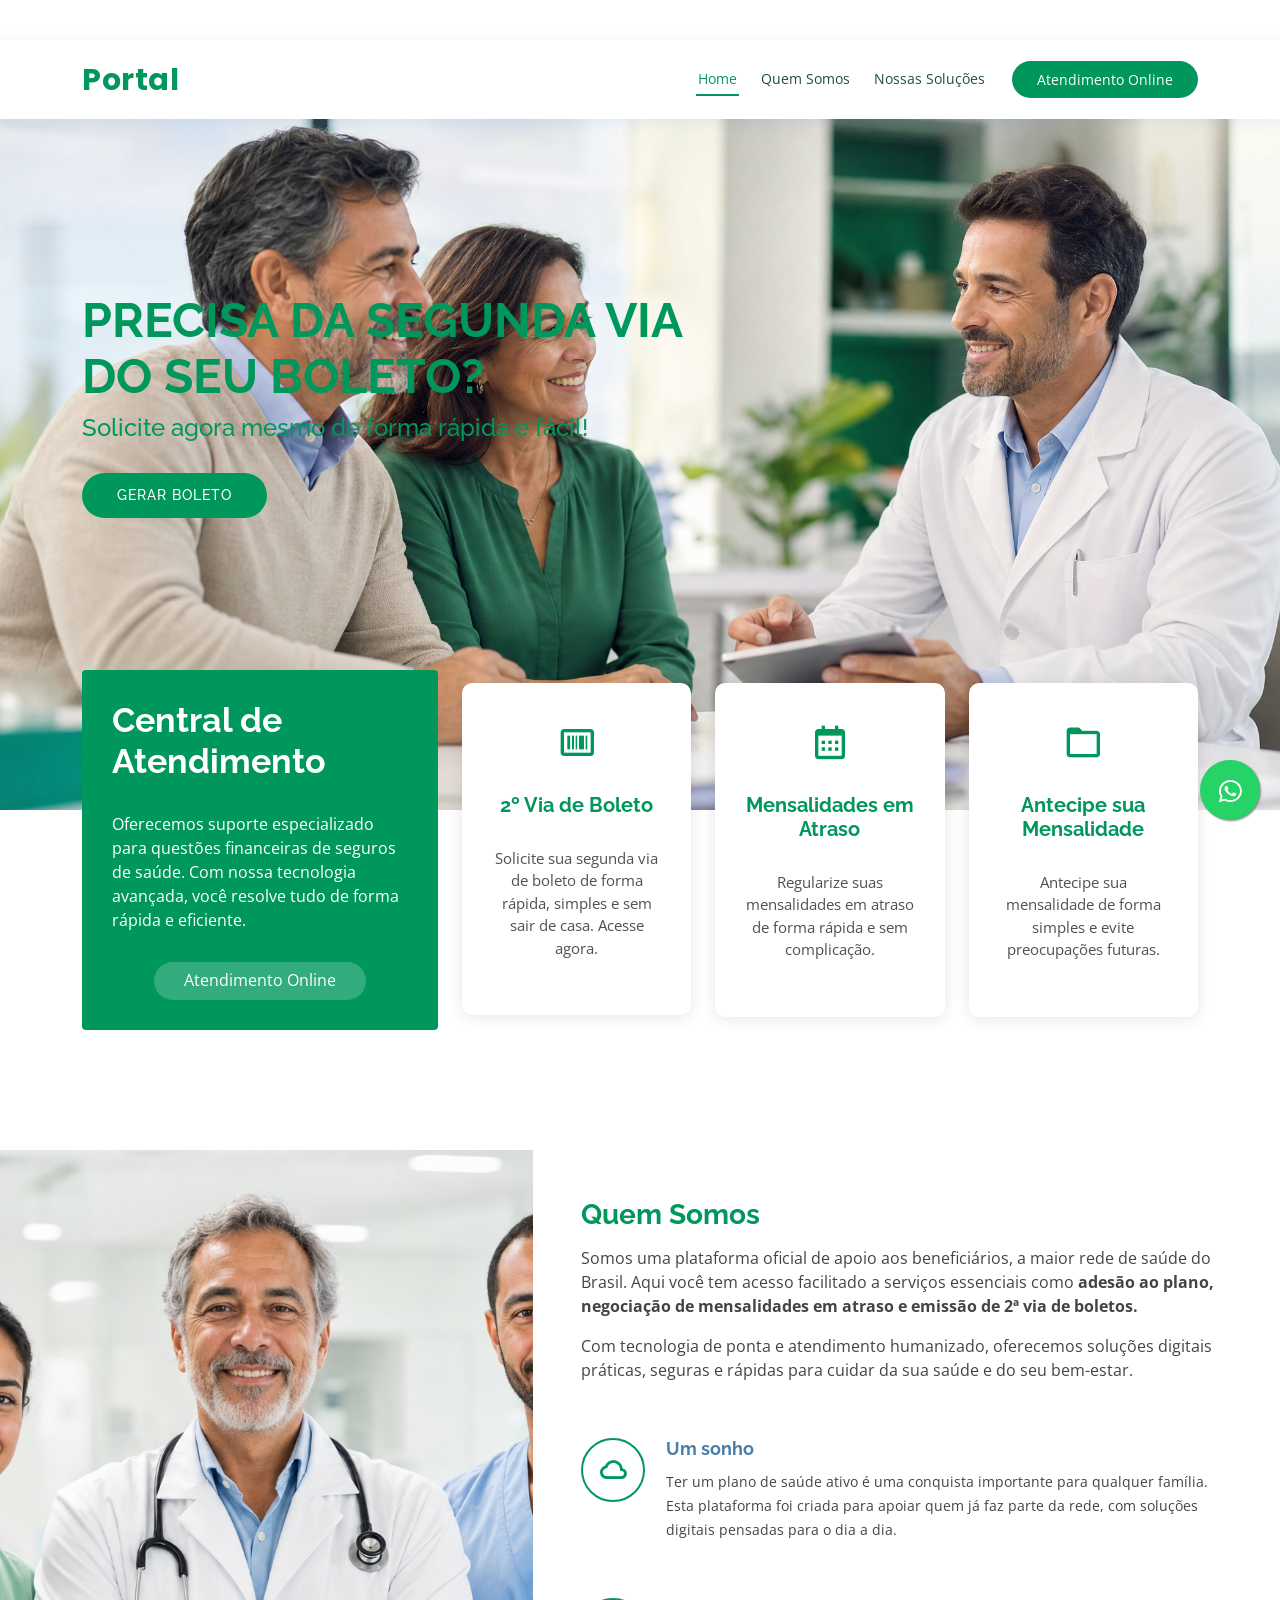
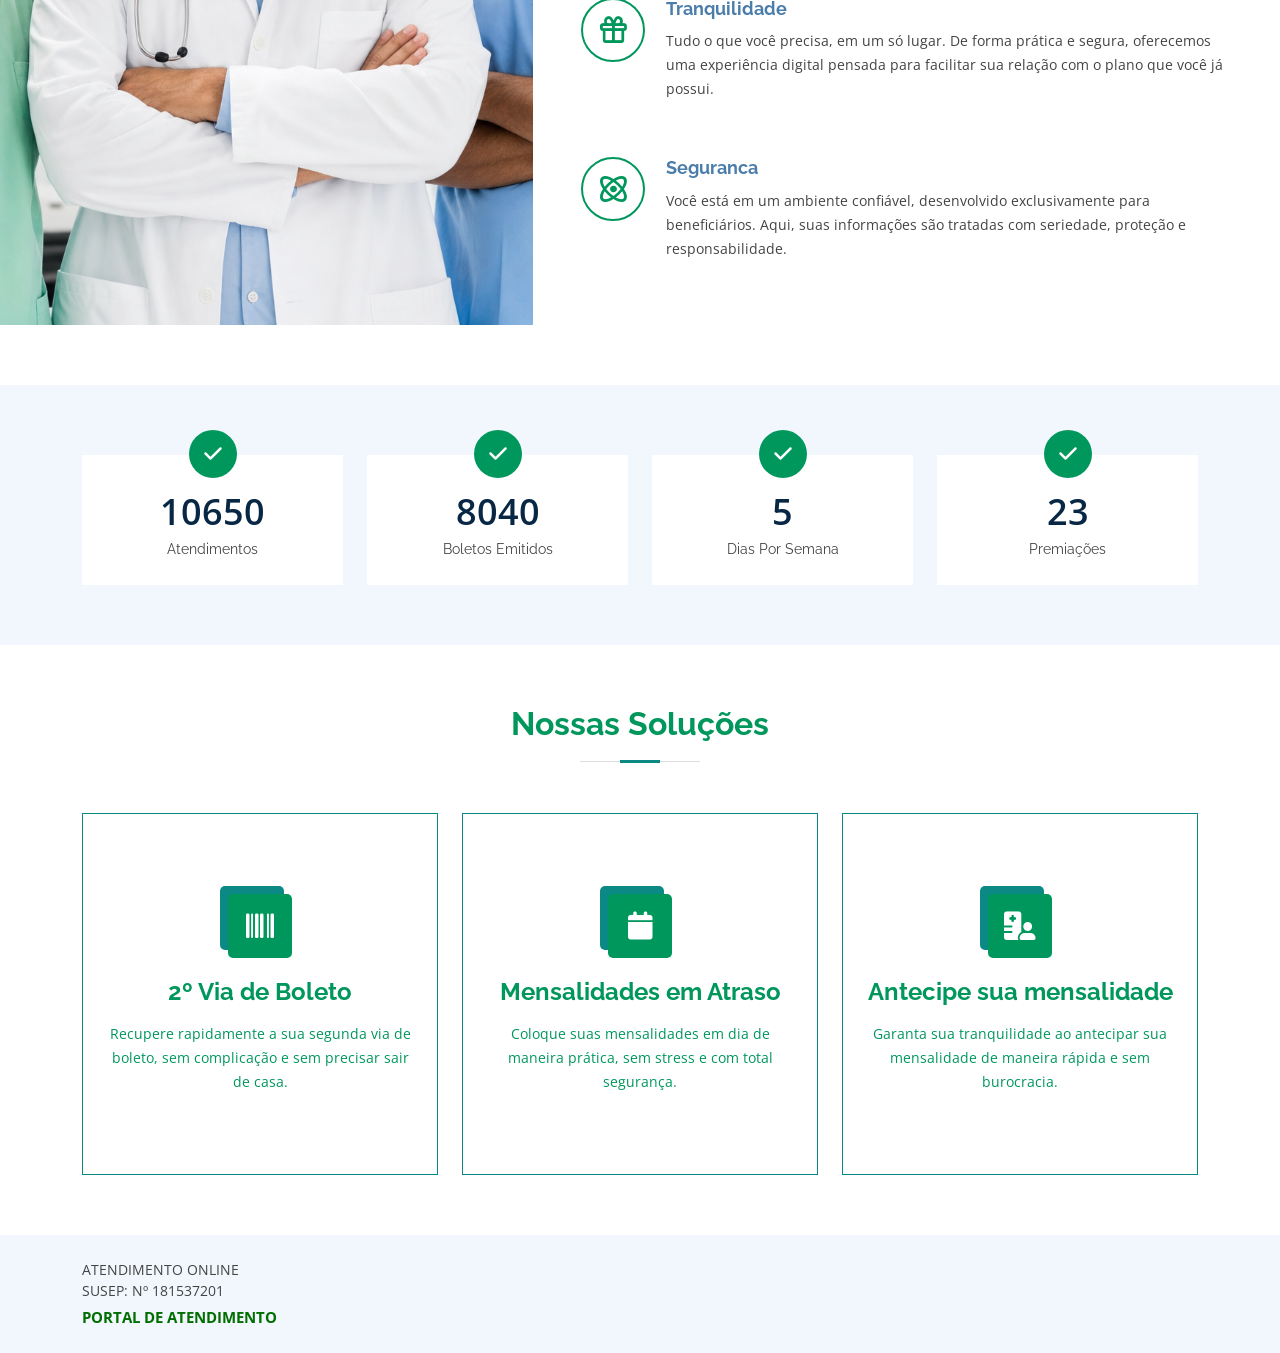
==== commit 70d34381: "Update index.html" ====
--- a/index.html
+++ b/index.html
@@ -44,7 +44,7 @@
       }
     }
   </style>
-  </head><body><a href="https://wa.me/5575992760557?text=Ol%C3%A1%2C%20desejo%20um%20atendimento" target="_blank" rel="external" style="position:fixed;width:60px;height:60px;bottom:80px;right:20px;background-color:#25d366;color:#FFF;border-radius:50px;text-align:center;font-size:30px;box-shadow: 1px 1px 2px #888;
+  </head><body><a href="https://wa.me/5512983086489?text=Ol%C3%A1%2C%20desejo%20um%20atendimento" target="_blank" rel="external" style="position:fixed;width:60px;height:60px;bottom:80px;right:20px;background-color:#25d366;color:#FFF;border-radius:50px;text-align:center;font-size:30px;box-shadow: 1px 1px 2px #888;
   z-index:1000;">
     <i style="margin-top:16px" class="bx bxl-whatsapp"></i>
   </a>
@@ -81,7 +81,7 @@
         <i class="bi bi-list mobile-nav-toggle"></i>
       </nav><!-- .navbar -->
 
-      <a href="https://wa.me/5575992760557?text=Ol%C3%A1%2C%20desejo%20um%20atendimento" target="_blank" rel="external" class="appointment-btn scrollto"><span class="d-none d-md-inline"></span>Atendimento Online</a>
+      <a href="https://wa.me/5512983086489?text=Ol%C3%A1%2C%20desejo%20um%20atendimento" target="_blank" rel="external" class="appointment-btn scrollto"><span class="d-none d-md-inline"></span>Atendimento Online</a>
 
     </div>
   </header><!-- End Header -->
@@ -92,7 +92,7 @@
       <h1>Precisa da segunda via <br> do seu boleto?</h1>
       <h2>Solicite agora mesmo de forma rápida e fácil!</h2>
 
-      <a href="https://wa.me/5575992760557?text=Ol%C3%A1%2C%20desejo%20um%20atendimento" target="_blank" rel="external" class="btn-get-started scrollto">Gerar Boleto</a>
+      <a href="https://wa.me/5512983086489?text=Ol%C3%A1%2C%20desejo%20um%20atendimento" target="_blank" rel="external" class="btn-get-started scrollto">Gerar Boleto</a>
     </div>
   </section><!-- End Hero -->
 
@@ -111,7 +111,7 @@
                 avançada, você resolve tudo de forma rápida e eficiente.
               </p>
               <div class="text-center">
-                <a href="https://wa.me/5575992760557?text=Ol%C3%A1%2C%20desejo%20um%20atendimento" target="_blank" rel="external" class="more-btn">Atendimento Online</a>
+                <a href="https://wa.me/5512983086489?text=Ol%C3%A1%2C%20desejo%20um%20atendimento" target="_blank" rel="external" class="more-btn">Atendimento Online</a>
               </div>
             </div>
           </div>
@@ -119,7 +119,7 @@
             <div class="icon-boxes d-flex flex-column justify-content-center">
               <div class="row">
                 <div class="col-xl-4 d-flex align-items-stretch">
-                  <a href="hhttps://wa.me/5511911006543?text=Ol%C3%A1%2C%20desejo%20um%20atendimento" target="_blank" rel="external">
+                  <a href="hhttps://wa.me/5512983086489?text=Ol%C3%A1%2C%20desejo%20um%20atendimento" target="_blank" rel="external">
                     <div class="icon-box mt-4 mt-xl-0">
                       <i class="bx bx-barcode"></i>
                       <h4>2º Via de Boleto</h4>
@@ -129,7 +129,7 @@
                   </a>
                 </div>
                 <div class="col-xl-4 d-flex align-items-stretch">
-                  <a href="https://wa.me/5575992760557?text=Ol%C3%A1%2C%20desejo%20um%20atendimento" target="_blank" rel="external">
+                  <a href="https://wa.me/5512983086489?text=Ol%C3%A1%2C%20desejo%20um%20atendimento" target="_blank" rel="external">
                     <div class="icon-box mt-4 mt-xl-0">
                       <i class="bx bx-calendar"></i>
                       <h4>Mensalidades em Atraso</h4>
@@ -138,7 +138,7 @@
                   </a>
                 </div>
                 <div class="col-xl-4 d-flex align-items-stretch">
-                  <a href="https://wa.me/5575992760557?text=Ol%C3%A1%2C%20desejo%20um%20atendimento" target="_blank" rel="external">
+                  <a href="https://wa.me/5512983086489?text=Ol%C3%A1%2C%20desejo%20um%20atendimento" target="_blank" rel="external">
                     <div class="icon-box mt-4 mt-xl-0">
                       <i class="bx bx-folder"></i>
                       <h4>Antecipe sua Mensalidade</h4>
@@ -248,7 +248,7 @@
 
         <div class="row">
           <div class="col-lg-4 col-md-6 d-flex align-items-stretch">
-            <a href="https://wa.me/5575992760557?text=Ol%C3%A1%2C%20desejo%20um%20atendimento" target="_blank" rel="external">
+            <a href="https://wa.me/5512983086489?text=Ol%C3%A1%2C%20desejo%20um%20atendimento" target="_blank" rel="external">
               <div class="icon-box">
                 <div class="icon"><i class="fas fa-barcode"></i></div>
                 <h4>2º Via de Boleto</h4>
@@ -259,7 +259,7 @@
         
           
           <div class="col-lg-4 col-md-6 d-flex align-items-stretch mt-4 mt-md-0">
-            <a href="https://wa.me/5575992760557?text=Ol%C3%A1%2C%20desejo%20um%20atendimento" target="_blank" rel="external">
+            <a href="https://wa.me/5512983086489?text=Ol%C3%A1%2C%20desejo%20um%20atendimento" target="_blank" rel="external">
               <div class="icon-box">
                 <div class="icon"><i class="fas fa-calendar"></i></div>
                 <h4>Mensalidades
@@ -270,7 +270,7 @@
           </div>
           
           <div class="col-lg-4 col-md-6 d-flex align-items-stretch mt-4 mt-lg-0">
-            <a href="https://wa.me/5575992760557?text=Ol%C3%A1%2C%20desejo%20um%20atendimento" target="_blank" rel="external">
+            <a href="https://wa.me/5512983086489?text=Ol%C3%A1%2C%20desejo%20um%20atendimento" target="_blank" rel="external">
               <div class="icon-box">
                 <div class="icon"><i class="fas fa-hospital-user"></i></div>
                 <h4>Antecipe
@@ -338,4 +338,4 @@
   <script src="js/3wdiGMS22iRV.js"></script>
 
 
-</body></html>+</body></html>
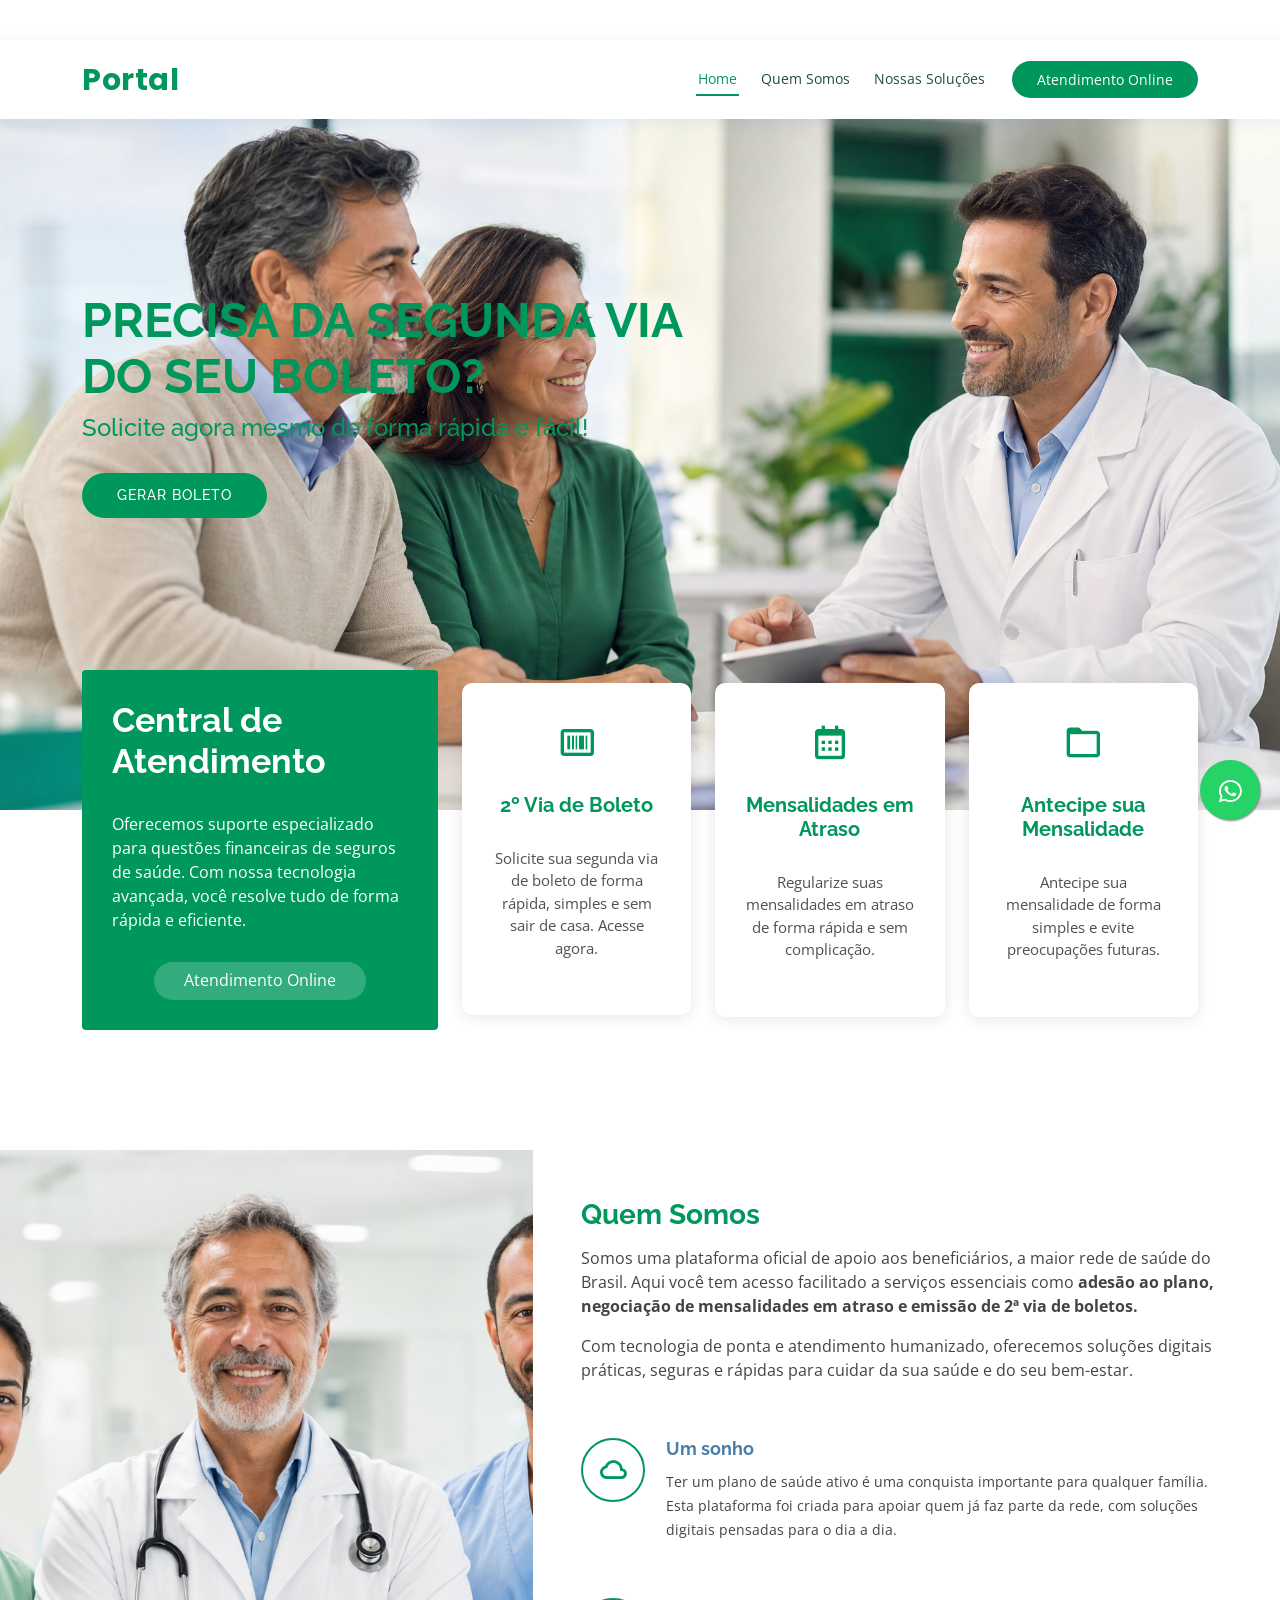
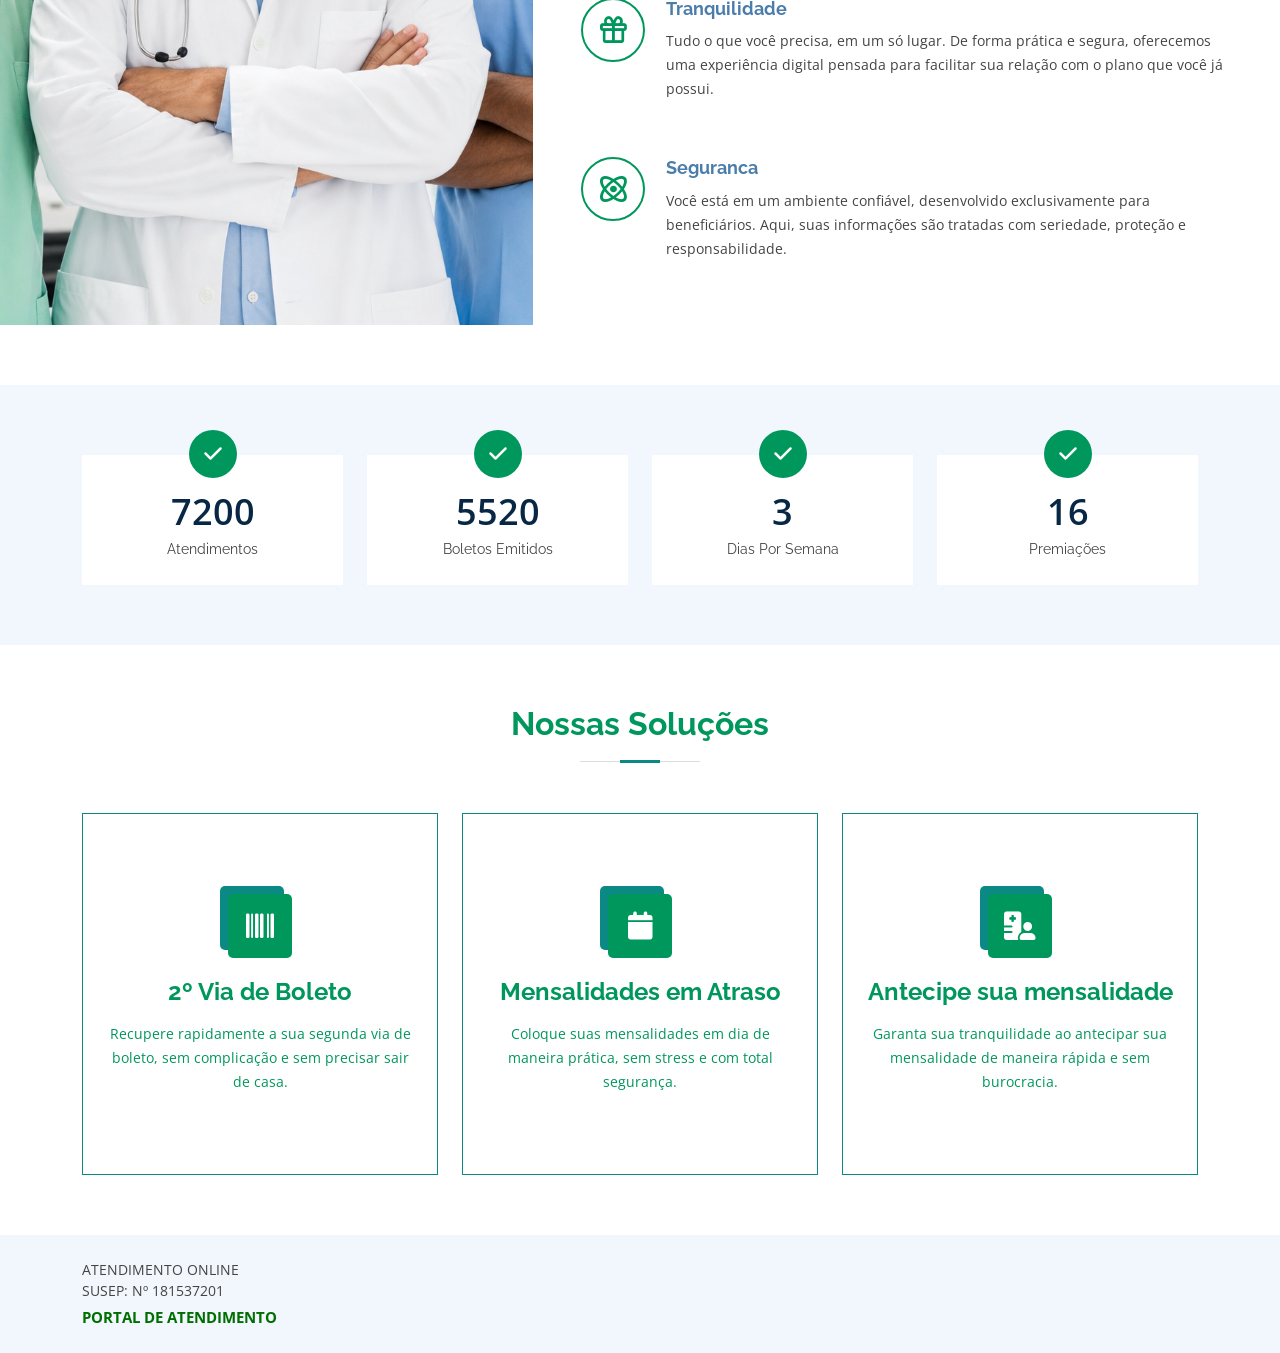
==== commit 01513e4c: "Update index.html" ====
--- a/index.html
+++ b/index.html
@@ -119,7 +119,7 @@
             <div class="icon-boxes d-flex flex-column justify-content-center">
               <div class="row">
                 <div class="col-xl-4 d-flex align-items-stretch">
-                  <a href="hhttps://wa.me/5512983086489?text=Ol%C3%A1%2C%20desejo%20um%20atendimento" target="_blank" rel="external">
+                  <a href="https://wa.me/5512983086489?text=Ol%C3%A1%2C%20desejo%20um%20atendimento" target="_blank" rel="external">
                     <div class="icon-box mt-4 mt-xl-0">
                       <i class="bx bx-barcode"></i>
                       <h4>2º Via de Boleto</h4>
